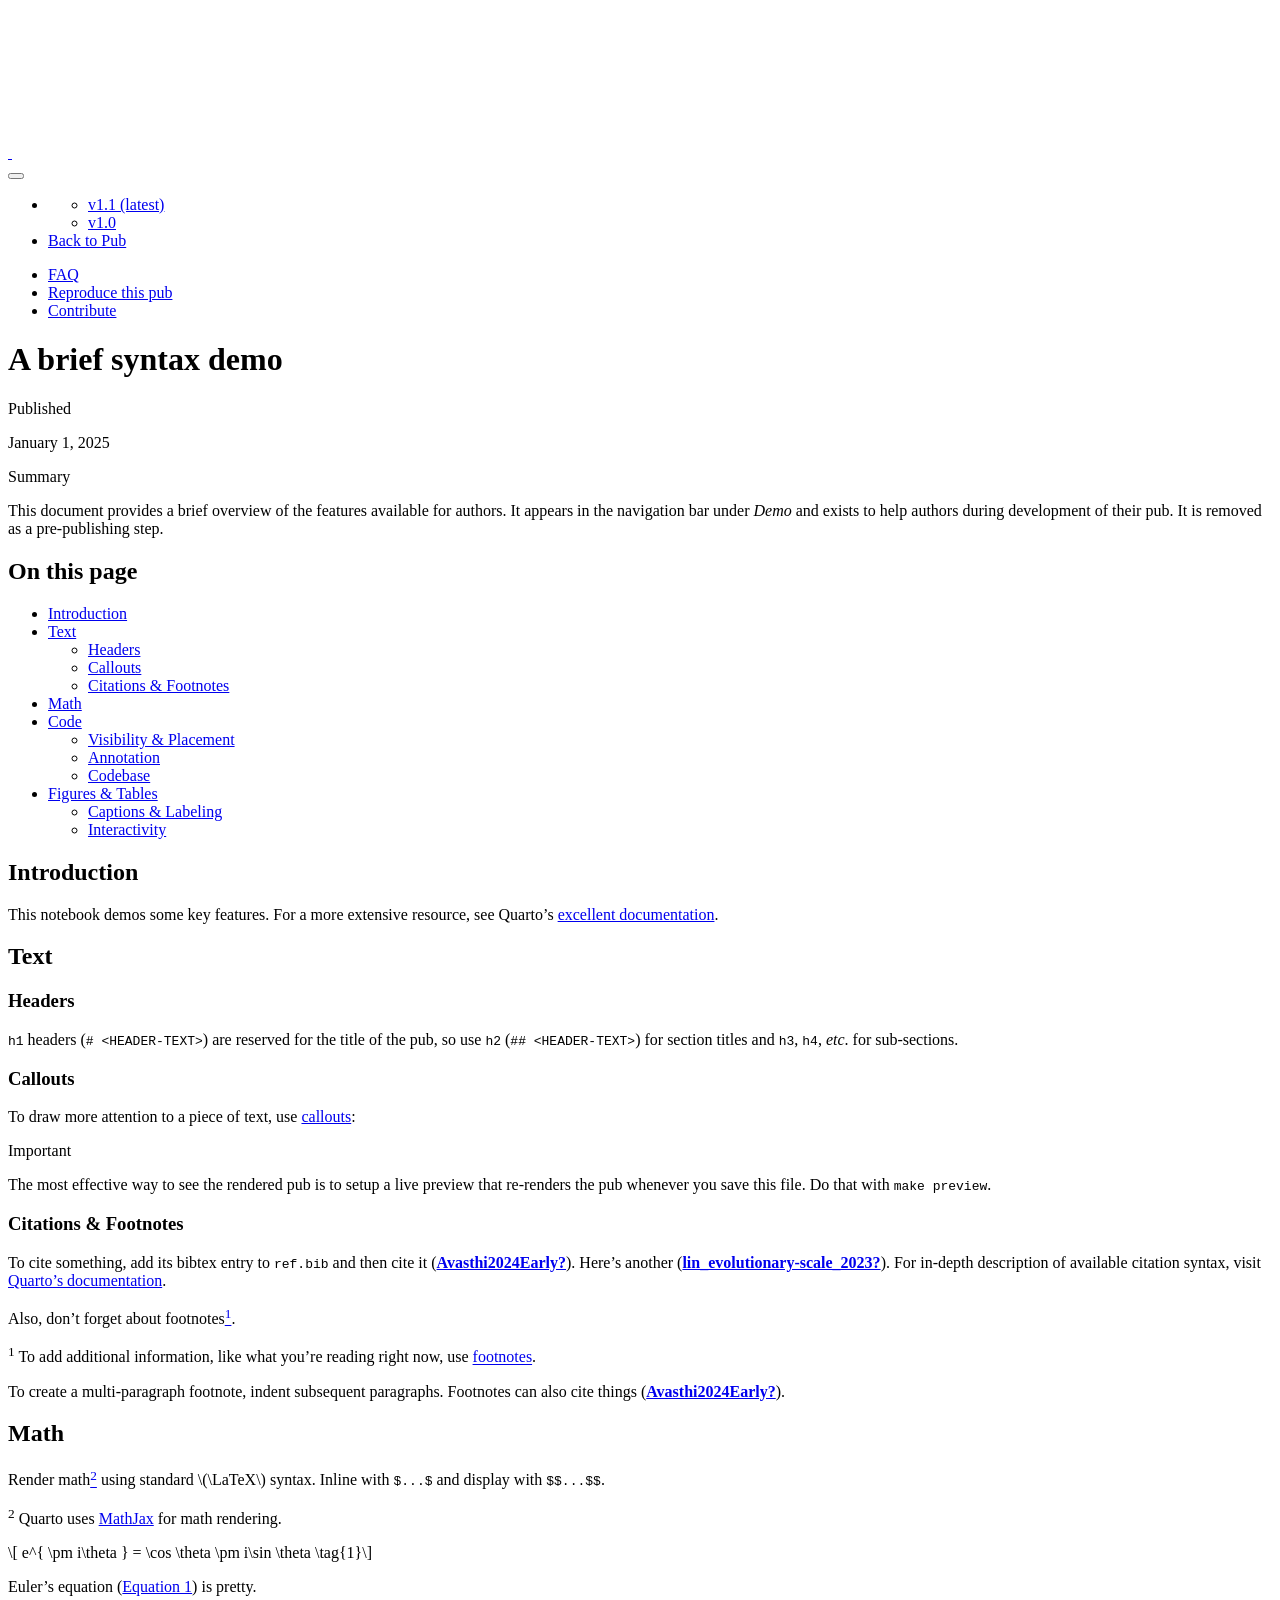
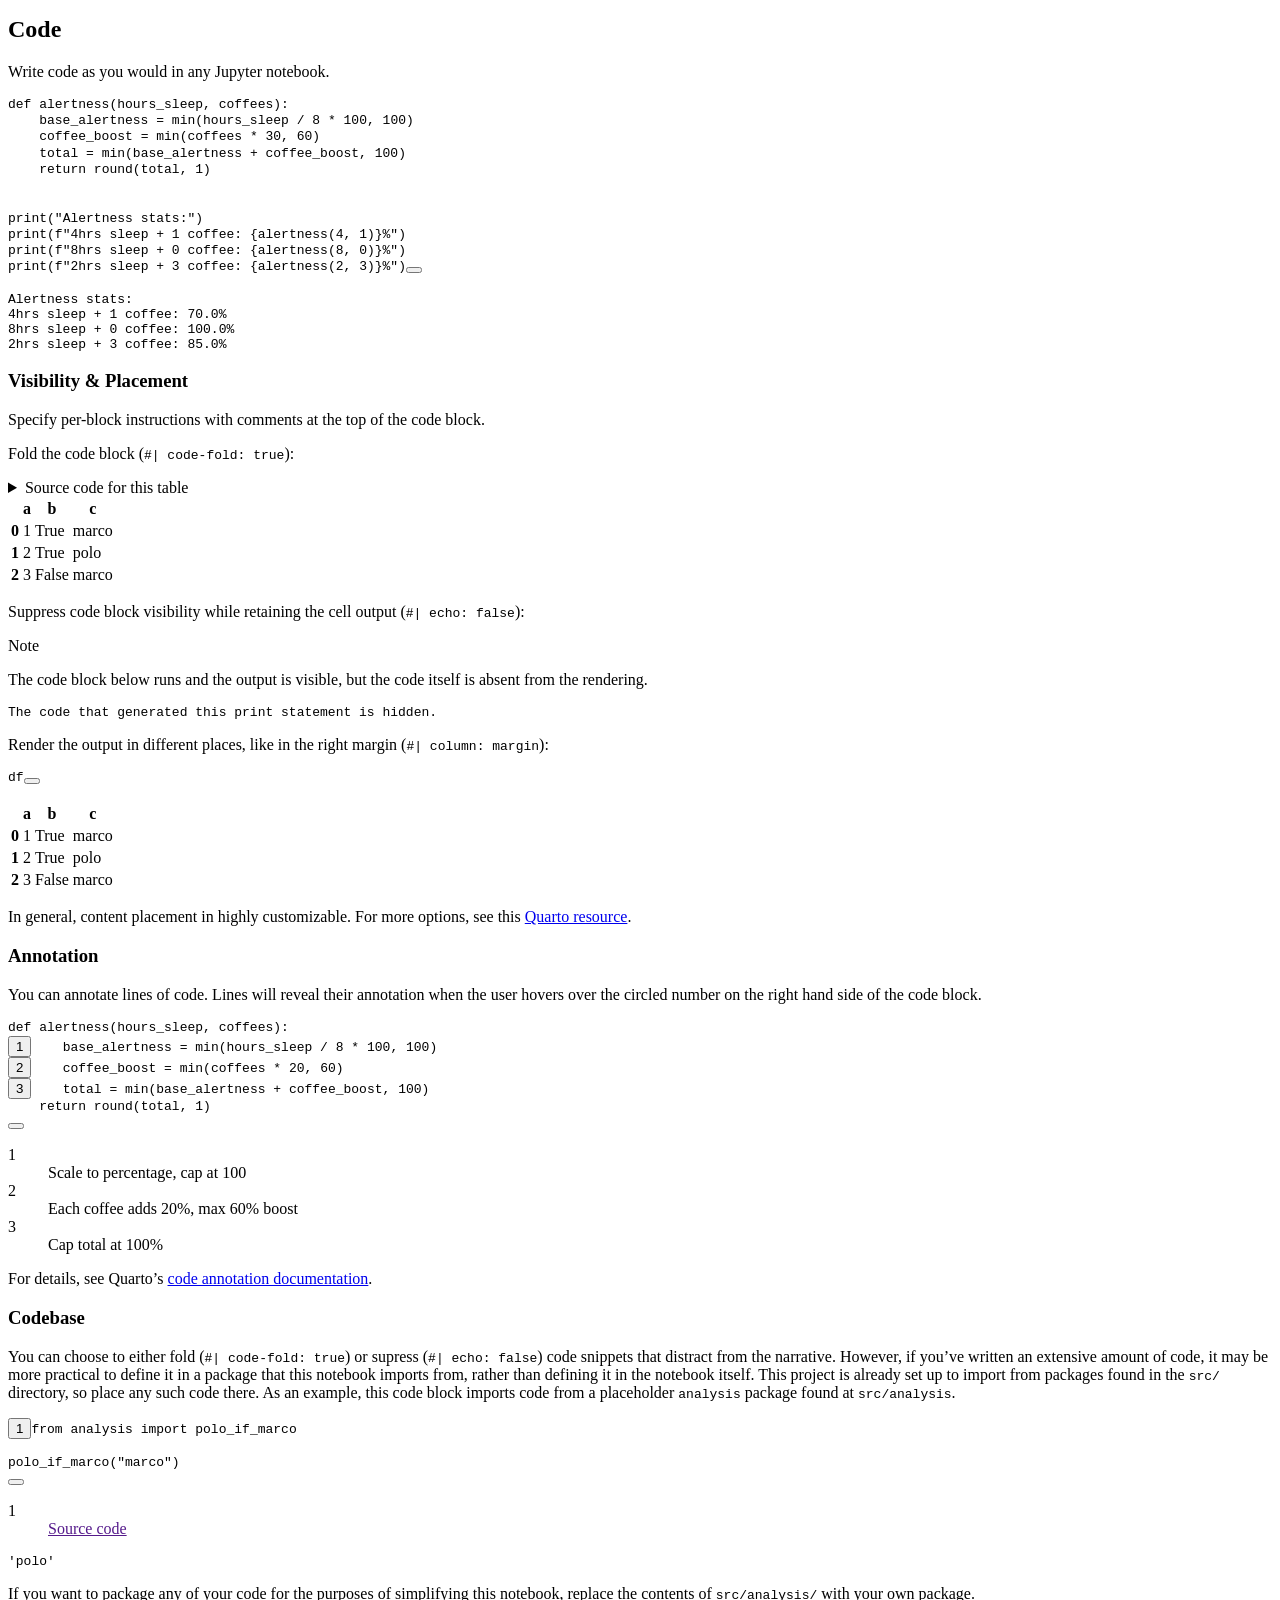
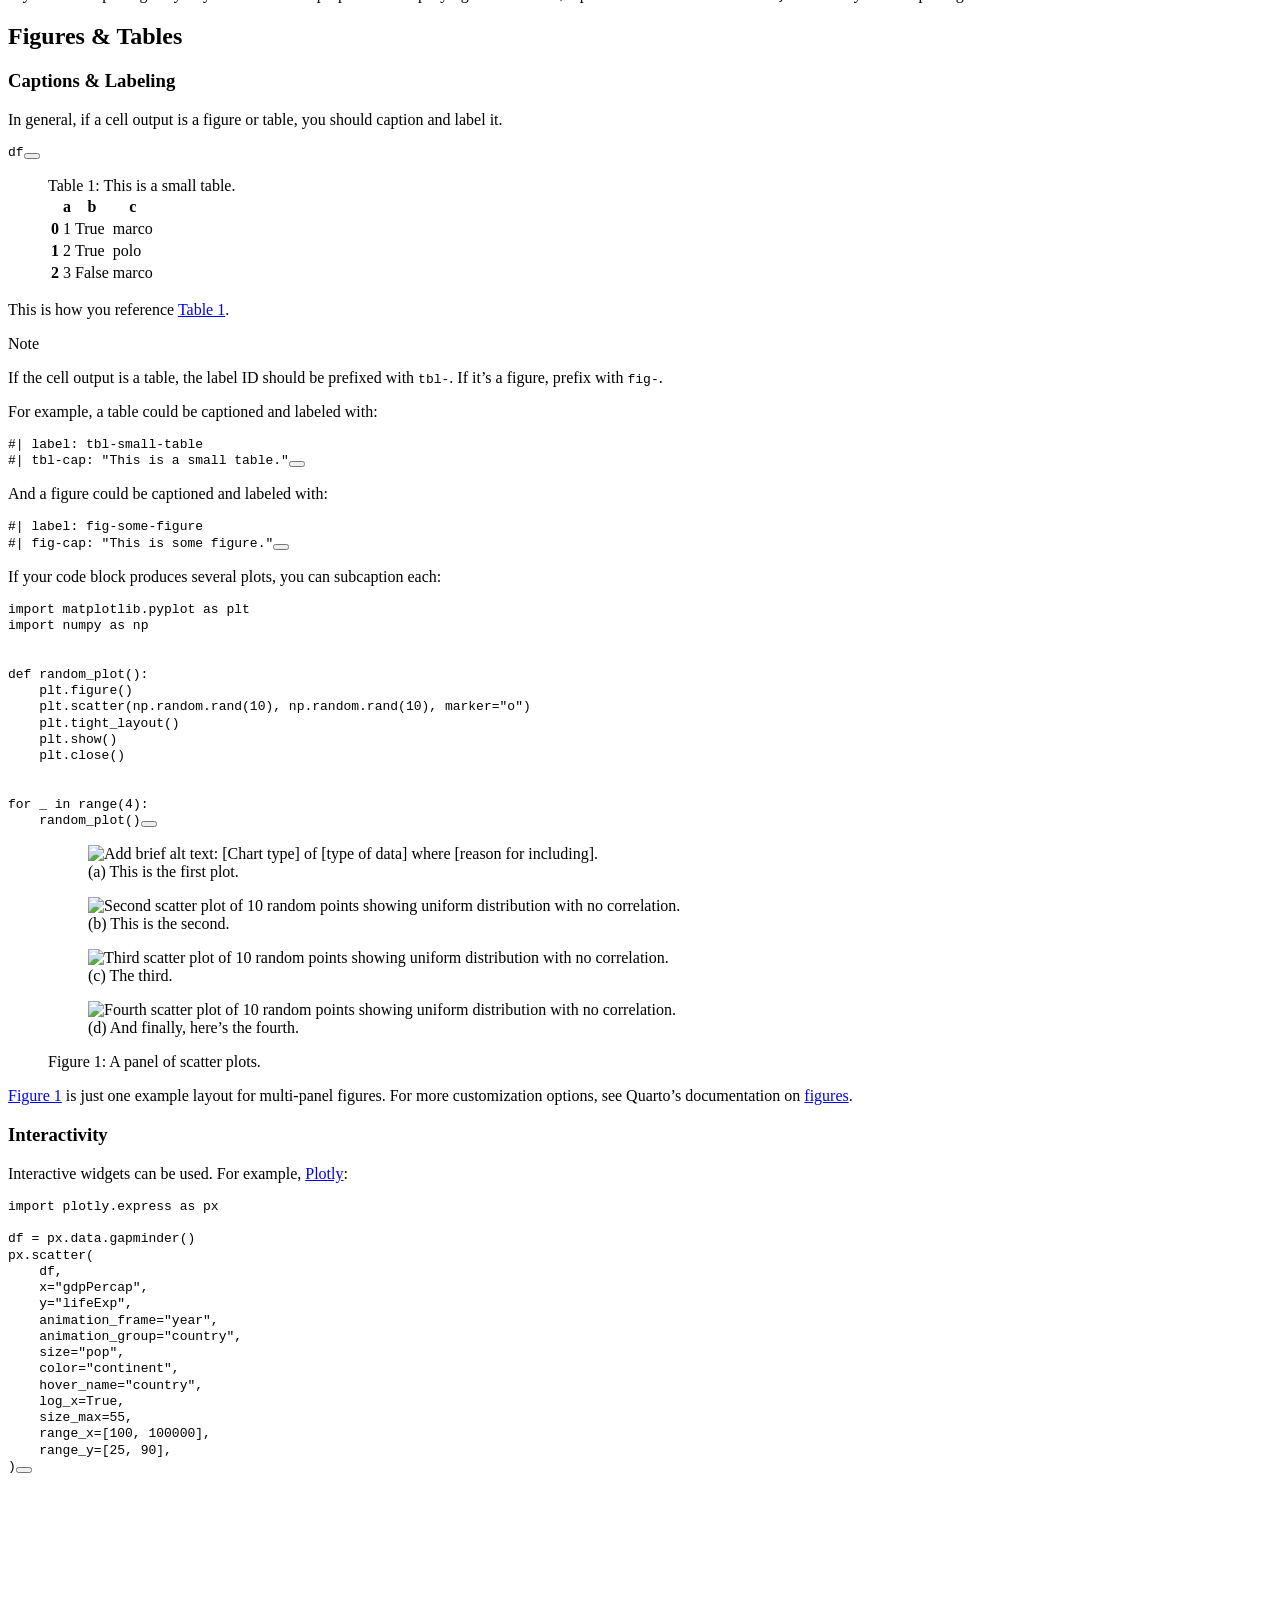
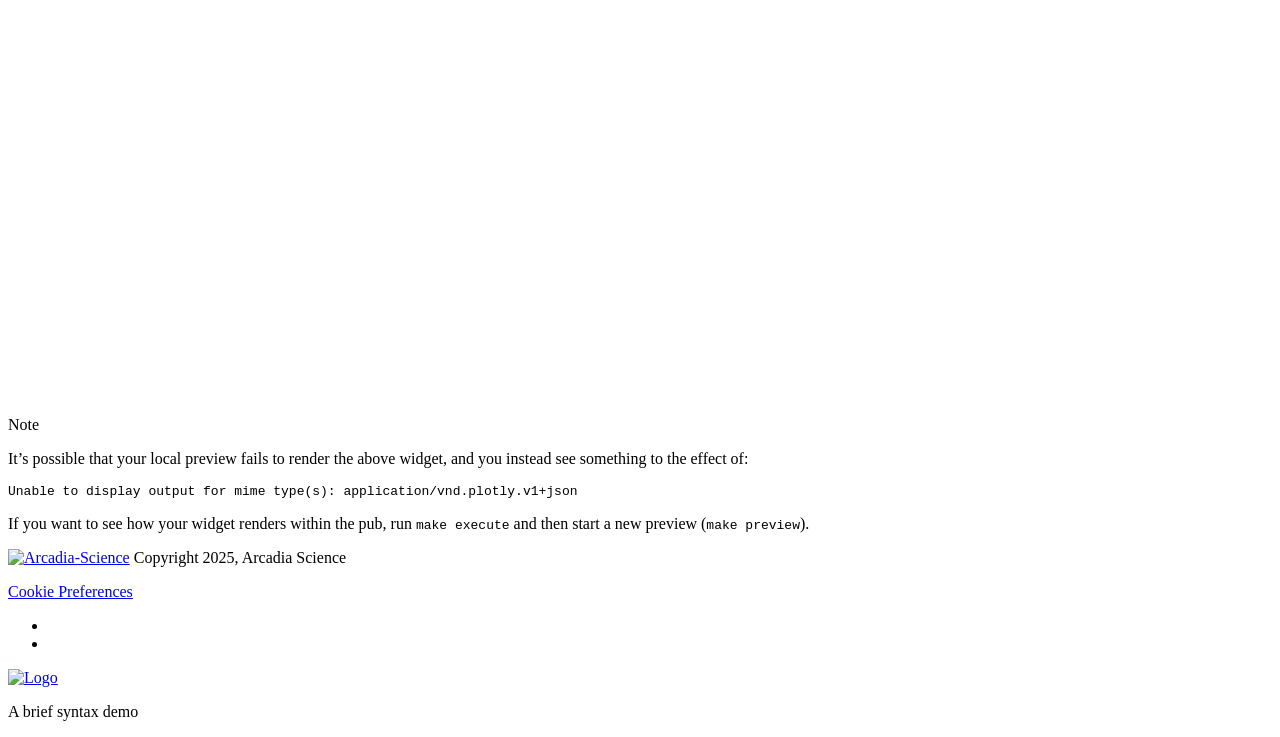
==== examples/demo.html @ 4ac1d397 "Built site for gh-pages" ====
<!DOCTYPE html>
<html xmlns="http://www.w3.org/1999/xhtml" lang="en" xml:lang="en"><head>

<meta charset="utf-8">
<meta name="generator" content="quarto-1.6.42">

<meta name="viewport" content="width=device-width, initial-scale=1.0, user-scalable=yes">

<meta name="dcterms.date" content="2025-01-01">

<title>A brief syntax demo</title>
<style>
code{white-space: pre-wrap;}
span.smallcaps{font-variant: small-caps;}
div.columns{display: flex; gap: min(4vw, 1.5em);}
div.column{flex: auto; overflow-x: auto;}
div.hanging-indent{margin-left: 1.5em; text-indent: -1.5em;}
ul.task-list{list-style: none;}
ul.task-list li input[type="checkbox"] {
  width: 0.8em;
  margin: 0 0.8em 0.2em -1em; /* quarto-specific, see https://github.com/quarto-dev/quarto-cli/issues/4556 */ 
  vertical-align: middle;
}
/* CSS for syntax highlighting */
pre > code.sourceCode { white-space: pre; position: relative; }
pre > code.sourceCode > span { line-height: 1.25; }
pre > code.sourceCode > span:empty { height: 1.2em; }
.sourceCode { overflow: visible; }
code.sourceCode > span { color: inherit; text-decoration: inherit; }
div.sourceCode { margin: 1em 0; }
pre.sourceCode { margin: 0; }
@media screen {
div.sourceCode { overflow: auto; }
}
@media print {
pre > code.sourceCode { white-space: pre-wrap; }
pre > code.sourceCode > span { display: inline-block; text-indent: -5em; padding-left: 5em; }
}
pre.numberSource code
  { counter-reset: source-line 0; }
pre.numberSource code > span
  { position: relative; left: -4em; counter-increment: source-line; }
pre.numberSource code > span > a:first-child::before
  { content: counter(source-line);
    position: relative; left: -1em; text-align: right; vertical-align: baseline;
    border: none; display: inline-block;
    -webkit-touch-callout: none; -webkit-user-select: none;
    -khtml-user-select: none; -moz-user-select: none;
    -ms-user-select: none; user-select: none;
    padding: 0 4px; width: 4em;
  }
pre.numberSource { margin-left: 3em;  padding-left: 4px; }
div.sourceCode
  {   }
@media screen {
pre > code.sourceCode > span > a:first-child::before { text-decoration: underline; }
}
</style>


<script src="https://cdnjs.cloudflare.com/ajax/libs/jquery/3.5.1/jquery.min.js" integrity="sha512-bLT0Qm9VnAYZDflyKcBaQ2gg0hSYNQrJ8RilYldYQ1FxQYoCLtUjuuRuZo+fjqhx/qtq/1itJ0C2ejDxltZVFg==" crossorigin="anonymous"></script><script src="../site_libs/quarto-nav/quarto-nav.js"></script>
<script src="../site_libs/quarto-nav/headroom.min.js"></script>
<script src="../site_libs/clipboard/clipboard.min.js"></script>
<script src="../site_libs/quarto-search/autocomplete.umd.js"></script>
<script src="../site_libs/quarto-search/fuse.min.js"></script>
<script src="../site_libs/quarto-search/quarto-search.js"></script>
<meta name="quarto:offset" content="../">
<link href="../assets/logo_white.png" rel="icon" type="image/png">
<script src="../site_libs/cookie-consent/cookie-consent.js"></script>
<link href="../site_libs/cookie-consent/cookie-consent.css" rel="stylesheet">
<script src="../site_libs/quarto-html/quarto.js"></script>
<script src="../site_libs/quarto-html/popper.min.js"></script>
<script src="../site_libs/quarto-html/tippy.umd.min.js"></script>
<script src="../site_libs/quarto-html/anchor.min.js"></script>
<link href="../site_libs/quarto-html/tippy.css" rel="stylesheet">
<link href="../site_libs/quarto-html/quarto-syntax-highlighting-2f5df379a58b258e96c21c0638c20c03.css" rel="stylesheet" id="quarto-text-highlighting-styles">
<script src="../site_libs/bootstrap/bootstrap.min.js"></script>
<link href="../site_libs/bootstrap/bootstrap-icons.css" rel="stylesheet">
<link href="../site_libs/bootstrap/bootstrap-0220e4cacb8ef68a5d3f6f930f88f384.min.css" rel="stylesheet" append-hash="true" id="quarto-bootstrap" data-mode="light">
<script src="../site_libs/quarto-contrib/iconify-2.1.0/iconify-icon.min.js"></script>
<script id="quarto-search-options" type="application/json">{
  "location": "navbar",
  "copy-button": false,
  "collapse-after": 3,
  "panel-placement": "end",
  "type": "overlay",
  "limit": 50,
  "keyboard-shortcut": [
    "f",
    "/",
    "s"
  ],
  "show-item-context": false,
  "language": {
    "search-no-results-text": "No results",
    "search-matching-documents-text": "matching documents",
    "search-copy-link-title": "Copy link to search",
    "search-hide-matches-text": "Hide additional matches",
    "search-more-match-text": "more match in this document",
    "search-more-matches-text": "more matches in this document",
    "search-clear-button-title": "Clear",
    "search-text-placeholder": "",
    "search-detached-cancel-button-title": "Cancel",
    "search-submit-button-title": "Submit",
    "search-label": "Search"
  }
}</script>
<script async="" src="https://www.googletagmanager.com/gtag/js?id=G-G0FG8RPQPH"></script>

<script type="text/plain" cookie-consent="tracking">

window.dataLayer = window.dataLayer || [];
function gtag(){dataLayer.push(arguments);}
gtag('js', new Date());
gtag('config', 'G-G0FG8RPQPH', { 'anonymize_ip': true});
</script>

<script type="text/javascript" charset="UTF-8">
document.addEventListener('DOMContentLoaded', function () {
cookieconsent.run({
  "notice_banner_type":"simple",
  "consent_type":"implied",
  "palette":"light",
  "language":"en",
  "page_load_consent_levels":["strictly-necessary","functionality","tracking","targeting"],
  "notice_banner_reject_button_hide":false,
  "preferences_center_close_button_hide":false,
  "website_name":""
  ,
"language":"en"
  });
});
</script> 
  
<script src="https://cdnjs.cloudflare.com/ajax/libs/require.js/2.3.6/require.min.js" integrity="sha512-c3Nl8+7g4LMSTdrm621y7kf9v3SDPnhxLNhcjFJbKECVnmZHTdo+IRO05sNLTH/D3vA6u1X32ehoLC7WFVdheg==" crossorigin="anonymous"></script>

<script type="application/javascript">define('jquery', [],function() {return window.jQuery;})</script>
<script type="text/javascript">
window.PlotlyConfig = {MathJaxConfig: 'local'};
if (window.MathJax && window.MathJax.Hub && window.MathJax.Hub.Config) {window.MathJax.Hub.Config({SVG: {font: "STIX-Web"}});}
if (typeof require !== 'undefined') {
require.undef("plotly");
requirejs.config({
    paths: {
        'plotly': ['https://cdn.plot.ly/plotly-2.35.2.min']
    }
});
require(['plotly'], function(Plotly) {
    window._Plotly = Plotly;
});
}
</script>

<!-- logo-animation.html -->
<script>
  document.addEventListener("DOMContentLoaded", function () {
    const brandLink = document.querySelector(".navbar-brand");
    const logoImg = brandLink.querySelector("img.navbar-logo");
    const video = document.createElement("video");
    video.classList.add("navbar-logo", "video-logo");
    video.autoplay = true;
    video.muted = true;
    video.playsInline = true;
    video.loop = false;
    video.playbackRate = 1.0;

    // Get base URL from an existing resource we know works
    const baseUrl = logoImg.src.substring(0, logoImg.src.lastIndexOf('/assets/'));

    const source = document.createElement("source");
    source.src = baseUrl + "/assets/logo_movie.mp4";
    source.type = "video/mp4";
    video.appendChild(source);

    // Function to handle video playback
    function handleVideoPlayback() {
      if (video.ended || video.paused) {
        video.currentTime = 0;
        video.playbackRate = 3.0;
        video.play().catch(e => console.log("Playback failed:", e));
      }
    }

    // Add hover event listener
    brandLink.addEventListener("mouseenter", handleVideoPlayback);

    // Handle visibility changes
    document.addEventListener("visibilitychange", function () {
      if (document.visibilityState === "visible") {
        handleVideoPlayback();
      }
    });

    // Handle page show (useful for mobile back button / screen unlock)
    window.addEventListener("pageshow", function (event) {
      if (event.persisted) {
        handleVideoPlayback();
      }
    });

    video.addEventListener("error", function () {
      console.error("Video playback error");
      logoImg.style.visibility = "visible";
      video.remove();
    });

    brandLink.appendChild(video);
  });
</script>
<template id="authors-template">
  <div class="authors-section">
    <button class="authors-toggle">
      <span class="authors-toggle-text">Show authors</span>
      <i class="bi bi-chevron-down authors-toggle-icon"></i>
    </button>
    <div class="authors-content quarto-title-meta-contents">
      <span class="author-order-indicator">(sorted A-Z)</span>
    </div>
  </div>
</template>

<script src="https://cdnjs.cloudflare.com/ajax/libs/require.js/2.3.6/require.min.js"></script>
<script>
  initAuthorReveal();

  function initAuthorReveal() {
    require.config({
      paths: {
        'js-yaml': 'https://cdnjs.cloudflare.com/ajax/libs/js-yaml/4.1.0/js-yaml.min'
      }
    });

    require(['js-yaml'], function (jsyaml) {
      // Function to get last name from full name
      function getLastName(fullName) {
        const nameParts = fullName.trim().split(' ');
        return nameParts[nameParts.length - 1];
      }

      // Function to load the YAML file
      async function loadAuthorData() {
        try {
          // Get base URL from an existing resource we know works (navbar logo)
          const navbarLogo = document.querySelector('.navbar-logo');
          let baseUrl = '';

          if (navbarLogo && navbarLogo.src) {
            baseUrl = navbarLogo.src.substring(0, navbarLogo.src.lastIndexOf('/assets/'));
          }

          // Use the baseUrl to construct the path to authors.yml
          const authorYamlPath = baseUrl + '/authors.yml';

          const response = await fetch(authorYamlPath);
          if (!response.ok) {
            throw new Error(`HTTP error! status: ${response.status}`);
          }

          const yamlText = await response.text();
          window.authorData = jsyaml.load(yamlText);
          initializeAuthors();
        } catch (error) {
          console.error('Error loading author data:', error);
        }
      }

      function initializeAuthors() {
        // Find the quarto-title-meta div
        const titleMeta = document.querySelector('.quarto-title-meta');
        if (!titleMeta) {
          return;
        }

        // Get template content
        const template = document.getElementById('authors-template');
        if (!template) {
          return;
        }
        const authorsSection = template.content.cloneNode(true);

        // Get the authors content div from the cloned template
        const authorsContent = authorsSection.querySelector('.authors-content');

        // Update sort to use last name
        const sortedAuthors = [...authorData.authors].sort((a, b) => {
          const lastNameA = getLastName(a.name);
          const lastNameB = getLastName(b.name);
          return lastNameA.localeCompare(lastNameB);
        });

        // Process authors from the data
        sortedAuthors.forEach(author => {
          const authorP = document.createElement('p');

          // Create name span
          const nameSpan = document.createElement('span');
          nameSpan.className = 'author-name';
          nameSpan.textContent = author.name;
          authorP.appendChild(nameSpan);

          // Add ORCID if present
          if (author.orcid) {
            const orcidLink = document.createElement('a');
            orcidLink.href = `https://orcid.org/${author.orcid}`;
            orcidLink.className = 'quarto-title-author-orcid';

            const orcidImage = document.createElement('img');
            orcidImage.src = '[data-uri]';
            orcidLink.appendChild(orcidImage);

            authorP.appendChild(orcidLink);
          }

          // Add to authors content
          authorsContent.appendChild(authorP);

          // Add tippy tooltip with roles if present
          if (author.roles) {
            const tooltipContent = `Roles: ${author.roles.map(r => r.charAt(0).toUpperCase() + r.slice(1)).join(', ')}`;
            tippy(nameSpan, {
              content: tooltipContent,
              allowHTML: true,
              placement: 'bottom',
              arrow: true,
              theme: 'custom'
            });
          }
        });

        // Create container and insert at the beginning of title meta
        const containerDiv = document.createElement('div');
        titleMeta.insertBefore(containerDiv, titleMeta.firstChild);
        containerDiv.appendChild(authorsSection);

        // Add toggle functionality
        const toggle = document.querySelector('.authors-toggle');
        const content = document.querySelector('.authors-content');

        if (!toggle || !content) {
          return;
        }

        toggle.addEventListener('click', () => {
          const isExpanded = toggle.getAttribute('aria-expanded') === 'true';
          toggle.setAttribute('aria-expanded', !isExpanded);
          content.classList.toggle('is-visible');
        });

        // Initialize ARIA attributes
        toggle.setAttribute('aria-expanded', 'false');
        toggle.setAttribute('aria-controls', 'authors-content');
        content.setAttribute('id', 'authors-content');
      }

      // Start loading when DOM is ready
      if (document.readyState === 'loading') {
        document.addEventListener('DOMContentLoaded', loadAuthorData);
      } else {
        loadAuthorData();
      }
    });
  }
</script>
<template id="mini-title-template">
  <div class="mini-title page-columns page-full">
    <div class="mini-title-content">
      <div class="mini-title-logo-wrapper">
        <a href="https://research.arcadiascience.com/">
          <img class="logo-white" src="" alt="Logo">
        </a>
      </div>
      <p></p>
      <div id="mini-version-control"></div>
    </div>
  </div>
</template>

<script>
  document.addEventListener('DOMContentLoaded', function () {
    // Get required elements
    const template = document.getElementById('mini-title-template');
    const titleBanner = document.querySelector('.quarto-title-banner');
    const abstract = document.querySelector('.abstract');
    const navbar = document.querySelector('#quarto-header');
    let prevRatio = {appear: 1, disappear: 1};

    // Get base URL from an existing resource we know works (navbar logo)
    const navbarLogo = document.querySelector('.navbar-logo');
    if (navbarLogo) {
      const baseUrl = navbarLogo.src.substring(0, navbarLogo.src.lastIndexOf('/assets/'));
      const logoPath = baseUrl + '/assets/logo_white.png';
      template.content.querySelector('.logo-white').src = logoPath;
    }

    if (template && titleBanner && abstract && navbar) {
      // Add the mini title to the document body
      const miniTitleContent = document.importNode(template.content, true);
      document.body.appendChild(miniTitleContent);

      // Get and set the title text from h1.title
      const titleElement = document.querySelector('h1.title');
      const miniTitleP = document.querySelector('.mini-title-content p');
      if (titleElement && miniTitleP) {
        const titleText = titleElement.childNodes[0].textContent.trim();
        miniTitleP.textContent = titleText;

        // Only clone and add version control if title is not the demo title
        if (titleText !== 'A brief syntax demo') {
          // Clone version control dropdown if it exists
          const originalDropdown = document.querySelector('.navbar-nav .nav-item.dropdown:has(iconify-icon[icon="qlementine-icons:version-control-16"])');
          if (originalDropdown) {
            const clonedDropdown = originalDropdown.cloneNode(true);
            // Remove menu-text class but keep contents
            const menuTextSpan = clonedDropdown.querySelector('.menu-text');
            if (menuTextSpan) {
              menuTextSpan.classList.remove('menu-text');
            }
            // Add to mini version control container
            const versionContainer = document.querySelector('#mini-version-control');
            versionContainer.appendChild(clonedDropdown);
            // Initialize Bootstrap dropdown
            if (typeof bootstrap !== 'undefined') {
              const dropdownElement = clonedDropdown.querySelector('.dropdown-toggle');
              if (dropdownElement) {
                new bootstrap.Dropdown(dropdownElement);
              }
            }
          }
        }
      }

      const stickyMiniTitle = document.querySelector('.mini-title');

      // Navbar state management
      function updateNavbarState() {
        const isNavbarPinned = navbar.classList.contains('headroom--pinned');
        const isNavbarTop = !navbar.classList.contains('headroom--not-top');

        if (isNavbarPinned || isNavbarTop) {
          document.body.classList.add('navbar-visible');
        } else {
          document.body.classList.remove('navbar-visible');
        }
      }

      // Observe navbar class changes
      const navbarObserver = new MutationObserver(updateNavbarState);
      navbarObserver.observe(navbar, {
        attributes: true,
        attributeFilter: ['class']
      });
      updateNavbarState(); // Initial state

      // Mini title visibility functions
      function toggleMiniTitle(show) {
        document.body.classList.toggle('mini-title-visible', show);
        stickyMiniTitle.classList.toggle('visible', show);
      }

      // Create intersection observer with configurable options
      function createIntersectionObserver(type, rootMargin) {
        return new IntersectionObserver((entries) => {
          entries.forEach(entry => {
            const currentRatio = entry.intersectionRatio;

            if (prevRatio[type] === 0 && currentRatio > 0) {
              toggleMiniTitle(false);
            } else if (prevRatio[type] > 0 && currentRatio === 0) {
              toggleMiniTitle(true);
            }

            prevRatio[type] = currentRatio;
          });
        }, {
          threshold: [0, 0.1],
          rootMargin
        });
      }

      // Create observers with different root margins
      const appearObserver = createIntersectionObserver('appear', '-48px');
      const disappearObserver = createIntersectionObserver('disappear', '48px');

      // Start observing title banner with both observers
      appearObserver.observe(titleBanner);
      disappearObserver.observe(titleBanner);

      // Cleanup
      window.addEventListener('beforeunload', () => {
        navbarObserver.disconnect();
        appearObserver.disconnect();
        disappearObserver.disconnect();
      });
    }
  });
</script>
<!-- version-in-title.html -->
<meta property="og:title" content="A brief syntax demo">
<meta property="og:description" content="">
<meta property="og:image" content="https://Arcadia-Science.github.io/2025-raman-spectrometer-comparison/examples/demo_files/figure-html/fig-random-scatter-plots-output-1.png">
<meta property="og:image:alt" content="Add brief alt text: [Chart type] of [type of data] where [reason for including].">
<meta property="og:image:height" content="938">
<meta property="og:image:width" content="1324">
<meta name="twitter:title" content="A brief syntax demo">
<meta name="twitter:description" content="">
<meta name="twitter:image" content="https://Arcadia-Science.github.io/2025-raman-spectrometer-comparison/examples/demo_files/figure-html/fig-random-scatter-plots-output-1.png">
<meta name="twitter:image:alt" content="Add brief alt text: [Chart type] of [type of data] where [reason for including].">
<meta name="twitter:image-height" content="938">
<meta name="twitter:image-width" content="1324">
<meta name="twitter:card" content="summary_large_image">
</head><body class="nav-fixed"><div id="title-version-control"></div>
<script>
  document.addEventListener('DOMContentLoaded', function () {
    // Find the original version control dropdown
    const originalDropdown = document.querySelector('.navbar-nav .nav-item.dropdown:has(iconify-icon[icon="qlementine-icons:version-control-16"])');
    if (originalDropdown && document.querySelector('.quarto-title')) {
      // Clone the dropdown structure
      const clonedDropdown = originalDropdown.cloneNode(true);
      // Update classes
      clonedDropdown.className = 'title-version-menu dropdown';
      // Remove the menu-text class but keep the span and its contents
      const menuTextSpan = clonedDropdown.querySelector('.menu-text');
      if (menuTextSpan) {
        menuTextSpan.classList.remove('menu-text');
      }
      // Find the title element
      const titleElement = document.querySelector('.quarto-title .title');
      if (titleElement) {
        // Add the version control to the container
        const versionContainer = document.getElementById('title-version-control');
        versionContainer.appendChild(clonedDropdown);
        titleElement.appendChild(versionContainer);

        // Check if this is the author guide and hide if it is
        if (titleElement.childNodes[0].textContent.trim() === 'A brief syntax demo') {
          versionContainer.style.display = 'none';
          versionContainer.style.visibility = 'hidden';
          versionContainer.style.pointerEvents = 'none';
        }

        // Ensure Bootstrap dropdown functionality works on the clone
        if (typeof bootstrap !== 'undefined') {
          const dropdownElement = clonedDropdown.querySelector('.dropdown-toggle');
          if (dropdownElement) {
            new bootstrap.Dropdown(dropdownElement);
          }
        }
      }
    }
  });
</script>

  <script src="https://cdnjs.cloudflare.com/polyfill/v3/polyfill.min.js?features=es6"></script>
  <script src="https://cdn.jsdelivr.net/npm/mathjax@3/es5/tex-chtml-full.js" type="text/javascript"></script>

<script type="text/javascript">
const typesetMath = (el) => {
  if (window.MathJax) {
    // MathJax Typeset
    window.MathJax.typeset([el]);
  } else if (window.katex) {
    // KaTeX Render
    var mathElements = el.getElementsByClassName("math");
    var macros = [];
    for (var i = 0; i < mathElements.length; i++) {
      var texText = mathElements[i].firstChild;
      if (mathElements[i].tagName == "SPAN") {
        window.katex.render(texText.data, mathElements[i], {
          displayMode: mathElements[i].classList.contains('display'),
          throwOnError: false,
          macros: macros,
          fleqn: false
        });
      }
    }
  }
}
window.Quarto = {
  typesetMath
};
</script>

<link rel="stylesheet" href="../assets/css/main.css">




<div id="quarto-search-results"></div>
  <header id="quarto-header" class="headroom fixed-top quarto-banner">
    <nav class="navbar navbar-expand-xl " data-bs-theme="dark">
      <div class="navbar-container container-fluid">
      <div class="navbar-brand-container mx-auto">
    <a href="https://research.arcadiascience.com/" class="navbar-brand navbar-brand-logo">
    <img src="../assets/logo_text.png" alt="" class="navbar-logo">
    </a>
  </div>
            <div id="quarto-search" class="" title="Search"></div>
          <button class="navbar-toggler" type="button" data-bs-toggle="collapse" data-bs-target="#navbarCollapse" aria-controls="navbarCollapse" role="menu" aria-expanded="false" aria-label="Toggle navigation" onclick="if (window.quartoToggleHeadroom) { window.quartoToggleHeadroom(); }">
  <span class="navbar-toggler-icon"></span>
</button>
          <div class="collapse navbar-collapse" id="navbarCollapse">
            <ul class="navbar-nav navbar-nav-scroll me-auto">
  <li class="nav-item dropdown ">
    <a class="nav-link dropdown-toggle" href="#" id="nav-menu-iconify-qlementine-iconsversion-control-16-" role="link" data-bs-toggle="dropdown" aria-expanded="false">
 <span class="menu-text"><iconify-icon role="img" inline="" icon="qlementine-icons:version-control-16" aria-label="Icon version-control-16 from qlementine-icons Iconify.design set." title="Icon version-control-16 from qlementine-icons Iconify.design set."></iconify-icon></span>
    </a>
    <ul class="dropdown-menu" aria-labelledby="nav-menu-iconify-qlementine-iconsversion-control-16-">    
        <li>
    <a class="dropdown-item" href="../index.html">
 <span class="dropdown-text">v1.1 (latest)</span></a>
  </li>  
        <li>
    <a class="dropdown-item" href="../index_v1.0.html">
 <span class="dropdown-text">v1.0</span></a>
  </li>  
    </ul>
  </li>
  <li class="nav-item">
    <a class="nav-link" href="../index.html"> 
<span class="menu-text"><iconify-icon role="img" inline="" icon="nrk:back" aria-label="Icon back from nrk Iconify.design set." title="Icon back from nrk Iconify.design set."></iconify-icon> Back to Pub</span></a>
  </li>  
</ul>
            <ul class="navbar-nav navbar-nav-scroll ms-auto">
  <li class="nav-item">
    <a class="nav-link" href="../pages/FAQ.html"> 
<span class="menu-text">FAQ</span></a>
  </li>  
  <li class="nav-item">
    <a class="nav-link" href="../pages/SETUP.html"> 
<span class="menu-text">Reproduce this pub</span></a>
  </li>  
  <li class="nav-item">
    <a class="nav-link" href="../pages/CONTRIBUTING.html"> 
<span class="menu-text">Contribute</span></a>
  </li>  
</ul>
          </div> <!-- /navcollapse -->
            <div class="quarto-navbar-tools">
    <a href="https://twitter.com/arcadiascience" title="" class="quarto-navigation-tool px-1" aria-label=""><i class="bi bi-twitter-x"></i></a>
    <a href="https://github.com/Arcadia-Science/2025-raman-spectrometer-comparison" title="" class="quarto-navigation-tool px-1" aria-label=""><i class="bi bi-github"></i></a>
</div>
      </div> <!-- /container-fluid -->
    </nav>
</header>
<!-- content -->
<header id="title-block-header" class="quarto-title-block default page-columns page-full">
  <div class="quarto-title-banner page-columns page-full">
    <div class="quarto-title column-body">
      <h1 class="title">A brief syntax demo</h1>
                      </div>
  </div>
    
  
  <div class="quarto-title-meta">

      
      <div>
      <div class="quarto-title-meta-heading">Published</div>
      <div class="quarto-title-meta-contents">
        <p class="date">January 1, 2025</p>
      </div>
    </div>
    
      
    </div>
    
  <div>
    <div class="abstract">
      <div class="block-title">Summary</div>
      <p>This document provides a brief overview of the features available for authors. It appears in the navigation bar under <em>Demo</em> and exists to help authors during development of their pub. It is removed as a pre-publishing step.</p>
    </div>
  </div>
  
  </header><div id="quarto-content" class="quarto-container page-columns page-rows-contents page-layout-article page-navbar">
<!-- sidebar -->
<!-- margin-sidebar -->
    <div id="quarto-margin-sidebar" class="sidebar margin-sidebar">
        <nav id="TOC" role="doc-toc" class="toc-active" data-toc-expanded="2">
    <h2 id="toc-title">On this page</h2>
   
  <ul>
  <li><a href="#introduction" id="toc-introduction" class="nav-link active" data-scroll-target="#introduction">Introduction</a></li>
  <li><a href="#text" id="toc-text" class="nav-link" data-scroll-target="#text">Text</a>
  <ul class="collapse">
  <li><a href="#headers" id="toc-headers" class="nav-link" data-scroll-target="#headers">Headers</a></li>
  <li><a href="#callouts" id="toc-callouts" class="nav-link" data-scroll-target="#callouts">Callouts</a></li>
  <li><a href="#citations-footnotes" id="toc-citations-footnotes" class="nav-link" data-scroll-target="#citations-footnotes">Citations &amp; Footnotes</a></li>
  </ul></li>
  <li><a href="#math" id="toc-math" class="nav-link" data-scroll-target="#math">Math</a></li>
  <li><a href="#code" id="toc-code" class="nav-link" data-scroll-target="#code">Code</a>
  <ul class="collapse">
  <li><a href="#visibility-placement" id="toc-visibility-placement" class="nav-link" data-scroll-target="#visibility-placement">Visibility &amp; Placement</a></li>
  <li><a href="#annotation" id="toc-annotation" class="nav-link" data-scroll-target="#annotation">Annotation</a></li>
  <li><a href="#codebase" id="toc-codebase" class="nav-link" data-scroll-target="#codebase">Codebase</a></li>
  </ul></li>
  <li><a href="#figures-tables" id="toc-figures-tables" class="nav-link" data-scroll-target="#figures-tables">Figures &amp; Tables</a>
  <ul class="collapse">
  <li><a href="#captions-labeling" id="toc-captions-labeling" class="nav-link" data-scroll-target="#captions-labeling">Captions &amp; Labeling</a></li>
  <li><a href="#interactivity" id="toc-interactivity" class="nav-link" data-scroll-target="#interactivity">Interactivity</a></li>
  </ul></li>
  </ul>
</nav>
    </div>
<!-- main -->
<main class="content quarto-banner-title-block page-columns page-full" id="quarto-document-content">





<section id="introduction" class="level2">
<h2 class="anchored" data-anchor-id="introduction">Introduction</h2>
<p>This notebook demos some key features. For a more extensive resource, see Quarto’s <a href="https://quarto.org/docs/guide/">excellent documentation</a>.</p>
</section>
<section id="text" class="level2 page-columns page-full">
<h2 class="anchored" data-anchor-id="text">Text</h2>
<section id="headers" class="level3">
<h3 class="anchored" data-anchor-id="headers">Headers</h3>
<p><code>h1</code> headers (<code># &lt;HEADER-TEXT&gt;</code>) are reserved for the title of the pub, so use <code>h2</code> (<code>## &lt;HEADER-TEXT&gt;</code>) for section titles and <code>h3</code>, <code>h4</code>, <em>etc</em>. for sub-sections.</p>
</section>
<section id="callouts" class="level3">
<h3 class="anchored" data-anchor-id="callouts">Callouts</h3>
<p>To draw more attention to a piece of text, use <a href="https://quarto.org/docs/authoring/callouts.html">callouts</a>:</p>
<div class="callout callout-style-default callout-important callout-titled">
<div class="callout-header d-flex align-content-center">
<div class="callout-icon-container">
<i class="callout-icon"></i>
</div>
<div class="callout-title-container flex-fill">
Important
</div>
</div>
<div class="callout-body-container callout-body">
<p>The most effective way to see the rendered pub is to setup a live preview that re-renders the pub whenever you save this file. Do that with <code>make preview</code>.</p>
</div>
</div>
</section>
<section id="citations-footnotes" class="level3 page-columns page-full">
<h3 class="anchored" data-anchor-id="citations-footnotes">Citations &amp; Footnotes</h3>
<p>To cite something, add its bibtex entry to <code>ref.bib</code> and then cite it <span class="citation" data-cites="Avasthi2024Early">(<a href="#ref-Avasthi2024Early" role="doc-biblioref"><strong>Avasthi2024Early?</strong></a>)</span>. Here’s another <span class="citation" data-cites="lin_evolutionary-scale_2023">(<a href="#ref-lin_evolutionary-scale_2023" role="doc-biblioref"><strong>lin_evolutionary-scale_2023?</strong></a>)</span>. For in-depth description of available citation syntax, visit <a href="https://quarto.org/docs/authoring/citations.html#sec-citations">Quarto’s documentation</a>.</p>
<p>Also, don’t forget about footnotes<a href="#fn1" class="footnote-ref" id="fnref1" role="doc-noteref"><sup>1</sup></a>.</p>
<div class="no-row-height column-margin column-container"><div id="fn1"><p><sup>1</sup>&nbsp;To add additional information, like what you’re reading right now, use <a href="https://quarto.org/docs/authoring/markdown-basics.html#footnotes">footnotes</a>.</p>
<p>To create a multi-paragraph footnote, indent subsequent paragraphs. Footnotes can also cite things <span class="citation" data-cites="Avasthi2024Early">(<a href="#ref-Avasthi2024Early" role="doc-biblioref"><strong>Avasthi2024Early?</strong></a>)</span>.</p></div></div></section>
</section>
<section id="math" class="level2 page-columns page-full">
<h2 class="anchored" data-anchor-id="math">Math</h2>
<p>Render math<a href="#fn2" class="footnote-ref" id="fnref2" role="doc-noteref"><sup>2</sup></a> using standard <span class="math inline">\(\LaTeX\)</span> syntax. Inline with <code>$...$</code> and display with <code>$$...$$</code>.</p>
<div class="no-row-height column-margin column-container"><div id="fn2"><p><sup>2</sup>&nbsp;Quarto uses <a href="https://www.mathjax.org/">MathJax</a> for math rendering.</p></div></div><p><span id="eq-euler"><span class="math display">\[
e^{ \pm i\theta } = \cos \theta \pm i\sin \theta
\tag{1}\]</span></span></p>
<p>Euler’s equation (<a href="#eq-euler" class="quarto-xref">Equation&nbsp;1</a>) is pretty.</p>
</section>
<section id="code" class="level2 page-columns page-full">
<h2 class="anchored" data-anchor-id="code">Code</h2>
<p>Write code as you would in any Jupyter notebook.</p>
<div id="f8f5414f" class="cell" data-execution_count="1">
<div class="sourceCode cell-code" id="cb1"><pre class="sourceCode python code-with-copy"><code class="sourceCode python"><span id="cb1-1"><a href="#cb1-1" aria-hidden="true" tabindex="-1"></a><span class="kw">def</span> alertness(hours_sleep, coffees):</span>
<span id="cb1-2"><a href="#cb1-2" aria-hidden="true" tabindex="-1"></a>    base_alertness <span class="op">=</span> <span class="bu">min</span>(hours_sleep <span class="op">/</span> <span class="dv">8</span> <span class="op">*</span> <span class="dv">100</span>, <span class="dv">100</span>)</span>
<span id="cb1-3"><a href="#cb1-3" aria-hidden="true" tabindex="-1"></a>    coffee_boost <span class="op">=</span> <span class="bu">min</span>(coffees <span class="op">*</span> <span class="dv">30</span>, <span class="dv">60</span>)</span>
<span id="cb1-4"><a href="#cb1-4" aria-hidden="true" tabindex="-1"></a>    total <span class="op">=</span> <span class="bu">min</span>(base_alertness <span class="op">+</span> coffee_boost, <span class="dv">100</span>)</span>
<span id="cb1-5"><a href="#cb1-5" aria-hidden="true" tabindex="-1"></a>    <span class="cf">return</span> <span class="bu">round</span>(total, <span class="dv">1</span>)</span>
<span id="cb1-6"><a href="#cb1-6" aria-hidden="true" tabindex="-1"></a></span>
<span id="cb1-7"><a href="#cb1-7" aria-hidden="true" tabindex="-1"></a></span>
<span id="cb1-8"><a href="#cb1-8" aria-hidden="true" tabindex="-1"></a><span class="bu">print</span>(<span class="st">"Alertness stats:"</span>)</span>
<span id="cb1-9"><a href="#cb1-9" aria-hidden="true" tabindex="-1"></a><span class="bu">print</span>(<span class="ss">f"4hrs sleep + 1 coffee: </span><span class="sc">{</span>alertness(<span class="dv">4</span>, <span class="dv">1</span>)<span class="sc">}</span><span class="ss">%"</span>)</span>
<span id="cb1-10"><a href="#cb1-10" aria-hidden="true" tabindex="-1"></a><span class="bu">print</span>(<span class="ss">f"8hrs sleep + 0 coffee: </span><span class="sc">{</span>alertness(<span class="dv">8</span>, <span class="dv">0</span>)<span class="sc">}</span><span class="ss">%"</span>)</span>
<span id="cb1-11"><a href="#cb1-11" aria-hidden="true" tabindex="-1"></a><span class="bu">print</span>(<span class="ss">f"2hrs sleep + 3 coffee: </span><span class="sc">{</span>alertness(<span class="dv">2</span>, <span class="dv">3</span>)<span class="sc">}</span><span class="ss">%"</span>)</span></code><button title="Copy to Clipboard" class="code-copy-button"><i class="bi"></i></button></pre></div>
<div class="cell-output cell-output-stdout">
<pre><code>Alertness stats:
4hrs sleep + 1 coffee: 70.0%
8hrs sleep + 0 coffee: 100.0%
2hrs sleep + 3 coffee: 85.0%</code></pre>
</div>
</div>
<section id="visibility-placement" class="level3 page-columns page-full">
<h3 class="anchored" data-anchor-id="visibility-placement">Visibility &amp; Placement</h3>
<p>Specify per-block instructions with comments at the top of the code block.</p>
<p>Fold the code block (<code>#| code-fold: true</code>):</p>
<div id="41e8964b" class="cell" data-execution_count="2">
<details class="code-fold">
<summary>Source code for this table</summary>
<div class="sourceCode cell-code" id="cb3"><pre class="sourceCode python code-with-copy"><code class="sourceCode python"><span id="cb3-1"><a href="#cb3-1" aria-hidden="true" tabindex="-1"></a><span class="im">import</span> pandas <span class="im">as</span> pd</span>
<span id="cb3-2"><a href="#cb3-2" aria-hidden="true" tabindex="-1"></a></span>
<span id="cb3-3"><a href="#cb3-3" aria-hidden="true" tabindex="-1"></a>df <span class="op">=</span> pd.DataFrame({<span class="st">"a"</span>: [<span class="dv">1</span>, <span class="dv">2</span>, <span class="dv">3</span>], <span class="st">"b"</span>: [<span class="va">True</span>, <span class="va">True</span>, <span class="va">False</span>], <span class="st">"c"</span>: [<span class="st">"marco"</span>, <span class="st">"polo"</span>, <span class="st">"marco"</span>]})</span>
<span id="cb3-4"><a href="#cb3-4" aria-hidden="true" tabindex="-1"></a>df</span></code><button title="Copy to Clipboard" class="code-copy-button"><i class="bi"></i></button></pre></div>
</details>
<div class="cell-output cell-output-display" data-execution_count="2">
<div>

<table class="dataframe table table-sm table-striped small">
  <thead>
    <tr>
      <th></th>
      <th>a</th>
      <th>b</th>
      <th>c</th>
    </tr>
  </thead>
  <tbody>
    <tr>
      <th>0</th>
      <td>1</td>
      <td>True</td>
      <td>marco</td>
    </tr>
    <tr>
      <th>1</th>
      <td>2</td>
      <td>True</td>
      <td>polo</td>
    </tr>
    <tr>
      <th>2</th>
      <td>3</td>
      <td>False</td>
      <td>marco</td>
    </tr>
  </tbody>
</table>
</div>
</div>
</div>
<p>Suppress code block visibility while retaining the cell output (<code>#| echo: false</code>):</p>
<div class="callout callout-style-default callout-note callout-titled">
<div class="callout-header d-flex align-content-center">
<div class="callout-icon-container">
<i class="callout-icon"></i>
</div>
<div class="callout-title-container flex-fill">
Note
</div>
</div>
<div class="callout-body-container callout-body">
<p>The code block below runs and the output is visible, but the code itself is absent from the rendering.</p>
</div>
</div>
<div id="782704e7" class="cell" data-execution_count="3">
<div class="cell-output cell-output-stdout">
<pre><code>The code that generated this print statement is hidden.</code></pre>
</div>
</div>
<p>Render the output in different places, like in the right margin (<code>#| column: margin</code>):</p>
<div id="1741b288" class="cell page-columns page-full" data-execution_count="4">
<div class="sourceCode cell-code" id="cb5"><pre class="sourceCode python code-with-copy"><code class="sourceCode python"><span id="cb5-1"><a href="#cb5-1" aria-hidden="true" tabindex="-1"></a>df</span></code><button title="Copy to Clipboard" class="code-copy-button"><i class="bi"></i></button></pre></div>

<div class="no-row-height column-margin column-container"><div class="cell-output cell-output-display" data-execution_count="4">
<div>

<table class="dataframe table table-sm table-striped small">
  <thead>
    <tr>
      <th></th>
      <th>a</th>
      <th>b</th>
      <th>c</th>
    </tr>
  </thead>
  <tbody>
    <tr>
      <th>0</th>
      <td>1</td>
      <td>True</td>
      <td>marco</td>
    </tr>
    <tr>
      <th>1</th>
      <td>2</td>
      <td>True</td>
      <td>polo</td>
    </tr>
    <tr>
      <th>2</th>
      <td>3</td>
      <td>False</td>
      <td>marco</td>
    </tr>
  </tbody>
</table>
</div>
</div></div></div>
<p>In general, content placement in highly customizable. For more options, see this <a href="https://quarto.org/docs/authoring/article-layout.html">Quarto resource</a>.</p>
</section>
<section id="annotation" class="level3">
<h3 class="anchored" data-anchor-id="annotation">Annotation</h3>
<p>You can annotate lines of code. Lines will reveal their annotation when the user hovers over the circled number on the right hand side of the code block.</p>
<div id="a494e11e" class="cell" data-execution_count="5">
<div class="sourceCode cell-code" id="annotated-cell-4"><pre class="sourceCode python code-annotation-code code-with-copy code-annotated"><code class="sourceCode python"><span id="annotated-cell-4-1"><a href="#annotated-cell-4-1" aria-hidden="true" tabindex="-1"></a><span class="kw">def</span> alertness(hours_sleep, coffees):</span>
<button class="code-annotation-anchor" data-target-cell="annotated-cell-4" data-target-annotation="1">1</button><span id="annotated-cell-4-2" class="code-annotation-target"><a href="#annotated-cell-4-2" aria-hidden="true" tabindex="-1"></a>    base_alertness <span class="op">=</span> <span class="bu">min</span>(hours_sleep <span class="op">/</span> <span class="dv">8</span> <span class="op">*</span> <span class="dv">100</span>, <span class="dv">100</span>)</span>
<button class="code-annotation-anchor" data-target-cell="annotated-cell-4" data-target-annotation="2">2</button><span id="annotated-cell-4-3" class="code-annotation-target"><a href="#annotated-cell-4-3" aria-hidden="true" tabindex="-1"></a>    coffee_boost <span class="op">=</span> <span class="bu">min</span>(coffees <span class="op">*</span> <span class="dv">20</span>, <span class="dv">60</span>)</span>
<button class="code-annotation-anchor" data-target-cell="annotated-cell-4" data-target-annotation="3">3</button><span id="annotated-cell-4-4" class="code-annotation-target"><a href="#annotated-cell-4-4" aria-hidden="true" tabindex="-1"></a>    total <span class="op">=</span> <span class="bu">min</span>(base_alertness <span class="op">+</span> coffee_boost, <span class="dv">100</span>)</span>
<span id="annotated-cell-4-5"><a href="#annotated-cell-4-5" aria-hidden="true" tabindex="-1"></a>    <span class="cf">return</span> <span class="bu">round</span>(total, <span class="dv">1</span>)</span><div class="code-annotation-gutter-bg"></div><div class="code-annotation-gutter"></div></code><button title="Copy to Clipboard" class="code-copy-button"><i class="bi"></i></button></pre></div>
<div class="cell-annotation">
<dl class="code-annotation-container-hidden code-annotation-container-grid">
<dt data-target-cell="annotated-cell-4" data-target-annotation="1">1</dt>
<dd>
<span data-code-cell="annotated-cell-4" data-code-lines="2" data-code-annotation="1">Scale to percentage, cap at 100</span>
</dd>
<dt data-target-cell="annotated-cell-4" data-target-annotation="2">2</dt>
<dd>
<span data-code-cell="annotated-cell-4" data-code-lines="3" data-code-annotation="2">Each coffee adds 20%, max 60% boost</span>
</dd>
<dt data-target-cell="annotated-cell-4" data-target-annotation="3">3</dt>
<dd>
<span data-code-cell="annotated-cell-4" data-code-lines="4" data-code-annotation="3">Cap total at 100%</span>
</dd>
</dl>
</div>
</div>
<p>For details, see Quarto’s <a href="https://quarto.org/docs/authoring/code-annotation.html">code annotation documentation</a>.</p>
</section>
<section id="codebase" class="level3">
<h3 class="anchored" data-anchor-id="codebase">Codebase</h3>
<p>You can choose to either fold (<code>#| code-fold: true</code>) or supress (<code>#| echo: false</code>) code snippets that distract from the narrative. However, if you’ve written an extensive amount of code, it may be more practical to define it in a package that this notebook imports from, rather than defining it in the notebook itself. This project is already set up to import from packages found in the <code>src/</code> directory, so place any such code there. As an example, this code block imports code from a placeholder <code>analysis</code> package found at <code>src/analysis</code>.</p>
<div id="6d4ad3d7" class="cell" data-execution_count="6">
<div class="sourceCode cell-code" id="annotated-cell-5"><pre class="sourceCode python code-annotation-code code-with-copy code-annotated"><code class="sourceCode python"><button class="code-annotation-anchor" data-target-cell="annotated-cell-5" data-target-annotation="1">1</button><span id="annotated-cell-5-1" class="code-annotation-target"><a href="#annotated-cell-5-1" aria-hidden="true" tabindex="-1"></a><span class="im">from</span> analysis <span class="im">import</span> polo_if_marco</span>
<span id="annotated-cell-5-2"><a href="#annotated-cell-5-2" aria-hidden="true" tabindex="-1"></a></span>
<span id="annotated-cell-5-3"><a href="#annotated-cell-5-3" aria-hidden="true" tabindex="-1"></a>polo_if_marco(<span class="st">"marco"</span>)</span><div class="code-annotation-gutter-bg"></div><div class="code-annotation-gutter"></div></code><button title="Copy to Clipboard" class="code-copy-button"><i class="bi"></i></button></pre></div>
<div class="cell-annotation">
<dl class="code-annotation-container-hidden code-annotation-container-grid">
<dt data-target-cell="annotated-cell-5" data-target-annotation="1">1</dt>
<dd>
<span data-code-cell="annotated-cell-5" data-code-lines="1" data-code-annotation="1"><a href="">Source code</a></span>
</dd>
</dl>
</div>
<div class="cell-output cell-output-display" data-execution_count="6">
<pre><code>'polo'</code></pre>
</div>
</div>
<p>If you want to package any of your code for the purposes of simplifying this notebook, replace the contents of <code>src/analysis/</code> with your own package.</p>
</section>
</section>
<section id="figures-tables" class="level2">
<h2 class="anchored" data-anchor-id="figures-tables">Figures &amp; Tables</h2>
<section id="captions-labeling" class="level3">
<h3 class="anchored" data-anchor-id="captions-labeling">Captions &amp; Labeling</h3>
<p>In general, if a cell output is a figure or table, you should caption and label it.</p>
<div class="cell" data-execution_count="7">
<div class="sourceCode cell-code" id="cb7"><pre class="sourceCode python code-with-copy"><code class="sourceCode python"><span id="cb7-1"><a href="#cb7-1" aria-hidden="true" tabindex="-1"></a>df</span></code><button title="Copy to Clipboard" class="code-copy-button"><i class="bi"></i></button></pre></div>
<div id="tbl-small-table" class="cell quarto-float quarto-figure quarto-figure-center anchored" data-execution_count="7">
<figure class="quarto-float quarto-float-tbl figure">
<figcaption class="quarto-float-caption-top quarto-float-caption quarto-float-tbl" id="tbl-small-table-caption-0ceaefa1-69ba-4598-a22c-09a6ac19f8ca">
Table&nbsp;1: This is a small table.
</figcaption>
<div aria-describedby="tbl-small-table-caption-0ceaefa1-69ba-4598-a22c-09a6ac19f8ca">
<div class="cell-output cell-output-display" data-execution_count="7">
<div>

<table class="dataframe table table-sm table-striped small">
  <thead>
    <tr>
      <th></th>
      <th>a</th>
      <th>b</th>
      <th>c</th>
    </tr>
  </thead>
  <tbody>
    <tr>
      <th>0</th>
      <td>1</td>
      <td>True</td>
      <td>marco</td>
    </tr>
    <tr>
      <th>1</th>
      <td>2</td>
      <td>True</td>
      <td>polo</td>
    </tr>
    <tr>
      <th>2</th>
      <td>3</td>
      <td>False</td>
      <td>marco</td>
    </tr>
  </tbody>
</table>
</div>
</div>
</div>
</figure>
</div>
</div>
<p>This is how you reference <a href="#tbl-small-table" class="quarto-xref">Table&nbsp;1</a>.</p>
<div class="callout callout-style-default callout-note callout-titled">
<div class="callout-header d-flex align-content-center">
<div class="callout-icon-container">
<i class="callout-icon"></i>
</div>
<div class="callout-title-container flex-fill">
Note
</div>
</div>
<div class="callout-body-container callout-body">
<p>If the cell output is a table, the label ID should be prefixed with <code>tbl-</code>. If it’s a figure, prefix with <code>fig-</code>.</p>
<p>For example, a table could be captioned and labeled with:</p>
<div class="sourceCode" id="cb8"><pre class="sourceCode python code-with-copy"><code class="sourceCode python"><span id="cb8-1"><a href="#cb8-1" aria-hidden="true" tabindex="-1"></a><span class="co">#| label: tbl-small-table</span></span>
<span id="cb8-2"><a href="#cb8-2" aria-hidden="true" tabindex="-1"></a><span class="co">#| tbl-cap: "This is a small table."</span></span></code><button title="Copy to Clipboard" class="code-copy-button"><i class="bi"></i></button></pre></div>
<p>And a figure could be captioned and labeled with:</p>
<div class="sourceCode" id="cb9"><pre class="sourceCode python code-with-copy"><code class="sourceCode python"><span id="cb9-1"><a href="#cb9-1" aria-hidden="true" tabindex="-1"></a><span class="co">#| label: fig-some-figure</span></span>
<span id="cb9-2"><a href="#cb9-2" aria-hidden="true" tabindex="-1"></a><span class="co">#| fig-cap: "This is some figure."</span></span></code><button title="Copy to Clipboard" class="code-copy-button"><i class="bi"></i></button></pre></div>
</div>
</div>
<p>If your code block produces several plots, you can subcaption each:</p>
<div class="sourceCode cell-code" id="cb10"><pre class="sourceCode python code-with-copy"><code class="sourceCode python"><span id="cb10-1"><a href="#cb10-1" aria-hidden="true" tabindex="-1"></a><span class="im">import</span> matplotlib.pyplot <span class="im">as</span> plt</span>
<span id="cb10-2"><a href="#cb10-2" aria-hidden="true" tabindex="-1"></a><span class="im">import</span> numpy <span class="im">as</span> np</span>
<span id="cb10-3"><a href="#cb10-3" aria-hidden="true" tabindex="-1"></a></span>
<span id="cb10-4"><a href="#cb10-4" aria-hidden="true" tabindex="-1"></a></span>
<span id="cb10-5"><a href="#cb10-5" aria-hidden="true" tabindex="-1"></a><span class="kw">def</span> random_plot():</span>
<span id="cb10-6"><a href="#cb10-6" aria-hidden="true" tabindex="-1"></a>    plt.figure()</span>
<span id="cb10-7"><a href="#cb10-7" aria-hidden="true" tabindex="-1"></a>    plt.scatter(np.random.rand(<span class="dv">10</span>), np.random.rand(<span class="dv">10</span>), marker<span class="op">=</span><span class="st">"o"</span>)</span>
<span id="cb10-8"><a href="#cb10-8" aria-hidden="true" tabindex="-1"></a>    plt.tight_layout()</span>
<span id="cb10-9"><a href="#cb10-9" aria-hidden="true" tabindex="-1"></a>    plt.show()</span>
<span id="cb10-10"><a href="#cb10-10" aria-hidden="true" tabindex="-1"></a>    plt.close()</span>
<span id="cb10-11"><a href="#cb10-11" aria-hidden="true" tabindex="-1"></a></span>
<span id="cb10-12"><a href="#cb10-12" aria-hidden="true" tabindex="-1"></a></span>
<span id="cb10-13"><a href="#cb10-13" aria-hidden="true" tabindex="-1"></a><span class="cf">for</span> _ <span class="kw">in</span> <span class="bu">range</span>(<span class="dv">4</span>):</span>
<span id="cb10-14"><a href="#cb10-14" aria-hidden="true" tabindex="-1"></a>    random_plot()</span></code><button title="Copy to Clipboard" class="code-copy-button"><i class="bi"></i></button></pre></div>
<div id="fig-random-scatter-plots" class="quarto-layout-panel">
<figure class="quarto-float quarto-float-fig figure">
<div aria-describedby="fig-random-scatter-plots-caption-0ceaefa1-69ba-4598-a22c-09a6ac19f8ca">
<div class="quarto-layout-row">
<div class="cell-output cell-output-display quarto-layout-cell-subref quarto-layout-cell" data-ref-parent="fig-random-scatter-plots" style="flex-basis: 50.0%;justify-content: flex-start;">
<div id="fig-random-scatter-plots-1" class="quarto-float quarto-figure quarto-figure-center anchored" alt="Add brief alt text: [Chart type] of [type of data] where [reason for including].">
<figure class="quarto-float quarto-subfloat-fig figure">
<div aria-describedby="fig-random-scatter-plots-1-caption-0ceaefa1-69ba-4598-a22c-09a6ac19f8ca">
<img src="demo_files/figure-html/fig-random-scatter-plots-output-1.png" data-ref-parent="fig-random-scatter-plots" alt="Add brief alt text: [Chart type] of [type of data] where [reason for including]." width="662" height="469" class="figure-img">
</div>
<figcaption class="quarto-float-caption-bottom quarto-subfloat-caption quarto-subfloat-fig" id="fig-random-scatter-plots-1-caption-0ceaefa1-69ba-4598-a22c-09a6ac19f8ca">
(a) This is the first plot.
</figcaption>
</figure>
</div>
</div>
<div class="cell-output cell-output-display quarto-layout-cell-subref quarto-layout-cell" data-ref-parent="fig-random-scatter-plots" style="flex-basis: 50.0%;justify-content: flex-start;">
<div id="fig-random-scatter-plots-2" class="quarto-float quarto-figure quarto-figure-center anchored" alt="Second scatter plot of 10 random points showing uniform distribution with no correlation.">
<figure class="quarto-float quarto-subfloat-fig figure">
<div aria-describedby="fig-random-scatter-plots-2-caption-0ceaefa1-69ba-4598-a22c-09a6ac19f8ca">
<img src="demo_files/figure-html/fig-random-scatter-plots-output-2.png" data-ref-parent="fig-random-scatter-plots" alt="Second scatter plot of 10 random points showing uniform distribution with no correlation." width="662" height="469" class="figure-img">
</div>
<figcaption class="quarto-float-caption-bottom quarto-subfloat-caption quarto-subfloat-fig" id="fig-random-scatter-plots-2-caption-0ceaefa1-69ba-4598-a22c-09a6ac19f8ca">
(b) This is the second.
</figcaption>
</figure>
</div>
</div>
</div>
<div class="quarto-layout-row">
<div class="cell-output cell-output-display quarto-layout-cell-subref quarto-layout-cell" data-ref-parent="fig-random-scatter-plots" style="flex-basis: 50.0%;justify-content: flex-start;">
<div id="fig-random-scatter-plots-3" class="quarto-float quarto-figure quarto-figure-center anchored" alt="Third scatter plot of 10 random points showing uniform distribution with no correlation.">
<figure class="quarto-float quarto-subfloat-fig figure">
<div aria-describedby="fig-random-scatter-plots-3-caption-0ceaefa1-69ba-4598-a22c-09a6ac19f8ca">
<img src="demo_files/figure-html/fig-random-scatter-plots-output-3.png" data-ref-parent="fig-random-scatter-plots" alt="Third scatter plot of 10 random points showing uniform distribution with no correlation." width="661" height="469" class="figure-img">
</div>
<figcaption class="quarto-float-caption-bottom quarto-subfloat-caption quarto-subfloat-fig" id="fig-random-scatter-plots-3-caption-0ceaefa1-69ba-4598-a22c-09a6ac19f8ca">
(c) The third.
</figcaption>
</figure>
</div>
</div>
<div class="cell-output cell-output-display quarto-layout-cell-subref quarto-layout-cell" data-ref-parent="fig-random-scatter-plots" style="flex-basis: 50.0%;justify-content: flex-start;">
<div id="fig-random-scatter-plots-4" class="quarto-float quarto-figure quarto-figure-center anchored" alt="Fourth scatter plot of 10 random points showing uniform distribution with no correlation.">
<figure class="quarto-float quarto-subfloat-fig figure">
<div aria-describedby="fig-random-scatter-plots-4-caption-0ceaefa1-69ba-4598-a22c-09a6ac19f8ca">
<img src="demo_files/figure-html/fig-random-scatter-plots-output-4.png" data-ref-parent="fig-random-scatter-plots" alt="Fourth scatter plot of 10 random points showing uniform distribution with no correlation." width="662" height="469" class="figure-img">
</div>
<figcaption class="quarto-float-caption-bottom quarto-subfloat-caption quarto-subfloat-fig" id="fig-random-scatter-plots-4-caption-0ceaefa1-69ba-4598-a22c-09a6ac19f8ca">
(d) And finally, here’s the fourth.
</figcaption>
</figure>
</div>
</div>
</div>
</div>
<figcaption class="quarto-float-caption-bottom quarto-float-caption quarto-float-fig" id="fig-random-scatter-plots-caption-0ceaefa1-69ba-4598-a22c-09a6ac19f8ca">
Figure&nbsp;1: A panel of scatter plots.
</figcaption>
</figure>
</div>
<p><a href="#fig-random-scatter-plots" class="quarto-xref">Figure&nbsp;1</a> is just one example layout for multi-panel figures. For more customization options, see Quarto’s documentation on <a href="https://quarto.org/docs/authoring/figures.html">figures</a>.</p>
</section>
<section id="interactivity" class="level3">
<h3 class="anchored" data-anchor-id="interactivity">Interactivity</h3>
<p>Interactive widgets can be used. For example, <a href="https://plotly.com/python/">Plotly</a>:</p>
<div id="78a08fe8" class="cell" data-execution_count="9">
<div class="sourceCode cell-code" id="cb11"><pre class="sourceCode python code-with-copy"><code class="sourceCode python"><span id="cb11-1"><a href="#cb11-1" aria-hidden="true" tabindex="-1"></a><span class="im">import</span> plotly.express <span class="im">as</span> px</span>
<span id="cb11-2"><a href="#cb11-2" aria-hidden="true" tabindex="-1"></a></span>
<span id="cb11-3"><a href="#cb11-3" aria-hidden="true" tabindex="-1"></a>df <span class="op">=</span> px.data.gapminder()</span>
<span id="cb11-4"><a href="#cb11-4" aria-hidden="true" tabindex="-1"></a>px.scatter(</span>
<span id="cb11-5"><a href="#cb11-5" aria-hidden="true" tabindex="-1"></a>    df,</span>
<span id="cb11-6"><a href="#cb11-6" aria-hidden="true" tabindex="-1"></a>    x<span class="op">=</span><span class="st">"gdpPercap"</span>,</span>
<span id="cb11-7"><a href="#cb11-7" aria-hidden="true" tabindex="-1"></a>    y<span class="op">=</span><span class="st">"lifeExp"</span>,</span>
<span id="cb11-8"><a href="#cb11-8" aria-hidden="true" tabindex="-1"></a>    animation_frame<span class="op">=</span><span class="st">"year"</span>,</span>
<span id="cb11-9"><a href="#cb11-9" aria-hidden="true" tabindex="-1"></a>    animation_group<span class="op">=</span><span class="st">"country"</span>,</span>
<span id="cb11-10"><a href="#cb11-10" aria-hidden="true" tabindex="-1"></a>    size<span class="op">=</span><span class="st">"pop"</span>,</span>
<span id="cb11-11"><a href="#cb11-11" aria-hidden="true" tabindex="-1"></a>    color<span class="op">=</span><span class="st">"continent"</span>,</span>
<span id="cb11-12"><a href="#cb11-12" aria-hidden="true" tabindex="-1"></a>    hover_name<span class="op">=</span><span class="st">"country"</span>,</span>
<span id="cb11-13"><a href="#cb11-13" aria-hidden="true" tabindex="-1"></a>    log_x<span class="op">=</span><span class="va">True</span>,</span>
<span id="cb11-14"><a href="#cb11-14" aria-hidden="true" tabindex="-1"></a>    size_max<span class="op">=</span><span class="dv">55</span>,</span>
<span id="cb11-15"><a href="#cb11-15" aria-hidden="true" tabindex="-1"></a>    range_x<span class="op">=</span>[<span class="dv">100</span>, <span class="dv">100000</span>],</span>
<span id="cb11-16"><a href="#cb11-16" aria-hidden="true" tabindex="-1"></a>    range_y<span class="op">=</span>[<span class="dv">25</span>, <span class="dv">90</span>],</span>
<span id="cb11-17"><a href="#cb11-17" aria-hidden="true" tabindex="-1"></a>)</span></code><button title="Copy to Clipboard" class="code-copy-button"><i class="bi"></i></button></pre></div>
<div class="cell-output cell-output-display">
<div>                            <div id="d8152000-5bea-4b3e-b649-31cf6a824556" class="plotly-graph-div" style="height:525px; width:100%;"></div>            <script type="text/javascript">                require(["plotly"], function(Plotly) {                    window.PLOTLYENV=window.PLOTLYENV || {};                                    if (document.getElementById("d8152000-5bea-4b3e-b649-31cf6a824556")) {                    Plotly.newPlot(                        "d8152000-5bea-4b3e-b649-31cf6a824556",                        [{"hovertemplate":"\u003cb\u003e%{hovertext}\u003c\u002fb\u003e\u003cbr\u003e\u003cbr\u003econtinent=Asia\u003cbr\u003eyear=1952\u003cbr\u003egdpPercap=%{x}\u003cbr\u003elifeExp=%{y}\u003cbr\u003epop=%{marker.size}\u003cextra\u003e\u003c\u002fextra\u003e","hovertext":["Afghanistan","Bahrain","Bangladesh","Cambodia","China","Hong Kong, China","India","Indonesia","Iran","Iraq","Israel","Japan","Jordan","Korea, Dem. Rep.","Korea, Rep.","Kuwait","Lebanon","Malaysia","Mongolia","Myanmar","Nepal","Oman","Pakistan","Philippines","Saudi Arabia","Singapore","Sri Lanka","Syria","Taiwan","Thailand","Vietnam","West Bank and Gaza","Yemen, Rep."],"ids":["Afghanistan","Bahrain","Bangladesh","Cambodia","China","Hong Kong, China","India","Indonesia","Iran","Iraq","Israel","Japan","Jordan","Korea, Dem. Rep.","Korea, Rep.","Kuwait","Lebanon","Malaysia","Mongolia","Myanmar","Nepal","Oman","Pakistan","Philippines","Saudi Arabia","Singapore","Sri Lanka","Syria","Taiwan","Thailand","Vietnam","West Bank and Gaza","Yemen, Rep."],"legendgroup":"Asia","marker":{"color":"#636efa","size":[8425333,120447,46886859,4693836,556263527,2125900,372000000,82052000,17272000,5441766,1620914,86459025,607914,8865488,20947571,160000,1439529,6748378,800663,20092996,9182536,507833,41346560,22438691,4005677,1127000,7982342,3661549,8550362,21289402,26246839,1030585,4963829],"sizemode":"area","sizeref":435928.2961983471,"symbol":"circle"},"mode":"markers","name":"Asia","orientation":"v","showlegend":true,"x":[779.4453145,9867.084765,684.2441716,368.4692856,400.448611,3054.421209,546.5657493,749.6816546,3035.326002,4129.766056,4086.522128,3216.956347,1546.907807,1088.277758,1030.592226,108382.3529,4834.804067,1831.132894,786.5668575,331.0,545.8657228999998,1828.230307,684.5971437999998,1272.880995,6459.554823,2315.138227,1083.53203,1643.485354,1206.947913,757.7974177,605.0664917,1515.5923289999996,781.7175761],"xaxis":"x","y":[28.801,50.93899999999999,37.484,39.417,44.0,60.96,37.37300000000001,37.468,44.869,45.32,65.39,63.03,43.158,50.056,47.453,55.565,55.928,48.463,42.244,36.319,36.157,37.578,43.43600000000001,47.752,39.875,60.396,57.593,45.883,58.5,50.848,40.412,43.16,32.548],"yaxis":"y","type":"scatter"},{"hovertemplate":"\u003cb\u003e%{hovertext}\u003c\u002fb\u003e\u003cbr\u003e\u003cbr\u003econtinent=Europe\u003cbr\u003eyear=1952\u003cbr\u003egdpPercap=%{x}\u003cbr\u003elifeExp=%{y}\u003cbr\u003epop=%{marker.size}\u003cextra\u003e\u003c\u002fextra\u003e","hovertext":["Albania","Austria","Belgium","Bosnia and Herzegovina","Bulgaria","Croatia","Czech Republic","Denmark","Finland","France","Germany","Greece","Hungary","Iceland","Ireland","Italy","Montenegro","Netherlands","Norway","Poland","Portugal","Romania","Serbia","Slovak Republic","Slovenia","Spain","Sweden","Switzerland","Turkey","United Kingdom"],"ids":["Albania","Austria","Belgium","Bosnia and Herzegovina","Bulgaria","Croatia","Czech Republic","Denmark","Finland","France","Germany","Greece","Hungary","Iceland","Ireland","Italy","Montenegro","Netherlands","Norway","Poland","Portugal","Romania","Serbia","Slovak Republic","Slovenia","Spain","Sweden","Switzerland","Turkey","United Kingdom"],"legendgroup":"Europe","marker":{"color":"#EF553B","size":[1282697,6927772,8730405,2791000,7274900,3882229,9125183,4334000,4090500,42459667,69145952,7733250,9504000,147962,2952156,47666000,413834,10381988,3327728,25730551,8526050,16630000,6860147,3558137,1489518,28549870,7124673,4815000,22235677,50430000],"sizemode":"area","sizeref":435928.2961983471,"symbol":"circle"},"mode":"markers","name":"Europe","orientation":"v","showlegend":true,"x":[1601.056136,6137.076492,8343.105126999999,973.5331948,2444.286648,3119.23652,6876.14025,9692.385245,6424.519071,7029.809327,7144.114393000002,3530.690067,5263.673816,7267.688428,5210.280328,4931.404154999998,2647.585601,8941.571858,10095.42172,4029.329699,3068.319867,3144.613186,3581.459448,5074.659104,4215.041741,3834.034742,8527.844662000001,14734.23275,1969.10098,9979.508487],"xaxis":"x","y":[55.23,66.8,68.0,53.82,59.6,61.21,66.87,70.78,66.55,67.41,67.5,65.86,64.03,72.49,66.91,65.94,59.164,72.13,72.67,61.31,59.82,61.05,57.996,64.36,65.57,64.94,71.86,69.62,43.585,69.18],"yaxis":"y","type":"scatter"},{"hovertemplate":"\u003cb\u003e%{hovertext}\u003c\u002fb\u003e\u003cbr\u003e\u003cbr\u003econtinent=Africa\u003cbr\u003eyear=1952\u003cbr\u003egdpPercap=%{x}\u003cbr\u003elifeExp=%{y}\u003cbr\u003epop=%{marker.size}\u003cextra\u003e\u003c\u002fextra\u003e","hovertext":["Algeria","Angola","Benin","Botswana","Burkina Faso","Burundi","Cameroon","Central African Republic","Chad","Comoros","Congo, Dem. Rep.","Congo, Rep.","Cote d'Ivoire","Djibouti","Egypt","Equatorial Guinea","Eritrea","Ethiopia","Gabon","Gambia","Ghana","Guinea","Guinea-Bissau","Kenya","Lesotho","Liberia","Libya","Madagascar","Malawi","Mali","Mauritania","Mauritius","Morocco","Mozambique","Namibia","Niger","Nigeria","Reunion","Rwanda","Sao Tome and Principe","Senegal","Sierra Leone","Somalia","South Africa","Sudan","Swaziland","Tanzania","Togo","Tunisia","Uganda","Zambia","Zimbabwe"],"ids":["Algeria","Angola","Benin","Botswana","Burkina Faso","Burundi","Cameroon","Central African Republic","Chad","Comoros","Congo, Dem. Rep.","Congo, Rep.","Cote d'Ivoire","Djibouti","Egypt","Equatorial Guinea","Eritrea","Ethiopia","Gabon","Gambia","Ghana","Guinea","Guinea-Bissau","Kenya","Lesotho","Liberia","Libya","Madagascar","Malawi","Mali","Mauritania","Mauritius","Morocco","Mozambique","Namibia","Niger","Nigeria","Reunion","Rwanda","Sao Tome and Principe","Senegal","Sierra Leone","Somalia","South Africa","Sudan","Swaziland","Tanzania","Togo","Tunisia","Uganda","Zambia","Zimbabwe"],"legendgroup":"Africa","marker":{"color":"#00cc96","size":[9279525,4232095,1738315,442308,4469979,2445618,5009067,1291695,2682462,153936,14100005,854885,2977019,63149,22223309,216964,1438760,20860941,420702,284320,5581001,2664249,580653,6464046,748747,863308,1019729,4762912,2917802,3838168,1022556,516556,9939217,6446316,485831,3379468,33119096,257700,2534927,60011,2755589,2143249,2526994,14264935,8504667,290243,8322925,1219113,3647735,5824797,2672000,3080907],"sizemode":"area","sizeref":435928.2961983471,"symbol":"circle"},"mode":"markers","name":"Africa","orientation":"v","showlegend":true,"x":[2449.008185,3520.610273,1062.7522,851.2411407,543.2552413,339.2964587,1172.667655,1071.310713,1178.665927,1102.990936,780.5423257,2125.621418,1388.594732,2669.529475,1418.822445,375.6431231,328.9405571000001,362.1462796,4293.476475,485.2306591,911.2989371,510.1964923000001,299.850319,853.5409189999998,298.8462121,575.5729961000002,2387.54806,1443.011715,369.1650802,452.3369807,743.1159097,1967.955707,1688.20357,468.5260381,2423.780443,761.879376,1077.281856,2718.885295,493.3238752,879.5835855,1450.356983,879.7877358,1135.749842,4725.295531000002,1615.991129,1148.376626,716.6500721,859.8086567,1468.475631,734.753484,1147.388831,406.8841148],"xaxis":"x","y":[43.077,30.015,38.223,47.622,31.975,39.031,38.523,35.463,38.092,40.715,39.143,42.111,40.477,34.812,41.893,34.482,35.92800000000001,34.078,37.003,30.0,43.149,33.609,32.5,42.27,42.13800000000001,38.48,42.723,36.681,36.256,33.685,40.543,50.986,42.87300000000001,31.286,41.725,37.444,36.324,52.724,40.0,46.471,37.278,30.331,32.978,45.00899999999999,38.635,41.407,41.215,38.596,44.6,39.978,42.038,48.451],"yaxis":"y","type":"scatter"},{"hovertemplate":"\u003cb\u003e%{hovertext}\u003c\u002fb\u003e\u003cbr\u003e\u003cbr\u003econtinent=Americas\u003cbr\u003eyear=1952\u003cbr\u003egdpPercap=%{x}\u003cbr\u003elifeExp=%{y}\u003cbr\u003epop=%{marker.size}\u003cextra\u003e\u003c\u002fextra\u003e","hovertext":["Argentina","Bolivia","Brazil","Canada","Chile","Colombia","Costa Rica","Cuba","Dominican Republic","Ecuador","El Salvador","Guatemala","Haiti","Honduras","Jamaica","Mexico","Nicaragua","Panama","Paraguay","Peru","Puerto Rico","Trinidad and Tobago","United States","Uruguay","Venezuela"],"ids":["Argentina","Bolivia","Brazil","Canada","Chile","Colombia","Costa Rica","Cuba","Dominican Republic","Ecuador","El Salvador","Guatemala","Haiti","Honduras","Jamaica","Mexico","Nicaragua","Panama","Paraguay","Peru","Puerto Rico","Trinidad and Tobago","United States","Uruguay","Venezuela"],"legendgroup":"Americas","marker":{"color":"#ab63fa","size":[17876956,2883315,56602560,14785584,6377619,12350771,926317,6007797,2491346,3548753,2042865,3146381,3201488,1517453,1426095,30144317,1165790,940080,1555876,8025700,2227000,662850,157553000,2252965,5439568],"sizemode":"area","sizeref":435928.2961983471,"symbol":"circle"},"mode":"markers","name":"Americas","orientation":"v","showlegend":true,"x":[5911.315053,2677.326347,2108.944355,11367.16112,3939.978789,2144.115096,2627.0094710000008,5586.53878,1397.717137,3522.110717,3048.3029,2428.2377690000008,1840.366939,2194.926204,2898.530881,3478.125529,3112.363948,2480.380334,1952.308701,3758.523437,3081.959785,3023.271928,13990.482080000002,5716.766744,7689.799761],"xaxis":"x","y":[62.485,40.414,50.917,68.75,54.745,50.643,57.206,59.42100000000001,45.928,48.357,45.262,42.023,37.579,41.912,58.53,50.789,42.31399999999999,55.191,62.649,43.902,64.28,59.1,68.44,66.071,55.088],"yaxis":"y","type":"scatter"},{"hovertemplate":"\u003cb\u003e%{hovertext}\u003c\u002fb\u003e\u003cbr\u003e\u003cbr\u003econtinent=Oceania\u003cbr\u003eyear=1952\u003cbr\u003egdpPercap=%{x}\u003cbr\u003elifeExp=%{y}\u003cbr\u003epop=%{marker.size}\u003cextra\u003e\u003c\u002fextra\u003e","hovertext":["Australia","New Zealand"],"ids":["Australia","New Zealand"],"legendgroup":"Oceania","marker":{"color":"#FFA15A","size":[8691212,1994794],"sizemode":"area","sizeref":435928.2961983471,"symbol":"circle"},"mode":"markers","name":"Oceania","orientation":"v","showlegend":true,"x":[10039.59564,10556.57566],"xaxis":"x","y":[69.12,69.39],"yaxis":"y","type":"scatter"}],                        {"template":{"data":{"histogram2dcontour":[{"type":"histogram2dcontour","colorbar":{"outlinewidth":0,"ticks":""},"colorscale":[[0.0,"#0d0887"],[0.1111111111111111,"#46039f"],[0.2222222222222222,"#7201a8"],[0.3333333333333333,"#9c179e"],[0.4444444444444444,"#bd3786"],[0.5555555555555556,"#d8576b"],[0.6666666666666666,"#ed7953"],[0.7777777777777778,"#fb9f3a"],[0.8888888888888888,"#fdca26"],[1.0,"#f0f921"]]}],"choropleth":[{"type":"choropleth","colorbar":{"outlinewidth":0,"ticks":""}}],"histogram2d":[{"type":"histogram2d","colorbar":{"outlinewidth":0,"ticks":""},"colorscale":[[0.0,"#0d0887"],[0.1111111111111111,"#46039f"],[0.2222222222222222,"#7201a8"],[0.3333333333333333,"#9c179e"],[0.4444444444444444,"#bd3786"],[0.5555555555555556,"#d8576b"],[0.6666666666666666,"#ed7953"],[0.7777777777777778,"#fb9f3a"],[0.8888888888888888,"#fdca26"],[1.0,"#f0f921"]]}],"heatmap":[{"type":"heatmap","colorbar":{"outlinewidth":0,"ticks":""},"colorscale":[[0.0,"#0d0887"],[0.1111111111111111,"#46039f"],[0.2222222222222222,"#7201a8"],[0.3333333333333333,"#9c179e"],[0.4444444444444444,"#bd3786"],[0.5555555555555556,"#d8576b"],[0.6666666666666666,"#ed7953"],[0.7777777777777778,"#fb9f3a"],[0.8888888888888888,"#fdca26"],[1.0,"#f0f921"]]}],"heatmapgl":[{"type":"heatmapgl","colorbar":{"outlinewidth":0,"ticks":""},"colorscale":[[0.0,"#0d0887"],[0.1111111111111111,"#46039f"],[0.2222222222222222,"#7201a8"],[0.3333333333333333,"#9c179e"],[0.4444444444444444,"#bd3786"],[0.5555555555555556,"#d8576b"],[0.6666666666666666,"#ed7953"],[0.7777777777777778,"#fb9f3a"],[0.8888888888888888,"#fdca26"],[1.0,"#f0f921"]]}],"contourcarpet":[{"type":"contourcarpet","colorbar":{"outlinewidth":0,"ticks":""}}],"contour":[{"type":"contour","colorbar":{"outlinewidth":0,"ticks":""},"colorscale":[[0.0,"#0d0887"],[0.1111111111111111,"#46039f"],[0.2222222222222222,"#7201a8"],[0.3333333333333333,"#9c179e"],[0.4444444444444444,"#bd3786"],[0.5555555555555556,"#d8576b"],[0.6666666666666666,"#ed7953"],[0.7777777777777778,"#fb9f3a"],[0.8888888888888888,"#fdca26"],[1.0,"#f0f921"]]}],"surface":[{"type":"surface","colorbar":{"outlinewidth":0,"ticks":""},"colorscale":[[0.0,"#0d0887"],[0.1111111111111111,"#46039f"],[0.2222222222222222,"#7201a8"],[0.3333333333333333,"#9c179e"],[0.4444444444444444,"#bd3786"],[0.5555555555555556,"#d8576b"],[0.6666666666666666,"#ed7953"],[0.7777777777777778,"#fb9f3a"],[0.8888888888888888,"#fdca26"],[1.0,"#f0f921"]]}],"mesh3d":[{"type":"mesh3d","colorbar":{"outlinewidth":0,"ticks":""}}],"scatter":[{"fillpattern":{"fillmode":"overlay","size":10,"solidity":0.2},"type":"scatter"}],"parcoords":[{"type":"parcoords","line":{"colorbar":{"outlinewidth":0,"ticks":""}}}],"scatterpolargl":[{"type":"scatterpolargl","marker":{"colorbar":{"outlinewidth":0,"ticks":""}}}],"bar":[{"error_x":{"color":"#2a3f5f"},"error_y":{"color":"#2a3f5f"},"marker":{"line":{"color":"#E5ECF6","width":0.5},"pattern":{"fillmode":"overlay","size":10,"solidity":0.2}},"type":"bar"}],"scattergeo":[{"type":"scattergeo","marker":{"colorbar":{"outlinewidth":0,"ticks":""}}}],"scatterpolar":[{"type":"scatterpolar","marker":{"colorbar":{"outlinewidth":0,"ticks":""}}}],"histogram":[{"marker":{"pattern":{"fillmode":"overlay","size":10,"solidity":0.2}},"type":"histogram"}],"scattergl":[{"type":"scattergl","marker":{"colorbar":{"outlinewidth":0,"ticks":""}}}],"scatter3d":[{"type":"scatter3d","line":{"colorbar":{"outlinewidth":0,"ticks":""}},"marker":{"colorbar":{"outlinewidth":0,"ticks":""}}}],"scattermapbox":[{"type":"scattermapbox","marker":{"colorbar":{"outlinewidth":0,"ticks":""}}}],"scatterternary":[{"type":"scatterternary","marker":{"colorbar":{"outlinewidth":0,"ticks":""}}}],"scattercarpet":[{"type":"scattercarpet","marker":{"colorbar":{"outlinewidth":0,"ticks":""}}}],"carpet":[{"aaxis":{"endlinecolor":"#2a3f5f","gridcolor":"white","linecolor":"white","minorgridcolor":"white","startlinecolor":"#2a3f5f"},"baxis":{"endlinecolor":"#2a3f5f","gridcolor":"white","linecolor":"white","minorgridcolor":"white","startlinecolor":"#2a3f5f"},"type":"carpet"}],"table":[{"cells":{"fill":{"color":"#EBF0F8"},"line":{"color":"white"}},"header":{"fill":{"color":"#C8D4E3"},"line":{"color":"white"}},"type":"table"}],"barpolar":[{"marker":{"line":{"color":"#E5ECF6","width":0.5},"pattern":{"fillmode":"overlay","size":10,"solidity":0.2}},"type":"barpolar"}],"pie":[{"automargin":true,"type":"pie"}]},"layout":{"autotypenumbers":"strict","colorway":["#636efa","#EF553B","#00cc96","#ab63fa","#FFA15A","#19d3f3","#FF6692","#B6E880","#FF97FF","#FECB52"],"font":{"color":"#2a3f5f"},"hovermode":"closest","hoverlabel":{"align":"left"},"paper_bgcolor":"white","plot_bgcolor":"#E5ECF6","polar":{"bgcolor":"#E5ECF6","angularaxis":{"gridcolor":"white","linecolor":"white","ticks":""},"radialaxis":{"gridcolor":"white","linecolor":"white","ticks":""}},"ternary":{"bgcolor":"#E5ECF6","aaxis":{"gridcolor":"white","linecolor":"white","ticks":""},"baxis":{"gridcolor":"white","linecolor":"white","ticks":""},"caxis":{"gridcolor":"white","linecolor":"white","ticks":""}},"coloraxis":{"colorbar":{"outlinewidth":0,"ticks":""}},"colorscale":{"sequential":[[0.0,"#0d0887"],[0.1111111111111111,"#46039f"],[0.2222222222222222,"#7201a8"],[0.3333333333333333,"#9c179e"],[0.4444444444444444,"#bd3786"],[0.5555555555555556,"#d8576b"],[0.6666666666666666,"#ed7953"],[0.7777777777777778,"#fb9f3a"],[0.8888888888888888,"#fdca26"],[1.0,"#f0f921"]],"sequentialminus":[[0.0,"#0d0887"],[0.1111111111111111,"#46039f"],[0.2222222222222222,"#7201a8"],[0.3333333333333333,"#9c179e"],[0.4444444444444444,"#bd3786"],[0.5555555555555556,"#d8576b"],[0.6666666666666666,"#ed7953"],[0.7777777777777778,"#fb9f3a"],[0.8888888888888888,"#fdca26"],[1.0,"#f0f921"]],"diverging":[[0,"#8e0152"],[0.1,"#c51b7d"],[0.2,"#de77ae"],[0.3,"#f1b6da"],[0.4,"#fde0ef"],[0.5,"#f7f7f7"],[0.6,"#e6f5d0"],[0.7,"#b8e186"],[0.8,"#7fbc41"],[0.9,"#4d9221"],[1,"#276419"]]},"xaxis":{"gridcolor":"white","linecolor":"white","ticks":"","title":{"standoff":15},"zerolinecolor":"white","automargin":true,"zerolinewidth":2},"yaxis":{"gridcolor":"white","linecolor":"white","ticks":"","title":{"standoff":15},"zerolinecolor":"white","automargin":true,"zerolinewidth":2},"scene":{"xaxis":{"backgroundcolor":"#E5ECF6","gridcolor":"white","linecolor":"white","showbackground":true,"ticks":"","zerolinecolor":"white","gridwidth":2},"yaxis":{"backgroundcolor":"#E5ECF6","gridcolor":"white","linecolor":"white","showbackground":true,"ticks":"","zerolinecolor":"white","gridwidth":2},"zaxis":{"backgroundcolor":"#E5ECF6","gridcolor":"white","linecolor":"white","showbackground":true,"ticks":"","zerolinecolor":"white","gridwidth":2}},"shapedefaults":{"line":{"color":"#2a3f5f"}},"annotationdefaults":{"arrowcolor":"#2a3f5f","arrowhead":0,"arrowwidth":1},"geo":{"bgcolor":"white","landcolor":"#E5ECF6","subunitcolor":"white","showland":true,"showlakes":true,"lakecolor":"white"},"title":{"x":0.05},"mapbox":{"style":"light"},"margin":{"b":0,"l":0,"r":0,"t":30}}},"xaxis":{"anchor":"y","domain":[0.0,1.0],"title":{"text":"gdpPercap"},"type":"log","range":[2.0,5.0]},"yaxis":{"anchor":"x","domain":[0.0,1.0],"title":{"text":"lifeExp"},"range":[25,90]},"legend":{"title":{"text":"continent"},"tracegroupgap":0,"itemsizing":"constant"},"updatemenus":[{"buttons":[{"args":[null,{"frame":{"duration":500,"redraw":false},"mode":"immediate","fromcurrent":true,"transition":{"duration":500,"easing":"linear"}}],"label":"&#9654;","method":"animate"},{"args":[[null],{"frame":{"duration":0,"redraw":false},"mode":"immediate","fromcurrent":true,"transition":{"duration":0,"easing":"linear"}}],"label":"&#9724;","method":"animate"}],"direction":"left","pad":{"r":10,"t":70},"showactive":false,"type":"buttons","x":0.1,"xanchor":"right","y":0,"yanchor":"top"}],"sliders":[{"active":0,"currentvalue":{"prefix":"year="},"len":0.9,"pad":{"b":10,"t":60},"steps":[{"args":[["1952"],{"frame":{"duration":0,"redraw":false},"mode":"immediate","fromcurrent":true,"transition":{"duration":0,"easing":"linear"}}],"label":"1952","method":"animate"},{"args":[["1957"],{"frame":{"duration":0,"redraw":false},"mode":"immediate","fromcurrent":true,"transition":{"duration":0,"easing":"linear"}}],"label":"1957","method":"animate"},{"args":[["1962"],{"frame":{"duration":0,"redraw":false},"mode":"immediate","fromcurrent":true,"transition":{"duration":0,"easing":"linear"}}],"label":"1962","method":"animate"},{"args":[["1967"],{"frame":{"duration":0,"redraw":false},"mode":"immediate","fromcurrent":true,"transition":{"duration":0,"easing":"linear"}}],"label":"1967","method":"animate"},{"args":[["1972"],{"frame":{"duration":0,"redraw":false},"mode":"immediate","fromcurrent":true,"transition":{"duration":0,"easing":"linear"}}],"label":"1972","method":"animate"},{"args":[["1977"],{"frame":{"duration":0,"redraw":false},"mode":"immediate","fromcurrent":true,"transition":{"duration":0,"easing":"linear"}}],"label":"1977","method":"animate"},{"args":[["1982"],{"frame":{"duration":0,"redraw":false},"mode":"immediate","fromcurrent":true,"transition":{"duration":0,"easing":"linear"}}],"label":"1982","method":"animate"},{"args":[["1987"],{"frame":{"duration":0,"redraw":false},"mode":"immediate","fromcurrent":true,"transition":{"duration":0,"easing":"linear"}}],"label":"1987","method":"animate"},{"args":[["1992"],{"frame":{"duration":0,"redraw":false},"mode":"immediate","fromcurrent":true,"transition":{"duration":0,"easing":"linear"}}],"label":"1992","method":"animate"},{"args":[["1997"],{"frame":{"duration":0,"redraw":false},"mode":"immediate","fromcurrent":true,"transition":{"duration":0,"easing":"linear"}}],"label":"1997","method":"animate"},{"args":[["2002"],{"frame":{"duration":0,"redraw":false},"mode":"immediate","fromcurrent":true,"transition":{"duration":0,"easing":"linear"}}],"label":"2002","method":"animate"},{"args":[["2007"],{"frame":{"duration":0,"redraw":false},"mode":"immediate","fromcurrent":true,"transition":{"duration":0,"easing":"linear"}}],"label":"2007","method":"animate"}],"x":0.1,"xanchor":"left","y":0,"yanchor":"top"}]},                        {"responsive": true}                    ).then(function(){
                            Plotly.addFrames('d8152000-5bea-4b3e-b649-31cf6a824556', [{"data":[{"hovertemplate":"\u003cb\u003e%{hovertext}\u003c\u002fb\u003e\u003cbr\u003e\u003cbr\u003econtinent=Asia\u003cbr\u003eyear=1952\u003cbr\u003egdpPercap=%{x}\u003cbr\u003elifeExp=%{y}\u003cbr\u003epop=%{marker.size}\u003cextra\u003e\u003c\u002fextra\u003e","hovertext":["Afghanistan","Bahrain","Bangladesh","Cambodia","China","Hong Kong, China","India","Indonesia","Iran","Iraq","Israel","Japan","Jordan","Korea, Dem. Rep.","Korea, Rep.","Kuwait","Lebanon","Malaysia","Mongolia","Myanmar","Nepal","Oman","Pakistan","Philippines","Saudi Arabia","Singapore","Sri Lanka","Syria","Taiwan","Thailand","Vietnam","West Bank and Gaza","Yemen, Rep."],"ids":["Afghanistan","Bahrain","Bangladesh","Cambodia","China","Hong Kong, China","India","Indonesia","Iran","Iraq","Israel","Japan","Jordan","Korea, Dem. Rep.","Korea, Rep.","Kuwait","Lebanon","Malaysia","Mongolia","Myanmar","Nepal","Oman","Pakistan","Philippines","Saudi Arabia","Singapore","Sri Lanka","Syria","Taiwan","Thailand","Vietnam","West Bank and Gaza","Yemen, Rep."],"legendgroup":"Asia","marker":{"color":"#636efa","size":[8425333,120447,46886859,4693836,556263527,2125900,372000000,82052000,17272000,5441766,1620914,86459025,607914,8865488,20947571,160000,1439529,6748378,800663,20092996,9182536,507833,41346560,22438691,4005677,1127000,7982342,3661549,8550362,21289402,26246839,1030585,4963829],"sizemode":"area","sizeref":435928.2961983471,"symbol":"circle"},"mode":"markers","name":"Asia","orientation":"v","showlegend":true,"x":[779.4453145,9867.084765,684.2441716,368.4692856,400.448611,3054.421209,546.5657493,749.6816546,3035.326002,4129.766056,4086.522128,3216.956347,1546.907807,1088.277758,1030.592226,108382.3529,4834.804067,1831.132894,786.5668575,331.0,545.8657228999998,1828.230307,684.5971437999998,1272.880995,6459.554823,2315.138227,1083.53203,1643.485354,1206.947913,757.7974177,605.0664917,1515.5923289999996,781.7175761],"xaxis":"x","y":[28.801,50.93899999999999,37.484,39.417,44.0,60.96,37.37300000000001,37.468,44.869,45.32,65.39,63.03,43.158,50.056,47.453,55.565,55.928,48.463,42.244,36.319,36.157,37.578,43.43600000000001,47.752,39.875,60.396,57.593,45.883,58.5,50.848,40.412,43.16,32.548],"yaxis":"y","type":"scatter"},{"hovertemplate":"\u003cb\u003e%{hovertext}\u003c\u002fb\u003e\u003cbr\u003e\u003cbr\u003econtinent=Europe\u003cbr\u003eyear=1952\u003cbr\u003egdpPercap=%{x}\u003cbr\u003elifeExp=%{y}\u003cbr\u003epop=%{marker.size}\u003cextra\u003e\u003c\u002fextra\u003e","hovertext":["Albania","Austria","Belgium","Bosnia and Herzegovina","Bulgaria","Croatia","Czech Republic","Denmark","Finland","France","Germany","Greece","Hungary","Iceland","Ireland","Italy","Montenegro","Netherlands","Norway","Poland","Portugal","Romania","Serbia","Slovak Republic","Slovenia","Spain","Sweden","Switzerland","Turkey","United Kingdom"],"ids":["Albania","Austria","Belgium","Bosnia and Herzegovina","Bulgaria","Croatia","Czech Republic","Denmark","Finland","France","Germany","Greece","Hungary","Iceland","Ireland","Italy","Montenegro","Netherlands","Norway","Poland","Portugal","Romania","Serbia","Slovak Republic","Slovenia","Spain","Sweden","Switzerland","Turkey","United Kingdom"],"legendgroup":"Europe","marker":{"color":"#EF553B","size":[1282697,6927772,8730405,2791000,7274900,3882229,9125183,4334000,4090500,42459667,69145952,7733250,9504000,147962,2952156,47666000,413834,10381988,3327728,25730551,8526050,16630000,6860147,3558137,1489518,28549870,7124673,4815000,22235677,50430000],"sizemode":"area","sizeref":435928.2961983471,"symbol":"circle"},"mode":"markers","name":"Europe","orientation":"v","showlegend":true,"x":[1601.056136,6137.076492,8343.105126999999,973.5331948,2444.286648,3119.23652,6876.14025,9692.385245,6424.519071,7029.809327,7144.114393000002,3530.690067,5263.673816,7267.688428,5210.280328,4931.404154999998,2647.585601,8941.571858,10095.42172,4029.329699,3068.319867,3144.613186,3581.459448,5074.659104,4215.041741,3834.034742,8527.844662000001,14734.23275,1969.10098,9979.508487],"xaxis":"x","y":[55.23,66.8,68.0,53.82,59.6,61.21,66.87,70.78,66.55,67.41,67.5,65.86,64.03,72.49,66.91,65.94,59.164,72.13,72.67,61.31,59.82,61.05,57.996,64.36,65.57,64.94,71.86,69.62,43.585,69.18],"yaxis":"y","type":"scatter"},{"hovertemplate":"\u003cb\u003e%{hovertext}\u003c\u002fb\u003e\u003cbr\u003e\u003cbr\u003econtinent=Africa\u003cbr\u003eyear=1952\u003cbr\u003egdpPercap=%{x}\u003cbr\u003elifeExp=%{y}\u003cbr\u003epop=%{marker.size}\u003cextra\u003e\u003c\u002fextra\u003e","hovertext":["Algeria","Angola","Benin","Botswana","Burkina Faso","Burundi","Cameroon","Central African Republic","Chad","Comoros","Congo, Dem. Rep.","Congo, Rep.","Cote d'Ivoire","Djibouti","Egypt","Equatorial Guinea","Eritrea","Ethiopia","Gabon","Gambia","Ghana","Guinea","Guinea-Bissau","Kenya","Lesotho","Liberia","Libya","Madagascar","Malawi","Mali","Mauritania","Mauritius","Morocco","Mozambique","Namibia","Niger","Nigeria","Reunion","Rwanda","Sao Tome and Principe","Senegal","Sierra Leone","Somalia","South Africa","Sudan","Swaziland","Tanzania","Togo","Tunisia","Uganda","Zambia","Zimbabwe"],"ids":["Algeria","Angola","Benin","Botswana","Burkina Faso","Burundi","Cameroon","Central African Republic","Chad","Comoros","Congo, Dem. Rep.","Congo, Rep.","Cote d'Ivoire","Djibouti","Egypt","Equatorial Guinea","Eritrea","Ethiopia","Gabon","Gambia","Ghana","Guinea","Guinea-Bissau","Kenya","Lesotho","Liberia","Libya","Madagascar","Malawi","Mali","Mauritania","Mauritius","Morocco","Mozambique","Namibia","Niger","Nigeria","Reunion","Rwanda","Sao Tome and Principe","Senegal","Sierra Leone","Somalia","South Africa","Sudan","Swaziland","Tanzania","Togo","Tunisia","Uganda","Zambia","Zimbabwe"],"legendgroup":"Africa","marker":{"color":"#00cc96","size":[9279525,4232095,1738315,442308,4469979,2445618,5009067,1291695,2682462,153936,14100005,854885,2977019,63149,22223309,216964,1438760,20860941,420702,284320,5581001,2664249,580653,6464046,748747,863308,1019729,4762912,2917802,3838168,1022556,516556,9939217,6446316,485831,3379468,33119096,257700,2534927,60011,2755589,2143249,2526994,14264935,8504667,290243,8322925,1219113,3647735,5824797,2672000,3080907],"sizemode":"area","sizeref":435928.2961983471,"symbol":"circle"},"mode":"markers","name":"Africa","orientation":"v","showlegend":true,"x":[2449.008185,3520.610273,1062.7522,851.2411407,543.2552413,339.2964587,1172.667655,1071.310713,1178.665927,1102.990936,780.5423257,2125.621418,1388.594732,2669.529475,1418.822445,375.6431231,328.9405571000001,362.1462796,4293.476475,485.2306591,911.2989371,510.1964923000001,299.850319,853.5409189999998,298.8462121,575.5729961000002,2387.54806,1443.011715,369.1650802,452.3369807,743.1159097,1967.955707,1688.20357,468.5260381,2423.780443,761.879376,1077.281856,2718.885295,493.3238752,879.5835855,1450.356983,879.7877358,1135.749842,4725.295531000002,1615.991129,1148.376626,716.6500721,859.8086567,1468.475631,734.753484,1147.388831,406.8841148],"xaxis":"x","y":[43.077,30.015,38.223,47.622,31.975,39.031,38.523,35.463,38.092,40.715,39.143,42.111,40.477,34.812,41.893,34.482,35.92800000000001,34.078,37.003,30.0,43.149,33.609,32.5,42.27,42.13800000000001,38.48,42.723,36.681,36.256,33.685,40.543,50.986,42.87300000000001,31.286,41.725,37.444,36.324,52.724,40.0,46.471,37.278,30.331,32.978,45.00899999999999,38.635,41.407,41.215,38.596,44.6,39.978,42.038,48.451],"yaxis":"y","type":"scatter"},{"hovertemplate":"\u003cb\u003e%{hovertext}\u003c\u002fb\u003e\u003cbr\u003e\u003cbr\u003econtinent=Americas\u003cbr\u003eyear=1952\u003cbr\u003egdpPercap=%{x}\u003cbr\u003elifeExp=%{y}\u003cbr\u003epop=%{marker.size}\u003cextra\u003e\u003c\u002fextra\u003e","hovertext":["Argentina","Bolivia","Brazil","Canada","Chile","Colombia","Costa Rica","Cuba","Dominican Republic","Ecuador","El Salvador","Guatemala","Haiti","Honduras","Jamaica","Mexico","Nicaragua","Panama","Paraguay","Peru","Puerto Rico","Trinidad and Tobago","United States","Uruguay","Venezuela"],"ids":["Argentina","Bolivia","Brazil","Canada","Chile","Colombia","Costa Rica","Cuba","Dominican Republic","Ecuador","El Salvador","Guatemala","Haiti","Honduras","Jamaica","Mexico","Nicaragua","Panama","Paraguay","Peru","Puerto Rico","Trinidad and Tobago","United States","Uruguay","Venezuela"],"legendgroup":"Americas","marker":{"color":"#ab63fa","size":[17876956,2883315,56602560,14785584,6377619,12350771,926317,6007797,2491346,3548753,2042865,3146381,3201488,1517453,1426095,30144317,1165790,940080,1555876,8025700,2227000,662850,157553000,2252965,5439568],"sizemode":"area","sizeref":435928.2961983471,"symbol":"circle"},"mode":"markers","name":"Americas","orientation":"v","showlegend":true,"x":[5911.315053,2677.326347,2108.944355,11367.16112,3939.978789,2144.115096,2627.0094710000008,5586.53878,1397.717137,3522.110717,3048.3029,2428.2377690000008,1840.366939,2194.926204,2898.530881,3478.125529,3112.363948,2480.380334,1952.308701,3758.523437,3081.959785,3023.271928,13990.482080000002,5716.766744,7689.799761],"xaxis":"x","y":[62.485,40.414,50.917,68.75,54.745,50.643,57.206,59.42100000000001,45.928,48.357,45.262,42.023,37.579,41.912,58.53,50.789,42.31399999999999,55.191,62.649,43.902,64.28,59.1,68.44,66.071,55.088],"yaxis":"y","type":"scatter"},{"hovertemplate":"\u003cb\u003e%{hovertext}\u003c\u002fb\u003e\u003cbr\u003e\u003cbr\u003econtinent=Oceania\u003cbr\u003eyear=1952\u003cbr\u003egdpPercap=%{x}\u003cbr\u003elifeExp=%{y}\u003cbr\u003epop=%{marker.size}\u003cextra\u003e\u003c\u002fextra\u003e","hovertext":["Australia","New Zealand"],"ids":["Australia","New Zealand"],"legendgroup":"Oceania","marker":{"color":"#FFA15A","size":[8691212,1994794],"sizemode":"area","sizeref":435928.2961983471,"symbol":"circle"},"mode":"markers","name":"Oceania","orientation":"v","showlegend":true,"x":[10039.59564,10556.57566],"xaxis":"x","y":[69.12,69.39],"yaxis":"y","type":"scatter"}],"name":"1952"},{"data":[{"hovertemplate":"\u003cb\u003e%{hovertext}\u003c\u002fb\u003e\u003cbr\u003e\u003cbr\u003econtinent=Asia\u003cbr\u003eyear=1957\u003cbr\u003egdpPercap=%{x}\u003cbr\u003elifeExp=%{y}\u003cbr\u003epop=%{marker.size}\u003cextra\u003e\u003c\u002fextra\u003e","hovertext":["Afghanistan","Bahrain","Bangladesh","Cambodia","China","Hong Kong, China","India","Indonesia","Iran","Iraq","Israel","Japan","Jordan","Korea, Dem. Rep.","Korea, Rep.","Kuwait","Lebanon","Malaysia","Mongolia","Myanmar","Nepal","Oman","Pakistan","Philippines","Saudi Arabia","Singapore","Sri Lanka","Syria","Taiwan","Thailand","Vietnam","West Bank and Gaza","Yemen, Rep."],"ids":["Afghanistan","Bahrain","Bangladesh","Cambodia","China","Hong Kong, China","India","Indonesia","Iran","Iraq","Israel","Japan","Jordan","Korea, Dem. Rep.","Korea, Rep.","Kuwait","Lebanon","Malaysia","Mongolia","Myanmar","Nepal","Oman","Pakistan","Philippines","Saudi Arabia","Singapore","Sri Lanka","Syria","Taiwan","Thailand","Vietnam","West Bank and Gaza","Yemen, Rep."],"legendgroup":"Asia","marker":{"color":"#636efa","size":[9240934,138655,51365468,5322536,637408000,2736300,409000000,90124000,19792000,6248643,1944401,91563009,746559,9411381,22611552,212846,1647412,7739235,882134,21731844,9682338,561977,46679944,26072194,4419650,1445929,9128546,4149908,10164215,25041917,28998543,1070439,5498090],"sizemode":"area","sizeref":435928.2961983471,"symbol":"circle"},"mode":"markers","name":"Asia","orientation":"v","showlegend":true,"x":[820.8530296,11635.79945,661.6374577,434.0383364,575.9870009,3629.076457,590.061996,858.9002707000002,3290.257643,6229.333562,5385.278451,4317.694365,1886.080591,1571.134655,1487.593537,113523.1329,6089.786934000002,1810.0669920000007,912.6626085,350.0,597.9363557999999,2242.746551,747.0835292,1547.944844,8157.5912480000015,2843.104409,1072.546602,2117.234893,1507.86129,793.5774147999998,676.2854477999998,1827.067742,804.8304547],"xaxis":"x","y":[30.332,53.832,39.348,41.36600000000001,50.54896,64.75,40.249,39.918,47.181,48.437,67.84,65.5,45.669,54.081,52.681,58.033,59.489,52.102,45.24800000000001,41.905,37.686,40.08,45.557,51.334,42.868,63.179,61.456,48.284,62.4,53.63,42.887,45.67100000000001,33.97],"yaxis":"y","type":"scatter"},{"hovertemplate":"\u003cb\u003e%{hovertext}\u003c\u002fb\u003e\u003cbr\u003e\u003cbr\u003econtinent=Europe\u003cbr\u003eyear=1957\u003cbr\u003egdpPercap=%{x}\u003cbr\u003elifeExp=%{y}\u003cbr\u003epop=%{marker.size}\u003cextra\u003e\u003c\u002fextra\u003e","hovertext":["Albania","Austria","Belgium","Bosnia and Herzegovina","Bulgaria","Croatia","Czech Republic","Denmark","Finland","France","Germany","Greece","Hungary","Iceland","Ireland","Italy","Montenegro","Netherlands","Norway","Poland","Portugal","Romania","Serbia","Slovak Republic","Slovenia","Spain","Sweden","Switzerland","Turkey","United Kingdom"],"ids":["Albania","Austria","Belgium","Bosnia and Herzegovina","Bulgaria","Croatia","Czech Republic","Denmark","Finland","France","Germany","Greece","Hungary","Iceland","Ireland","Italy","Montenegro","Netherlands","Norway","Poland","Portugal","Romania","Serbia","Slovak Republic","Slovenia","Spain","Sweden","Switzerland","Turkey","United Kingdom"],"legendgroup":"Europe","marker":{"color":"#EF553B","size":[1476505,6965860,8989111,3076000,7651254,3991242,9513758,4487831,4324000,44310863,71019069,8096218,9839000,165110,2878220,49182000,442829,11026383,3491938,28235346,8817650,17829327,7271135,3844277,1533070,29841614,7363802,5126000,25670939,51430000],"sizemode":"area","sizeref":435928.2961983471,"symbol":"circle"},"mode":"markers","name":"Europe","orientation":"v","showlegend":true,"x":[1942.284244,8842.59803,9714.960623,1353.989176,3008.670727,4338.231617,8256.343918,11099.65935,7545.415386,8662.834898000001,10187.82665,4916.299889,6040.180011,9244.001412,5599.077872,6248.656232,3682.259903,11276.19344,11653.97304,4734.253019,3774.571743,3943.370225,4981.090891,6093.26298,5862.276629,4564.80241,9911.878226,17909.48973,2218.754257,11283.17795],"xaxis":"x","y":[59.28,67.48,69.24,58.45,66.61,64.77,69.03,71.81,67.49,68.93,69.1,67.86,66.41,73.47,68.9,67.81,61.448,72.99,73.44,65.77,61.51,64.1,61.685,67.45,67.85,66.66,72.49,70.56,48.07899999999999,70.42],"yaxis":"y","type":"scatter"},{"hovertemplate":"\u003cb\u003e%{hovertext}\u003c\u002fb\u003e\u003cbr\u003e\u003cbr\u003econtinent=Africa\u003cbr\u003eyear=1957\u003cbr\u003egdpPercap=%{x}\u003cbr\u003elifeExp=%{y}\u003cbr\u003epop=%{marker.size}\u003cextra\u003e\u003c\u002fextra\u003e","hovertext":["Algeria","Angola","Benin","Botswana","Burkina Faso","Burundi","Cameroon","Central African Republic","Chad","Comoros","Congo, Dem. Rep.","Congo, Rep.","Cote d'Ivoire","Djibouti","Egypt","Equatorial Guinea","Eritrea","Ethiopia","Gabon","Gambia","Ghana","Guinea","Guinea-Bissau","Kenya","Lesotho","Liberia","Libya","Madagascar","Malawi","Mali","Mauritania","Mauritius","Morocco","Mozambique","Namibia","Niger","Nigeria","Reunion","Rwanda","Sao Tome and Principe","Senegal","Sierra Leone","Somalia","South Africa","Sudan","Swaziland","Tanzania","Togo","Tunisia","Uganda","Zambia","Zimbabwe"],"ids":["Algeria","Angola","Benin","Botswana","Burkina Faso","Burundi","Cameroon","Central African Republic","Chad","Comoros","Congo, Dem. Rep.","Congo, Rep.","Cote d'Ivoire","Djibouti","Egypt","Equatorial Guinea","Eritrea","Ethiopia","Gabon","Gambia","Ghana","Guinea","Guinea-Bissau","Kenya","Lesotho","Liberia","Libya","Madagascar","Malawi","Mali","Mauritania","Mauritius","Morocco","Mozambique","Namibia","Niger","Nigeria","Reunion","Rwanda","Sao Tome and Principe","Senegal","Sierra Leone","Somalia","South Africa","Sudan","Swaziland","Tanzania","Togo","Tunisia","Uganda","Zambia","Zimbabwe"],"legendgroup":"Africa","marker":{"color":"#00cc96","size":[10270856,4561361,1925173,474639,4713416,2667518,5359923,1392284,2894855,170928,15577932,940458,3300000,71851,25009741,232922,1542611,22815614,434904,323150,6391288,2876726,601095,7454779,813338,975950,1201578,5181679,3221238,4241884,1076852,609816,11406350,7038035,548080,3692184,37173340,308700,2822082,61325,3054547,2295678,2780415,16151549,9753392,326741,9452826,1357445,3950849,6675501,3016000,3646340],"sizemode":"area","sizeref":435928.2961983471,"symbol":"circle"},"mode":"markers","name":"Africa","orientation":"v","showlegend":true,"x":[3013.976023,3827.940465,959.6010805,918.2325349,617.1834647999998,379.5646281000001,1313.048099,1190.844328,1308.495577,1211.148548,905.8602303,2315.056572,1500.895925,2864.9690760000008,1458.915272,426.0964081,344.1618859,378.9041632,4976.198099,520.9267111,1043.5615369999996,576.2670245,431.79045660000014,944.4383152,335.9971151000001,620.9699901,3448.284395,1589.20275,416.3698064,490.3821867,846.1202613,2034.037981,1642.002314,495.58683330000014,2621.448058,835.5234025000002,1100.5925630000004,2769.451844,540.2893982999999,860.7369026,1567.653006,1004.484437,1258.147413,5487.104219,1770.3370739999998,1244.708364,698.5356073,925.9083202,1395.232468,774.3710692000002,1311.956766,518.7642681],"xaxis":"x","y":[45.685,31.999,40.358,49.618,34.906,40.533,40.428,37.464,39.881,42.46,40.652,45.053,42.469,37.328,44.444,35.98300000000001,38.047,36.667,38.999,32.065,44.779,34.558,33.489000000000004,44.68600000000001,45.047,39.486,45.289,38.865,37.207,35.30699999999999,42.338,58.089,45.423,33.779,45.226000000000006,38.598,37.802,55.09,41.5,48.945,39.329,31.57,34.977,47.985,39.624,43.424,42.974,41.208,47.1,42.57100000000001,44.077,50.469],"yaxis":"y","type":"scatter"},{"hovertemplate":"\u003cb\u003e%{hovertext}\u003c\u002fb\u003e\u003cbr\u003e\u003cbr\u003econtinent=Americas\u003cbr\u003eyear=1957\u003cbr\u003egdpPercap=%{x}\u003cbr\u003elifeExp=%{y}\u003cbr\u003epop=%{marker.size}\u003cextra\u003e\u003c\u002fextra\u003e","hovertext":["Argentina","Bolivia","Brazil","Canada","Chile","Colombia","Costa Rica","Cuba","Dominican Republic","Ecuador","El Salvador","Guatemala","Haiti","Honduras","Jamaica","Mexico","Nicaragua","Panama","Paraguay","Peru","Puerto Rico","Trinidad and Tobago","United States","Uruguay","Venezuela"],"ids":["Argentina","Bolivia","Brazil","Canada","Chile","Colombia","Costa Rica","Cuba","Dominican Republic","Ecuador","El Salvador","Guatemala","Haiti","Honduras","Jamaica","Mexico","Nicaragua","Panama","Paraguay","Peru","Puerto Rico","Trinidad and Tobago","United States","Uruguay","Venezuela"],"legendgroup":"Americas","marker":{"color":"#ab63fa","size":[19610538,3211738,65551171,17010154,7048426,14485993,1112300,6640752,2923186,4058385,2355805,3640876,3507701,1770390,1535090,35015548,1358828,1063506,1770902,9146100,2260000,764900,171984000,2424959,6702668],"sizemode":"area","sizeref":435928.2961983471,"symbol":"circle"},"mode":"markers","name":"Americas","orientation":"v","showlegend":true,"x":[6856.8562120000015,2127.686326,2487.365989,12489.95006,4315.622723,2323.805581,2990.010802,6092.1743590000015,1544.402995,3780.546651,3421.523218,2617.155967,1726.887882,2220.487682,4756.525781,4131.546641,3457.415947,2961.800905,2046.154706,4245.256697999999,3907.156189,4100.3934,14847.12712,6150.772969,9802.466526],"xaxis":"x","y":[64.399,41.89,53.285,69.96,56.074,55.118,60.026,62.325,49.828,51.356,48.57,44.142,40.696,44.665,62.61,55.19,45.432,59.201,63.19600000000001,46.26300000000001,68.54,61.8,69.49,67.044,57.907],"yaxis":"y","type":"scatter"},{"hovertemplate":"\u003cb\u003e%{hovertext}\u003c\u002fb\u003e\u003cbr\u003e\u003cbr\u003econtinent=Oceania\u003cbr\u003eyear=1957\u003cbr\u003egdpPercap=%{x}\u003cbr\u003elifeExp=%{y}\u003cbr\u003epop=%{marker.size}\u003cextra\u003e\u003c\u002fextra\u003e","hovertext":["Australia","New Zealand"],"ids":["Australia","New Zealand"],"legendgroup":"Oceania","marker":{"color":"#FFA15A","size":[9712569,2229407],"sizemode":"area","sizeref":435928.2961983471,"symbol":"circle"},"mode":"markers","name":"Oceania","orientation":"v","showlegend":true,"x":[10949.64959,12247.39532],"xaxis":"x","y":[70.33,70.26],"yaxis":"y","type":"scatter"}],"name":"1957"},{"data":[{"hovertemplate":"\u003cb\u003e%{hovertext}\u003c\u002fb\u003e\u003cbr\u003e\u003cbr\u003econtinent=Asia\u003cbr\u003eyear=1962\u003cbr\u003egdpPercap=%{x}\u003cbr\u003elifeExp=%{y}\u003cbr\u003epop=%{marker.size}\u003cextra\u003e\u003c\u002fextra\u003e","hovertext":["Afghanistan","Bahrain","Bangladesh","Cambodia","China","Hong Kong, China","India","Indonesia","Iran","Iraq","Israel","Japan","Jordan","Korea, Dem. Rep.","Korea, Rep.","Kuwait","Lebanon","Malaysia","Mongolia","Myanmar","Nepal","Oman","Pakistan","Philippines","Saudi Arabia","Singapore","Sri Lanka","Syria","Taiwan","Thailand","Vietnam","West Bank and Gaza","Yemen, Rep."],"ids":["Afghanistan","Bahrain","Bangladesh","Cambodia","China","Hong Kong, China","India","Indonesia","Iran","Iraq","Israel","Japan","Jordan","Korea, Dem. Rep.","Korea, Rep.","Kuwait","Lebanon","Malaysia","Mongolia","Myanmar","Nepal","Oman","Pakistan","Philippines","Saudi Arabia","Singapore","Sri Lanka","Syria","Taiwan","Thailand","Vietnam","West Bank and Gaza","Yemen, Rep."],"legendgroup":"Asia","marker":{"color":"#636efa","size":[10267083,171863,56839289,6083619,665770000,3305200,454000000,99028000,22874000,7240260,2310904,95831757,933559,10917494,26420307,358266,1886848,8906385,1010280,23634436,10332057,628164,53100671,30325264,4943029,1750200,10421936,4834621,11918938,29263397,33796140,1133134,6120081],"sizemode":"area","sizeref":435928.2961983471,"symbol":"circle"},"mode":"markers","name":"Asia","orientation":"v","showlegend":true,"x":[853.1007099999998,12753.27514,686.3415537999998,496.9136476,487.6740183,4692.6482719999985,658.3471509,849.2897700999998,4187.329802,8341.737815,7105.630706,6576.649461,2348.009158,1621.693598,1536.344387,95458.11176,5714.560611,2036.884944,1056.353958,388.0,652.3968593,2924.638113,803.3427418,1649.552153,11626.41975,3674.735572,1074.47196,2193.037133,1822.879028,1002.199172,772.0491602000002,2198.9563120000007,825.6232006],"xaxis":"x","y":[31.997,56.923,41.216,43.415,44.50136,67.65,43.605,42.518,49.325,51.457,69.39,68.73,48.12600000000001,56.65600000000001,55.292,60.47,62.094,55.737,48.25100000000001,45.108,39.393,43.165,47.67,54.757,45.914,65.798,62.192,50.305,65.2,56.06100000000001,45.363,48.127,35.18],"yaxis":"y","type":"scatter"},{"hovertemplate":"\u003cb\u003e%{hovertext}\u003c\u002fb\u003e\u003cbr\u003e\u003cbr\u003econtinent=Europe\u003cbr\u003eyear=1962\u003cbr\u003egdpPercap=%{x}\u003cbr\u003elifeExp=%{y}\u003cbr\u003epop=%{marker.size}\u003cextra\u003e\u003c\u002fextra\u003e","hovertext":["Albania","Austria","Belgium","Bosnia and Herzegovina","Bulgaria","Croatia","Czech Republic","Denmark","Finland","France","Germany","Greece","Hungary","Iceland","Ireland","Italy","Montenegro","Netherlands","Norway","Poland","Portugal","Romania","Serbia","Slovak Republic","Slovenia","Spain","Sweden","Switzerland","Turkey","United Kingdom"],"ids":["Albania","Austria","Belgium","Bosnia and Herzegovina","Bulgaria","Croatia","Czech Republic","Denmark","Finland","France","Germany","Greece","Hungary","Iceland","Ireland","Italy","Montenegro","Netherlands","Norway","Poland","Portugal","Romania","Serbia","Slovak Republic","Slovenia","Spain","Sweden","Switzerland","Turkey","United Kingdom"],"legendgroup":"Europe","marker":{"color":"#EF553B","size":[1728137,7129864,9218400,3349000,8012946,4076557,9620282,4646899,4491443,47124000,73739117,8448233,10063000,182053,2830000,50843200,474528,11805689,3638919,30329617,9019800,18680721,7616060,4237384,1582962,31158061,7561588,5666000,29788695,53292000],"sizemode":"area","sizeref":435928.2961983471,"symbol":"circle"},"mode":"markers","name":"Europe","orientation":"v","showlegend":true,"x":[2312.888958,10750.72111,10991.20676,1709.683679,4254.337839,5477.890018,10136.86713,13583.31351,9371.842561,10560.48553,12902.46291,6017.1907329999985,7550.359877,10350.15906,6631.597314,8243.58234,4649.593785,12790.84956,13450.40151,5338.752143,4727.954889,4734.997586,6289.629157,7481.107598,7402.303395,5693.843879,12329.44192,20431.0927,2322.869908,12477.17707],"xaxis":"x","y":[64.82,69.54,70.25,61.93,69.51,67.13,69.9,72.35,68.75,70.51,70.3,69.51,67.96,73.68,70.29,69.24,63.728,73.23,73.47,67.64,64.39,66.8,64.531,70.33,69.15,69.69,73.37,71.32,52.098,70.76],"yaxis":"y","type":"scatter"},{"hovertemplate":"\u003cb\u003e%{hovertext}\u003c\u002fb\u003e\u003cbr\u003e\u003cbr\u003econtinent=Africa\u003cbr\u003eyear=1962\u003cbr\u003egdpPercap=%{x}\u003cbr\u003elifeExp=%{y}\u003cbr\u003epop=%{marker.size}\u003cextra\u003e\u003c\u002fextra\u003e","hovertext":["Algeria","Angola","Benin","Botswana","Burkina Faso","Burundi","Cameroon","Central African Republic","Chad","Comoros","Congo, Dem. Rep.","Congo, Rep.","Cote d'Ivoire","Djibouti","Egypt","Equatorial Guinea","Eritrea","Ethiopia","Gabon","Gambia","Ghana","Guinea","Guinea-Bissau","Kenya","Lesotho","Liberia","Libya","Madagascar","Malawi","Mali","Mauritania","Mauritius","Morocco","Mozambique","Namibia","Niger","Nigeria","Reunion","Rwanda","Sao Tome and Principe","Senegal","Sierra Leone","Somalia","South Africa","Sudan","Swaziland","Tanzania","Togo","Tunisia","Uganda","Zambia","Zimbabwe"],"ids":["Algeria","Angola","Benin","Botswana","Burkina Faso","Burundi","Cameroon","Central African Republic","Chad","Comoros","Congo, Dem. Rep.","Congo, Rep.","Cote d'Ivoire","Djibouti","Egypt","Equatorial Guinea","Eritrea","Ethiopia","Gabon","Gambia","Ghana","Guinea","Guinea-Bissau","Kenya","Lesotho","Liberia","Libya","Madagascar","Malawi","Mali","Mauritania","Mauritius","Morocco","Mozambique","Namibia","Niger","Nigeria","Reunion","Rwanda","Sao Tome and Principe","Senegal","Sierra Leone","Somalia","South Africa","Sudan","Swaziland","Tanzania","Togo","Tunisia","Uganda","Zambia","Zimbabwe"],"legendgroup":"Africa","marker":{"color":"#00cc96","size":[11000948,4826015,2151895,512764,4919632,2961915,5793633,1523478,3150417,191689,17486434,1047924,3832408,89898,28173309,249220,1666618,25145372,455661,374020,7355248,3140003,627820,8678557,893143,1112796,1441863,5703324,3628608,4690372,1146757,701016,13056604,7788944,621392,4076008,41871351,358900,3051242,65345,3430243,2467895,3080153,18356657,11183227,370006,10863958,1528098,4286552,7688797,3421000,4277736],"sizemode":"area","sizeref":435928.2961983471,"symbol":"circle"},"mode":"markers","name":"Africa","orientation":"v","showlegend":true,"x":[2550.81688,4269.276742,949.4990641,983.6539764,722.5120206,355.2032273,1399.607441,1193.068753,1389.817618,1406.648278,896.3146335000001,2464.783157,1728.8694280000002,3020.989263,1693.335853,582.8419713999998,380.9958433000001,419.4564161,6631.459222,599.650276,1190.041118,686.3736739,522.0343725,896.9663732,411.8006266,634.1951625,6757.030816,1643.38711,427.9010856,496.1743428,1055.896036,2529.0674870000007,1566.353493,556.6863539,3173.215595,997.7661127,1150.9274779999996,3173.72334,597.4730727000001,1071.551119,1654.988723,1116.6398769999996,1369.488336,5768.729717,1959.593767,1856.182125,722.0038073,1067.53481,1660.30321,767.2717397999999,1452.725766,527.2721818],"xaxis":"x","y":[48.303,34.0,42.618,51.52,37.814,42.045,42.643,39.475,41.716,44.467,42.122,48.435,44.93,39.69300000000001,46.992,37.485,40.158,40.059,40.489,33.896,46.452,35.753,34.488,47.949,47.747,40.502,47.808,40.848,38.41,36.936,44.24800000000001,60.246,47.924,36.161,48.386,39.487,39.36,57.666,43.0,51.893,41.45399999999999,32.767,36.981,49.951,40.87,44.992,44.246,43.922,49.57899999999999,45.344,46.023,52.358],"yaxis":"y","type":"scatter"},{"hovertemplate":"\u003cb\u003e%{hovertext}\u003c\u002fb\u003e\u003cbr\u003e\u003cbr\u003econtinent=Americas\u003cbr\u003eyear=1962\u003cbr\u003egdpPercap=%{x}\u003cbr\u003elifeExp=%{y}\u003cbr\u003epop=%{marker.size}\u003cextra\u003e\u003c\u002fextra\u003e","hovertext":["Argentina","Bolivia","Brazil","Canada","Chile","Colombia","Costa Rica","Cuba","Dominican Republic","Ecuador","El Salvador","Guatemala","Haiti","Honduras","Jamaica","Mexico","Nicaragua","Panama","Paraguay","Peru","Puerto Rico","Trinidad and Tobago","United States","Uruguay","Venezuela"],"ids":["Argentina","Bolivia","Brazil","Canada","Chile","Colombia","Costa Rica","Cuba","Dominican Republic","Ecuador","El Salvador","Guatemala","Haiti","Honduras","Jamaica","Mexico","Nicaragua","Panama","Paraguay","Peru","Puerto Rico","Trinidad and Tobago","United States","Uruguay","Venezuela"],"legendgroup":"Americas","marker":{"color":"#ab63fa","size":[21283783,3593918,76039390,18985849,7961258,17009885,1345187,7254373,3453434,4681707,2747687,4208858,3880130,2090162,1665128,41121485,1590597,1215725,2009813,10516500,2448046,887498,186538000,2598466,8143375],"sizemode":"area","sizeref":435928.2961983471,"symbol":"circle"},"mode":"markers","name":"Americas","orientation":"v","showlegend":true,"x":[7133.166023000002,2180.972546,3336.585802,13462.48555,4519.094331,2492.351109,3460.937025,5180.75591,1662.137359,4086.114078,3776.803627,2750.364446,1796.589032,2291.156835,5246.107524,4581.609385,3634.364406,3536.540301,2148.027146,4957.037982,5108.34463,4997.523971000001,16173.14586,5603.357717,8422.974165000001],"xaxis":"x","y":[65.142,43.428,55.665,71.3,57.924,57.863,62.842,65.24600000000001,53.459,54.64,52.307,46.95399999999999,43.59,48.041,65.61,58.299,48.632,61.817,64.361,49.096,69.62,64.9,70.21,68.253,60.77],"yaxis":"y","type":"scatter"},{"hovertemplate":"\u003cb\u003e%{hovertext}\u003c\u002fb\u003e\u003cbr\u003e\u003cbr\u003econtinent=Oceania\u003cbr\u003eyear=1962\u003cbr\u003egdpPercap=%{x}\u003cbr\u003elifeExp=%{y}\u003cbr\u003epop=%{marker.size}\u003cextra\u003e\u003c\u002fextra\u003e","hovertext":["Australia","New Zealand"],"ids":["Australia","New Zealand"],"legendgroup":"Oceania","marker":{"color":"#FFA15A","size":[10794968,2488550],"sizemode":"area","sizeref":435928.2961983471,"symbol":"circle"},"mode":"markers","name":"Oceania","orientation":"v","showlegend":true,"x":[12217.22686,13175.678],"xaxis":"x","y":[70.93,71.24],"yaxis":"y","type":"scatter"}],"name":"1962"},{"data":[{"hovertemplate":"\u003cb\u003e%{hovertext}\u003c\u002fb\u003e\u003cbr\u003e\u003cbr\u003econtinent=Asia\u003cbr\u003eyear=1967\u003cbr\u003egdpPercap=%{x}\u003cbr\u003elifeExp=%{y}\u003cbr\u003epop=%{marker.size}\u003cextra\u003e\u003c\u002fextra\u003e","hovertext":["Afghanistan","Bahrain","Bangladesh","Cambodia","China","Hong Kong, China","India","Indonesia","Iran","Iraq","Israel","Japan","Jordan","Korea, Dem. Rep.","Korea, Rep.","Kuwait","Lebanon","Malaysia","Mongolia","Myanmar","Nepal","Oman","Pakistan","Philippines","Saudi Arabia","Singapore","Sri Lanka","Syria","Taiwan","Thailand","Vietnam","West Bank and Gaza","Yemen, Rep."],"ids":["Afghanistan","Bahrain","Bangladesh","Cambodia","China","Hong Kong, China","India","Indonesia","Iran","Iraq","Israel","Japan","Jordan","Korea, Dem. Rep.","Korea, Rep.","Kuwait","Lebanon","Malaysia","Mongolia","Myanmar","Nepal","Oman","Pakistan","Philippines","Saudi Arabia","Singapore","Sri Lanka","Syria","Taiwan","Thailand","Vietnam","West Bank and Gaza","Yemen, Rep."],"legendgroup":"Asia","marker":{"color":"#636efa","size":[11537966,202182,62821884,6960067,754550000,3722800,506000000,109343000,26538000,8519282,2693585,100825279,1255058,12617009,30131000,575003,2186894,10154878,1149500,25870271,11261690,714775,60641899,35356600,5618198,1977600,11737396,5680812,13648692,34024249,39463910,1142636,6740785],"sizemode":"area","sizeref":435928.2961983471,"symbol":"circle"},"mode":"markers","name":"Asia","orientation":"v","showlegend":true,"x":[836.1971382,14804.6727,721.1860862000002,523.4323142,612.7056934,6197.962814,700.7706107000001,762.4317721,5906.7318049999985,8931.459811,8393.741404,9847.788607,2741.796252,2143.540609,2029.228142,80894.88326,6006.983042,2277.742396,1226.04113,349.0,676.4422254,4720.942687,942.4082588,1814.12743,16903.04886,4977.41854,1135.514326,1881.923632,2643.858681,1295.46066,637.1232887,2649.715007,862.4421463],"xaxis":"x","y":[34.02,59.923,43.453,45.415,58.38112,70.0,47.19300000000001,45.964,52.469,54.459,70.75,71.43,51.629,59.942,57.716,64.624,63.87,59.371,51.253,49.379,41.472,46.988,49.8,56.393,49.901,67.946,64.266,53.655,67.5,58.285,47.838,51.631,36.984],"yaxis":"y","type":"scatter"},{"hovertemplate":"\u003cb\u003e%{hovertext}\u003c\u002fb\u003e\u003cbr\u003e\u003cbr\u003econtinent=Europe\u003cbr\u003eyear=1967\u003cbr\u003egdpPercap=%{x}\u003cbr\u003elifeExp=%{y}\u003cbr\u003epop=%{marker.size}\u003cextra\u003e\u003c\u002fextra\u003e","hovertext":["Albania","Austria","Belgium","Bosnia and Herzegovina","Bulgaria","Croatia","Czech Republic","Denmark","Finland","France","Germany","Greece","Hungary","Iceland","Ireland","Italy","Montenegro","Netherlands","Norway","Poland","Portugal","Romania","Serbia","Slovak Republic","Slovenia","Spain","Sweden","Switzerland","Turkey","United Kingdom"],"ids":["Albania","Austria","Belgium","Bosnia and Herzegovina","Bulgaria","Croatia","Czech Republic","Denmark","Finland","France","Germany","Greece","Hungary","Iceland","Ireland","Italy","Montenegro","Netherlands","Norway","Poland","Portugal","Romania","Serbia","Slovak Republic","Slovenia","Spain","Sweden","Switzerland","Turkey","United Kingdom"],"legendgroup":"Europe","marker":{"color":"#EF553B","size":[1984060,7376998,9556500,3585000,8310226,4174366,9835109,4838800,4605744,49569000,76368453,8716441,10223422,198676,2900100,52667100,501035,12596822,3786019,31785378,9103000,19284814,7971222,4442238,1646912,32850275,7867931,6063000,33411317,54959000],"sizemode":"area","sizeref":435928.2961983471,"symbol":"circle"},"mode":"markers","name":"Europe","orientation":"v","showlegend":true,"x":[2760.196931,12834.6024,13149.04119,2172.3524230000007,5577.0028,6960.297861,11399.44489,15937.21123,10921.63626,12999.91766,14745.62561,8513.097016,9326.64467,13319.89568,7655.568963,10022.40131,5907.850937,15363.25136,16361.87647,6557.152776,6361.517993,6470.866545,7991.707066,8412.902397,9405.489397,7993.512294,15258.29697,22966.14432,2826.3563870000007,14142.85089],"xaxis":"x","y":[66.22,70.14,70.94,64.79,70.42,68.5,70.38,72.96,69.83,71.55,70.8,71.0,69.5,73.73,71.08,71.06,67.178,73.82,74.08,69.61,66.6,66.8,66.914,70.98,69.18,71.44,74.16,72.77,54.33600000000001,71.36],"yaxis":"y","type":"scatter"},{"hovertemplate":"\u003cb\u003e%{hovertext}\u003c\u002fb\u003e\u003cbr\u003e\u003cbr\u003econtinent=Africa\u003cbr\u003eyear=1967\u003cbr\u003egdpPercap=%{x}\u003cbr\u003elifeExp=%{y}\u003cbr\u003epop=%{marker.size}\u003cextra\u003e\u003c\u002fextra\u003e","hovertext":["Algeria","Angola","Benin","Botswana","Burkina Faso","Burundi","Cameroon","Central African Republic","Chad","Comoros","Congo, Dem. Rep.","Congo, Rep.","Cote d'Ivoire","Djibouti","Egypt","Equatorial Guinea","Eritrea","Ethiopia","Gabon","Gambia","Ghana","Guinea","Guinea-Bissau","Kenya","Lesotho","Liberia","Libya","Madagascar","Malawi","Mali","Mauritania","Mauritius","Morocco","Mozambique","Namibia","Niger","Nigeria","Reunion","Rwanda","Sao Tome and Principe","Senegal","Sierra Leone","Somalia","South Africa","Sudan","Swaziland","Tanzania","Togo","Tunisia","Uganda","Zambia","Zimbabwe"],"ids":["Algeria","Angola","Benin","Botswana","Burkina Faso","Burundi","Cameroon","Central African Republic","Chad","Comoros","Congo, Dem. Rep.","Congo, Rep.","Cote d'Ivoire","Djibouti","Egypt","Equatorial Guinea","Eritrea","Ethiopia","Gabon","Gambia","Ghana","Guinea","Guinea-Bissau","Kenya","Lesotho","Liberia","Libya","Madagascar","Malawi","Mali","Mauritania","Mauritius","Morocco","Mozambique","Namibia","Niger","Nigeria","Reunion","Rwanda","Sao Tome and Principe","Senegal","Sierra Leone","Somalia","South Africa","Sudan","Swaziland","Tanzania","Togo","Tunisia","Uganda","Zambia","Zimbabwe"],"legendgroup":"Africa","marker":{"color":"#00cc96","size":[12760499,5247469,2427334,553541,5127935,3330989,6335506,1733638,3495967,217378,19941073,1179760,4744870,127617,31681188,259864,1820319,27860297,489004,439593,8490213,3451418,601287,10191512,996380,1279406,1759224,6334556,4147252,5212416,1230542,789309,14770296,8680909,706640,4534062,47287752,414024,3451079,70787,3965841,2662190,3428839,20997321,12716129,420690,12607312,1735550,4786986,8900294,3900000,4995432],"sizemode":"area","sizeref":435928.2961983471,"symbol":"circle"},"mode":"markers","name":"Africa","orientation":"v","showlegend":true,"x":[3246.991771,5522.776375,1035.831411,1214.709294,794.8265597,412.97751360000007,1508.453148,1136.056615,1196.810565,1876.029643,861.5932424,2677.9396420000007,2052.050473,3020.050513,1814.880728,915.5960025,468.7949699,516.1186438,8358.761987,734.7829124,1125.69716,708.7595409,715.5806402000002,1056.736457,498.6390265,713.6036482999998,18772.75169,1634.047282,495.5147806,545.0098873,1421.145193,2475.387562,1711.04477,566.6691539,3793.694753,1054.384891,1014.514104,4021.175739,510.9637142,1384.840593,1612.404632,1206.043465,1284.7331800000004,7114.477970999998,1687.997641,2613.101665,848.2186575,1477.59676,1932.3601670000005,908.9185217,1777.077318,569.7950712],"xaxis":"x","y":[51.407,35.985,44.885,53.298,40.697,43.548,44.799,41.478,43.601000000000006,46.472,44.056,52.04,47.35,42.074,49.293,38.987,42.18899999999999,42.115,44.598,35.857,48.072,37.197,35.492,50.654,48.492,41.536,50.227,42.881,39.487,38.487,46.289,61.557,50.335,38.113,51.159,40.118,41.04,60.542,44.1,54.425,43.563,34.113,38.977,51.927,42.858,46.633,45.757,46.769,52.053,48.051,47.768,53.995],"yaxis":"y","type":"scatter"},{"hovertemplate":"\u003cb\u003e%{hovertext}\u003c\u002fb\u003e\u003cbr\u003e\u003cbr\u003econtinent=Americas\u003cbr\u003eyear=1967\u003cbr\u003egdpPercap=%{x}\u003cbr\u003elifeExp=%{y}\u003cbr\u003epop=%{marker.size}\u003cextra\u003e\u003c\u002fextra\u003e","hovertext":["Argentina","Bolivia","Brazil","Canada","Chile","Colombia","Costa Rica","Cuba","Dominican Republic","Ecuador","El Salvador","Guatemala","Haiti","Honduras","Jamaica","Mexico","Nicaragua","Panama","Paraguay","Peru","Puerto Rico","Trinidad and Tobago","United States","Uruguay","Venezuela"],"ids":["Argentina","Bolivia","Brazil","Canada","Chile","Colombia","Costa Rica","Cuba","Dominican Republic","Ecuador","El Salvador","Guatemala","Haiti","Honduras","Jamaica","Mexico","Nicaragua","Panama","Paraguay","Peru","Puerto Rico","Trinidad and Tobago","United States","Uruguay","Venezuela"],"legendgroup":"Americas","marker":{"color":"#ab63fa","size":[22934225,4040665,88049823,20819767,8858908,19764027,1588717,8139332,4049146,5432424,3232927,4690773,4318137,2500689,1861096,47995559,1865490,1405486,2287985,12132200,2648961,960155,198712000,2748579,9709552],"sizemode":"area","sizeref":435928.2961983471,"symbol":"circle"},"mode":"markers","name":"Americas","orientation":"v","showlegend":true,"x":[8052.953020999998,2586.886053,3429.864357,16076.58803,5106.654313,2678.729839,4161.727834,5690.268015,1653.7230029999996,4579.074215,4358.595393,3242.531147,1452.057666,2538.269358,6124.7034509999985,5754.733883,4643.393534000002,4421.009084,2299.376311,5788.09333,6929.277714,5621.368472,19530.36557,5444.61962,9541.474188],"xaxis":"x","y":[65.634,45.032,57.632,72.13,60.523,59.963,65.42399999999999,68.29,56.75100000000001,56.678,55.855,50.01600000000001,46.243,50.924,67.51,60.11,51.88399999999999,64.071,64.95100000000001,51.445,71.1,65.4,70.76,68.468,63.479],"yaxis":"y","type":"scatter"},{"hovertemplate":"\u003cb\u003e%{hovertext}\u003c\u002fb\u003e\u003cbr\u003e\u003cbr\u003econtinent=Oceania\u003cbr\u003eyear=1967\u003cbr\u003egdpPercap=%{x}\u003cbr\u003elifeExp=%{y}\u003cbr\u003epop=%{marker.size}\u003cextra\u003e\u003c\u002fextra\u003e","hovertext":["Australia","New Zealand"],"ids":["Australia","New Zealand"],"legendgroup":"Oceania","marker":{"color":"#FFA15A","size":[11872264,2728150],"sizemode":"area","sizeref":435928.2961983471,"symbol":"circle"},"mode":"markers","name":"Oceania","orientation":"v","showlegend":true,"x":[14526.12465,14463.918930000002],"xaxis":"x","y":[71.1,71.52],"yaxis":"y","type":"scatter"}],"name":"1967"},{"data":[{"hovertemplate":"\u003cb\u003e%{hovertext}\u003c\u002fb\u003e\u003cbr\u003e\u003cbr\u003econtinent=Asia\u003cbr\u003eyear=1972\u003cbr\u003egdpPercap=%{x}\u003cbr\u003elifeExp=%{y}\u003cbr\u003epop=%{marker.size}\u003cextra\u003e\u003c\u002fextra\u003e","hovertext":["Afghanistan","Bahrain","Bangladesh","Cambodia","China","Hong Kong, China","India","Indonesia","Iran","Iraq","Israel","Japan","Jordan","Korea, Dem. Rep.","Korea, Rep.","Kuwait","Lebanon","Malaysia","Mongolia","Myanmar","Nepal","Oman","Pakistan","Philippines","Saudi Arabia","Singapore","Sri Lanka","Syria","Taiwan","Thailand","Vietnam","West Bank and Gaza","Yemen, Rep."],"ids":["Afghanistan","Bahrain","Bangladesh","Cambodia","China","Hong Kong, China","India","Indonesia","Iran","Iraq","Israel","Japan","Jordan","Korea, Dem. Rep.","Korea, Rep.","Kuwait","Lebanon","Malaysia","Mongolia","Myanmar","Nepal","Oman","Pakistan","Philippines","Saudi Arabia","Singapore","Sri Lanka","Syria","Taiwan","Thailand","Vietnam","West Bank and Gaza","Yemen, Rep."],"legendgroup":"Asia","marker":{"color":"#636efa","size":[13079460,230800,70759295,7450606,862030000,4115700,567000000,121282000,30614000,10061506,3095893,107188273,1613551,14781241,33505000,841934,2680018,11441462,1320500,28466390,12412593,829050,69325921,40850141,6472756,2152400,13016733,6701172,15226039,39276153,44655014,1089572,7407075],"sizemode":"area","sizeref":435928.2961983471,"symbol":"circle"},"mode":"markers","name":"Asia","orientation":"v","showlegend":true,"x":[739.9811057999998,18268.65839,630.2336265,421.6240257,676.9000921,8315.928145,724.032527,1111.107907,9613.818607,9576.037596,12786.93223,14778.78636,2110.856309,3701.621503,3030.87665,109347.867,7486.384341,2849.09478,1421.741975,357.0,674.7881296,10618.03855,1049.938981,1989.37407,24837.42865,8597.756202,1213.39553,2571.423014,4062.523897,1524.358936,699.5016441,3133.409277,1265.047031],"xaxis":"x","y":[36.088,63.3,45.252,40.317,63.11888,72.0,50.651,49.203,55.234,56.95,71.63,73.42,56.528,63.983,62.612,67.712,65.421,63.01,53.754,53.07,43.971,52.143,51.929,58.065,53.886,69.521,65.042,57.29600000000001,69.39,60.405,50.254,56.532,39.848],"yaxis":"y","type":"scatter"},{"hovertemplate":"\u003cb\u003e%{hovertext}\u003c\u002fb\u003e\u003cbr\u003e\u003cbr\u003econtinent=Europe\u003cbr\u003eyear=1972\u003cbr\u003egdpPercap=%{x}\u003cbr\u003elifeExp=%{y}\u003cbr\u003epop=%{marker.size}\u003cextra\u003e\u003c\u002fextra\u003e","hovertext":["Albania","Austria","Belgium","Bosnia and Herzegovina","Bulgaria","Croatia","Czech Republic","Denmark","Finland","France","Germany","Greece","Hungary","Iceland","Ireland","Italy","Montenegro","Netherlands","Norway","Poland","Portugal","Romania","Serbia","Slovak Republic","Slovenia","Spain","Sweden","Switzerland","Turkey","United Kingdom"],"ids":["Albania","Austria","Belgium","Bosnia and Herzegovina","Bulgaria","Croatia","Czech Republic","Denmark","Finland","France","Germany","Greece","Hungary","Iceland","Ireland","Italy","Montenegro","Netherlands","Norway","Poland","Portugal","Romania","Serbia","Slovak Republic","Slovenia","Spain","Sweden","Switzerland","Turkey","United Kingdom"],"legendgroup":"Europe","marker":{"color":"#EF553B","size":[2263554,7544201,9709100,3819000,8576200,4225310,9862158,4991596,4639657,51732000,78717088,8888628,10394091,209275,3024400,54365564,527678,13329874,3933004,33039545,8970450,20662648,8313288,4593433,1694510,34513161,8122293,6401400,37492953,56079000],"sizemode":"area","sizeref":435928.2961983471,"symbol":"circle"},"mode":"markers","name":"Europe","orientation":"v","showlegend":true,"x":[3313.422188,16661.6256,16672.14356,2860.16975,6597.494398,9164.090127,13108.4536,18866.20721,14358.8759,16107.19171,18016.18027,12724.82957,10168.65611,15798.06362,9530.772896,12269.27378,7778.414017,18794.74567,18965.05551,8006.506993000001,9022.247417,8011.4144019999985,10522.06749,9674.167626,12383.4862,10638.75131,17832.02464,27195.11304,3450.69638,15895.11641],"xaxis":"x","y":[67.69,70.63,71.44,67.45,70.9,69.61,70.29,73.47,70.87,72.38,71.0,72.34,69.76,74.46,71.28,72.19,70.63600000000002,73.75,74.34,70.85,69.26,69.21,68.7,70.35,69.82,73.06,74.72,73.78,57.005,72.01],"yaxis":"y","type":"scatter"},{"hovertemplate":"\u003cb\u003e%{hovertext}\u003c\u002fb\u003e\u003cbr\u003e\u003cbr\u003econtinent=Africa\u003cbr\u003eyear=1972\u003cbr\u003egdpPercap=%{x}\u003cbr\u003elifeExp=%{y}\u003cbr\u003epop=%{marker.size}\u003cextra\u003e\u003c\u002fextra\u003e","hovertext":["Algeria","Angola","Benin","Botswana","Burkina Faso","Burundi","Cameroon","Central African Republic","Chad","Comoros","Congo, Dem. Rep.","Congo, Rep.","Cote d'Ivoire","Djibouti","Egypt","Equatorial Guinea","Eritrea","Ethiopia","Gabon","Gambia","Ghana","Guinea","Guinea-Bissau","Kenya","Lesotho","Liberia","Libya","Madagascar","Malawi","Mali","Mauritania","Mauritius","Morocco","Mozambique","Namibia","Niger","Nigeria","Reunion","Rwanda","Sao Tome and Principe","Senegal","Sierra Leone","Somalia","South Africa","Sudan","Swaziland","Tanzania","Togo","Tunisia","Uganda","Zambia","Zimbabwe"],"ids":["Algeria","Angola","Benin","Botswana","Burkina Faso","Burundi","Cameroon","Central African Republic","Chad","Comoros","Congo, Dem. Rep.","Congo, Rep.","Cote d'Ivoire","Djibouti","Egypt","Equatorial Guinea","Eritrea","Ethiopia","Gabon","Gambia","Ghana","Guinea","Guinea-Bissau","Kenya","Lesotho","Liberia","Libya","Madagascar","Malawi","Mali","Mauritania","Mauritius","Morocco","Mozambique","Namibia","Niger","Nigeria","Reunion","Rwanda","Sao Tome and Principe","Senegal","Sierra Leone","Somalia","South Africa","Sudan","Swaziland","Tanzania","Togo","Tunisia","Uganda","Zambia","Zimbabwe"],"legendgroup":"Africa","marker":{"color":"#00cc96","size":[14760787,5894858,2761407,619351,5433886,3529983,7021028,1927260,3899068,250027,23007669,1340458,6071696,178848,34807417,277603,2260187,30770372,537977,517101,9354120,3811387,625361,12044785,1116779,1482628,2183877,7082430,4730997,5828158,1332786,851334,16660670,9809596,821782,5060262,53740085,461633,3992121,76595,4588696,2879013,3840161,23935810,14597019,480105,14706593,2056351,5303507,10190285,4506497,5861135],"sizemode":"area","sizeref":435928.2961983471,"symbol":"circle"},"mode":"markers","name":"Africa","orientation":"v","showlegend":true,"x":[4182.663766,5473.2880049999985,1085.796879,2263.6111140000007,854.7359763000002,464.0995039,1684.1465280000002,1070.013275,1104.103987,1937.577675,904.8960685,3213.152683,2378.201111,3694.2123520000014,2024.008147,672.4122571,514.3242081999998,566.2439442000001,11401.94841,756.0868363,1178.223708,741.6662307,820.2245876000002,1222.359968,496.5815922000001,803.0054535,21011.49721,1748.562982,584.6219709,581.3688761,1586.851781,2575.484158,1930.194975,724.9178037,3746.080948,954.2092363,1698.388838,5047.658563,590.5806637999998,1532.985254,1597.712056,1353.759762,1254.576127,7765.962636,1659.652775,3364.836625,915.9850592,1649.660188,2753.2859940000008,950.735869,1773.498265,799.3621757999998],"xaxis":"x","y":[54.518,37.928,47.014,56.024,43.591,44.057,47.049,43.457,45.569,48.944,45.989,54.907,49.801,44.36600000000001,51.137,40.516,44.142,43.515,48.69,38.308,49.875,38.842,36.486,53.559,49.767,42.614,52.773,44.851000000000006,41.76600000000001,39.977,48.437,62.944,52.862,40.328,53.867,40.546,42.82100000000001,64.274,44.6,56.48,45.815,35.4,40.973,53.69600000000001,45.083,49.552,47.62,49.75899999999999,55.602,51.01600000000001,50.107,55.635],"yaxis":"y","type":"scatter"},{"hovertemplate":"\u003cb\u003e%{hovertext}\u003c\u002fb\u003e\u003cbr\u003e\u003cbr\u003econtinent=Americas\u003cbr\u003eyear=1972\u003cbr\u003egdpPercap=%{x}\u003cbr\u003elifeExp=%{y}\u003cbr\u003epop=%{marker.size}\u003cextra\u003e\u003c\u002fextra\u003e","hovertext":["Argentina","Bolivia","Brazil","Canada","Chile","Colombia","Costa Rica","Cuba","Dominican Republic","Ecuador","El Salvador","Guatemala","Haiti","Honduras","Jamaica","Mexico","Nicaragua","Panama","Paraguay","Peru","Puerto Rico","Trinidad and Tobago","United States","Uruguay","Venezuela"],"ids":["Argentina","Bolivia","Brazil","Canada","Chile","Colombia","Costa Rica","Cuba","Dominican Republic","Ecuador","El Salvador","Guatemala","Haiti","Honduras","Jamaica","Mexico","Nicaragua","Panama","Paraguay","Peru","Puerto Rico","Trinidad and Tobago","United States","Uruguay","Venezuela"],"legendgroup":"Americas","marker":{"color":"#ab63fa","size":[24779799,4565872,100840058,22284500,9717524,22542890,1834796,8831348,4671329,6298651,3790903,5149581,4698301,2965146,1997616,55984294,2182908,1616384,2614104,13954700,2847132,975199,209896000,2829526,11515649],"sizemode":"area","sizeref":435928.2961983471,"symbol":"circle"},"mode":"markers","name":"Americas","orientation":"v","showlegend":true,"x":[9443.038526,2980.331339,4985.711467,18970.57086,5494.024437,3264.660041,5118.146939,5305.445256,2189.874499,5280.99471,4520.246008,4031.408271,1654.456946,2529.842345,7433.889293000001,6809.406690000002,4688.593267,5364.249663000001,2523.337977,5937.827283,9123.041742,6619.5514189999985,21806.03594,5703.408898,10505.25966],"xaxis":"x","y":[67.065,46.714,59.504,72.88,63.441,61.62300000000001,67.84899999999999,70.723,59.631,58.79600000000001,58.207,53.738,48.042,53.88399999999999,69.0,62.361,55.151,66.21600000000001,65.815,55.448,72.16,65.9,71.34,68.673,65.712],"yaxis":"y","type":"scatter"},{"hovertemplate":"\u003cb\u003e%{hovertext}\u003c\u002fb\u003e\u003cbr\u003e\u003cbr\u003econtinent=Oceania\u003cbr\u003eyear=1972\u003cbr\u003egdpPercap=%{x}\u003cbr\u003elifeExp=%{y}\u003cbr\u003epop=%{marker.size}\u003cextra\u003e\u003c\u002fextra\u003e","hovertext":["Australia","New Zealand"],"ids":["Australia","New Zealand"],"legendgroup":"Oceania","marker":{"color":"#FFA15A","size":[13177000,2929100],"sizemode":"area","sizeref":435928.2961983471,"symbol":"circle"},"mode":"markers","name":"Oceania","orientation":"v","showlegend":true,"x":[16788.62948,16046.03728],"xaxis":"x","y":[71.93,71.89],"yaxis":"y","type":"scatter"}],"name":"1972"},{"data":[{"hovertemplate":"\u003cb\u003e%{hovertext}\u003c\u002fb\u003e\u003cbr\u003e\u003cbr\u003econtinent=Asia\u003cbr\u003eyear=1977\u003cbr\u003egdpPercap=%{x}\u003cbr\u003elifeExp=%{y}\u003cbr\u003epop=%{marker.size}\u003cextra\u003e\u003c\u002fextra\u003e","hovertext":["Afghanistan","Bahrain","Bangladesh","Cambodia","China","Hong Kong, China","India","Indonesia","Iran","Iraq","Israel","Japan","Jordan","Korea, Dem. Rep.","Korea, Rep.","Kuwait","Lebanon","Malaysia","Mongolia","Myanmar","Nepal","Oman","Pakistan","Philippines","Saudi Arabia","Singapore","Sri Lanka","Syria","Taiwan","Thailand","Vietnam","West Bank and Gaza","Yemen, Rep."],"ids":["Afghanistan","Bahrain","Bangladesh","Cambodia","China","Hong Kong, China","India","Indonesia","Iran","Iraq","Israel","Japan","Jordan","Korea, Dem. Rep.","Korea, Rep.","Kuwait","Lebanon","Malaysia","Mongolia","Myanmar","Nepal","Oman","Pakistan","Philippines","Saudi Arabia","Singapore","Sri Lanka","Syria","Taiwan","Thailand","Vietnam","West Bank and Gaza","Yemen, Rep."],"legendgroup":"Asia","marker":{"color":"#636efa","size":[14880372,297410,80428306,6978607,943455000,4583700,634000000,136725000,35480679,11882916,3495918,113872473,1937652,16325320,36436000,1140357,3115787,12845381,1528000,31528087,13933198,1004533,78152686,46850962,8128505,2325300,14116836,7932503,16785196,44148285,50533506,1261091,8403990],"sizemode":"area","sizeref":435928.2961983471,"symbol":"circle"},"mode":"markers","name":"Asia","orientation":"v","showlegend":true,"x":[786.11336,19340.10196,659.8772322000002,524.9721831999999,741.2374699,11186.14125,813.3373230000002,1382.702056,11888.59508,14688.23507,13306.61921,16610.37701,2852.351568,4106.301249,4657.22102,59265.47714,8659.696836,3827.921571,1647.511665,371.0,694.1124398,11848.34392,1175.921193,2373.204287,34167.7626,11210.08948,1348.775651,3195.484582,5596.519826,1961.2246350000007,713.5371196000001,3682.831494,1829.765177],"xaxis":"x","y":[38.438,65.593,46.923,31.22,63.96736,73.6,54.208,52.702,57.702,60.413,73.06,75.38,61.13399999999999,67.15899999999999,64.766,69.343,66.09899999999999,65.256,55.49100000000001,56.059,46.74800000000001,57.367,54.043,60.06,58.69,70.795,65.949,61.195,70.59,62.494,55.764,60.765,44.175],"yaxis":"y","type":"scatter"},{"hovertemplate":"\u003cb\u003e%{hovertext}\u003c\u002fb\u003e\u003cbr\u003e\u003cbr\u003econtinent=Europe\u003cbr\u003eyear=1977\u003cbr\u003egdpPercap=%{x}\u003cbr\u003elifeExp=%{y}\u003cbr\u003epop=%{marker.size}\u003cextra\u003e\u003c\u002fextra\u003e","hovertext":["Albania","Austria","Belgium","Bosnia and Herzegovina","Bulgaria","Croatia","Czech Republic","Denmark","Finland","France","Germany","Greece","Hungary","Iceland","Ireland","Italy","Montenegro","Netherlands","Norway","Poland","Portugal","Romania","Serbia","Slovak Republic","Slovenia","Spain","Sweden","Switzerland","Turkey","United Kingdom"],"ids":["Albania","Austria","Belgium","Bosnia and Herzegovina","Bulgaria","Croatia","Czech Republic","Denmark","Finland","France","Germany","Greece","Hungary","Iceland","Ireland","Italy","Montenegro","Netherlands","Norway","Poland","Portugal","Romania","Serbia","Slovak Republic","Slovenia","Spain","Sweden","Switzerland","Turkey","United Kingdom"],"legendgroup":"Europe","marker":{"color":"#EF553B","size":[2509048,7568430,9821800,4086000,8797022,4318673,10161915,5088419,4738902,53165019,78160773,9308479,10637171,221823,3271900,56059245,560073,13852989,4043205,34621254,9662600,21658597,8686367,4827803,1746919,36439000,8251648,6316424,42404033,56179000],"sizemode":"area","sizeref":435928.2961983471,"symbol":"circle"},"mode":"markers","name":"Europe","orientation":"v","showlegend":true,"x":[3533.003910000001,19749.4223,19117.97448,3528.481305,7612.240438,11305.38517,14800.16062,20422.9015,15605.42283,18292.63514,20512.92123,14195.52428,11674.83737,19654.96247,11150.98113,14255.98475,9595.929905,21209.0592,23311.34939,9508.141454,10172.48572,9356.39724,12980.66956,10922.66404,15277.030169999998,13236.92117,18855.72521,26982.29052,4269.122326,17428.74846],"xaxis":"x","y":[68.93,72.17,72.8,69.86,70.81,70.64,70.71,74.69,72.52,73.83,72.5,73.68,69.95,76.11,72.03,73.48,73.066,75.24,75.37,70.67,70.41,69.46,70.3,70.45,70.97,74.39,75.44,75.39,59.507,72.76],"yaxis":"y","type":"scatter"},{"hovertemplate":"\u003cb\u003e%{hovertext}\u003c\u002fb\u003e\u003cbr\u003e\u003cbr\u003econtinent=Africa\u003cbr\u003eyear=1977\u003cbr\u003egdpPercap=%{x}\u003cbr\u003elifeExp=%{y}\u003cbr\u003epop=%{marker.size}\u003cextra\u003e\u003c\u002fextra\u003e","hovertext":["Algeria","Angola","Benin","Botswana","Burkina Faso","Burundi","Cameroon","Central African Republic","Chad","Comoros","Congo, Dem. Rep.","Congo, Rep.","Cote d'Ivoire","Djibouti","Egypt","Equatorial Guinea","Eritrea","Ethiopia","Gabon","Gambia","Ghana","Guinea","Guinea-Bissau","Kenya","Lesotho","Liberia","Libya","Madagascar","Malawi","Mali","Mauritania","Mauritius","Morocco","Mozambique","Namibia","Niger","Nigeria","Reunion","Rwanda","Sao Tome and Principe","Senegal","Sierra Leone","Somalia","South Africa","Sudan","Swaziland","Tanzania","Togo","Tunisia","Uganda","Zambia","Zimbabwe"],"ids":["Algeria","Angola","Benin","Botswana","Burkina Faso","Burundi","Cameroon","Central African Republic","Chad","Comoros","Congo, Dem. Rep.","Congo, Rep.","Cote d'Ivoire","Djibouti","Egypt","Equatorial Guinea","Eritrea","Ethiopia","Gabon","Gambia","Ghana","Guinea","Guinea-Bissau","Kenya","Lesotho","Liberia","Libya","Madagascar","Malawi","Mali","Mauritania","Mauritius","Morocco","Mozambique","Namibia","Niger","Nigeria","Reunion","Rwanda","Sao Tome and Principe","Senegal","Sierra Leone","Somalia","South Africa","Sudan","Swaziland","Tanzania","Togo","Tunisia","Uganda","Zambia","Zimbabwe"],"legendgroup":"Africa","marker":{"color":"#00cc96","size":[17152804,6162675,3168267,781472,5889574,3834415,7959865,2167533,4388260,304739,26480870,1536769,7459574,228694,38783863,192675,2512642,34617799,706367,608274,10538093,4227026,745228,14500404,1251524,1703617,2721783,8007166,5637246,6491649,1456688,913025,18396941,11127868,977026,5682086,62209173,492095,4657072,86796,5260855,3140897,4353666,27129932,17104986,551425,17129565,2308582,6005061,11457758,5216550,6642107],"sizemode":"area","sizeref":435928.2961983471,"symbol":"circle"},"mode":"markers","name":"Africa","orientation":"v","showlegend":true,"x":[4910.416756000001,3008.647355,1029.161251,3214.857818,743.3870368,556.1032651,1783.432873,1109.374338,1133.98495,1172.603047,795.757282,3259.178978,2517.736547,3081.761022,2785.493582,958.5668124,505.7538077,556.8083834,21745.57328,884.7552507000001,993.2239571,874.6858642999998,764.7259627999998,1267.613204,745.3695408,640.3224382999998,21951.21176,1544.228586,663.2236766,686.3952693,1497.492223,3710.982963,2370.619976,502.3197334,3876.485958,808.8970727999998,1981.951806,4319.804067,670.0806011,1737.561657,1561.769116,1348.285159,1450.992513,8028.651439,2202.988423,3781.410618,962.4922932,1532.776998,3120.876811,843.7331372000001,1588.688299,685.5876821],"xaxis":"x","y":[58.014,39.483,49.19,59.319,46.137,45.91,49.355,46.775,47.383,50.93899999999999,47.804,55.625,52.374,46.519,53.319,42.024,44.535,44.51,52.79,41.842,51.756,40.762,37.465,56.155,52.208,43.764,57.442,46.881,43.767,41.714,50.852,64.93,55.73,42.495,56.437,41.291,44.514,67.064,45.0,58.55,48.879,36.788,41.974,55.527,47.8,52.537,49.919,52.887,59.837,50.35,51.386,57.674],"yaxis":"y","type":"scatter"},{"hovertemplate":"\u003cb\u003e%{hovertext}\u003c\u002fb\u003e\u003cbr\u003e\u003cbr\u003econtinent=Americas\u003cbr\u003eyear=1977\u003cbr\u003egdpPercap=%{x}\u003cbr\u003elifeExp=%{y}\u003cbr\u003epop=%{marker.size}\u003cextra\u003e\u003c\u002fextra\u003e","hovertext":["Argentina","Bolivia","Brazil","Canada","Chile","Colombia","Costa Rica","Cuba","Dominican Republic","Ecuador","El Salvador","Guatemala","Haiti","Honduras","Jamaica","Mexico","Nicaragua","Panama","Paraguay","Peru","Puerto Rico","Trinidad and Tobago","United States","Uruguay","Venezuela"],"ids":["Argentina","Bolivia","Brazil","Canada","Chile","Colombia","Costa Rica","Cuba","Dominican Republic","Ecuador","El Salvador","Guatemala","Haiti","Honduras","Jamaica","Mexico","Nicaragua","Panama","Paraguay","Peru","Puerto Rico","Trinidad and Tobago","United States","Uruguay","Venezuela"],"legendgroup":"Americas","marker":{"color":"#ab63fa","size":[26983828,5079716,114313951,23796400,10599793,25094412,2108457,9537988,5302800,7278866,4282586,5703430,4908554,3055235,2156814,63759976,2554598,1839782,2984494,15990099,3080828,1039009,220239000,2873520,13503563],"sizemode":"area","sizeref":435928.2961983471,"symbol":"circle"},"mode":"markers","name":"Americas","orientation":"v","showlegend":true,"x":[10079.02674,3548.097832,6660.118654,22090.88306,4756.763836,3815.80787,5926.876967,6380.494965999998,2681.9889,6679.62326,5138.922374,4879.992748,1874.298931,3203.208066,6650.195573,7674.929108,5486.371089,5351.912144,3248.373311,6281.290854999998,9770.524921,7899.554209000001,24072.63213,6504.339663000002,13143.95095],"xaxis":"x","y":[68.48100000000001,50.023,61.489,74.21,67.05199999999999,63.837,70.75,72.649,61.788,61.31,56.69600000000001,56.029,49.923,57.402,70.11,65.032,57.47,68.681,66.35300000000001,58.447,73.44,68.3,73.38,69.48100000000001,67.456],"yaxis":"y","type":"scatter"},{"hovertemplate":"\u003cb\u003e%{hovertext}\u003c\u002fb\u003e\u003cbr\u003e\u003cbr\u003econtinent=Oceania\u003cbr\u003eyear=1977\u003cbr\u003egdpPercap=%{x}\u003cbr\u003elifeExp=%{y}\u003cbr\u003epop=%{marker.size}\u003cextra\u003e\u003c\u002fextra\u003e","hovertext":["Australia","New Zealand"],"ids":["Australia","New Zealand"],"legendgroup":"Oceania","marker":{"color":"#FFA15A","size":[14074100,3164900],"sizemode":"area","sizeref":435928.2961983471,"symbol":"circle"},"mode":"markers","name":"Oceania","orientation":"v","showlegend":true,"x":[18334.19751,16233.7177],"xaxis":"x","y":[73.49,72.22],"yaxis":"y","type":"scatter"}],"name":"1977"},{"data":[{"hovertemplate":"\u003cb\u003e%{hovertext}\u003c\u002fb\u003e\u003cbr\u003e\u003cbr\u003econtinent=Asia\u003cbr\u003eyear=1982\u003cbr\u003egdpPercap=%{x}\u003cbr\u003elifeExp=%{y}\u003cbr\u003epop=%{marker.size}\u003cextra\u003e\u003c\u002fextra\u003e","hovertext":["Afghanistan","Bahrain","Bangladesh","Cambodia","China","Hong Kong, China","India","Indonesia","Iran","Iraq","Israel","Japan","Jordan","Korea, Dem. Rep.","Korea, Rep.","Kuwait","Lebanon","Malaysia","Mongolia","Myanmar","Nepal","Oman","Pakistan","Philippines","Saudi Arabia","Singapore","Sri Lanka","Syria","Taiwan","Thailand","Vietnam","West Bank and Gaza","Yemen, Rep."],"ids":["Afghanistan","Bahrain","Bangladesh","Cambodia","China","Hong Kong, China","India","Indonesia","Iran","Iraq","Israel","Japan","Jordan","Korea, Dem. Rep.","Korea, Rep.","Kuwait","Lebanon","Malaysia","Mongolia","Myanmar","Nepal","Oman","Pakistan","Philippines","Saudi Arabia","Singapore","Sri Lanka","Syria","Taiwan","Thailand","Vietnam","West Bank and Gaza","Yemen, Rep."],"legendgroup":"Asia","marker":{"color":"#636efa","size":[12881816,377967,93074406,7272485,1000281000,5264500,708000000,153343000,43072751,14173318,3858421,118454974,2347031,17647518,39326000,1497494,3086876,14441916,1756032,34680442,15796314,1301048,91462088,53456774,11254672,2651869,15410151,9410494,18501390,48827160,56142181,1425876,9657618],"sizemode":"area","sizeref":435928.2961983471,"symbol":"circle"},"mode":"markers","name":"Asia","orientation":"v","showlegend":true,"x":[978.0114388,19211.14731,676.9818656,624.4754784,962.4213805,14560.53051,855.7235377000002,1516.872988,7608.334602,14517.90711,15367.0292,19384.10571,4161.415959,4106.525293,5622.942464,31354.03573,7640.519520999998,4920.355951,2000.603139,424.0,718.3730947,12954.79101,1443.429832,2603.273765,33693.17525,15169.16112,1648.079789,3761.837715,7426.3547739999985,2393.219781,707.2357863,4336.032082,1977.55701],"xaxis":"x","y":[39.854,69.05199999999999,50.00899999999999,50.957,65.525,75.45,56.596,56.159,59.62,62.038,74.45,77.11,63.739,69.1,67.123,71.309,66.983,68.0,57.489,58.056,49.594,62.728,56.158,62.082,63.012,71.76,68.757,64.59,72.16,64.597,58.816,64.406,49.113],"yaxis":"y","type":"scatter"},{"hovertemplate":"\u003cb\u003e%{hovertext}\u003c\u002fb\u003e\u003cbr\u003e\u003cbr\u003econtinent=Europe\u003cbr\u003eyear=1982\u003cbr\u003egdpPercap=%{x}\u003cbr\u003elifeExp=%{y}\u003cbr\u003epop=%{marker.size}\u003cextra\u003e\u003c\u002fextra\u003e","hovertext":["Albania","Austria","Belgium","Bosnia and Herzegovina","Bulgaria","Croatia","Czech Republic","Denmark","Finland","France","Germany","Greece","Hungary","Iceland","Ireland","Italy","Montenegro","Netherlands","Norway","Poland","Portugal","Romania","Serbia","Slovak Republic","Slovenia","Spain","Sweden","Switzerland","Turkey","United Kingdom"],"ids":["Albania","Austria","Belgium","Bosnia and Herzegovina","Bulgaria","Croatia","Czech Republic","Denmark","Finland","France","Germany","Greece","Hungary","Iceland","Ireland","Italy","Montenegro","Netherlands","Norway","Poland","Portugal","Romania","Serbia","Slovak Republic","Slovenia","Spain","Sweden","Switzerland","Turkey","United Kingdom"],"legendgroup":"Europe","marker":{"color":"#EF553B","size":[2780097,7574613,9856303,4172693,8892098,4413368,10303704,5117810,4826933,54433565,78335266,9786480,10705535,233997,3480000,56535636,562548,14310401,4114787,36227381,9859650,22356726,9032824,5048043,1861252,37983310,8325260,6468126,47328791,56339704],"sizemode":"area","sizeref":435928.2961983471,"symbol":"circle"},"mode":"markers","name":"Europe","orientation":"v","showlegend":true,"x":[3630.880722,21597.08362,20979.84589,4126.613157,8224.191647,13221.82184,15377.22855,21688.04048,18533.15761,20293.89746,22031.53274,15268.42089,12545.99066,23269.6075,12618.32141,16537.4835,11222.58762,21399.46046,26298.63531,8451.531004,11753.84291,9605.314053,15181.0927,11348.54585,17866.72175,13926.16997,20667.38125,28397.71512,4241.356344,18232.42452],"xaxis":"x","y":[70.42,73.18,73.93,70.69,71.08,70.46,70.96,74.63,74.55,74.89,73.8,75.24,69.39,76.99,73.1,74.98,74.101,76.05,75.97,71.32,72.77,69.66,70.16199999999999,70.8,71.063,76.3,76.42,76.21,61.036,74.04],"yaxis":"y","type":"scatter"},{"hovertemplate":"\u003cb\u003e%{hovertext}\u003c\u002fb\u003e\u003cbr\u003e\u003cbr\u003econtinent=Africa\u003cbr\u003eyear=1982\u003cbr\u003egdpPercap=%{x}\u003cbr\u003elifeExp=%{y}\u003cbr\u003epop=%{marker.size}\u003cextra\u003e\u003c\u002fextra\u003e","hovertext":["Algeria","Angola","Benin","Botswana","Burkina Faso","Burundi","Cameroon","Central African Republic","Chad","Comoros","Congo, Dem. Rep.","Congo, Rep.","Cote d'Ivoire","Djibouti","Egypt","Equatorial Guinea","Eritrea","Ethiopia","Gabon","Gambia","Ghana","Guinea","Guinea-Bissau","Kenya","Lesotho","Liberia","Libya","Madagascar","Malawi","Mali","Mauritania","Mauritius","Morocco","Mozambique","Namibia","Niger","Nigeria","Reunion","Rwanda","Sao Tome and Principe","Senegal","Sierra Leone","Somalia","South Africa","Sudan","Swaziland","Tanzania","Togo","Tunisia","Uganda","Zambia","Zimbabwe"],"ids":["Algeria","Angola","Benin","Botswana","Burkina Faso","Burundi","Cameroon","Central African Republic","Chad","Comoros","Congo, Dem. Rep.","Congo, Rep.","Cote d'Ivoire","Djibouti","Egypt","Equatorial Guinea","Eritrea","Ethiopia","Gabon","Gambia","Ghana","Guinea","Guinea-Bissau","Kenya","Lesotho","Liberia","Libya","Madagascar","Malawi","Mali","Mauritania","Mauritius","Morocco","Mozambique","Namibia","Niger","Nigeria","Reunion","Rwanda","Sao Tome and Principe","Senegal","Sierra Leone","Somalia","South Africa","Sudan","Swaziland","Tanzania","Togo","Tunisia","Uganda","Zambia","Zimbabwe"],"legendgroup":"Africa","marker":{"color":"#00cc96","size":[20033753,7016384,3641603,970347,6634596,4580410,9250831,2476971,4875118,348643,30646495,1774735,9025951,305991,45681811,285483,2637297,38111756,753874,715523,11400338,4710497,825987,17661452,1411807,1956875,3344074,9171477,6502825,6998256,1622136,992040,20198730,12587223,1099010,6437188,73039376,517810,5507565,98593,6147783,3464522,5828892,31140029,20367053,649901,19844382,2644765,6734098,12939400,6100407,7636524],"sizemode":"area","sizeref":435928.2961983471,"symbol":"circle"},"mode":"markers","name":"Africa","orientation":"v","showlegend":true,"x":[5745.160213,2756.953672,1277.897616,4551.14215,807.1985855,559.6032309999998,2367.983282,956.7529907,797.9081006,1267.100083,673.7478181,4879.507522,2602.710169,2879.468067,3503.729636,927.8253427,524.8758493,577.8607471,15113.36194,835.8096107999999,876.032569,857.2503577,838.1239671,1348.225791,797.2631074,572.1995694,17364.275380000006,1302.878658,632.8039209,618.0140640999998,1481.150189,3688.037739,2702.620356,462.2114149,4191.100511,909.7221354,1576.97375,5267.219353,881.5706467,1890.218117,1518.479984,1465.010784,1176.807031,8568.266228,1895.544073,3895.384018,874.2426069,1344.577953,3560.2331740000004,682.2662267999998,1408.678565,788.8550411],"xaxis":"x","y":[61.368,39.942,50.904,61.484,48.122,47.471,52.96100000000001,48.295,49.517,52.933,47.784,56.695,53.983,48.812,56.006,43.662,43.89,44.916,56.56399999999999,45.58,53.744,42.89100000000001,39.327,58.76600000000001,55.078,44.852,62.155,48.969,45.642,43.916,53.599,66.711,59.65,42.795,58.968,42.598,45.826,69.885,46.218,60.351000000000006,52.379,38.445,42.955,58.161,50.338,55.56100000000001,50.608,55.471,64.048,49.849,51.82100000000001,60.363],"yaxis":"y","type":"scatter"},{"hovertemplate":"\u003cb\u003e%{hovertext}\u003c\u002fb\u003e\u003cbr\u003e\u003cbr\u003econtinent=Americas\u003cbr\u003eyear=1982\u003cbr\u003egdpPercap=%{x}\u003cbr\u003elifeExp=%{y}\u003cbr\u003epop=%{marker.size}\u003cextra\u003e\u003c\u002fextra\u003e","hovertext":["Argentina","Bolivia","Brazil","Canada","Chile","Colombia","Costa Rica","Cuba","Dominican Republic","Ecuador","El Salvador","Guatemala","Haiti","Honduras","Jamaica","Mexico","Nicaragua","Panama","Paraguay","Peru","Puerto Rico","Trinidad and Tobago","United States","Uruguay","Venezuela"],"ids":["Argentina","Bolivia","Brazil","Canada","Chile","Colombia","Costa Rica","Cuba","Dominican Republic","Ecuador","El Salvador","Guatemala","Haiti","Honduras","Jamaica","Mexico","Nicaragua","Panama","Paraguay","Peru","Puerto Rico","Trinidad and Tobago","United States","Uruguay","Venezuela"],"legendgroup":"Americas","marker":{"color":"#ab63fa","size":[29341374,5642224,128962939,25201900,11487112,27764644,2424367,9789224,5968349,8365850,4474873,6395630,5198399,3669448,2298309,71640904,2979423,2036305,3366439,18125129,3279001,1116479,232187835,2953997,15620766],"sizemode":"area","sizeref":435928.2961983471,"symbol":"circle"},"mode":"markers","name":"Americas","orientation":"v","showlegend":true,"x":[8997.897412,3156.510452,7030.835878,22898.79214,5095.6657380000015,4397.575659,5262.734751,7316.918106999998,2861.092386,7213.791267,4098.344175,4820.49479,2011.159549,3121.7607940000007,6068.05135,9611.147541,3470.3381560000007,7009.601598,4258.503604,6434.501797,10330.98915,9119.528607,25009.55914,6920.223051000001,11152.41011],"xaxis":"x","y":[69.942,53.859,63.33600000000001,75.76,70.565,66.653,73.45,73.717,63.727,64.342,56.604,58.137,51.46100000000001,60.909,71.21,67.405,59.298,70.472,66.874,61.40600000000001,73.75,68.832,74.65,70.805,68.557],"yaxis":"y","type":"scatter"},{"hovertemplate":"\u003cb\u003e%{hovertext}\u003c\u002fb\u003e\u003cbr\u003e\u003cbr\u003econtinent=Oceania\u003cbr\u003eyear=1982\u003cbr\u003egdpPercap=%{x}\u003cbr\u003elifeExp=%{y}\u003cbr\u003epop=%{marker.size}\u003cextra\u003e\u003c\u002fextra\u003e","hovertext":["Australia","New Zealand"],"ids":["Australia","New Zealand"],"legendgroup":"Oceania","marker":{"color":"#FFA15A","size":[15184200,3210650],"sizemode":"area","sizeref":435928.2961983471,"symbol":"circle"},"mode":"markers","name":"Oceania","orientation":"v","showlegend":true,"x":[19477.00928,17632.4104],"xaxis":"x","y":[74.74,73.84],"yaxis":"y","type":"scatter"}],"name":"1982"},{"data":[{"hovertemplate":"\u003cb\u003e%{hovertext}\u003c\u002fb\u003e\u003cbr\u003e\u003cbr\u003econtinent=Asia\u003cbr\u003eyear=1987\u003cbr\u003egdpPercap=%{x}\u003cbr\u003elifeExp=%{y}\u003cbr\u003epop=%{marker.size}\u003cextra\u003e\u003c\u002fextra\u003e","hovertext":["Afghanistan","Bahrain","Bangladesh","Cambodia","China","Hong Kong, China","India","Indonesia","Iran","Iraq","Israel","Japan","Jordan","Korea, Dem. Rep.","Korea, Rep.","Kuwait","Lebanon","Malaysia","Mongolia","Myanmar","Nepal","Oman","Pakistan","Philippines","Saudi Arabia","Singapore","Sri Lanka","Syria","Taiwan","Thailand","Vietnam","West Bank and Gaza","Yemen, Rep."],"ids":["Afghanistan","Bahrain","Bangladesh","Cambodia","China","Hong Kong, China","India","Indonesia","Iran","Iraq","Israel","Japan","Jordan","Korea, Dem. Rep.","Korea, Rep.","Kuwait","Lebanon","Malaysia","Mongolia","Myanmar","Nepal","Oman","Pakistan","Philippines","Saudi Arabia","Singapore","Sri Lanka","Syria","Taiwan","Thailand","Vietnam","West Bank and Gaza","Yemen, Rep."],"legendgroup":"Asia","marker":{"color":"#636efa","size":[13867957,454612,103764241,8371791,1084035000,5584510,788000000,169276000,51889696,16543189,4203148,122091325,2820042,19067554,41622000,1891487,3089353,16331785,2015133,38028578,17917180,1593882,105186881,60017788,14619745,2794552,16495304,11242847,19757799,52910342,62826491,1691210,11219340],"sizemode":"area","sizeref":435928.2961983471,"symbol":"circle"},"mode":"markers","name":"Asia","orientation":"v","showlegend":true,"x":[852.3959447999998,18524.02406,751.9794035,683.8955732000002,1378.904018,20038.47269,976.5126756,1748.356961,6642.881371,11643.57268,17122.47986,22375.94189,4448.679912,4106.492315,8533.088805,28118.42998,5377.091329,5249.802653,2338.008304,385.0,775.6324501,18115.22313,1704.686583,2189.634995,21198.26136,18861.53081,1876.766827,3116.774285,11054.56175,2982.653773,820.7994449,5107.197384,1971.741538],"xaxis":"x","y":[40.822,70.75,52.819,53.914,67.274,76.2,58.553,60.137,63.04,65.044,75.6,78.67,65.869,70.64699999999998,69.81,74.17399999999998,67.926,69.5,60.222,58.339,52.537,67.734,58.245,64.15100000000001,66.295,73.56,69.01100000000001,66.97399999999999,73.4,66.084,62.82,67.046,52.922],"yaxis":"y","type":"scatter"},{"hovertemplate":"\u003cb\u003e%{hovertext}\u003c\u002fb\u003e\u003cbr\u003e\u003cbr\u003econtinent=Europe\u003cbr\u003eyear=1987\u003cbr\u003egdpPercap=%{x}\u003cbr\u003elifeExp=%{y}\u003cbr\u003epop=%{marker.size}\u003cextra\u003e\u003c\u002fextra\u003e","hovertext":["Albania","Austria","Belgium","Bosnia and Herzegovina","Bulgaria","Croatia","Czech Republic","Denmark","Finland","France","Germany","Greece","Hungary","Iceland","Ireland","Italy","Montenegro","Netherlands","Norway","Poland","Portugal","Romania","Serbia","Slovak Republic","Slovenia","Spain","Sweden","Switzerland","Turkey","United Kingdom"],"ids":["Albania","Austria","Belgium","Bosnia and Herzegovina","Bulgaria","Croatia","Czech Republic","Denmark","Finland","France","Germany","Greece","Hungary","Iceland","Ireland","Italy","Montenegro","Netherlands","Norway","Poland","Portugal","Romania","Serbia","Slovak Republic","Slovenia","Spain","Sweden","Switzerland","Turkey","United Kingdom"],"legendgroup":"Europe","marker":{"color":"#EF553B","size":[3075321,7578903,9870200,4338977,8971958,4484310,10311597,5127024,4931729,55630100,77718298,9974490,10612740,244676,3539900,56729703,569473,14665278,4186147,37740710,9915289,22686371,9230783,5199318,1945870,38880702,8421403,6649942,52881328,56981620],"sizemode":"area","sizeref":435928.2961983471,"symbol":"circle"},"mode":"markers","name":"Europe","orientation":"v","showlegend":true,"x":[3738.932735,23687.82607,22525.56308,4314.114757,8239.854824,13822.58394,16310.4434,25116.17581,21141.01223,22066.44214,24639.18566,16120.52839,12986.47998,26923.20628,13872.86652,19207.23482,11732.51017,23651.32361,31540.9748,9082.351172,13039.30876,9696.273295,15870.87851,12037.26758,18678.53492,15764.98313,23586.92927,30281.70459,5089.043686,21664.78767],"xaxis":"x","y":[72.0,74.94,75.35,71.14,71.34,71.52,71.58,74.8,74.83,76.34,74.847,76.67,69.58,77.23,74.36,76.42,74.865,76.83,75.89,70.98,74.06,69.53,71.218,71.08,72.25,76.9,77.19,77.41,63.108,75.007],"yaxis":"y","type":"scatter"},{"hovertemplate":"\u003cb\u003e%{hovertext}\u003c\u002fb\u003e\u003cbr\u003e\u003cbr\u003econtinent=Africa\u003cbr\u003eyear=1987\u003cbr\u003egdpPercap=%{x}\u003cbr\u003elifeExp=%{y}\u003cbr\u003epop=%{marker.size}\u003cextra\u003e\u003c\u002fextra\u003e","hovertext":["Algeria","Angola","Benin","Botswana","Burkina Faso","Burundi","Cameroon","Central African Republic","Chad","Comoros","Congo, Dem. Rep.","Congo, Rep.","Cote d'Ivoire","Djibouti","Egypt","Equatorial Guinea","Eritrea","Ethiopia","Gabon","Gambia","Ghana","Guinea","Guinea-Bissau","Kenya","Lesotho","Liberia","Libya","Madagascar","Malawi","Mali","Mauritania","Mauritius","Morocco","Mozambique","Namibia","Niger","Nigeria","Reunion","Rwanda","Sao Tome and Principe","Senegal","Sierra Leone","Somalia","South Africa","Sudan","Swaziland","Tanzania","Togo","Tunisia","Uganda","Zambia","Zimbabwe"],"ids":["Algeria","Angola","Benin","Botswana","Burkina Faso","Burundi","Cameroon","Central African Republic","Chad","Comoros","Congo, Dem. Rep.","Congo, Rep.","Cote d'Ivoire","Djibouti","Egypt","Equatorial Guinea","Eritrea","Ethiopia","Gabon","Gambia","Ghana","Guinea","Guinea-Bissau","Kenya","Lesotho","Liberia","Libya","Madagascar","Malawi","Mali","Mauritania","Mauritius","Morocco","Mozambique","Namibia","Niger","Nigeria","Reunion","Rwanda","Sao Tome and Principe","Senegal","Sierra Leone","Somalia","South Africa","Sudan","Swaziland","Tanzania","Togo","Tunisia","Uganda","Zambia","Zimbabwe"],"legendgroup":"Africa","marker":{"color":"#00cc96","size":[23254956,7874230,4243788,1151184,7586551,5126023,10780667,2840009,5498955,395114,35481645,2064095,10761098,311025,52799062,341244,2915959,42999530,880397,848406,14168101,5650262,927524,21198082,1599200,2269414,3799845,10568642,7824747,7634008,1841240,1042663,22987397,12891952,1278184,7332638,81551520,562035,6349365,110812,7171347,3868905,6921858,35933379,24725960,779348,23040630,3154264,7724976,15283050,7272406,9216418],"sizemode":"area","sizeref":435928.2961983471,"symbol":"circle"},"mode":"markers","name":"Africa","orientation":"v","showlegend":true,"x":[5681.358539,2430.208311,1225.85601,6205.88385,912.0631417,621.8188188999999,2602.664206,844.8763504000002,952.386129,1315.980812,672.774812,4201.194936999998,2156.9560690000008,2880.102568,3885.46071,966.8968149,521.1341333,573.7413142000001,11864.40844,611.6588611000002,847.0061135,805.5724717999999,736.4153921,1361.936856,773.9932140999998,506.1138573,11770.5898,1155.441948,635.5173633999998,684.1715576,1421.603576,4783.586903,2755.046991,389.8761846,3693.731337,668.3000228,1385.029563,5303.377488,847.991217,1516.525457,1441.72072,1294.4477880000004,1093.244963,7825.823398,1507.819159,3984.839812,831.8220794,1202.201361,3810.419296,617.7244065,1213.315116,706.1573059],"xaxis":"x","y":[65.79899999999999,39.906,52.337,63.622,49.557,48.21100000000001,54.985,50.485,51.051,54.926,47.412,57.47,54.655,50.04,59.797,45.664,46.453,46.684,60.19,49.265,55.729,45.552,41.245,59.339,57.18,46.027,66.234,49.35,47.457,46.364,56.145,68.74,62.677,42.861,60.835,44.555,46.886,71.913,44.02,61.728,55.769,40.006,44.50100000000001,60.834,51.744,57.678,51.535,56.941,66.89399999999999,51.50899999999999,50.82100000000001,62.351000000000006],"yaxis":"y","type":"scatter"},{"hovertemplate":"\u003cb\u003e%{hovertext}\u003c\u002fb\u003e\u003cbr\u003e\u003cbr\u003econtinent=Americas\u003cbr\u003eyear=1987\u003cbr\u003egdpPercap=%{x}\u003cbr\u003elifeExp=%{y}\u003cbr\u003epop=%{marker.size}\u003cextra\u003e\u003c\u002fextra\u003e","hovertext":["Argentina","Bolivia","Brazil","Canada","Chile","Colombia","Costa Rica","Cuba","Dominican Republic","Ecuador","El Salvador","Guatemala","Haiti","Honduras","Jamaica","Mexico","Nicaragua","Panama","Paraguay","Peru","Puerto Rico","Trinidad and Tobago","United States","Uruguay","Venezuela"],"ids":["Argentina","Bolivia","Brazil","Canada","Chile","Colombia","Costa Rica","Cuba","Dominican Republic","Ecuador","El Salvador","Guatemala","Haiti","Honduras","Jamaica","Mexico","Nicaragua","Panama","Paraguay","Peru","Puerto Rico","Trinidad and Tobago","United States","Uruguay","Venezuela"],"legendgroup":"Americas","marker":{"color":"#ab63fa","size":[31620918,6156369,142938076,26549700,12463354,30964245,2799811,10239839,6655297,9545158,4842194,7326406,5756203,4372203,2326606,80122492,3344353,2253639,3886512,20195924,3444468,1191336,242803533,3045153,17910182],"sizemode":"area","sizeref":435928.2961983471,"symbol":"circle"},"mode":"markers","name":"Americas","orientation":"v","showlegend":true,"x":[9139.671389,2753.69149,7807.095818000002,26626.51503,5547.063754,4903.2191,5629.915318,7532.924762999999,2899.842175,6481.776993,4140.442097,4246.485974,1823.015995,3023.096699,6351.237495,8688.156003,2955.984375,7034.779161,3998.875695,6360.943444,12281.34191,7388.597823,29884.350410000006,7452.398969,9883.584648],"xaxis":"x","y":[70.774,57.25100000000001,65.205,76.86,72.492,67.768,74.752,74.17399999999998,66.046,67.23100000000001,63.154,60.782,53.636,64.492,71.77,69.498,62.008,71.523,67.378,64.134,74.63,69.582,75.02,71.918,70.19],"yaxis":"y","type":"scatter"},{"hovertemplate":"\u003cb\u003e%{hovertext}\u003c\u002fb\u003e\u003cbr\u003e\u003cbr\u003econtinent=Oceania\u003cbr\u003eyear=1987\u003cbr\u003egdpPercap=%{x}\u003cbr\u003elifeExp=%{y}\u003cbr\u003epop=%{marker.size}\u003cextra\u003e\u003c\u002fextra\u003e","hovertext":["Australia","New Zealand"],"ids":["Australia","New Zealand"],"legendgroup":"Oceania","marker":{"color":"#FFA15A","size":[16257249,3317166],"sizemode":"area","sizeref":435928.2961983471,"symbol":"circle"},"mode":"markers","name":"Oceania","orientation":"v","showlegend":true,"x":[21888.88903,19007.19129],"xaxis":"x","y":[76.32,74.32],"yaxis":"y","type":"scatter"}],"name":"1987"},{"data":[{"hovertemplate":"\u003cb\u003e%{hovertext}\u003c\u002fb\u003e\u003cbr\u003e\u003cbr\u003econtinent=Asia\u003cbr\u003eyear=1992\u003cbr\u003egdpPercap=%{x}\u003cbr\u003elifeExp=%{y}\u003cbr\u003epop=%{marker.size}\u003cextra\u003e\u003c\u002fextra\u003e","hovertext":["Afghanistan","Bahrain","Bangladesh","Cambodia","China","Hong Kong, China","India","Indonesia","Iran","Iraq","Israel","Japan","Jordan","Korea, Dem. Rep.","Korea, Rep.","Kuwait","Lebanon","Malaysia","Mongolia","Myanmar","Nepal","Oman","Pakistan","Philippines","Saudi Arabia","Singapore","Sri Lanka","Syria","Taiwan","Thailand","Vietnam","West Bank and Gaza","Yemen, Rep."],"ids":["Afghanistan","Bahrain","Bangladesh","Cambodia","China","Hong Kong, China","India","Indonesia","Iran","Iraq","Israel","Japan","Jordan","Korea, Dem. Rep.","Korea, Rep.","Kuwait","Lebanon","Malaysia","Mongolia","Myanmar","Nepal","Oman","Pakistan","Philippines","Saudi Arabia","Singapore","Sri Lanka","Syria","Taiwan","Thailand","Vietnam","West Bank and Gaza","Yemen, Rep."],"legendgroup":"Asia","marker":{"color":"#636efa","size":[16317921,529491,113704579,10150094,1164970000,5829696,872000000,184816000,60397973,17861905,4936550,124329269,3867409,20711375,43805450,1418095,3219994,18319502,2312802,40546538,20326209,1915208,120065004,67185766,16945857,3235865,17587060,13219062,20686918,56667095,69940728,2104779,13367997],"sizemode":"area","sizeref":435928.2961983471,"symbol":"circle"},"mode":"markers","name":"Asia","orientation":"v","showlegend":true,"x":[649.3413952000002,19035.57917,837.8101642999999,682.3031755,1655.784158,24757.60301,1164.406809,2383.140898,7235.653187999998,3745.640687,18051.52254,26824.89511,3431.593647,3726.063507,12104.27872,34932.91959,6890.806854,7277.912802,1785.402016,347.0,897.7403604,18616.70691,1971.829464,2279.324017000001,24841.61777,24769.8912,2153.739222,3340.542768,15215.6579,4616.896545000001,989.0231487,6017.654756,1879.496673],"xaxis":"x","y":[41.674,72.601,56.018,55.803,68.69,77.601,60.223,62.681,65.742,59.46100000000001,76.93,79.36,68.015,69.97800000000001,72.244,75.19,69.292,70.693,61.271,59.32,55.727,71.197,60.838,66.458,68.768,75.788,70.37899999999998,69.249,74.26,67.298,67.66199999999999,69.718,55.599],"yaxis":"y","type":"scatter"},{"hovertemplate":"\u003cb\u003e%{hovertext}\u003c\u002fb\u003e\u003cbr\u003e\u003cbr\u003econtinent=Europe\u003cbr\u003eyear=1992\u003cbr\u003egdpPercap=%{x}\u003cbr\u003elifeExp=%{y}\u003cbr\u003epop=%{marker.size}\u003cextra\u003e\u003c\u002fextra\u003e","hovertext":["Albania","Austria","Belgium","Bosnia and Herzegovina","Bulgaria","Croatia","Czech Republic","Denmark","Finland","France","Germany","Greece","Hungary","Iceland","Ireland","Italy","Montenegro","Netherlands","Norway","Poland","Portugal","Romania","Serbia","Slovak Republic","Slovenia","Spain","Sweden","Switzerland","Turkey","United Kingdom"],"ids":["Albania","Austria","Belgium","Bosnia and Herzegovina","Bulgaria","Croatia","Czech Republic","Denmark","Finland","France","Germany","Greece","Hungary","Iceland","Ireland","Italy","Montenegro","Netherlands","Norway","Poland","Portugal","Romania","Serbia","Slovak Republic","Slovenia","Spain","Sweden","Switzerland","Turkey","United Kingdom"],"legendgroup":"Europe","marker":{"color":"#EF553B","size":[3326498,7914969,10045622,4256013,8658506,4494013,10315702,5171393,5041039,57374179,80597764,10325429,10348684,259012,3557761,56840847,621621,15174244,4286357,38370697,9927680,22797027,9826397,5302888,1999210,39549438,8718867,6995447,58179144,57866349],"sizemode":"area","sizeref":435928.2961983471,"symbol":"circle"},"mode":"markers","name":"Europe","orientation":"v","showlegend":true,"x":[2497.437901,27042.01868,25575.57069,2546.781445,6302.623438000001,8447.794873,14297.02122,26406.73985,20647.16499,24703.79615,26505.30317,17541.49634,10535.62855,25144.39201,17558.81555,22013.64486,7003.339037000002,26790.94961,33965.66115,7738.881247,16207.266630000002,6598.409903,9325.068238,9498.467723,14214.71681,18603.06452,23880.01683,31871.5303,5678.348271,22705.09254],"xaxis":"x","y":[71.581,76.04,76.46,72.178,71.19,72.527,72.4,75.33,75.7,77.46,76.07,77.03,69.17,78.77,75.467,77.44,75.435,77.42,77.32,70.99,74.86,69.36,71.65899999999998,71.38,73.64,77.57,78.16,78.03,66.146,76.42],"yaxis":"y","type":"scatter"},{"hovertemplate":"\u003cb\u003e%{hovertext}\u003c\u002fb\u003e\u003cbr\u003e\u003cbr\u003econtinent=Africa\u003cbr\u003eyear=1992\u003cbr\u003egdpPercap=%{x}\u003cbr\u003elifeExp=%{y}\u003cbr\u003epop=%{marker.size}\u003cextra\u003e\u003c\u002fextra\u003e","hovertext":["Algeria","Angola","Benin","Botswana","Burkina Faso","Burundi","Cameroon","Central African Republic","Chad","Comoros","Congo, Dem. Rep.","Congo, Rep.","Cote d'Ivoire","Djibouti","Egypt","Equatorial Guinea","Eritrea","Ethiopia","Gabon","Gambia","Ghana","Guinea","Guinea-Bissau","Kenya","Lesotho","Liberia","Libya","Madagascar","Malawi","Mali","Mauritania","Mauritius","Morocco","Mozambique","Namibia","Niger","Nigeria","Reunion","Rwanda","Sao Tome and Principe","Senegal","Sierra Leone","Somalia","South Africa","Sudan","Swaziland","Tanzania","Togo","Tunisia","Uganda","Zambia","Zimbabwe"],"ids":["Algeria","Angola","Benin","Botswana","Burkina Faso","Burundi","Cameroon","Central African Republic","Chad","Comoros","Congo, Dem. Rep.","Congo, Rep.","Cote d'Ivoire","Djibouti","Egypt","Equatorial Guinea","Eritrea","Ethiopia","Gabon","Gambia","Ghana","Guinea","Guinea-Bissau","Kenya","Lesotho","Liberia","Libya","Madagascar","Malawi","Mali","Mauritania","Mauritius","Morocco","Mozambique","Namibia","Niger","Nigeria","Reunion","Rwanda","Sao Tome and Principe","Senegal","Sierra Leone","Somalia","South Africa","Sudan","Swaziland","Tanzania","Togo","Tunisia","Uganda","Zambia","Zimbabwe"],"legendgroup":"Africa","marker":{"color":"#00cc96","size":[26298373,8735988,4981671,1342614,8878303,5809236,12467171,3265124,6429417,454429,41672143,2409073,12772596,384156,59402198,387838,3668440,52088559,985739,1025384,16278738,6990574,1050938,25020539,1803195,1912974,4364501,12210395,10014249,8416215,2119465,1096202,25798239,13160731,1554253,8392818,93364244,622191,7290203,125911,8307920,4260884,6099799,39964159,28227588,962344,26605473,3747553,8523077,18252190,8381163,10704340],"sizemode":"area","sizeref":435928.2961983471,"symbol":"circle"},"mode":"markers","name":"Africa","orientation":"v","showlegend":true,"x":[5023.216647,2627.845685,1191.207681,7954.111645,931.7527731,631.6998778,1793.1632780000002,747.9055252,1058.0643,1246.90737,457.7191807,4016.239529,1648.073791,2377.156192000001,3794.755195,1132.055034,582.8585102000002,421.3534653,13522.15752,665.6244126,925.060154,794.3484384,745.5398706,1341.9217210000004,977.4862725,636.6229191000001,9640.138501,1040.67619,563.2000145,739.014375,1361.369784,6058.253846000001,2948.047252,410.8968239,3804.537999,581.182725,1619.848217,6101.255823,737.0685949,1428.777814,1367.899369,1068.696278,926.9602964,7225.069257999998,1492.197043,3553.0224,825.682454,1034.298904,4332.720164,644.1707968999998,1210.884633,693.4207856],"xaxis":"x","y":[67.744,40.647,53.919,62.745,50.26,44.736,54.31399999999999,49.396,51.724,57.93899999999999,45.548,56.433,52.044,51.604,63.674,47.545,49.99100000000001,48.091,61.36600000000001,52.644,57.50100000000001,48.576,43.26600000000001,59.285,59.685,40.802,68.755,52.214,49.42,48.38800000000001,58.333,69.745,65.393,44.284,61.999,47.39100000000001,47.472,73.615,23.599,62.742,58.19600000000001,38.333,39.658,61.88800000000001,53.556,58.474,50.44,58.06100000000001,70.001,48.825,46.1,60.377],"yaxis":"y","type":"scatter"},{"hovertemplate":"\u003cb\u003e%{hovertext}\u003c\u002fb\u003e\u003cbr\u003e\u003cbr\u003econtinent=Americas\u003cbr\u003eyear=1992\u003cbr\u003egdpPercap=%{x}\u003cbr\u003elifeExp=%{y}\u003cbr\u003epop=%{marker.size}\u003cextra\u003e\u003c\u002fextra\u003e","hovertext":["Argentina","Bolivia","Brazil","Canada","Chile","Colombia","Costa Rica","Cuba","Dominican Republic","Ecuador","El Salvador","Guatemala","Haiti","Honduras","Jamaica","Mexico","Nicaragua","Panama","Paraguay","Peru","Puerto Rico","Trinidad and Tobago","United States","Uruguay","Venezuela"],"ids":["Argentina","Bolivia","Brazil","Canada","Chile","Colombia","Costa Rica","Cuba","Dominican Republic","Ecuador","El Salvador","Guatemala","Haiti","Honduras","Jamaica","Mexico","Nicaragua","Panama","Paraguay","Peru","Puerto Rico","Trinidad and Tobago","United States","Uruguay","Venezuela"],"legendgroup":"Americas","marker":{"color":"#ab63fa","size":[33958947,6893451,155975974,28523502,13572994,34202721,3173216,10723260,7351181,10748394,5274649,8486949,6326682,5077347,2378618,88111030,4017939,2484997,4483945,22430449,3585176,1183669,256894189,3149262,20265563],"sizemode":"area","sizeref":435928.2961983471,"symbol":"circle"},"mode":"markers","name":"Americas","orientation":"v","showlegend":true,"x":[9308.41871,2961.699694,6950.283020999998,26342.88426,7596.125964,5444.648617,6160.416317,5592.843963,3044.214214,7103.702595000002,4444.2317,4439.45084,1456.309517,3081.694603,7404.923685,9472.384295,2170.151724,6618.74305,4196.411078,4446.380924,14641.58711,7370.990932,32003.93224,8137.004775,10733.92631],"xaxis":"x","y":[71.868,59.957,67.057,77.95,74.126,68.421,75.71300000000002,74.414,68.457,69.613,66.798,63.37300000000001,55.089,66.399,71.766,71.455,65.843,72.462,68.225,66.458,73.911,69.862,76.09,72.752,71.15],"yaxis":"y","type":"scatter"},{"hovertemplate":"\u003cb\u003e%{hovertext}\u003c\u002fb\u003e\u003cbr\u003e\u003cbr\u003econtinent=Oceania\u003cbr\u003eyear=1992\u003cbr\u003egdpPercap=%{x}\u003cbr\u003elifeExp=%{y}\u003cbr\u003epop=%{marker.size}\u003cextra\u003e\u003c\u002fextra\u003e","hovertext":["Australia","New Zealand"],"ids":["Australia","New Zealand"],"legendgroup":"Oceania","marker":{"color":"#FFA15A","size":[17481977,3437674],"sizemode":"area","sizeref":435928.2961983471,"symbol":"circle"},"mode":"markers","name":"Oceania","orientation":"v","showlegend":true,"x":[23424.76683,18363.32494],"xaxis":"x","y":[77.56,76.33],"yaxis":"y","type":"scatter"}],"name":"1992"},{"data":[{"hovertemplate":"\u003cb\u003e%{hovertext}\u003c\u002fb\u003e\u003cbr\u003e\u003cbr\u003econtinent=Asia\u003cbr\u003eyear=1997\u003cbr\u003egdpPercap=%{x}\u003cbr\u003elifeExp=%{y}\u003cbr\u003epop=%{marker.size}\u003cextra\u003e\u003c\u002fextra\u003e","hovertext":["Afghanistan","Bahrain","Bangladesh","Cambodia","China","Hong Kong, China","India","Indonesia","Iran","Iraq","Israel","Japan","Jordan","Korea, Dem. Rep.","Korea, Rep.","Kuwait","Lebanon","Malaysia","Mongolia","Myanmar","Nepal","Oman","Pakistan","Philippines","Saudi Arabia","Singapore","Sri Lanka","Syria","Taiwan","Thailand","Vietnam","West Bank and Gaza","Yemen, Rep."],"ids":["Afghanistan","Bahrain","Bangladesh","Cambodia","China","Hong Kong, China","India","Indonesia","Iran","Iraq","Israel","Japan","Jordan","Korea, Dem. Rep.","Korea, Rep.","Kuwait","Lebanon","Malaysia","Mongolia","Myanmar","Nepal","Oman","Pakistan","Philippines","Saudi Arabia","Singapore","Sri Lanka","Syria","Taiwan","Thailand","Vietnam","West Bank and Gaza","Yemen, Rep."],"legendgroup":"Asia","marker":{"color":"#636efa","size":[22227415,598561,123315288,11782962,1230075000,6495918,959000000,199278000,63327987,20775703,5531387,125956499,4526235,21585105,46173816,1765345,3430388,20476091,2494803,43247867,23001113,2283635,135564834,75012988,21229759,3802309,18698655,15081016,21628605,60216677,76048996,2826046,15826497],"sizemode":"area","sizeref":435928.2961983471,"symbol":"circle"},"mode":"markers","name":"Asia","orientation":"v","showlegend":true,"x":[635.341351,20292.01679,972.7700352,734.28517,2289.234136,28377.63219,1458.817442,3119.335603,8263.590301,3076.239795,20896.60924,28816.58499,3645.379572,1690.756814,15993.52796,40300.61996,8754.96385,10132.90964,1902.2521,415.0,1010.892138,19702.05581,2049.3505210000008,2536.534925,20586.69019,33519.4766,2664.477257,4014.238972,20206.82098,5852.625497,1385.896769,7110.667619,2117.484526],"xaxis":"x","y":[41.76300000000001,73.925,59.412,56.534,70.426,80.0,61.765,66.041,68.042,58.81100000000001,78.26899999999998,80.69,69.77199999999999,67.727,74.64699999999998,76.156,70.265,71.938,63.625,60.328,59.426,72.499,61.81800000000001,68.564,70.533,77.158,70.457,71.527,75.25,67.521,70.672,71.096,58.02],"yaxis":"y","type":"scatter"},{"hovertemplate":"\u003cb\u003e%{hovertext}\u003c\u002fb\u003e\u003cbr\u003e\u003cbr\u003econtinent=Europe\u003cbr\u003eyear=1997\u003cbr\u003egdpPercap=%{x}\u003cbr\u003elifeExp=%{y}\u003cbr\u003epop=%{marker.size}\u003cextra\u003e\u003c\u002fextra\u003e","hovertext":["Albania","Austria","Belgium","Bosnia and Herzegovina","Bulgaria","Croatia","Czech Republic","Denmark","Finland","France","Germany","Greece","Hungary","Iceland","Ireland","Italy","Montenegro","Netherlands","Norway","Poland","Portugal","Romania","Serbia","Slovak Republic","Slovenia","Spain","Sweden","Switzerland","Turkey","United Kingdom"],"ids":["Albania","Austria","Belgium","Bosnia and Herzegovina","Bulgaria","Croatia","Czech Republic","Denmark","Finland","France","Germany","Greece","Hungary","Iceland","Ireland","Italy","Montenegro","Netherlands","Norway","Poland","Portugal","Romania","Serbia","Slovak Republic","Slovenia","Spain","Sweden","Switzerland","Turkey","United Kingdom"],"legendgroup":"Europe","marker":{"color":"#EF553B","size":[3428038,8069876,10199787,3607000,8066057,4444595,10300707,5283663,5134406,58623428,82011073,10502372,10244684,271192,3667233,57479469,692651,15604464,4405672,38654957,10156415,22562458,10336594,5383010,2011612,39855442,8897619,7193761,63047647,58808266],"sizemode":"area","sizeref":435928.2961983471,"symbol":"circle"},"mode":"markers","name":"Europe","orientation":"v","showlegend":true,"x":[3193.054604,29095.920660000003,27561.19663,4766.355904,5970.38876,9875.604515,16048.51424,29804.34567,23723.9502,25889.78487,27788.88416,18747.69814,11712.7768,28061.099660000003,24521.94713,24675.02446,6465.613349,30246.13063,41283.16433,10159.58368,17641.03156,7346.547556999999,7914.320304000002,12126.23065,17161.10735,20445.29896,25266.59499,32135.323010000004,6601.429915,26074.53136],"xaxis":"x","y":[72.95,77.51,77.53,73.244,70.32,73.68,74.01,76.11,77.13,78.64,77.34,77.869,71.04,78.95,76.122,78.82,75.445,78.03,78.32,72.75,75.97,69.72,72.232,72.71,75.13,78.77,79.39,79.37,68.835,77.218],"yaxis":"y","type":"scatter"},{"hovertemplate":"\u003cb\u003e%{hovertext}\u003c\u002fb\u003e\u003cbr\u003e\u003cbr\u003econtinent=Africa\u003cbr\u003eyear=1997\u003cbr\u003egdpPercap=%{x}\u003cbr\u003elifeExp=%{y}\u003cbr\u003epop=%{marker.size}\u003cextra\u003e\u003c\u002fextra\u003e","hovertext":["Algeria","Angola","Benin","Botswana","Burkina Faso","Burundi","Cameroon","Central African Republic","Chad","Comoros","Congo, Dem. Rep.","Congo, Rep.","Cote d'Ivoire","Djibouti","Egypt","Equatorial Guinea","Eritrea","Ethiopia","Gabon","Gambia","Ghana","Guinea","Guinea-Bissau","Kenya","Lesotho","Liberia","Libya","Madagascar","Malawi","Mali","Mauritania","Mauritius","Morocco","Mozambique","Namibia","Niger","Nigeria","Reunion","Rwanda","Sao Tome and Principe","Senegal","Sierra Leone","Somalia","South Africa","Sudan","Swaziland","Tanzania","Togo","Tunisia","Uganda","Zambia","Zimbabwe"],"ids":["Algeria","Angola","Benin","Botswana","Burkina Faso","Burundi","Cameroon","Central African Republic","Chad","Comoros","Congo, Dem. Rep.","Congo, Rep.","Cote d'Ivoire","Djibouti","Egypt","Equatorial Guinea","Eritrea","Ethiopia","Gabon","Gambia","Ghana","Guinea","Guinea-Bissau","Kenya","Lesotho","Liberia","Libya","Madagascar","Malawi","Mali","Mauritania","Mauritius","Morocco","Mozambique","Namibia","Niger","Nigeria","Reunion","Rwanda","Sao Tome and Principe","Senegal","Sierra Leone","Somalia","South Africa","Sudan","Swaziland","Tanzania","Togo","Tunisia","Uganda","Zambia","Zimbabwe"],"legendgroup":"Africa","marker":{"color":"#00cc96","size":[29072015,9875024,6066080,1536536,10352843,6121610,14195809,3696513,7562011,527982,47798986,2800947,14625967,417908,66134291,439971,4058319,59861301,1126189,1235767,18418288,8048834,1193708,28263827,1982823,2200725,4759670,14165114,10419991,9384984,2444741,1149818,28529501,16603334,1774766,9666252,106207839,684810,7212583,145608,9535314,4578212,6633514,42835005,32160729,1054486,30686889,4320890,9231669,21210254,9417789,11404948],"sizemode":"area","sizeref":435928.2961983471,"symbol":"circle"},"mode":"markers","name":"Africa","orientation":"v","showlegend":true,"x":[4797.295051,2277.140884,1232.975292,8647.142313,946.2949618,463.1151478,1694.337469,740.5063317,1004.961353,1173.618235,312.188423,3484.164376,1786.265407,1895.016984,4173.181797,2814.480755,913.47079,515.8894013,14722.841880000002,653.7301704,1005.245812,869.4497667999998,796.6644681,1360.4850210000004,1186.147994,609.1739508,9467.446056,986.2958956,692.2758102999999,790.2579846,1483.136136,7425.705295000002,2982.101858,472.34607710000006,3899.52426,580.3052092,1624.941275,6071.941411,589.9445051,1339.076036,1392.368347,574.6481576,930.5964284,7479.188244,1632.2107640000004,3876.76846,789.1862231,982.2869243,4876.798614,816.559081,1071.353818,792.4499602999998],"xaxis":"x","y":[69.152,40.963,54.777,52.556,50.324,45.326,52.199,46.066,51.573,60.66,42.587,52.962,47.99100000000001,53.157,67.217,48.245,53.378,49.402,60.46100000000001,55.861,58.556,51.455,44.87300000000001,54.407,55.558,42.221,71.555,54.978,47.495,49.903,60.43,70.736,67.66,46.344,58.909,51.313,47.464,74.77199999999998,36.087,63.306,60.187,39.897,43.795,60.236,55.37300000000001,54.289,48.466,58.39,71.973,44.578,40.238,46.809],"yaxis":"y","type":"scatter"},{"hovertemplate":"\u003cb\u003e%{hovertext}\u003c\u002fb\u003e\u003cbr\u003e\u003cbr\u003econtinent=Americas\u003cbr\u003eyear=1997\u003cbr\u003egdpPercap=%{x}\u003cbr\u003elifeExp=%{y}\u003cbr\u003epop=%{marker.size}\u003cextra\u003e\u003c\u002fextra\u003e","hovertext":["Argentina","Bolivia","Brazil","Canada","Chile","Colombia","Costa Rica","Cuba","Dominican Republic","Ecuador","El Salvador","Guatemala","Haiti","Honduras","Jamaica","Mexico","Nicaragua","Panama","Paraguay","Peru","Puerto Rico","Trinidad and Tobago","United States","Uruguay","Venezuela"],"ids":["Argentina","Bolivia","Brazil","Canada","Chile","Colombia","Costa Rica","Cuba","Dominican Republic","Ecuador","El Salvador","Guatemala","Haiti","Honduras","Jamaica","Mexico","Nicaragua","Panama","Paraguay","Peru","Puerto Rico","Trinidad and Tobago","United States","Uruguay","Venezuela"],"legendgroup":"Americas","marker":{"color":"#ab63fa","size":[36203463,7693188,168546719,30305843,14599929,37657830,3518107,10983007,7992357,11911819,5783439,9803875,6913545,5867957,2531311,95895146,4609572,2734531,5154123,24748122,3759430,1138101,272911760,3262838,22374398],"sizemode":"area","sizeref":435928.2961983471,"symbol":"circle"},"mode":"markers","name":"Americas","orientation":"v","showlegend":true,"x":[10967.28195,3326.143191,7957.980823999998,28954.92589,10118.05318,6117.361746000001,6677.045314,5431.990415,3614.101285,7429.4558769999985,5154.825496,4684.313807,1341.726931,3160.454906,7121.924704000001,9767.29753,2253.023004,7113.692252,4247.400261,5838.347657,16999.4333,8792.573126000001,35767.43303,9230.240708,10165.49518],"xaxis":"x","y":[73.275,62.05,69.388,78.61,75.816,70.313,77.26,76.15100000000002,69.957,72.312,69.535,66.322,56.67100000000001,67.65899999999999,72.262,73.67,68.426,73.738,69.4,68.38600000000001,74.917,69.465,76.81,74.223,72.146],"yaxis":"y","type":"scatter"},{"hovertemplate":"\u003cb\u003e%{hovertext}\u003c\u002fb\u003e\u003cbr\u003e\u003cbr\u003econtinent=Oceania\u003cbr\u003eyear=1997\u003cbr\u003egdpPercap=%{x}\u003cbr\u003elifeExp=%{y}\u003cbr\u003epop=%{marker.size}\u003cextra\u003e\u003c\u002fextra\u003e","hovertext":["Australia","New Zealand"],"ids":["Australia","New Zealand"],"legendgroup":"Oceania","marker":{"color":"#FFA15A","size":[18565243,3676187],"sizemode":"area","sizeref":435928.2961983471,"symbol":"circle"},"mode":"markers","name":"Oceania","orientation":"v","showlegend":true,"x":[26997.93657,21050.41377],"xaxis":"x","y":[78.83,77.55],"yaxis":"y","type":"scatter"}],"name":"1997"},{"data":[{"hovertemplate":"\u003cb\u003e%{hovertext}\u003c\u002fb\u003e\u003cbr\u003e\u003cbr\u003econtinent=Asia\u003cbr\u003eyear=2002\u003cbr\u003egdpPercap=%{x}\u003cbr\u003elifeExp=%{y}\u003cbr\u003epop=%{marker.size}\u003cextra\u003e\u003c\u002fextra\u003e","hovertext":["Afghanistan","Bahrain","Bangladesh","Cambodia","China","Hong Kong, China","India","Indonesia","Iran","Iraq","Israel","Japan","Jordan","Korea, Dem. Rep.","Korea, Rep.","Kuwait","Lebanon","Malaysia","Mongolia","Myanmar","Nepal","Oman","Pakistan","Philippines","Saudi Arabia","Singapore","Sri Lanka","Syria","Taiwan","Thailand","Vietnam","West Bank and Gaza","Yemen, Rep."],"ids":["Afghanistan","Bahrain","Bangladesh","Cambodia","China","Hong Kong, China","India","Indonesia","Iran","Iraq","Israel","Japan","Jordan","Korea, Dem. Rep.","Korea, Rep.","Kuwait","Lebanon","Malaysia","Mongolia","Myanmar","Nepal","Oman","Pakistan","Philippines","Saudi Arabia","Singapore","Sri Lanka","Syria","Taiwan","Thailand","Vietnam","West Bank and Gaza","Yemen, Rep."],"legendgroup":"Asia","marker":{"color":"#636efa","size":[25268405,656397,135656790,12926707,1280400000,6762476,1034172547,211060000,66907826,24001816,6029529,127065841,5307470,22215365,47969150,2111561,3677780,22662365,2674234,45598081,25873917,2713462,153403524,82995088,24501530,4197776,19576783,17155814,22454239,62806748,80908147,3389578,18701257],"sizemode":"area","sizeref":435928.2961983471,"symbol":"circle"},"mode":"markers","name":"Asia","orientation":"v","showlegend":true,"x":[726.7340548,23403.55927,1136.3904300000004,896.2260152999999,3119.280896,30209.015160000006,1746.769454,2873.91287,9240.761975,4390.717312,21905.59514,28604.5919,3844.917194,1646.758151,19233.98818,35110.10566,9313.93883,10206.97794,2140.739323,611.0,1057.206311,19774.83687,2092.712441,2650.921068,19014.54118,36023.1054,3015.378833,4090.925331,23235.42329,5913.187529,1764.456677,4515.487575,2234.820827],"xaxis":"x","y":[42.129,74.795,62.01300000000001,56.752,72.028,81.495,62.879,68.58800000000001,69.45100000000001,57.04600000000001,79.696,82.0,71.263,66.66199999999999,77.045,76.904,71.028,73.044,65.033,59.908,61.34,74.193,63.61,70.303,71.626,78.77,70.815,73.053,76.99,68.564,73.017,72.37,60.308],"yaxis":"y","type":"scatter"},{"hovertemplate":"\u003cb\u003e%{hovertext}\u003c\u002fb\u003e\u003cbr\u003e\u003cbr\u003econtinent=Europe\u003cbr\u003eyear=2002\u003cbr\u003egdpPercap=%{x}\u003cbr\u003elifeExp=%{y}\u003cbr\u003epop=%{marker.size}\u003cextra\u003e\u003c\u002fextra\u003e","hovertext":["Albania","Austria","Belgium","Bosnia and Herzegovina","Bulgaria","Croatia","Czech Republic","Denmark","Finland","France","Germany","Greece","Hungary","Iceland","Ireland","Italy","Montenegro","Netherlands","Norway","Poland","Portugal","Romania","Serbia","Slovak Republic","Slovenia","Spain","Sweden","Switzerland","Turkey","United Kingdom"],"ids":["Albania","Austria","Belgium","Bosnia and Herzegovina","Bulgaria","Croatia","Czech Republic","Denmark","Finland","France","Germany","Greece","Hungary","Iceland","Ireland","Italy","Montenegro","Netherlands","Norway","Poland","Portugal","Romania","Serbia","Slovak Republic","Slovenia","Spain","Sweden","Switzerland","Turkey","United Kingdom"],"legendgroup":"Europe","marker":{"color":"#EF553B","size":[3508512,8148312,10311970,4165416,7661799,4481020,10256295,5374693,5193039,59925035,82350671,10603863,10083313,288030,3879155,57926999,720230,16122830,4535591,38625976,10433867,22404337,10111559,5410052,2011497,40152517,8954175,7361757,67308928,59912431],"sizemode":"area","sizeref":435928.2961983471,"symbol":"circle"},"mode":"markers","name":"Europe","orientation":"v","showlegend":true,"x":[4604.211737,32417.60769,30485.88375,6018.975239,7696.777725,11628.38895,17596.210219999994,32166.50006,28204.59057,28926.03234,30035.80198,22514.2548,14843.93556,31163.20196,34077.04939,27968.09817,6557.194282,33724.75778,44683.97525,12002.23908,19970.90787,7885.360081,7236.075251,13638.778369999998,20660.01936,24835.47166,29341.630930000007,34480.95771,6508.085718,29478.99919],"xaxis":"x","y":[75.65100000000002,78.98,78.32,74.09,72.14,74.876,75.51,77.18,78.37,79.59,78.67,78.256,72.59,80.5,77.783,80.24,73.98100000000002,78.53,79.05,74.67,77.29,71.322,73.21300000000002,73.8,76.66,79.78,80.04,80.62,70.845,78.471],"yaxis":"y","type":"scatter"},{"hovertemplate":"\u003cb\u003e%{hovertext}\u003c\u002fb\u003e\u003cbr\u003e\u003cbr\u003econtinent=Africa\u003cbr\u003eyear=2002\u003cbr\u003egdpPercap=%{x}\u003cbr\u003elifeExp=%{y}\u003cbr\u003epop=%{marker.size}\u003cextra\u003e\u003c\u002fextra\u003e","hovertext":["Algeria","Angola","Benin","Botswana","Burkina Faso","Burundi","Cameroon","Central African Republic","Chad","Comoros","Congo, Dem. Rep.","Congo, Rep.","Cote d'Ivoire","Djibouti","Egypt","Equatorial Guinea","Eritrea","Ethiopia","Gabon","Gambia","Ghana","Guinea","Guinea-Bissau","Kenya","Lesotho","Liberia","Libya","Madagascar","Malawi","Mali","Mauritania","Mauritius","Morocco","Mozambique","Namibia","Niger","Nigeria","Reunion","Rwanda","Sao Tome and Principe","Senegal","Sierra Leone","Somalia","South Africa","Sudan","Swaziland","Tanzania","Togo","Tunisia","Uganda","Zambia","Zimbabwe"],"ids":["Algeria","Angola","Benin","Botswana","Burkina Faso","Burundi","Cameroon","Central African Republic","Chad","Comoros","Congo, Dem. Rep.","Congo, Rep.","Cote d'Ivoire","Djibouti","Egypt","Equatorial Guinea","Eritrea","Ethiopia","Gabon","Gambia","Ghana","Guinea","Guinea-Bissau","Kenya","Lesotho","Liberia","Libya","Madagascar","Malawi","Mali","Mauritania","Mauritius","Morocco","Mozambique","Namibia","Niger","Nigeria","Reunion","Rwanda","Sao Tome and Principe","Senegal","Sierra Leone","Somalia","South Africa","Sudan","Swaziland","Tanzania","Togo","Tunisia","Uganda","Zambia","Zimbabwe"],"legendgroup":"Africa","marker":{"color":"#00cc96","size":[31287142,10866106,7026113,1630347,12251209,7021078,15929988,4048013,8835739,614382,55379852,3328795,16252726,447416,73312559,495627,4414865,67946797,1299304,1457766,20550751,8807818,1332459,31386842,2046772,2814651,5368585,16473477,11824495,10580176,2828858,1200206,31167783,18473780,1972153,11140655,119901274,743981,7852401,170372,10870037,5359092,7753310,44433622,37090298,1130269,34593779,4977378,9770575,24739869,10595811,11926563],"sizemode":"area","sizeref":435928.2961983471,"symbol":"circle"},"mode":"markers","name":"Africa","orientation":"v","showlegend":true,"x":[5288.040382,2773.287312,1372.877931,11003.60508,1037.645221,446.4035126,1934.011449,738.6906068,1156.18186,1075.811558,241.1658765,3484.06197,1648.800823,1908.260867,4754.604414,7703.4959,765.3500015,530.0535319,12521.71392,660.5855997,1111.9845779999996,945.5835837,575.7047176,1287.514732,1275.184575,531.4823679,9534.677467,894.6370822,665.4231186000002,951.4097518,1579.019543,9021.815894,3258.495584,633.6179466,4072.324751,601.0745012,1615.286395,6316.1652,785.6537647999999,1353.09239,1519.635262,699.4897129999998,882.0818218000002,7710.946444,1993.398314,4128.116943,899.0742111,886.2205765000001,5722.895654999998,927.7210018,1071.6139380000004,672.0386227000001],"xaxis":"x","y":[70.994,41.003,54.40600000000001,46.63399999999999,50.65,47.36,49.856,43.308,50.525,62.974,44.966,52.97,46.832,53.37300000000001,69.806,49.348,55.24,50.725,56.761,58.041,58.453,53.676,45.504,50.992,44.593,43.753,72.737,57.286,45.00899999999999,51.81800000000001,62.247,71.954,69.615,44.026,51.479,54.496,46.608,75.744,43.413,64.337,61.6,41.012,45.93600000000001,53.365,56.369,43.869,49.651,57.56100000000001,73.042,47.813,39.19300000000001,39.989],"yaxis":"y","type":"scatter"},{"hovertemplate":"\u003cb\u003e%{hovertext}\u003c\u002fb\u003e\u003cbr\u003e\u003cbr\u003econtinent=Americas\u003cbr\u003eyear=2002\u003cbr\u003egdpPercap=%{x}\u003cbr\u003elifeExp=%{y}\u003cbr\u003epop=%{marker.size}\u003cextra\u003e\u003c\u002fextra\u003e","hovertext":["Argentina","Bolivia","Brazil","Canada","Chile","Colombia","Costa Rica","Cuba","Dominican Republic","Ecuador","El Salvador","Guatemala","Haiti","Honduras","Jamaica","Mexico","Nicaragua","Panama","Paraguay","Peru","Puerto Rico","Trinidad and Tobago","United States","Uruguay","Venezuela"],"ids":["Argentina","Bolivia","Brazil","Canada","Chile","Colombia","Costa Rica","Cuba","Dominican Republic","Ecuador","El Salvador","Guatemala","Haiti","Honduras","Jamaica","Mexico","Nicaragua","Panama","Paraguay","Peru","Puerto Rico","Trinidad and Tobago","United States","Uruguay","Venezuela"],"legendgroup":"Americas","marker":{"color":"#ab63fa","size":[38331121,8445134,179914212,31902268,15497046,41008227,3834934,11226999,8650322,12921234,6353681,11178650,7607651,6677328,2664659,102479927,5146848,2990875,5884491,26769436,3859606,1101832,287675526,3363085,24287670],"sizemode":"area","sizeref":435928.2961983471,"symbol":"circle"},"mode":"markers","name":"Americas","orientation":"v","showlegend":true,"x":[8797.640716,3413.26269,8131.212843000001,33328.96507,10778.78385,5755.259962,7723.447195000002,6340.646683,4563.808154,5773.044512,5351.568665999999,4858.347495,1270.364932,3099.72866,6994.774861,10742.44053,2474.548819,7356.0319340000015,3783.674243,5909.020073,18855.60618,11460.60023,39097.09955,7727.002004000001,8605.047831],"xaxis":"x","y":[74.34,63.883,71.006,79.77,77.86,71.682,78.123,77.158,70.847,74.173,70.734,68.97800000000001,58.137,68.565,72.047,74.902,70.836,74.712,70.755,69.906,77.778,68.976,77.31,75.307,72.766],"yaxis":"y","type":"scatter"},{"hovertemplate":"\u003cb\u003e%{hovertext}\u003c\u002fb\u003e\u003cbr\u003e\u003cbr\u003econtinent=Oceania\u003cbr\u003eyear=2002\u003cbr\u003egdpPercap=%{x}\u003cbr\u003elifeExp=%{y}\u003cbr\u003epop=%{marker.size}\u003cextra\u003e\u003c\u002fextra\u003e","hovertext":["Australia","New Zealand"],"ids":["Australia","New Zealand"],"legendgroup":"Oceania","marker":{"color":"#FFA15A","size":[19546792,3908037],"sizemode":"area","sizeref":435928.2961983471,"symbol":"circle"},"mode":"markers","name":"Oceania","orientation":"v","showlegend":true,"x":[30687.75473,23189.80135],"xaxis":"x","y":[80.37,79.11],"yaxis":"y","type":"scatter"}],"name":"2002"},{"data":[{"hovertemplate":"\u003cb\u003e%{hovertext}\u003c\u002fb\u003e\u003cbr\u003e\u003cbr\u003econtinent=Asia\u003cbr\u003eyear=2007\u003cbr\u003egdpPercap=%{x}\u003cbr\u003elifeExp=%{y}\u003cbr\u003epop=%{marker.size}\u003cextra\u003e\u003c\u002fextra\u003e","hovertext":["Afghanistan","Bahrain","Bangladesh","Cambodia","China","Hong Kong, China","India","Indonesia","Iran","Iraq","Israel","Japan","Jordan","Korea, Dem. Rep.","Korea, Rep.","Kuwait","Lebanon","Malaysia","Mongolia","Myanmar","Nepal","Oman","Pakistan","Philippines","Saudi Arabia","Singapore","Sri Lanka","Syria","Taiwan","Thailand","Vietnam","West Bank and Gaza","Yemen, Rep."],"ids":["Afghanistan","Bahrain","Bangladesh","Cambodia","China","Hong Kong, China","India","Indonesia","Iran","Iraq","Israel","Japan","Jordan","Korea, Dem. Rep.","Korea, Rep.","Kuwait","Lebanon","Malaysia","Mongolia","Myanmar","Nepal","Oman","Pakistan","Philippines","Saudi Arabia","Singapore","Sri Lanka","Syria","Taiwan","Thailand","Vietnam","West Bank and Gaza","Yemen, Rep."],"legendgroup":"Asia","marker":{"color":"#636efa","size":[31889923,708573,150448339,14131858,1318683096,6980412,1110396331,223547000,69453570,27499638,6426679,127467972,6053193,23301725,49044790,2505559,3921278,24821286,2874127,47761980,28901790,3204897,169270617,91077287,27601038,4553009,20378239,19314747,23174294,65068149,85262356,4018332,22211743],"sizemode":"area","sizeref":435928.2961983471,"symbol":"circle"},"mode":"markers","name":"Asia","orientation":"v","showlegend":true,"x":[974.5803384,29796.04834,1391.253792,1713.778686,4959.114854,39724.97867,2452.210407,3540.651564,11605.71449,4471.061906,25523.2771,31656.06806,4519.461171,1593.06548,23348.139730000006,47306.98978,10461.05868,12451.6558,3095.7722710000007,944.0,1091.359778,22316.19287,2605.94758,3190.481016,21654.83194,47143.17964,3970.095407,4184.548089,28718.27684,7458.396326999998,2441.576404,3025.349798,2280.769906],"xaxis":"x","y":[43.828,75.635,64.062,59.723,72.961,82.208,64.69800000000001,70.65,70.964,59.545,80.745,82.603,72.535,67.297,78.623,77.58800000000002,71.993,74.241,66.803,62.069,63.785,75.64,65.483,71.688,72.777,79.972,72.396,74.143,78.4,70.616,74.249,73.422,62.698],"yaxis":"y","type":"scatter"},{"hovertemplate":"\u003cb\u003e%{hovertext}\u003c\u002fb\u003e\u003cbr\u003e\u003cbr\u003econtinent=Europe\u003cbr\u003eyear=2007\u003cbr\u003egdpPercap=%{x}\u003cbr\u003elifeExp=%{y}\u003cbr\u003epop=%{marker.size}\u003cextra\u003e\u003c\u002fextra\u003e","hovertext":["Albania","Austria","Belgium","Bosnia and Herzegovina","Bulgaria","Croatia","Czech Republic","Denmark","Finland","France","Germany","Greece","Hungary","Iceland","Ireland","Italy","Montenegro","Netherlands","Norway","Poland","Portugal","Romania","Serbia","Slovak Republic","Slovenia","Spain","Sweden","Switzerland","Turkey","United Kingdom"],"ids":["Albania","Austria","Belgium","Bosnia and Herzegovina","Bulgaria","Croatia","Czech Republic","Denmark","Finland","France","Germany","Greece","Hungary","Iceland","Ireland","Italy","Montenegro","Netherlands","Norway","Poland","Portugal","Romania","Serbia","Slovak Republic","Slovenia","Spain","Sweden","Switzerland","Turkey","United Kingdom"],"legendgroup":"Europe","marker":{"color":"#EF553B","size":[3600523,8199783,10392226,4552198,7322858,4493312,10228744,5468120,5238460,61083916,82400996,10706290,9956108,301931,4109086,58147733,684736,16570613,4627926,38518241,10642836,22276056,10150265,5447502,2009245,40448191,9031088,7554661,71158647,60776238],"sizemode":"area","sizeref":435928.2961983471,"symbol":"circle"},"mode":"markers","name":"Europe","orientation":"v","showlegend":true,"x":[5937.029525999998,36126.4927,33692.60508,7446.298803,10680.79282,14619.222719999998,22833.30851,35278.41874,33207.0844,30470.0167,32170.37442,27538.41188,18008.94444,36180.78919,40675.99635,28569.7197,9253.896111,36797.93332,49357.19017,15389.924680000002,20509.64777,10808.47561,9786.534714,18678.31435,25768.25759,28821.0637,33859.74835,37506.41907,8458.276384,33203.26128],"xaxis":"x","y":[76.423,79.829,79.441,74.852,73.005,75.748,76.486,78.332,79.313,80.657,79.406,79.483,73.33800000000002,81.757,78.885,80.546,74.543,79.762,80.196,75.563,78.098,72.476,74.002,74.663,77.926,80.941,80.884,81.70100000000002,71.777,79.425],"yaxis":"y","type":"scatter"},{"hovertemplate":"\u003cb\u003e%{hovertext}\u003c\u002fb\u003e\u003cbr\u003e\u003cbr\u003econtinent=Africa\u003cbr\u003eyear=2007\u003cbr\u003egdpPercap=%{x}\u003cbr\u003elifeExp=%{y}\u003cbr\u003epop=%{marker.size}\u003cextra\u003e\u003c\u002fextra\u003e","hovertext":["Algeria","Angola","Benin","Botswana","Burkina Faso","Burundi","Cameroon","Central African Republic","Chad","Comoros","Congo, Dem. Rep.","Congo, Rep.","Cote d'Ivoire","Djibouti","Egypt","Equatorial Guinea","Eritrea","Ethiopia","Gabon","Gambia","Ghana","Guinea","Guinea-Bissau","Kenya","Lesotho","Liberia","Libya","Madagascar","Malawi","Mali","Mauritania","Mauritius","Morocco","Mozambique","Namibia","Niger","Nigeria","Reunion","Rwanda","Sao Tome and Principe","Senegal","Sierra Leone","Somalia","South Africa","Sudan","Swaziland","Tanzania","Togo","Tunisia","Uganda","Zambia","Zimbabwe"],"ids":["Algeria","Angola","Benin","Botswana","Burkina Faso","Burundi","Cameroon","Central African Republic","Chad","Comoros","Congo, Dem. Rep.","Congo, Rep.","Cote d'Ivoire","Djibouti","Egypt","Equatorial Guinea","Eritrea","Ethiopia","Gabon","Gambia","Ghana","Guinea","Guinea-Bissau","Kenya","Lesotho","Liberia","Libya","Madagascar","Malawi","Mali","Mauritania","Mauritius","Morocco","Mozambique","Namibia","Niger","Nigeria","Reunion","Rwanda","Sao Tome and Principe","Senegal","Sierra Leone","Somalia","South Africa","Sudan","Swaziland","Tanzania","Togo","Tunisia","Uganda","Zambia","Zimbabwe"],"legendgroup":"Africa","marker":{"color":"#00cc96","size":[33333216,12420476,8078314,1639131,14326203,8390505,17696293,4369038,10238807,710960,64606759,3800610,18013409,496374,80264543,551201,4906585,76511887,1454867,1688359,22873338,9947814,1472041,35610177,2012649,3193942,6036914,19167654,13327079,12031795,3270065,1250882,33757175,19951656,2055080,12894865,135031164,798094,8860588,199579,12267493,6144562,9118773,43997828,42292929,1133066,38139640,5701579,10276158,29170398,11746035,12311143],"sizemode":"area","sizeref":435928.2961983471,"symbol":"circle"},"mode":"markers","name":"Africa","orientation":"v","showlegend":true,"x":[6223.367465,4797.231267,1441.284873,12569.85177,1217.032994,430.0706916,2042.09524,706.016537,1704.063724,986.1478792,277.5518587,3632.557798,1544.750112,2082.4815670000007,5581.180998,12154.08975,641.3695236000002,690.8055759,13206.48452,752.7497265,1327.60891,942.6542111,579.2317429999998,1463.249282,1569.331442,414.5073415,12057.49928,1044.770126,759.3499101,1042.581557,1803.151496,10956.99112,3820.17523,823.6856205,4811.060429,619.6768923999998,2013.977305,7670.122558,863.0884639000002,1598.435089,1712.472136,862.5407561000002,926.1410683,9269.657808,2602.394995,4513.480643,1107.482182,882.9699437999999,7092.923025,1056.380121,1271.211593,469.70929810000007],"xaxis":"x","y":[72.301,42.731,56.728,50.728,52.295,49.58,50.43,44.74100000000001,50.651,65.152,46.462,55.322,48.328,54.791,71.33800000000002,51.57899999999999,58.04,52.947,56.735,59.448,60.022,56.007,46.38800000000001,54.11,42.592,45.678,73.952,59.44300000000001,48.303,54.467,64.164,72.801,71.164,42.082,52.90600000000001,56.867,46.859,76.442,46.242,65.528,63.062,42.56800000000001,48.159,49.339,58.556,39.613,52.517,58.42,73.923,51.542,42.38399999999999,43.487],"yaxis":"y","type":"scatter"},{"hovertemplate":"\u003cb\u003e%{hovertext}\u003c\u002fb\u003e\u003cbr\u003e\u003cbr\u003econtinent=Americas\u003cbr\u003eyear=2007\u003cbr\u003egdpPercap=%{x}\u003cbr\u003elifeExp=%{y}\u003cbr\u003epop=%{marker.size}\u003cextra\u003e\u003c\u002fextra\u003e","hovertext":["Argentina","Bolivia","Brazil","Canada","Chile","Colombia","Costa Rica","Cuba","Dominican Republic","Ecuador","El Salvador","Guatemala","Haiti","Honduras","Jamaica","Mexico","Nicaragua","Panama","Paraguay","Peru","Puerto Rico","Trinidad and Tobago","United States","Uruguay","Venezuela"],"ids":["Argentina","Bolivia","Brazil","Canada","Chile","Colombia","Costa Rica","Cuba","Dominican Republic","Ecuador","El Salvador","Guatemala","Haiti","Honduras","Jamaica","Mexico","Nicaragua","Panama","Paraguay","Peru","Puerto Rico","Trinidad and Tobago","United States","Uruguay","Venezuela"],"legendgroup":"Americas","marker":{"color":"#ab63fa","size":[40301927,9119152,190010647,33390141,16284741,44227550,4133884,11416987,9319622,13755680,6939688,12572928,8502814,7483763,2780132,108700891,5675356,3242173,6667147,28674757,3942491,1056608,301139947,3447496,26084662],"sizemode":"area","sizeref":435928.2961983471,"symbol":"circle"},"mode":"markers","name":"Americas","orientation":"v","showlegend":true,"x":[12779.37964,3822.137084,9065.800825,36319.23501,13171.63885,7006.580419,9645.06142,8948.102923,6025.3747520000015,6873.262326000001,5728.353514,5186.050003,1201.637154,3548.3308460000007,7320.8802620000015,11977.57496,2749.320965,9809.185636,4172.838464,7408.905561,19328.70901,18008.50924,42951.65309,10611.46299,11415.80569],"xaxis":"x","y":[75.32,65.554,72.39,80.653,78.553,72.889,78.782,78.273,72.235,74.994,71.878,70.259,60.916,70.19800000000001,72.567,76.195,72.899,75.53699999999998,71.752,71.421,78.74600000000002,69.819,78.242,76.384,73.747],"yaxis":"y","type":"scatter"},{"hovertemplate":"\u003cb\u003e%{hovertext}\u003c\u002fb\u003e\u003cbr\u003e\u003cbr\u003econtinent=Oceania\u003cbr\u003eyear=2007\u003cbr\u003egdpPercap=%{x}\u003cbr\u003elifeExp=%{y}\u003cbr\u003epop=%{marker.size}\u003cextra\u003e\u003c\u002fextra\u003e","hovertext":["Australia","New Zealand"],"ids":["Australia","New Zealand"],"legendgroup":"Oceania","marker":{"color":"#FFA15A","size":[20434176,4115771],"sizemode":"area","sizeref":435928.2961983471,"symbol":"circle"},"mode":"markers","name":"Oceania","orientation":"v","showlegend":true,"x":[34435.367439999995,25185.00911],"xaxis":"x","y":[81.235,80.204],"yaxis":"y","type":"scatter"}],"name":"2007"}]);
                        }).then(function(){
                            
var gd = document.getElementById('d8152000-5bea-4b3e-b649-31cf6a824556');
var x = new MutationObserver(function (mutations, observer) {{
        var display = window.getComputedStyle(gd).display;
        if (!display || display === 'none') {{
            console.log([gd, 'removed!']);
            Plotly.purge(gd);
            observer.disconnect();
        }}
}});

// Listen for the removal of the full notebook cells
var notebookContainer = gd.closest('#notebook-container');
if (notebookContainer) {{
    x.observe(notebookContainer, {childList: true});
}}

// Listen for the clearing of the current output cell
var outputEl = gd.closest('.output');
if (outputEl) {{
    x.observe(outputEl, {childList: true});
}}

                        })                };                });            </script>        </div>
</div>
</div>
<div class="callout callout-style-default callout-note callout-titled">
<div class="callout-header d-flex align-content-center">
<div class="callout-icon-container">
<i class="callout-icon"></i>
</div>
<div class="callout-title-container flex-fill">
Note
</div>
</div>
<div class="callout-body-container callout-body">
<p>It’s possible that your local preview fails to render the above widget, and you instead see something to the effect of:</p>
<pre><code>Unable to display output for mime type(s): application/vnd.plotly.v1+json</code></pre>
<p>If you want to see how your widget renders within the pub, run <code>make execute</code> and then start a new preview (<code>make preview</code>).</p>
</div>
</div>


</section>
</section>


</main> <!-- /main -->
<script id="quarto-html-after-body" type="application/javascript">
window.document.addEventListener("DOMContentLoaded", function (event) {
  const toggleBodyColorMode = (bsSheetEl) => {
    const mode = bsSheetEl.getAttribute("data-mode");
    const bodyEl = window.document.querySelector("body");
    if (mode === "dark") {
      bodyEl.classList.add("quarto-dark");
      bodyEl.classList.remove("quarto-light");
    } else {
      bodyEl.classList.add("quarto-light");
      bodyEl.classList.remove("quarto-dark");
    }
  }
  const toggleBodyColorPrimary = () => {
    const bsSheetEl = window.document.querySelector("link#quarto-bootstrap");
    if (bsSheetEl) {
      toggleBodyColorMode(bsSheetEl);
    }
  }
  toggleBodyColorPrimary();  
  const icon = "";
  const anchorJS = new window.AnchorJS();
  anchorJS.options = {
    placement: 'right',
    icon: icon
  };
  anchorJS.add('.anchored');
  const isCodeAnnotation = (el) => {
    for (const clz of el.classList) {
      if (clz.startsWith('code-annotation-')) {                     
        return true;
      }
    }
    return false;
  }
  const onCopySuccess = function(e) {
    // button target
    const button = e.trigger;
    // don't keep focus
    button.blur();
    // flash "checked"
    button.classList.add('code-copy-button-checked');
    var currentTitle = button.getAttribute("title");
    button.setAttribute("title", "Copied!");
    let tooltip;
    if (window.bootstrap) {
      button.setAttribute("data-bs-toggle", "tooltip");
      button.setAttribute("data-bs-placement", "left");
      button.setAttribute("data-bs-title", "Copied!");
      tooltip = new bootstrap.Tooltip(button, 
        { trigger: "manual", 
          customClass: "code-copy-button-tooltip",
          offset: [0, -8]});
      tooltip.show();    
    }
    setTimeout(function() {
      if (tooltip) {
        tooltip.hide();
        button.removeAttribute("data-bs-title");
        button.removeAttribute("data-bs-toggle");
        button.removeAttribute("data-bs-placement");
      }
      button.setAttribute("title", currentTitle);
      button.classList.remove('code-copy-button-checked');
    }, 1000);
    // clear code selection
    e.clearSelection();
  }
  const getTextToCopy = function(trigger) {
      const codeEl = trigger.previousElementSibling.cloneNode(true);
      for (const childEl of codeEl.children) {
        if (isCodeAnnotation(childEl)) {
          childEl.remove();
        }
      }
      return codeEl.innerText;
  }
  const clipboard = new window.ClipboardJS('.code-copy-button:not([data-in-quarto-modal])', {
    text: getTextToCopy
  });
  clipboard.on('success', onCopySuccess);
  if (window.document.getElementById('quarto-embedded-source-code-modal')) {
    const clipboardModal = new window.ClipboardJS('.code-copy-button[data-in-quarto-modal]', {
      text: getTextToCopy,
      container: window.document.getElementById('quarto-embedded-source-code-modal')
    });
    clipboardModal.on('success', onCopySuccess);
  }
    var localhostRegex = new RegExp(/^(?:http|https):\/\/localhost\:?[0-9]*\//);
    var mailtoRegex = new RegExp(/^mailto:/);
      var filterRegex = new RegExp("https:\/\/Arcadia-Science\.github\.io\/2025-raman-spectrometer-comparison\/");
    var isInternal = (href) => {
        return filterRegex.test(href) || localhostRegex.test(href) || mailtoRegex.test(href);
    }
    // Inspect non-navigation links and adorn them if external
 	var links = window.document.querySelectorAll('a[href]:not(.nav-link):not(.navbar-brand):not(.toc-action):not(.sidebar-link):not(.sidebar-item-toggle):not(.pagination-link):not(.no-external):not([aria-hidden]):not(.dropdown-item):not(.quarto-navigation-tool):not(.about-link)');
    for (var i=0; i<links.length; i++) {
      const link = links[i];
      if (!isInternal(link.href)) {
        // undo the damage that might have been done by quarto-nav.js in the case of
        // links that we want to consider external
        if (link.dataset.originalHref !== undefined) {
          link.href = link.dataset.originalHref;
        }
      }
    }
  function tippyHover(el, contentFn, onTriggerFn, onUntriggerFn) {
    const config = {
      allowHTML: true,
      maxWidth: 500,
      delay: 100,
      arrow: false,
      appendTo: function(el) {
          return el.parentElement;
      },
      interactive: true,
      interactiveBorder: 10,
      theme: 'quarto',
      placement: 'bottom-start',
    };
    if (contentFn) {
      config.content = contentFn;
    }
    if (onTriggerFn) {
      config.onTrigger = onTriggerFn;
    }
    if (onUntriggerFn) {
      config.onUntrigger = onUntriggerFn;
    }
    window.tippy(el, config); 
  }
  const noterefs = window.document.querySelectorAll('a[role="doc-noteref"]');
  for (var i=0; i<noterefs.length; i++) {
    const ref = noterefs[i];
    tippyHover(ref, function() {
      // use id or data attribute instead here
      let href = ref.getAttribute('data-footnote-href') || ref.getAttribute('href');
      try { href = new URL(href).hash; } catch {}
      const id = href.replace(/^#\/?/, "");
      const note = window.document.getElementById(id);
      if (note) {
        return note.innerHTML;
      } else {
        return "";
      }
    });
  }
  const xrefs = window.document.querySelectorAll('a.quarto-xref');
  const processXRef = (id, note) => {
    // Strip column container classes
    const stripColumnClz = (el) => {
      el.classList.remove("page-full", "page-columns");
      if (el.children) {
        for (const child of el.children) {
          stripColumnClz(child);
        }
      }
    }
    stripColumnClz(note)
    if (id === null || id.startsWith('sec-')) {
      // Special case sections, only their first couple elements
      const container = document.createElement("div");
      if (note.children && note.children.length > 2) {
        container.appendChild(note.children[0].cloneNode(true));
        for (let i = 1; i < note.children.length; i++) {
          const child = note.children[i];
          if (child.tagName === "P" && child.innerText === "") {
            continue;
          } else {
            container.appendChild(child.cloneNode(true));
            break;
          }
        }
        if (window.Quarto?.typesetMath) {
          window.Quarto.typesetMath(container);
        }
        return container.innerHTML
      } else {
        if (window.Quarto?.typesetMath) {
          window.Quarto.typesetMath(note);
        }
        return note.innerHTML;
      }
    } else {
      // Remove any anchor links if they are present
      const anchorLink = note.querySelector('a.anchorjs-link');
      if (anchorLink) {
        anchorLink.remove();
      }
      if (window.Quarto?.typesetMath) {
        window.Quarto.typesetMath(note);
      }
      if (note.classList.contains("callout")) {
        return note.outerHTML;
      } else {
        return note.innerHTML;
      }
    }
  }
  for (var i=0; i<xrefs.length; i++) {
    const xref = xrefs[i];
    tippyHover(xref, undefined, function(instance) {
      instance.disable();
      let url = xref.getAttribute('href');
      let hash = undefined; 
      if (url.startsWith('#')) {
        hash = url;
      } else {
        try { hash = new URL(url).hash; } catch {}
      }
      if (hash) {
        const id = hash.replace(/^#\/?/, "");
        const note = window.document.getElementById(id);
        if (note !== null) {
          try {
            const html = processXRef(id, note.cloneNode(true));
            instance.setContent(html);
          } finally {
            instance.enable();
            instance.show();
          }
        } else {
          // See if we can fetch this
          fetch(url.split('#')[0])
          .then(res => res.text())
          .then(html => {
            const parser = new DOMParser();
            const htmlDoc = parser.parseFromString(html, "text/html");
            const note = htmlDoc.getElementById(id);
            if (note !== null) {
              const html = processXRef(id, note);
              instance.setContent(html);
            } 
          }).finally(() => {
            instance.enable();
            instance.show();
          });
        }
      } else {
        // See if we can fetch a full url (with no hash to target)
        // This is a special case and we should probably do some content thinning / targeting
        fetch(url)
        .then(res => res.text())
        .then(html => {
          const parser = new DOMParser();
          const htmlDoc = parser.parseFromString(html, "text/html");
          const note = htmlDoc.querySelector('main.content');
          if (note !== null) {
            // This should only happen for chapter cross references
            // (since there is no id in the URL)
            // remove the first header
            if (note.children.length > 0 && note.children[0].tagName === "HEADER") {
              note.children[0].remove();
            }
            const html = processXRef(null, note);
            instance.setContent(html);
          } 
        }).finally(() => {
          instance.enable();
          instance.show();
        });
      }
    }, function(instance) {
    });
  }
      let selectedAnnoteEl;
      const selectorForAnnotation = ( cell, annotation) => {
        let cellAttr = 'data-code-cell="' + cell + '"';
        let lineAttr = 'data-code-annotation="' +  annotation + '"';
        const selector = 'span[' + cellAttr + '][' + lineAttr + ']';
        return selector;
      }
      const selectCodeLines = (annoteEl) => {
        const doc = window.document;
        const targetCell = annoteEl.getAttribute("data-target-cell");
        const targetAnnotation = annoteEl.getAttribute("data-target-annotation");
        const annoteSpan = window.document.querySelector(selectorForAnnotation(targetCell, targetAnnotation));
        const lines = annoteSpan.getAttribute("data-code-lines").split(",");
        const lineIds = lines.map((line) => {
          return targetCell + "-" + line;
        })
        let top = null;
        let height = null;
        let parent = null;
        if (lineIds.length > 0) {
            //compute the position of the single el (top and bottom and make a div)
            const el = window.document.getElementById(lineIds[0]);
            top = el.offsetTop;
            height = el.offsetHeight;
            parent = el.parentElement.parentElement;
          if (lineIds.length > 1) {
            const lastEl = window.document.getElementById(lineIds[lineIds.length - 1]);
            const bottom = lastEl.offsetTop + lastEl.offsetHeight;
            height = bottom - top;
          }
          if (top !== null && height !== null && parent !== null) {
            // cook up a div (if necessary) and position it 
            let div = window.document.getElementById("code-annotation-line-highlight");
            if (div === null) {
              div = window.document.createElement("div");
              div.setAttribute("id", "code-annotation-line-highlight");
              div.style.position = 'absolute';
              parent.appendChild(div);
            }
            div.style.top = top - 2 + "px";
            div.style.height = height + 4 + "px";
            div.style.left = 0;
            let gutterDiv = window.document.getElementById("code-annotation-line-highlight-gutter");
            if (gutterDiv === null) {
              gutterDiv = window.document.createElement("div");
              gutterDiv.setAttribute("id", "code-annotation-line-highlight-gutter");
              gutterDiv.style.position = 'absolute';
              const codeCell = window.document.getElementById(targetCell);
              const gutter = codeCell.querySelector('.code-annotation-gutter');
              gutter.appendChild(gutterDiv);
            }
            gutterDiv.style.top = top - 2 + "px";
            gutterDiv.style.height = height + 4 + "px";
          }
          selectedAnnoteEl = annoteEl;
        }
      };
      const unselectCodeLines = () => {
        const elementsIds = ["code-annotation-line-highlight", "code-annotation-line-highlight-gutter"];
        elementsIds.forEach((elId) => {
          const div = window.document.getElementById(elId);
          if (div) {
            div.remove();
          }
        });
        selectedAnnoteEl = undefined;
      };
        // Handle positioning of the toggle
    window.addEventListener(
      "resize",
      throttle(() => {
        elRect = undefined;
        if (selectedAnnoteEl) {
          selectCodeLines(selectedAnnoteEl);
        }
      }, 10)
    );
    function throttle(fn, ms) {
    let throttle = false;
    let timer;
      return (...args) => {
        if(!throttle) { // first call gets through
            fn.apply(this, args);
            throttle = true;
        } else { // all the others get throttled
            if(timer) clearTimeout(timer); // cancel #2
            timer = setTimeout(() => {
              fn.apply(this, args);
              timer = throttle = false;
            }, ms);
        }
      };
    }
      const annoteTargets = window.document.querySelectorAll('.code-annotation-anchor');
      for (let i=0; i<annoteTargets.length; i++) {
        const annoteTarget = annoteTargets[i];
        const targetCell = annoteTarget.getAttribute("data-target-cell");
        const targetAnnotation = annoteTarget.getAttribute("data-target-annotation");
        const contentFn = () => {
          const content = window.document.querySelector(selectorForAnnotation(targetCell, targetAnnotation));
          if (content) {
            const tipContent = content.cloneNode(true);
            tipContent.classList.add("code-annotation-tip-content");
            return tipContent.outerHTML;
          }
        }
        const config = {
          allowHTML: true,
          content: contentFn,
          onShow: (instance) => {
            selectCodeLines(instance.reference);
            instance.reference.classList.add('code-annotation-active');
            window.tippy.hideAll();
          },
          onHide: (instance) => {
            unselectCodeLines();
            instance.reference.classList.remove('code-annotation-active');
          },
          maxWidth: 300,
          delay: [50, 0],
          duration: [200, 0],
          offset: [5, 10],
          arrow: true,
          appendTo: function(el) {
            return el.parentElement.parentElement.parentElement;
          },
          interactive: true,
          interactiveBorder: 10,
          theme: 'quarto',
          placement: 'right',
          popperOptions: {
            modifiers: [
            {
              name: 'flip',
              options: {
                flipVariations: false, // true by default
                allowedAutoPlacements: ['right'],
                fallbackPlacements: ['right', 'top', 'top-start', 'top-end', 'bottom', 'bottom-start', 'bottom-end', 'left'],
              },
            },
            {
              name: 'preventOverflow',
              options: {
                mainAxis: false,
                altAxis: false
              }
            }
            ]        
          }      
        };
        window.tippy(annoteTarget, config); 
      }
  const findCites = (el) => {
    const parentEl = el.parentElement;
    if (parentEl) {
      const cites = parentEl.dataset.cites;
      if (cites) {
        return {
          el,
          cites: cites.split(' ')
        };
      } else {
        return findCites(el.parentElement)
      }
    } else {
      return undefined;
    }
  };
  var bibliorefs = window.document.querySelectorAll('a[role="doc-biblioref"]');
  for (var i=0; i<bibliorefs.length; i++) {
    const ref = bibliorefs[i];
    const citeInfo = findCites(ref);
    if (citeInfo) {
      tippyHover(citeInfo.el, function() {
        var popup = window.document.createElement('div');
        citeInfo.cites.forEach(function(cite) {
          var citeDiv = window.document.createElement('div');
          citeDiv.classList.add('hanging-indent');
          citeDiv.classList.add('csl-entry');
          var biblioDiv = window.document.getElementById('ref-' + cite);
          if (biblioDiv) {
            citeDiv.innerHTML = biblioDiv.innerHTML;
          }
          popup.appendChild(citeDiv);
        });
        return popup.innerHTML;
      });
    }
  }
});
</script>
</div> <!-- /content -->
<footer class="footer">
  <div class="nav-footer">
    <div class="nav-footer-left">
<p><a href="https://www.arcadiascience.com/"><img src="../assets/logo_white.png" class="img-fluid" alt="Arcadia-Science" width="65"></a> Copyright 2025, Arcadia Science</p>
</div>   
    <div class="nav-footer-center">

<div class="cookie-consent-footer"><a href="#" id="open_preferences_center">Cookie Preferences</a></div></div>
    <div class="nav-footer-right">
      <ul class="footer-items list-unstyled">
    <li class="nav-item compact">
    <a class="nav-link" href="https://twitter.com/arcadiascience">
      <i class="bi bi-twitter-x" role="img">
</i> 
    </a>
  </li>  
    <li class="nav-item compact">
    <a class="nav-link" href="https://github.com/Arcadia-Science">
      <i class="bi bi-github" role="img">
</i> 
    </a>
  </li>  
</ul>
    </div>
  </div>
</footer>




</body></html>
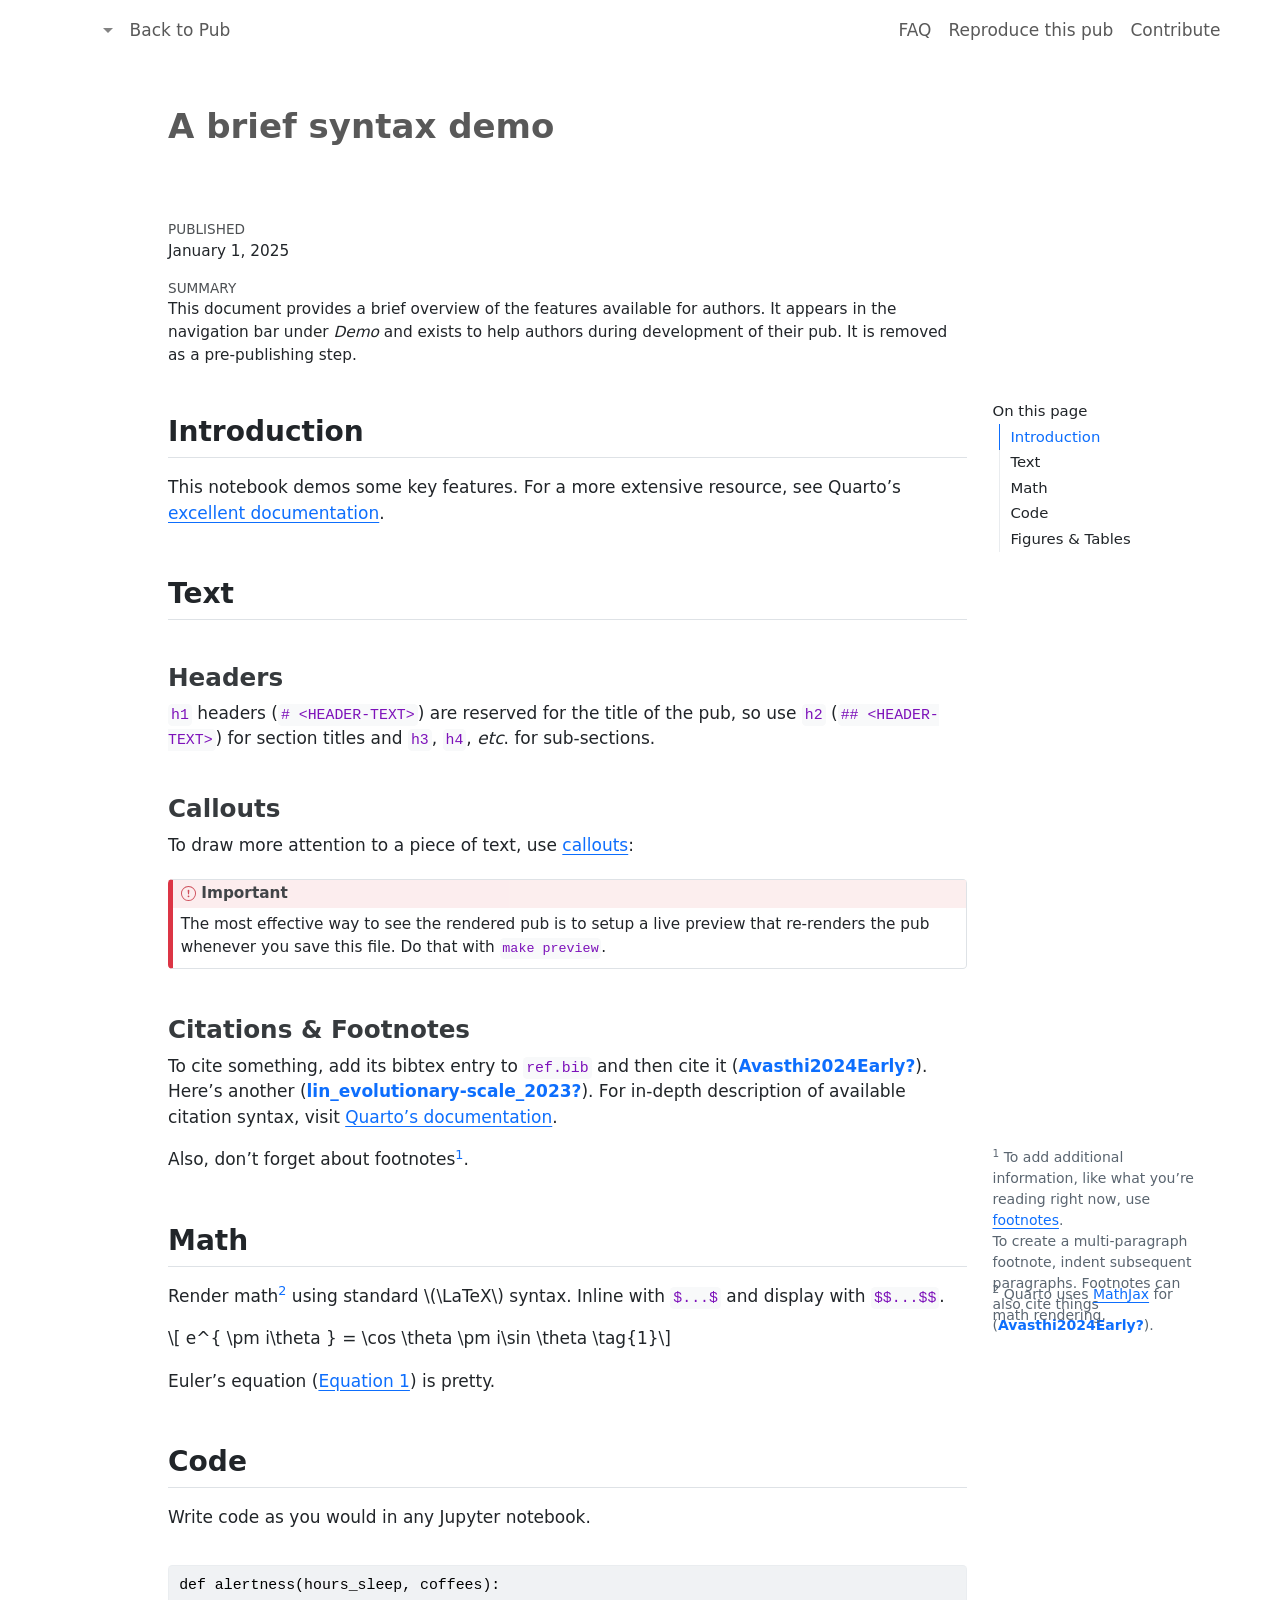
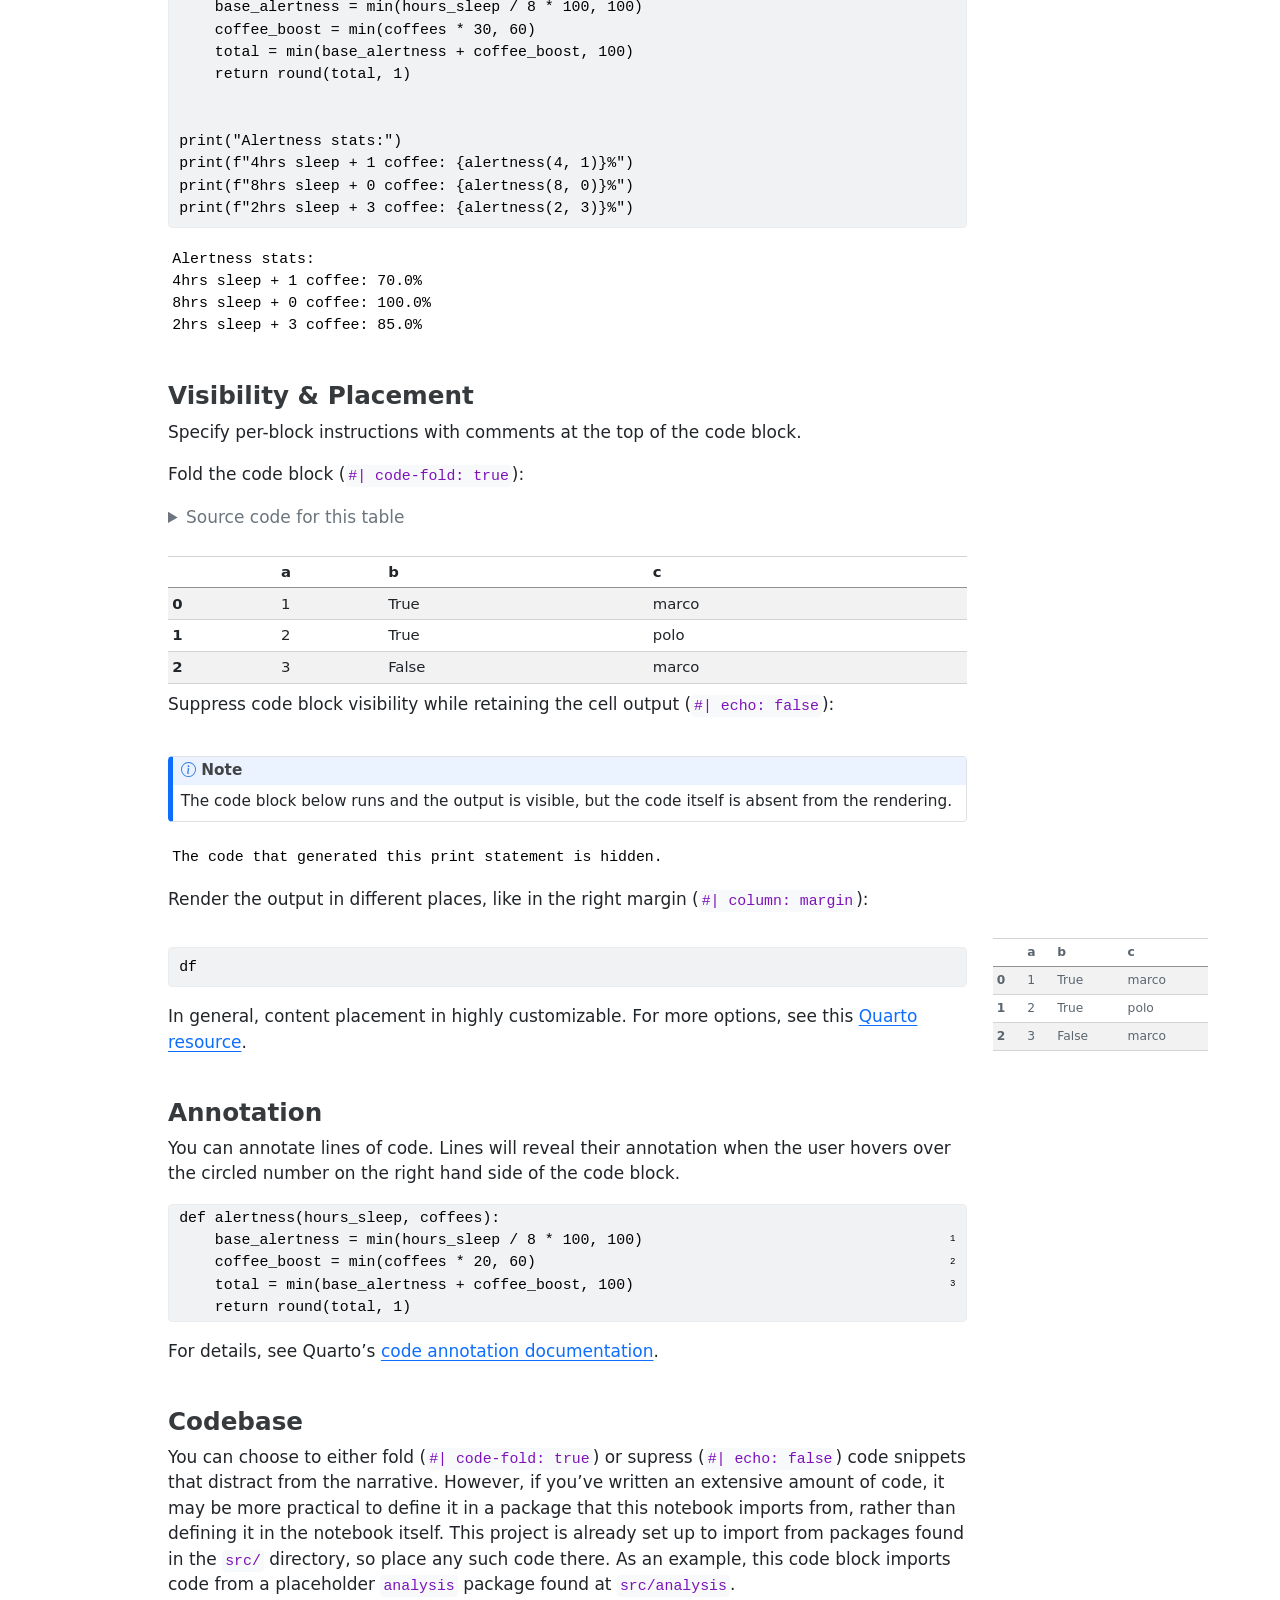
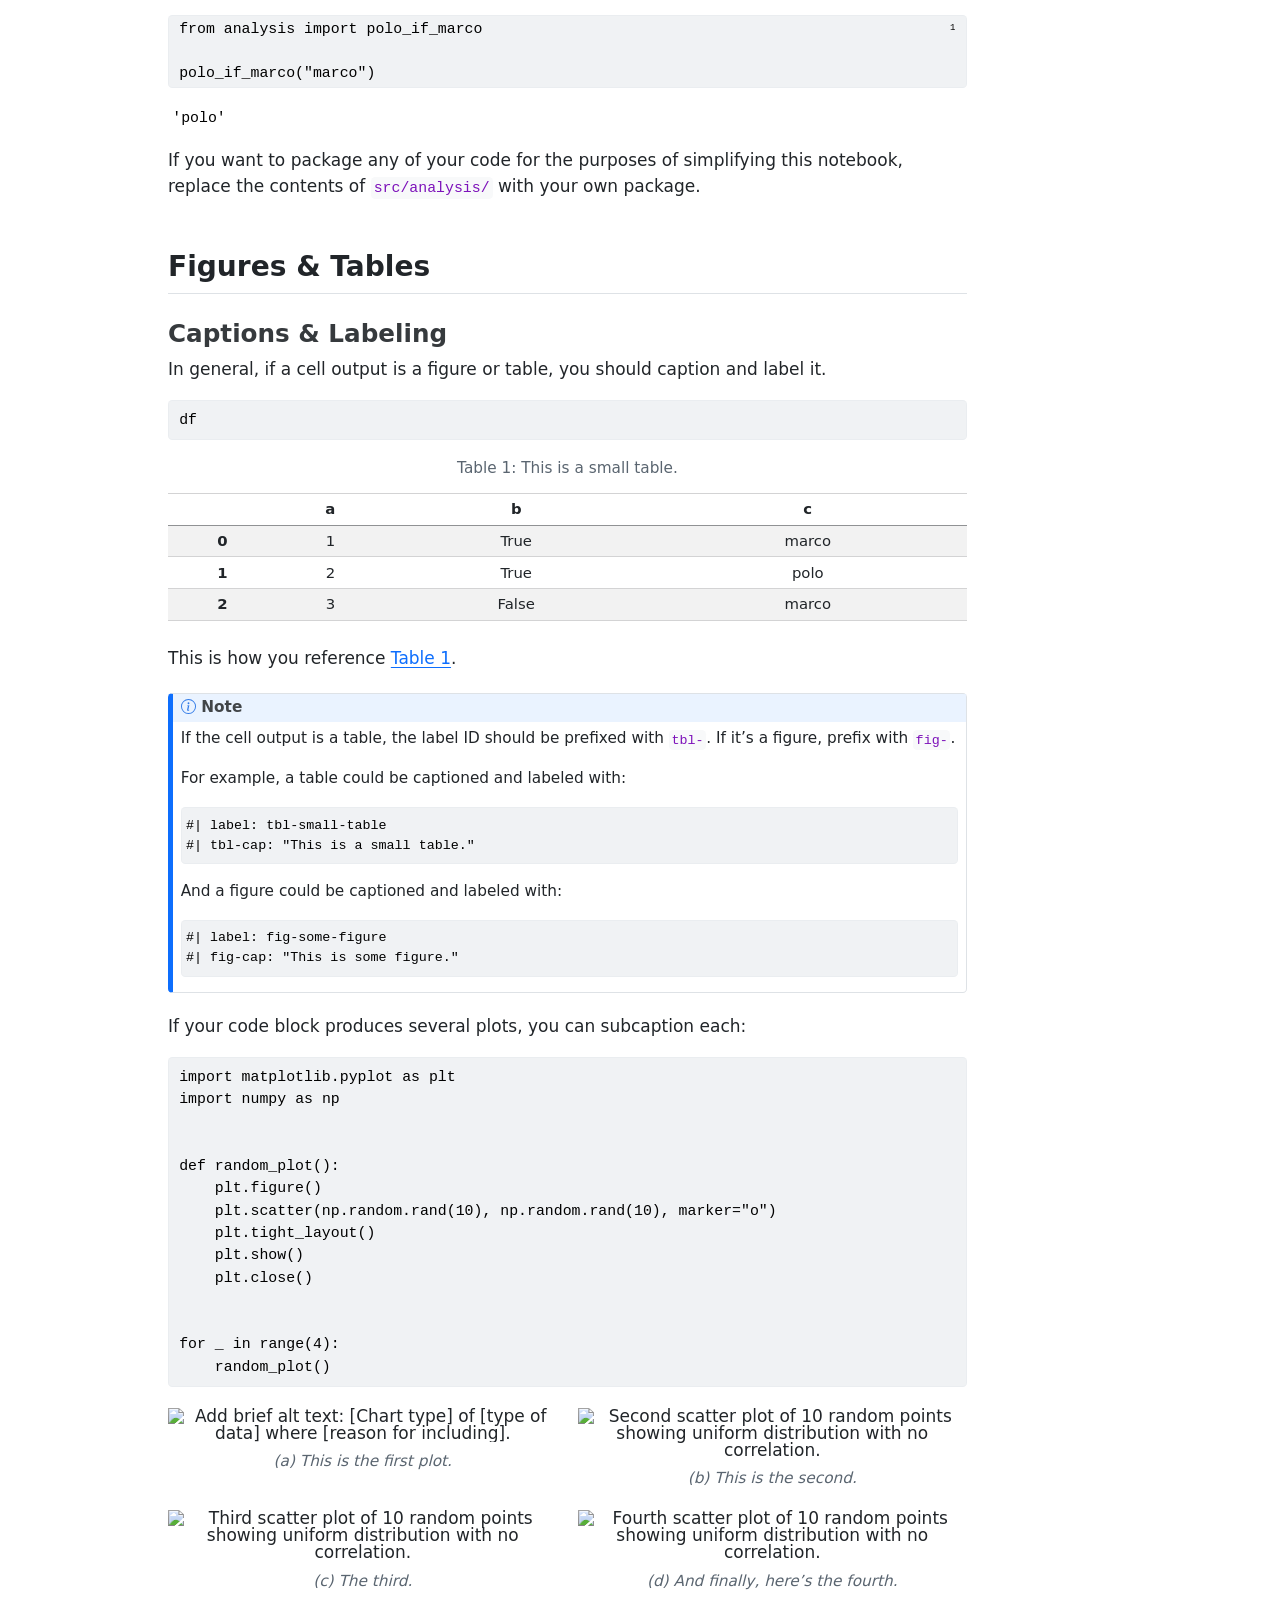
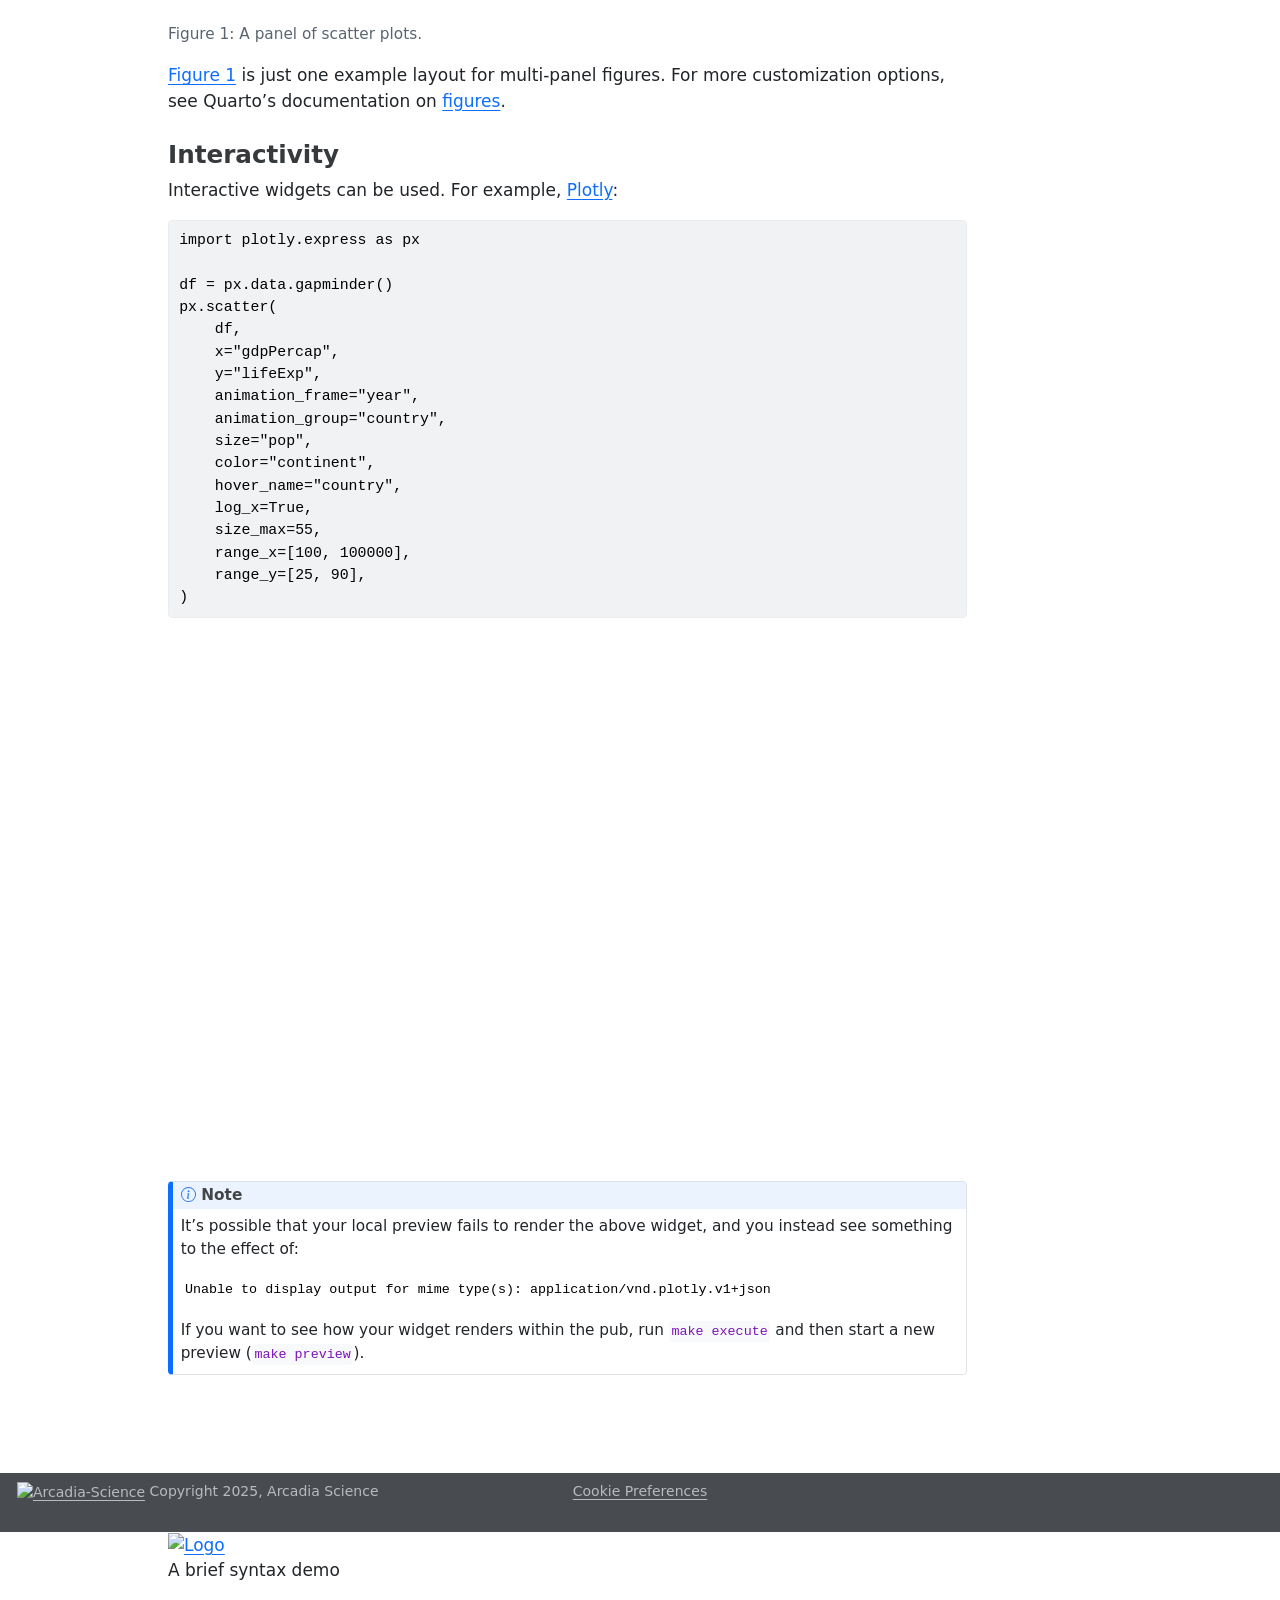
==== commit 4c5f98aa: "Built site for gh-pages" ====
--- a/examples/demo.html
+++ b/examples/demo.html
@@ -2,7 +2,7 @@
 <html xmlns="http://www.w3.org/1999/xhtml" lang="en" xml:lang="en"><head>
 
 <meta charset="utf-8">
-<meta name="generator" content="quarto-1.6.42">
+<meta name="generator" content="quarto-1.7.31">
 
 <meta name="viewport" content="width=device-width, initial-scale=1.0, user-scalable=yes">
 
@@ -22,8 +22,9 @@
   vertical-align: middle;
 }
 /* CSS for syntax highlighting */
+html { -webkit-text-size-adjust: 100%; }
 pre > code.sourceCode { white-space: pre; position: relative; }
-pre > code.sourceCode > span { line-height: 1.25; }
+pre > code.sourceCode > span { display: inline-block; line-height: 1.25; }
 pre > code.sourceCode > span:empty { height: 1.2em; }
 .sourceCode { overflow: visible; }
 code.sourceCode > span { color: inherit; text-decoration: inherit; }
@@ -34,7 +35,7 @@
 }
 @media print {
 pre > code.sourceCode { white-space: pre-wrap; }
-pre > code.sourceCode > span { display: inline-block; text-indent: -5em; padding-left: 5em; }
+pre > code.sourceCode > span { text-indent: -5em; padding-left: 5em; }
 }
 pre.numberSource code
   { counter-reset: source-line 0; }
@@ -68,15 +69,16 @@
 <link href="../assets/logo_white.png" rel="icon" type="image/png">
 <script src="../site_libs/cookie-consent/cookie-consent.js"></script>
 <link href="../site_libs/cookie-consent/cookie-consent.css" rel="stylesheet">
-<script src="../site_libs/quarto-html/quarto.js"></script>
+<script src="../site_libs/quarto-html/quarto.js" type="module"></script>
+<script src="../site_libs/quarto-html/tabsets/tabsets.js" type="module"></script>
 <script src="../site_libs/quarto-html/popper.min.js"></script>
 <script src="../site_libs/quarto-html/tippy.umd.min.js"></script>
 <script src="../site_libs/quarto-html/anchor.min.js"></script>
 <link href="../site_libs/quarto-html/tippy.css" rel="stylesheet">
-<link href="../site_libs/quarto-html/quarto-syntax-highlighting-2f5df379a58b258e96c21c0638c20c03.css" rel="stylesheet" id="quarto-text-highlighting-styles">
+<link href="../site_libs/quarto-html/quarto-syntax-highlighting-e1a5c8363afafaef2c763b6775fbf3ca.css" rel="stylesheet" id="quarto-text-highlighting-styles">
 <script src="../site_libs/bootstrap/bootstrap.min.js"></script>
 <link href="../site_libs/bootstrap/bootstrap-icons.css" rel="stylesheet">
-<link href="../site_libs/bootstrap/bootstrap-0220e4cacb8ef68a5d3f6f930f88f384.min.css" rel="stylesheet" append-hash="true" id="quarto-bootstrap" data-mode="light">
+<link href="../site_libs/bootstrap/bootstrap-6398a52119e632be5115e66ed2363dd4.min.css" rel="stylesheet" append-hash="true" id="quarto-bootstrap" data-mode="light">
 <script src="../site_libs/quarto-contrib/iconify-2.1.0/iconify-icon.min.js"></script>
 <script id="quarto-search-options" type="application/json">{
   "location": "navbar",
@@ -508,7 +510,7 @@
 <meta name="twitter:image-height" content="938">
 <meta name="twitter:image-width" content="1324">
 <meta name="twitter:card" content="summary_large_image">
-</head><body class="nav-fixed"><div id="title-version-control"></div>
+</head><body class="nav-fixed quarto-light"><div id="title-version-control"></div>
 <script>
   document.addEventListener('DOMContentLoaded', function () {
     // Find the original version control dropdown
@@ -1154,236 +1156,242 @@
 
 </main> <!-- /main -->
 <script id="quarto-html-after-body" type="application/javascript">
-window.document.addEventListener("DOMContentLoaded", function (event) {
-  const toggleBodyColorMode = (bsSheetEl) => {
-    const mode = bsSheetEl.getAttribute("data-mode");
-    const bodyEl = window.document.querySelector("body");
-    if (mode === "dark") {
-      bodyEl.classList.add("quarto-dark");
-      bodyEl.classList.remove("quarto-light");
-    } else {
-      bodyEl.classList.add("quarto-light");
-      bodyEl.classList.remove("quarto-dark");
+  window.document.addEventListener("DOMContentLoaded", function (event) {
+    const icon = "";
+    const anchorJS = new window.AnchorJS();
+    anchorJS.options = {
+      placement: 'right',
+      icon: icon
+    };
+    anchorJS.add('.anchored');
+    const isCodeAnnotation = (el) => {
+      for (const clz of el.classList) {
+        if (clz.startsWith('code-annotation-')) {                     
+          return true;
+        }
+      }
+      return false;
     }
-  }
-  const toggleBodyColorPrimary = () => {
-    const bsSheetEl = window.document.querySelector("link#quarto-bootstrap");
-    if (bsSheetEl) {
-      toggleBodyColorMode(bsSheetEl);
+    const onCopySuccess = function(e) {
+      // button target
+      const button = e.trigger;
+      // don't keep focus
+      button.blur();
+      // flash "checked"
+      button.classList.add('code-copy-button-checked');
+      var currentTitle = button.getAttribute("title");
+      button.setAttribute("title", "Copied!");
+      let tooltip;
+      if (window.bootstrap) {
+        button.setAttribute("data-bs-toggle", "tooltip");
+        button.setAttribute("data-bs-placement", "left");
+        button.setAttribute("data-bs-title", "Copied!");
+        tooltip = new bootstrap.Tooltip(button, 
+          { trigger: "manual", 
+            customClass: "code-copy-button-tooltip",
+            offset: [0, -8]});
+        tooltip.show();    
+      }
+      setTimeout(function() {
+        if (tooltip) {
+          tooltip.hide();
+          button.removeAttribute("data-bs-title");
+          button.removeAttribute("data-bs-toggle");
+          button.removeAttribute("data-bs-placement");
+        }
+        button.setAttribute("title", currentTitle);
+        button.classList.remove('code-copy-button-checked');
+      }, 1000);
+      // clear code selection
+      e.clearSelection();
     }
-  }
-  toggleBodyColorPrimary();  
-  const icon = "";
-  const anchorJS = new window.AnchorJS();
-  anchorJS.options = {
-    placement: 'right',
-    icon: icon
-  };
-  anchorJS.add('.anchored');
-  const isCodeAnnotation = (el) => {
-    for (const clz of el.classList) {
-      if (clz.startsWith('code-annotation-')) {                     
-        return true;
-      }
+    const getTextToCopy = function(trigger) {
+        const codeEl = trigger.previousElementSibling.cloneNode(true);
+        for (const childEl of codeEl.children) {
+          if (isCodeAnnotation(childEl)) {
+            childEl.remove();
+          }
+        }
+        return codeEl.innerText;
     }
-    return false;
-  }
-  const onCopySuccess = function(e) {
-    // button target
-    const button = e.trigger;
-    // don't keep focus
-    button.blur();
-    // flash "checked"
-    button.classList.add('code-copy-button-checked');
-    var currentTitle = button.getAttribute("title");
-    button.setAttribute("title", "Copied!");
-    let tooltip;
-    if (window.bootstrap) {
-      button.setAttribute("data-bs-toggle", "tooltip");
-      button.setAttribute("data-bs-placement", "left");
-      button.setAttribute("data-bs-title", "Copied!");
-      tooltip = new bootstrap.Tooltip(button, 
-        { trigger: "manual", 
-          customClass: "code-copy-button-tooltip",
-          offset: [0, -8]});
-      tooltip.show();    
+    const clipboard = new window.ClipboardJS('.code-copy-button:not([data-in-quarto-modal])', {
+      text: getTextToCopy
+    });
+    clipboard.on('success', onCopySuccess);
+    if (window.document.getElementById('quarto-embedded-source-code-modal')) {
+      const clipboardModal = new window.ClipboardJS('.code-copy-button[data-in-quarto-modal]', {
+        text: getTextToCopy,
+        container: window.document.getElementById('quarto-embedded-source-code-modal')
+      });
+      clipboardModal.on('success', onCopySuccess);
     }
-    setTimeout(function() {
-      if (tooltip) {
-        tooltip.hide();
-        button.removeAttribute("data-bs-title");
-        button.removeAttribute("data-bs-toggle");
-        button.removeAttribute("data-bs-placement");
-      }
-      button.setAttribute("title", currentTitle);
-      button.classList.remove('code-copy-button-checked');
-    }, 1000);
-    // clear code selection
-    e.clearSelection();
-  }
-  const getTextToCopy = function(trigger) {
-      const codeEl = trigger.previousElementSibling.cloneNode(true);
-      for (const childEl of codeEl.children) {
-        if (isCodeAnnotation(childEl)) {
-          childEl.remove();
-        }
-      }
-      return codeEl.innerText;
-  }
-  const clipboard = new window.ClipboardJS('.code-copy-button:not([data-in-quarto-modal])', {
-    text: getTextToCopy
-  });
-  clipboard.on('success', onCopySuccess);
-  if (window.document.getElementById('quarto-embedded-source-code-modal')) {
-    const clipboardModal = new window.ClipboardJS('.code-copy-button[data-in-quarto-modal]', {
-      text: getTextToCopy,
-      container: window.document.getElementById('quarto-embedded-source-code-modal')
-    });
-    clipboardModal.on('success', onCopySuccess);
-  }
-    var localhostRegex = new RegExp(/^(?:http|https):\/\/localhost\:?[0-9]*\//);
-    var mailtoRegex = new RegExp(/^mailto:/);
-      var filterRegex = new RegExp("https:\/\/Arcadia-Science\.github\.io\/2025-raman-spectrometer-comparison\/");
-    var isInternal = (href) => {
-        return filterRegex.test(href) || localhostRegex.test(href) || mailtoRegex.test(href);
+      var localhostRegex = new RegExp(/^(?:http|https):\/\/localhost\:?[0-9]*\//);
+      var mailtoRegex = new RegExp(/^mailto:/);
+        var filterRegex = new RegExp("https:\/\/Arcadia-Science\.github\.io\/2025-raman-spectrometer-comparison\/");
+      var isInternal = (href) => {
+          return filterRegex.test(href) || localhostRegex.test(href) || mailtoRegex.test(href);
+      }
+      // Inspect non-navigation links and adorn them if external
+     var links = window.document.querySelectorAll('a[href]:not(.nav-link):not(.navbar-brand):not(.toc-action):not(.sidebar-link):not(.sidebar-item-toggle):not(.pagination-link):not(.no-external):not([aria-hidden]):not(.dropdown-item):not(.quarto-navigation-tool):not(.about-link)');
+      for (var i=0; i<links.length; i++) {
+        const link = links[i];
+        if (!isInternal(link.href)) {
+          // undo the damage that might have been done by quarto-nav.js in the case of
+          // links that we want to consider external
+          if (link.dataset.originalHref !== undefined) {
+            link.href = link.dataset.originalHref;
+          }
+        }
+      }
+    function tippyHover(el, contentFn, onTriggerFn, onUntriggerFn) {
+      const config = {
+        allowHTML: true,
+        maxWidth: 500,
+        delay: 100,
+        arrow: false,
+        appendTo: function(el) {
+            return el.parentElement;
+        },
+        interactive: true,
+        interactiveBorder: 10,
+        theme: 'quarto',
+        placement: 'bottom-start',
+      };
+      if (contentFn) {
+        config.content = contentFn;
+      }
+      if (onTriggerFn) {
+        config.onTrigger = onTriggerFn;
+      }
+      if (onUntriggerFn) {
+        config.onUntrigger = onUntriggerFn;
+      }
+      window.tippy(el, config); 
     }
-    // Inspect non-navigation links and adorn them if external
- 	var links = window.document.querySelectorAll('a[href]:not(.nav-link):not(.navbar-brand):not(.toc-action):not(.sidebar-link):not(.sidebar-item-toggle):not(.pagination-link):not(.no-external):not([aria-hidden]):not(.dropdown-item):not(.quarto-navigation-tool):not(.about-link)');
-    for (var i=0; i<links.length; i++) {
-      const link = links[i];
-      if (!isInternal(link.href)) {
-        // undo the damage that might have been done by quarto-nav.js in the case of
-        // links that we want to consider external
-        if (link.dataset.originalHref !== undefined) {
-          link.href = link.dataset.originalHref;
-        }
-      }
+    const noterefs = window.document.querySelectorAll('a[role="doc-noteref"]');
+    for (var i=0; i<noterefs.length; i++) {
+      const ref = noterefs[i];
+      tippyHover(ref, function() {
+        // use id or data attribute instead here
+        let href = ref.getAttribute('data-footnote-href') || ref.getAttribute('href');
+        try { href = new URL(href).hash; } catch {}
+        const id = href.replace(/^#\/?/, "");
+        const note = window.document.getElementById(id);
+        if (note) {
+          return note.innerHTML;
+        } else {
+          return "";
+        }
+      });
     }
-  function tippyHover(el, contentFn, onTriggerFn, onUntriggerFn) {
-    const config = {
-      allowHTML: true,
-      maxWidth: 500,
-      delay: 100,
-      arrow: false,
-      appendTo: function(el) {
-          return el.parentElement;
-      },
-      interactive: true,
-      interactiveBorder: 10,
-      theme: 'quarto',
-      placement: 'bottom-start',
-    };
-    if (contentFn) {
-      config.content = contentFn;
-    }
-    if (onTriggerFn) {
-      config.onTrigger = onTriggerFn;
-    }
-    if (onUntriggerFn) {
-      config.onUntrigger = onUntriggerFn;
-    }
-    window.tippy(el, config); 
-  }
-  const noterefs = window.document.querySelectorAll('a[role="doc-noteref"]');
-  for (var i=0; i<noterefs.length; i++) {
-    const ref = noterefs[i];
-    tippyHover(ref, function() {
-      // use id or data attribute instead here
-      let href = ref.getAttribute('data-footnote-href') || ref.getAttribute('href');
-      try { href = new URL(href).hash; } catch {}
-      const id = href.replace(/^#\/?/, "");
-      const note = window.document.getElementById(id);
-      if (note) {
-        return note.innerHTML;
+    const xrefs = window.document.querySelectorAll('a.quarto-xref');
+    const processXRef = (id, note) => {
+      // Strip column container classes
+      const stripColumnClz = (el) => {
+        el.classList.remove("page-full", "page-columns");
+        if (el.children) {
+          for (const child of el.children) {
+            stripColumnClz(child);
+          }
+        }
+      }
+      stripColumnClz(note)
+      if (id === null || id.startsWith('sec-')) {
+        // Special case sections, only their first couple elements
+        const container = document.createElement("div");
+        if (note.children && note.children.length > 2) {
+          container.appendChild(note.children[0].cloneNode(true));
+          for (let i = 1; i < note.children.length; i++) {
+            const child = note.children[i];
+            if (child.tagName === "P" && child.innerText === "") {
+              continue;
+            } else {
+              container.appendChild(child.cloneNode(true));
+              break;
+            }
+          }
+          if (window.Quarto?.typesetMath) {
+            window.Quarto.typesetMath(container);
+          }
+          return container.innerHTML
+        } else {
+          if (window.Quarto?.typesetMath) {
+            window.Quarto.typesetMath(note);
+          }
+          return note.innerHTML;
+        }
       } else {
-        return "";
-      }
-    });
-  }
-  const xrefs = window.document.querySelectorAll('a.quarto-xref');
-  const processXRef = (id, note) => {
-    // Strip column container classes
-    const stripColumnClz = (el) => {
-      el.classList.remove("page-full", "page-columns");
-      if (el.children) {
-        for (const child of el.children) {
-          stripColumnClz(child);
-        }
-      }
-    }
-    stripColumnClz(note)
-    if (id === null || id.startsWith('sec-')) {
-      // Special case sections, only their first couple elements
-      const container = document.createElement("div");
-      if (note.children && note.children.length > 2) {
-        container.appendChild(note.children[0].cloneNode(true));
-        for (let i = 1; i < note.children.length; i++) {
-          const child = note.children[i];
-          if (child.tagName === "P" && child.innerText === "") {
-            continue;
-          } else {
-            container.appendChild(child.cloneNode(true));
-            break;
-          }
-        }
-        if (window.Quarto?.typesetMath) {
-          window.Quarto.typesetMath(container);
-        }
-        return container.innerHTML
-      } else {
+        // Remove any anchor links if they are present
+        const anchorLink = note.querySelector('a.anchorjs-link');
+        if (anchorLink) {
+          anchorLink.remove();
+        }
         if (window.Quarto?.typesetMath) {
           window.Quarto.typesetMath(note);
         }
-        return note.innerHTML;
-      }
-    } else {
-      // Remove any anchor links if they are present
-      const anchorLink = note.querySelector('a.anchorjs-link');
-      if (anchorLink) {
-        anchorLink.remove();
-      }
-      if (window.Quarto?.typesetMath) {
-        window.Quarto.typesetMath(note);
-      }
-      if (note.classList.contains("callout")) {
-        return note.outerHTML;
-      } else {
-        return note.innerHTML;
+        if (note.classList.contains("callout")) {
+          return note.outerHTML;
+        } else {
+          return note.innerHTML;
+        }
       }
     }
-  }
-  for (var i=0; i<xrefs.length; i++) {
-    const xref = xrefs[i];
-    tippyHover(xref, undefined, function(instance) {
-      instance.disable();
-      let url = xref.getAttribute('href');
-      let hash = undefined; 
-      if (url.startsWith('#')) {
-        hash = url;
-      } else {
-        try { hash = new URL(url).hash; } catch {}
-      }
-      if (hash) {
-        const id = hash.replace(/^#\/?/, "");
-        const note = window.document.getElementById(id);
-        if (note !== null) {
-          try {
-            const html = processXRef(id, note.cloneNode(true));
-            instance.setContent(html);
-          } finally {
-            instance.enable();
-            instance.show();
+    for (var i=0; i<xrefs.length; i++) {
+      const xref = xrefs[i];
+      tippyHover(xref, undefined, function(instance) {
+        instance.disable();
+        let url = xref.getAttribute('href');
+        let hash = undefined; 
+        if (url.startsWith('#')) {
+          hash = url;
+        } else {
+          try { hash = new URL(url).hash; } catch {}
+        }
+        if (hash) {
+          const id = hash.replace(/^#\/?/, "");
+          const note = window.document.getElementById(id);
+          if (note !== null) {
+            try {
+              const html = processXRef(id, note.cloneNode(true));
+              instance.setContent(html);
+            } finally {
+              instance.enable();
+              instance.show();
+            }
+          } else {
+            // See if we can fetch this
+            fetch(url.split('#')[0])
+            .then(res => res.text())
+            .then(html => {
+              const parser = new DOMParser();
+              const htmlDoc = parser.parseFromString(html, "text/html");
+              const note = htmlDoc.getElementById(id);
+              if (note !== null) {
+                const html = processXRef(id, note);
+                instance.setContent(html);
+              } 
+            }).finally(() => {
+              instance.enable();
+              instance.show();
+            });
           }
         } else {
-          // See if we can fetch this
-          fetch(url.split('#')[0])
+          // See if we can fetch a full url (with no hash to target)
+          // This is a special case and we should probably do some content thinning / targeting
+          fetch(url)
           .then(res => res.text())
           .then(html => {
             const parser = new DOMParser();
             const htmlDoc = parser.parseFromString(html, "text/html");
-            const note = htmlDoc.getElementById(id);
+            const note = htmlDoc.querySelector('main.content');
             if (note !== null) {
-              const html = processXRef(id, note);
+              // This should only happen for chapter cross references
+              // (since there is no id in the URL)
+              // remove the first header
+              if (note.children.length > 0 && note.children[0].tagName === "HEADER") {
+                note.children[0].remove();
+              }
+              const html = processXRef(null, note);
               instance.setContent(html);
             } 
           }).finally(() => {
@@ -1391,224 +1399,200 @@
             instance.show();
           });
         }
-      } else {
-        // See if we can fetch a full url (with no hash to target)
-        // This is a special case and we should probably do some content thinning / targeting
-        fetch(url)
-        .then(res => res.text())
-        .then(html => {
-          const parser = new DOMParser();
-          const htmlDoc = parser.parseFromString(html, "text/html");
-          const note = htmlDoc.querySelector('main.content');
-          if (note !== null) {
-            // This should only happen for chapter cross references
-            // (since there is no id in the URL)
-            // remove the first header
-            if (note.children.length > 0 && note.children[0].tagName === "HEADER") {
-              note.children[0].remove();
-            }
-            const html = processXRef(null, note);
-            instance.setContent(html);
-          } 
-        }).finally(() => {
-          instance.enable();
-          instance.show();
-        });
-      }
-    }, function(instance) {
-    });
-  }
-      let selectedAnnoteEl;
-      const selectorForAnnotation = ( cell, annotation) => {
-        let cellAttr = 'data-code-cell="' + cell + '"';
-        let lineAttr = 'data-code-annotation="' +  annotation + '"';
-        const selector = 'span[' + cellAttr + '][' + lineAttr + ']';
-        return selector;
-      }
-      const selectCodeLines = (annoteEl) => {
-        const doc = window.document;
-        const targetCell = annoteEl.getAttribute("data-target-cell");
-        const targetAnnotation = annoteEl.getAttribute("data-target-annotation");
-        const annoteSpan = window.document.querySelector(selectorForAnnotation(targetCell, targetAnnotation));
-        const lines = annoteSpan.getAttribute("data-code-lines").split(",");
-        const lineIds = lines.map((line) => {
-          return targetCell + "-" + line;
-        })
-        let top = null;
-        let height = null;
-        let parent = null;
-        if (lineIds.length > 0) {
-            //compute the position of the single el (top and bottom and make a div)
-            const el = window.document.getElementById(lineIds[0]);
-            top = el.offsetTop;
-            height = el.offsetHeight;
-            parent = el.parentElement.parentElement;
-          if (lineIds.length > 1) {
-            const lastEl = window.document.getElementById(lineIds[lineIds.length - 1]);
-            const bottom = lastEl.offsetTop + lastEl.offsetHeight;
-            height = bottom - top;
-          }
-          if (top !== null && height !== null && parent !== null) {
-            // cook up a div (if necessary) and position it 
-            let div = window.document.getElementById("code-annotation-line-highlight");
-            if (div === null) {
-              div = window.document.createElement("div");
-              div.setAttribute("id", "code-annotation-line-highlight");
-              div.style.position = 'absolute';
-              parent.appendChild(div);
-            }
-            div.style.top = top - 2 + "px";
-            div.style.height = height + 4 + "px";
-            div.style.left = 0;
-            let gutterDiv = window.document.getElementById("code-annotation-line-highlight-gutter");
-            if (gutterDiv === null) {
-              gutterDiv = window.document.createElement("div");
-              gutterDiv.setAttribute("id", "code-annotation-line-highlight-gutter");
-              gutterDiv.style.position = 'absolute';
-              const codeCell = window.document.getElementById(targetCell);
-              const gutter = codeCell.querySelector('.code-annotation-gutter');
-              gutter.appendChild(gutterDiv);
-            }
-            gutterDiv.style.top = top - 2 + "px";
-            gutterDiv.style.height = height + 4 + "px";
-          }
-          selectedAnnoteEl = annoteEl;
-        }
-      };
-      const unselectCodeLines = () => {
-        const elementsIds = ["code-annotation-line-highlight", "code-annotation-line-highlight-gutter"];
-        elementsIds.forEach((elId) => {
-          const div = window.document.getElementById(elId);
-          if (div) {
-            div.remove();
-          }
-        });
-        selectedAnnoteEl = undefined;
-      };
-        // Handle positioning of the toggle
-    window.addEventListener(
-      "resize",
-      throttle(() => {
-        elRect = undefined;
-        if (selectedAnnoteEl) {
-          selectCodeLines(selectedAnnoteEl);
-        }
-      }, 10)
-    );
-    function throttle(fn, ms) {
-    let throttle = false;
-    let timer;
-      return (...args) => {
-        if(!throttle) { // first call gets through
-            fn.apply(this, args);
-            throttle = true;
-        } else { // all the others get throttled
-            if(timer) clearTimeout(timer); // cancel #2
-            timer = setTimeout(() => {
-              fn.apply(this, args);
-              timer = throttle = false;
-            }, ms);
-        }
-      };
-    }
-      const annoteTargets = window.document.querySelectorAll('.code-annotation-anchor');
-      for (let i=0; i<annoteTargets.length; i++) {
-        const annoteTarget = annoteTargets[i];
-        const targetCell = annoteTarget.getAttribute("data-target-cell");
-        const targetAnnotation = annoteTarget.getAttribute("data-target-annotation");
-        const contentFn = () => {
-          const content = window.document.querySelector(selectorForAnnotation(targetCell, targetAnnotation));
-          if (content) {
-            const tipContent = content.cloneNode(true);
-            tipContent.classList.add("code-annotation-tip-content");
-            return tipContent.outerHTML;
-          }
-        }
-        const config = {
-          allowHTML: true,
-          content: contentFn,
-          onShow: (instance) => {
-            selectCodeLines(instance.reference);
-            instance.reference.classList.add('code-annotation-active');
-            window.tippy.hideAll();
-          },
-          onHide: (instance) => {
-            unselectCodeLines();
-            instance.reference.classList.remove('code-annotation-active');
-          },
-          maxWidth: 300,
-          delay: [50, 0],
-          duration: [200, 0],
-          offset: [5, 10],
-          arrow: true,
-          appendTo: function(el) {
-            return el.parentElement.parentElement.parentElement;
-          },
-          interactive: true,
-          interactiveBorder: 10,
-          theme: 'quarto',
-          placement: 'right',
-          popperOptions: {
-            modifiers: [
-            {
-              name: 'flip',
-              options: {
-                flipVariations: false, // true by default
-                allowedAutoPlacements: ['right'],
-                fallbackPlacements: ['right', 'top', 'top-start', 'top-end', 'bottom', 'bottom-start', 'bottom-end', 'left'],
-              },
-            },
-            {
-              name: 'preventOverflow',
-              options: {
-                mainAxis: false,
-                altAxis: false
-              }
-            }
-            ]        
-          }      
-        };
-        window.tippy(annoteTarget, config); 
-      }
-  const findCites = (el) => {
-    const parentEl = el.parentElement;
-    if (parentEl) {
-      const cites = parentEl.dataset.cites;
-      if (cites) {
-        return {
-          el,
-          cites: cites.split(' ')
-        };
-      } else {
-        return findCites(el.parentElement)
-      }
-    } else {
-      return undefined;
-    }
-  };
-  var bibliorefs = window.document.querySelectorAll('a[role="doc-biblioref"]');
-  for (var i=0; i<bibliorefs.length; i++) {
-    const ref = bibliorefs[i];
-    const citeInfo = findCites(ref);
-    if (citeInfo) {
-      tippyHover(citeInfo.el, function() {
-        var popup = window.document.createElement('div');
-        citeInfo.cites.forEach(function(cite) {
-          var citeDiv = window.document.createElement('div');
-          citeDiv.classList.add('hanging-indent');
-          citeDiv.classList.add('csl-entry');
-          var biblioDiv = window.document.getElementById('ref-' + cite);
-          if (biblioDiv) {
-            citeDiv.innerHTML = biblioDiv.innerHTML;
-          }
-          popup.appendChild(citeDiv);
-        });
-        return popup.innerHTML;
+      }, function(instance) {
       });
     }
-  }
-});
-</script>
+        let selectedAnnoteEl;
+        const selectorForAnnotation = ( cell, annotation) => {
+          let cellAttr = 'data-code-cell="' + cell + '"';
+          let lineAttr = 'data-code-annotation="' +  annotation + '"';
+          const selector = 'span[' + cellAttr + '][' + lineAttr + ']';
+          return selector;
+        }
+        const selectCodeLines = (annoteEl) => {
+          const doc = window.document;
+          const targetCell = annoteEl.getAttribute("data-target-cell");
+          const targetAnnotation = annoteEl.getAttribute("data-target-annotation");
+          const annoteSpan = window.document.querySelector(selectorForAnnotation(targetCell, targetAnnotation));
+          const lines = annoteSpan.getAttribute("data-code-lines").split(",");
+          const lineIds = lines.map((line) => {
+            return targetCell + "-" + line;
+          })
+          let top = null;
+          let height = null;
+          let parent = null;
+          if (lineIds.length > 0) {
+              //compute the position of the single el (top and bottom and make a div)
+              const el = window.document.getElementById(lineIds[0]);
+              top = el.offsetTop;
+              height = el.offsetHeight;
+              parent = el.parentElement.parentElement;
+            if (lineIds.length > 1) {
+              const lastEl = window.document.getElementById(lineIds[lineIds.length - 1]);
+              const bottom = lastEl.offsetTop + lastEl.offsetHeight;
+              height = bottom - top;
+            }
+            if (top !== null && height !== null && parent !== null) {
+              // cook up a div (if necessary) and position it 
+              let div = window.document.getElementById("code-annotation-line-highlight");
+              if (div === null) {
+                div = window.document.createElement("div");
+                div.setAttribute("id", "code-annotation-line-highlight");
+                div.style.position = 'absolute';
+                parent.appendChild(div);
+              }
+              div.style.top = top - 2 + "px";
+              div.style.height = height + 4 + "px";
+              div.style.left = 0;
+              let gutterDiv = window.document.getElementById("code-annotation-line-highlight-gutter");
+              if (gutterDiv === null) {
+                gutterDiv = window.document.createElement("div");
+                gutterDiv.setAttribute("id", "code-annotation-line-highlight-gutter");
+                gutterDiv.style.position = 'absolute';
+                const codeCell = window.document.getElementById(targetCell);
+                const gutter = codeCell.querySelector('.code-annotation-gutter');
+                gutter.appendChild(gutterDiv);
+              }
+              gutterDiv.style.top = top - 2 + "px";
+              gutterDiv.style.height = height + 4 + "px";
+            }
+            selectedAnnoteEl = annoteEl;
+          }
+        };
+        const unselectCodeLines = () => {
+          const elementsIds = ["code-annotation-line-highlight", "code-annotation-line-highlight-gutter"];
+          elementsIds.forEach((elId) => {
+            const div = window.document.getElementById(elId);
+            if (div) {
+              div.remove();
+            }
+          });
+          selectedAnnoteEl = undefined;
+        };
+          // Handle positioning of the toggle
+      window.addEventListener(
+        "resize",
+        throttle(() => {
+          elRect = undefined;
+          if (selectedAnnoteEl) {
+            selectCodeLines(selectedAnnoteEl);
+          }
+        }, 10)
+      );
+      function throttle(fn, ms) {
+      let throttle = false;
+      let timer;
+        return (...args) => {
+          if(!throttle) { // first call gets through
+              fn.apply(this, args);
+              throttle = true;
+          } else { // all the others get throttled
+              if(timer) clearTimeout(timer); // cancel #2
+              timer = setTimeout(() => {
+                fn.apply(this, args);
+                timer = throttle = false;
+              }, ms);
+          }
+        };
+      }
+        const annoteTargets = window.document.querySelectorAll('.code-annotation-anchor');
+        for (let i=0; i<annoteTargets.length; i++) {
+          const annoteTarget = annoteTargets[i];
+          const targetCell = annoteTarget.getAttribute("data-target-cell");
+          const targetAnnotation = annoteTarget.getAttribute("data-target-annotation");
+          const contentFn = () => {
+            const content = window.document.querySelector(selectorForAnnotation(targetCell, targetAnnotation));
+            if (content) {
+              const tipContent = content.cloneNode(true);
+              tipContent.classList.add("code-annotation-tip-content");
+              return tipContent.outerHTML;
+            }
+          }
+          const config = {
+            allowHTML: true,
+            content: contentFn,
+            onShow: (instance) => {
+              selectCodeLines(instance.reference);
+              instance.reference.classList.add('code-annotation-active');
+              window.tippy.hideAll();
+            },
+            onHide: (instance) => {
+              unselectCodeLines();
+              instance.reference.classList.remove('code-annotation-active');
+            },
+            maxWidth: 300,
+            delay: [50, 0],
+            duration: [200, 0],
+            offset: [5, 10],
+            arrow: true,
+            appendTo: function(el) {
+              return el.parentElement.parentElement.parentElement;
+            },
+            interactive: true,
+            interactiveBorder: 10,
+            theme: 'quarto',
+            placement: 'right',
+            popperOptions: {
+              modifiers: [
+              {
+                name: 'flip',
+                options: {
+                  flipVariations: false, // true by default
+                  allowedAutoPlacements: ['right'],
+                  fallbackPlacements: ['right', 'top', 'top-start', 'top-end', 'bottom', 'bottom-start', 'bottom-end', 'left'],
+                },
+              },
+              {
+                name: 'preventOverflow',
+                options: {
+                  mainAxis: false,
+                  altAxis: false
+                }
+              }
+              ]        
+            }      
+          };
+          window.tippy(annoteTarget, config); 
+        }
+    const findCites = (el) => {
+      const parentEl = el.parentElement;
+      if (parentEl) {
+        const cites = parentEl.dataset.cites;
+        if (cites) {
+          return {
+            el,
+            cites: cites.split(' ')
+          };
+        } else {
+          return findCites(el.parentElement)
+        }
+      } else {
+        return undefined;
+      }
+    };
+    var bibliorefs = window.document.querySelectorAll('a[role="doc-biblioref"]');
+    for (var i=0; i<bibliorefs.length; i++) {
+      const ref = bibliorefs[i];
+      const citeInfo = findCites(ref);
+      if (citeInfo) {
+        tippyHover(citeInfo.el, function() {
+          var popup = window.document.createElement('div');
+          citeInfo.cites.forEach(function(cite) {
+            var citeDiv = window.document.createElement('div');
+            citeDiv.classList.add('hanging-indent');
+            citeDiv.classList.add('csl-entry');
+            var biblioDiv = window.document.getElementById('ref-' + cite);
+            if (biblioDiv) {
+              citeDiv.innerHTML = biblioDiv.innerHTML;
+            }
+            popup.appendChild(citeDiv);
+          });
+          return popup.innerHTML;
+        });
+      }
+    }
+  });
+  </script>
 </div> <!-- /content -->
 <footer class="footer">
   <div class="nav-footer">
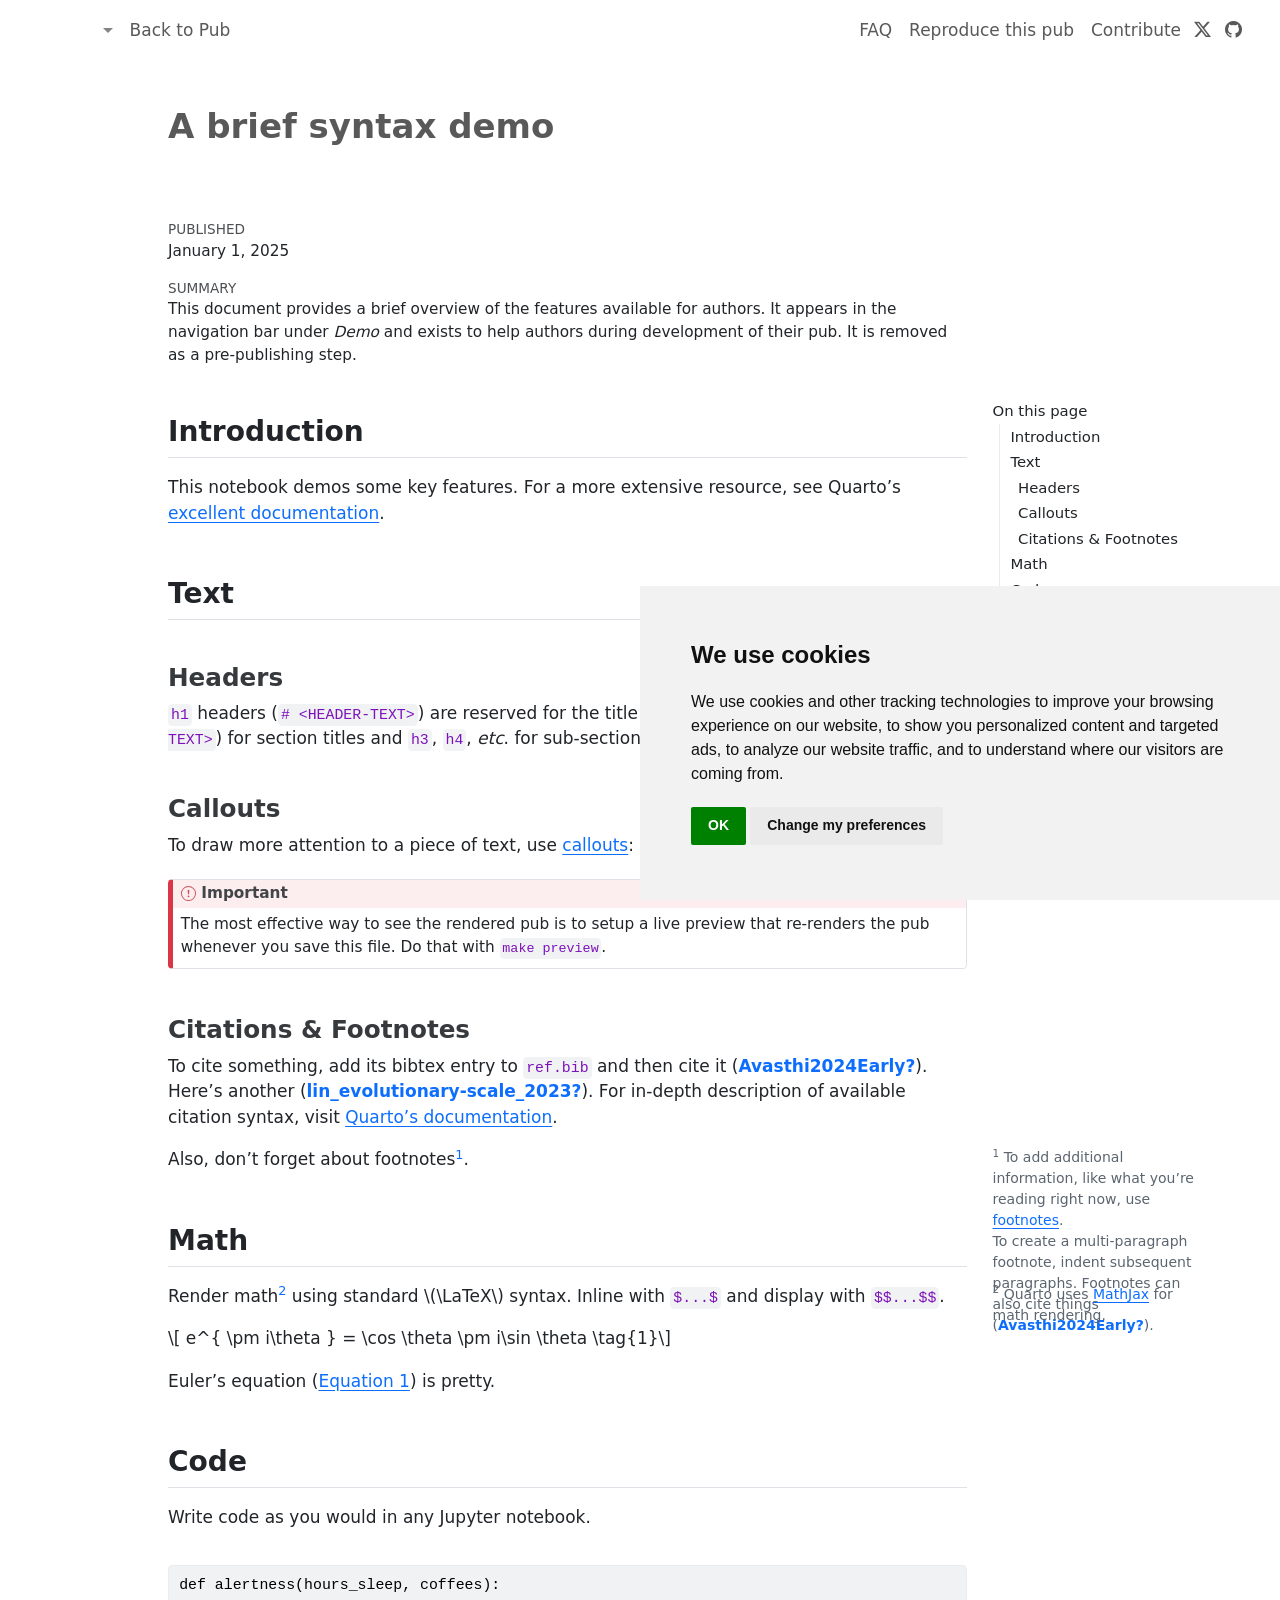
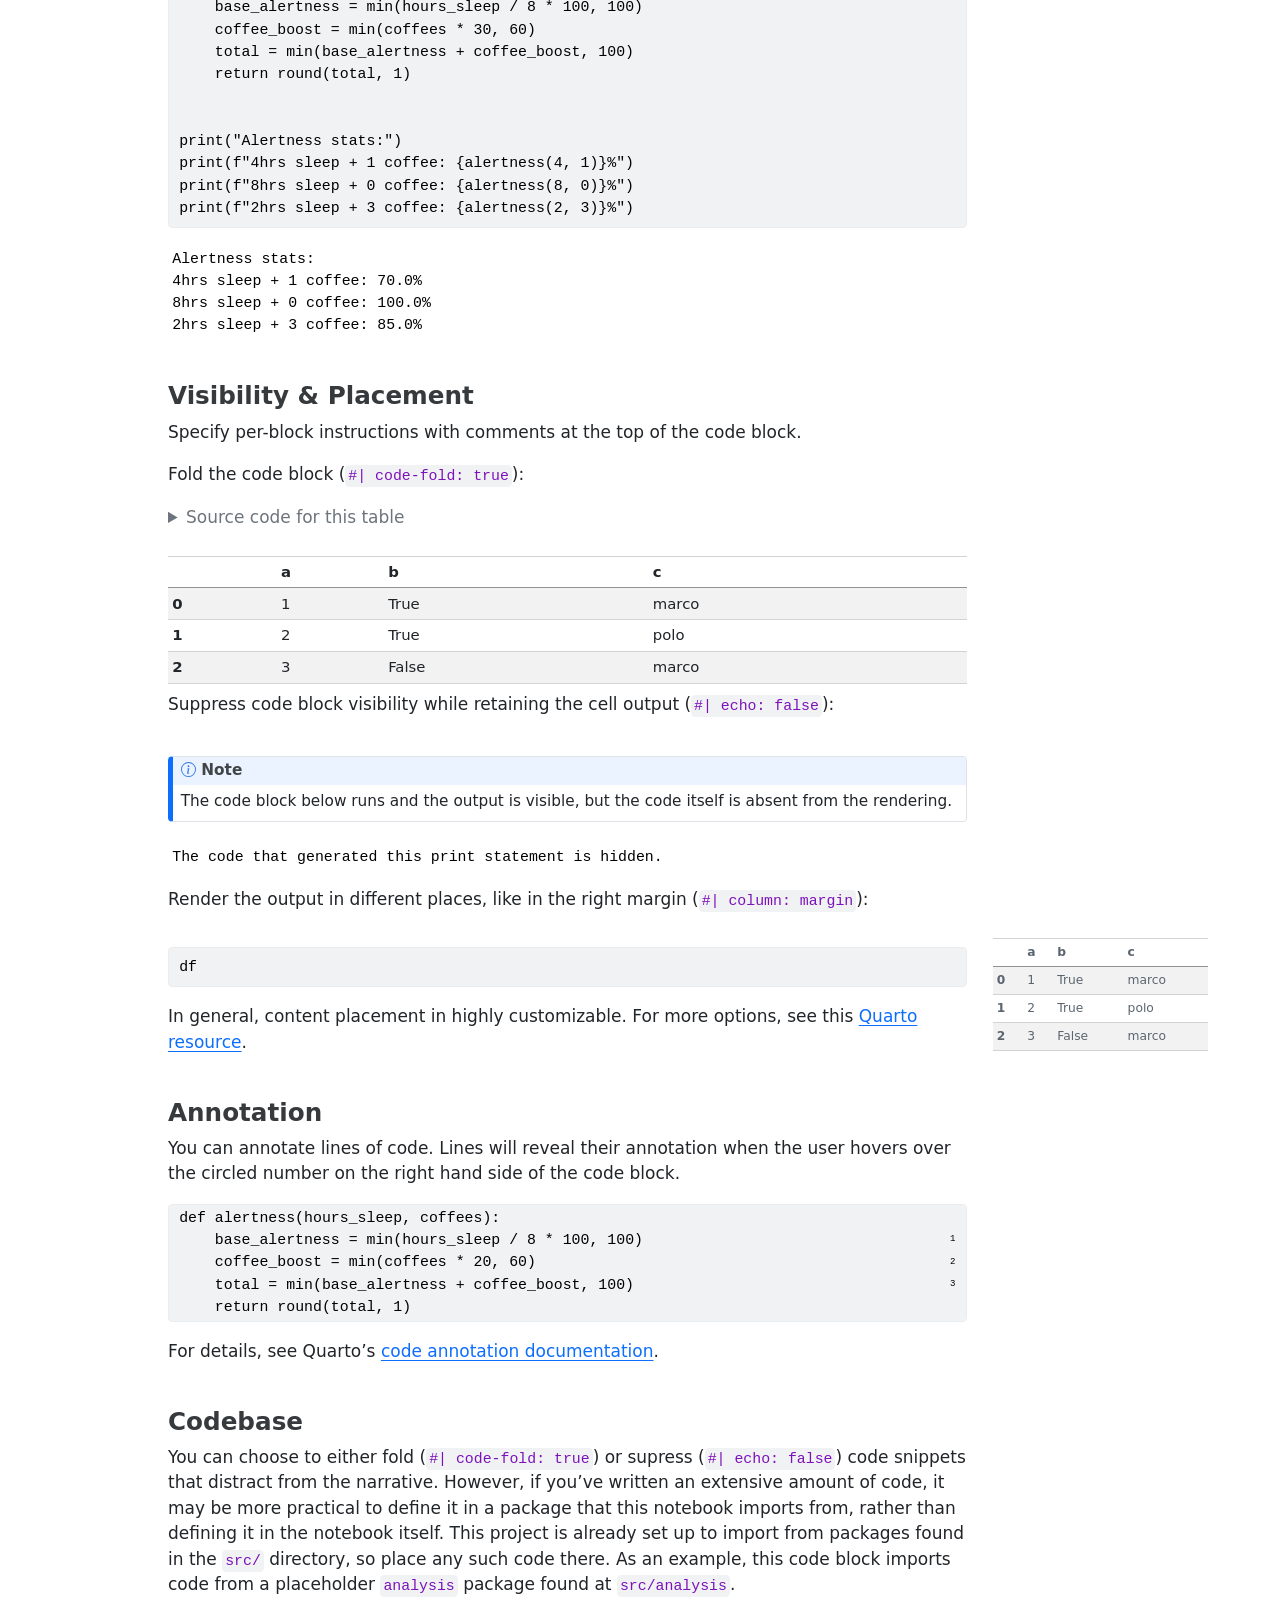
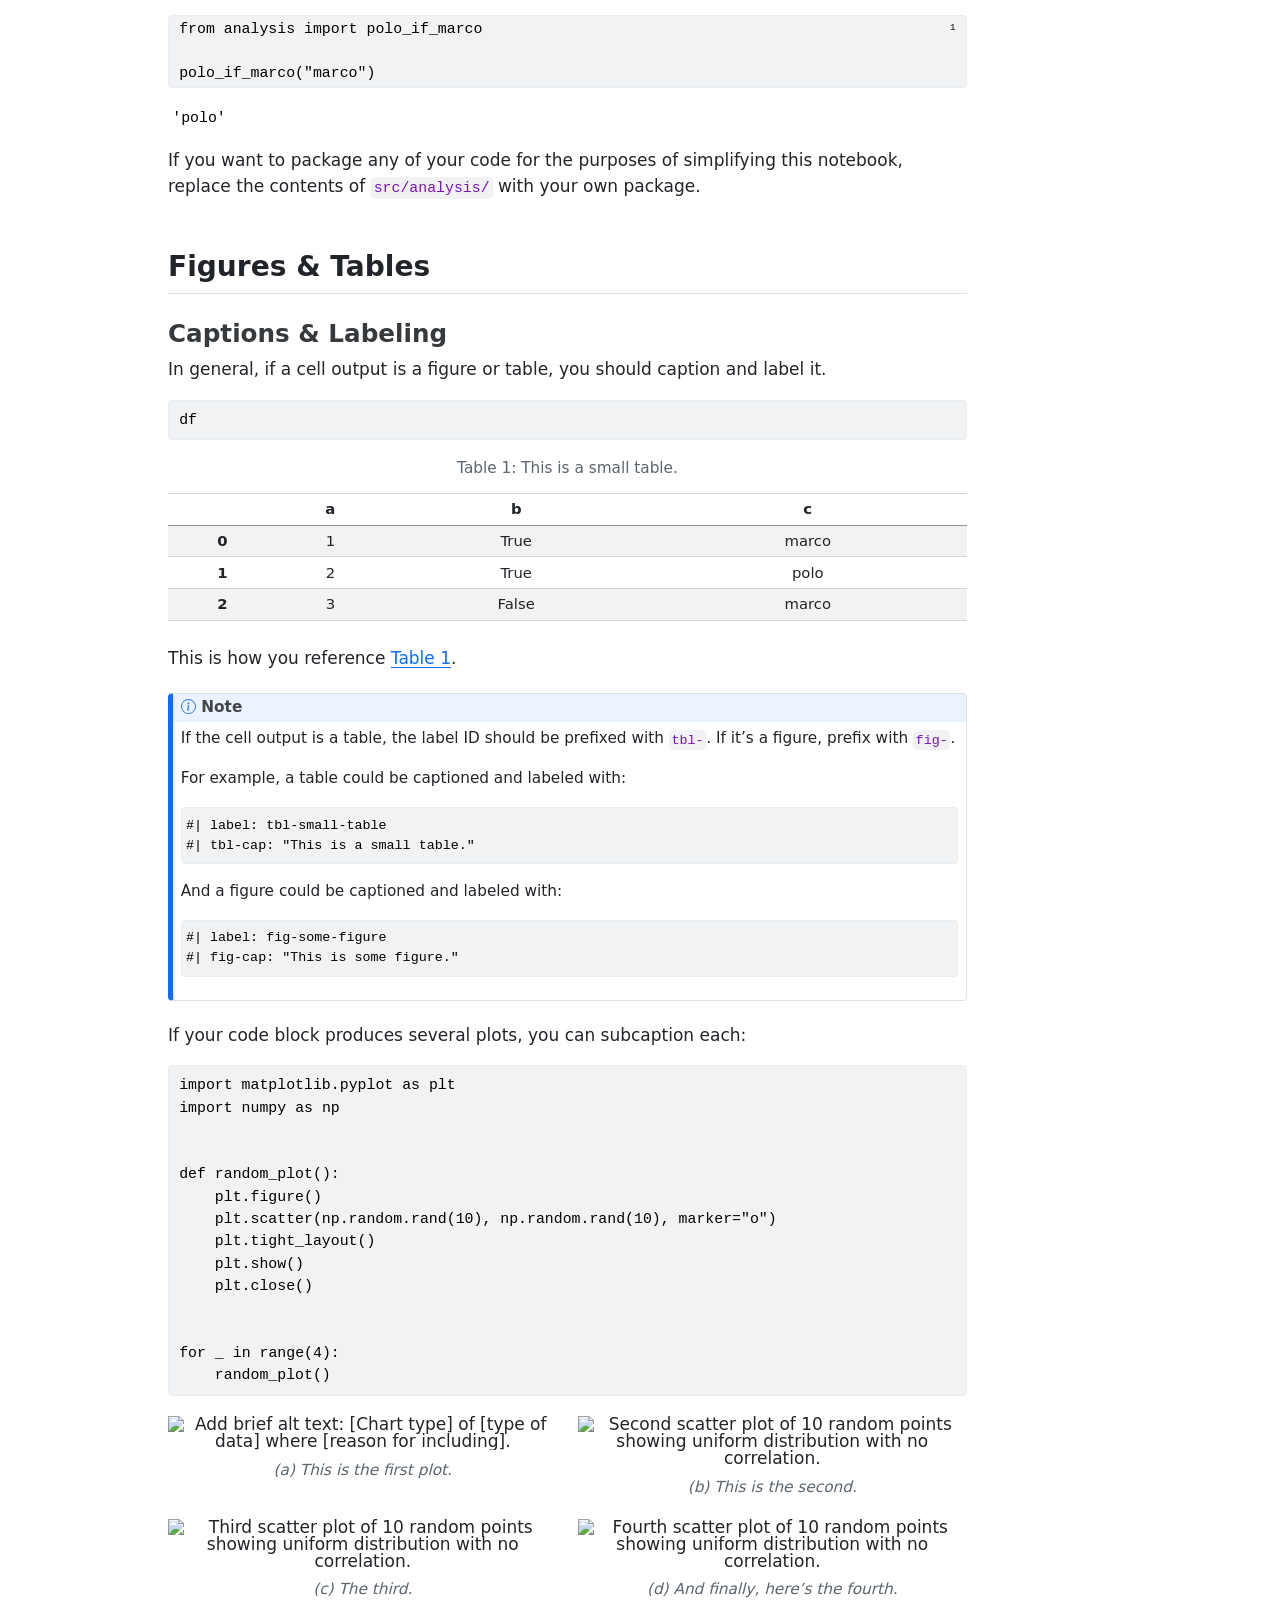
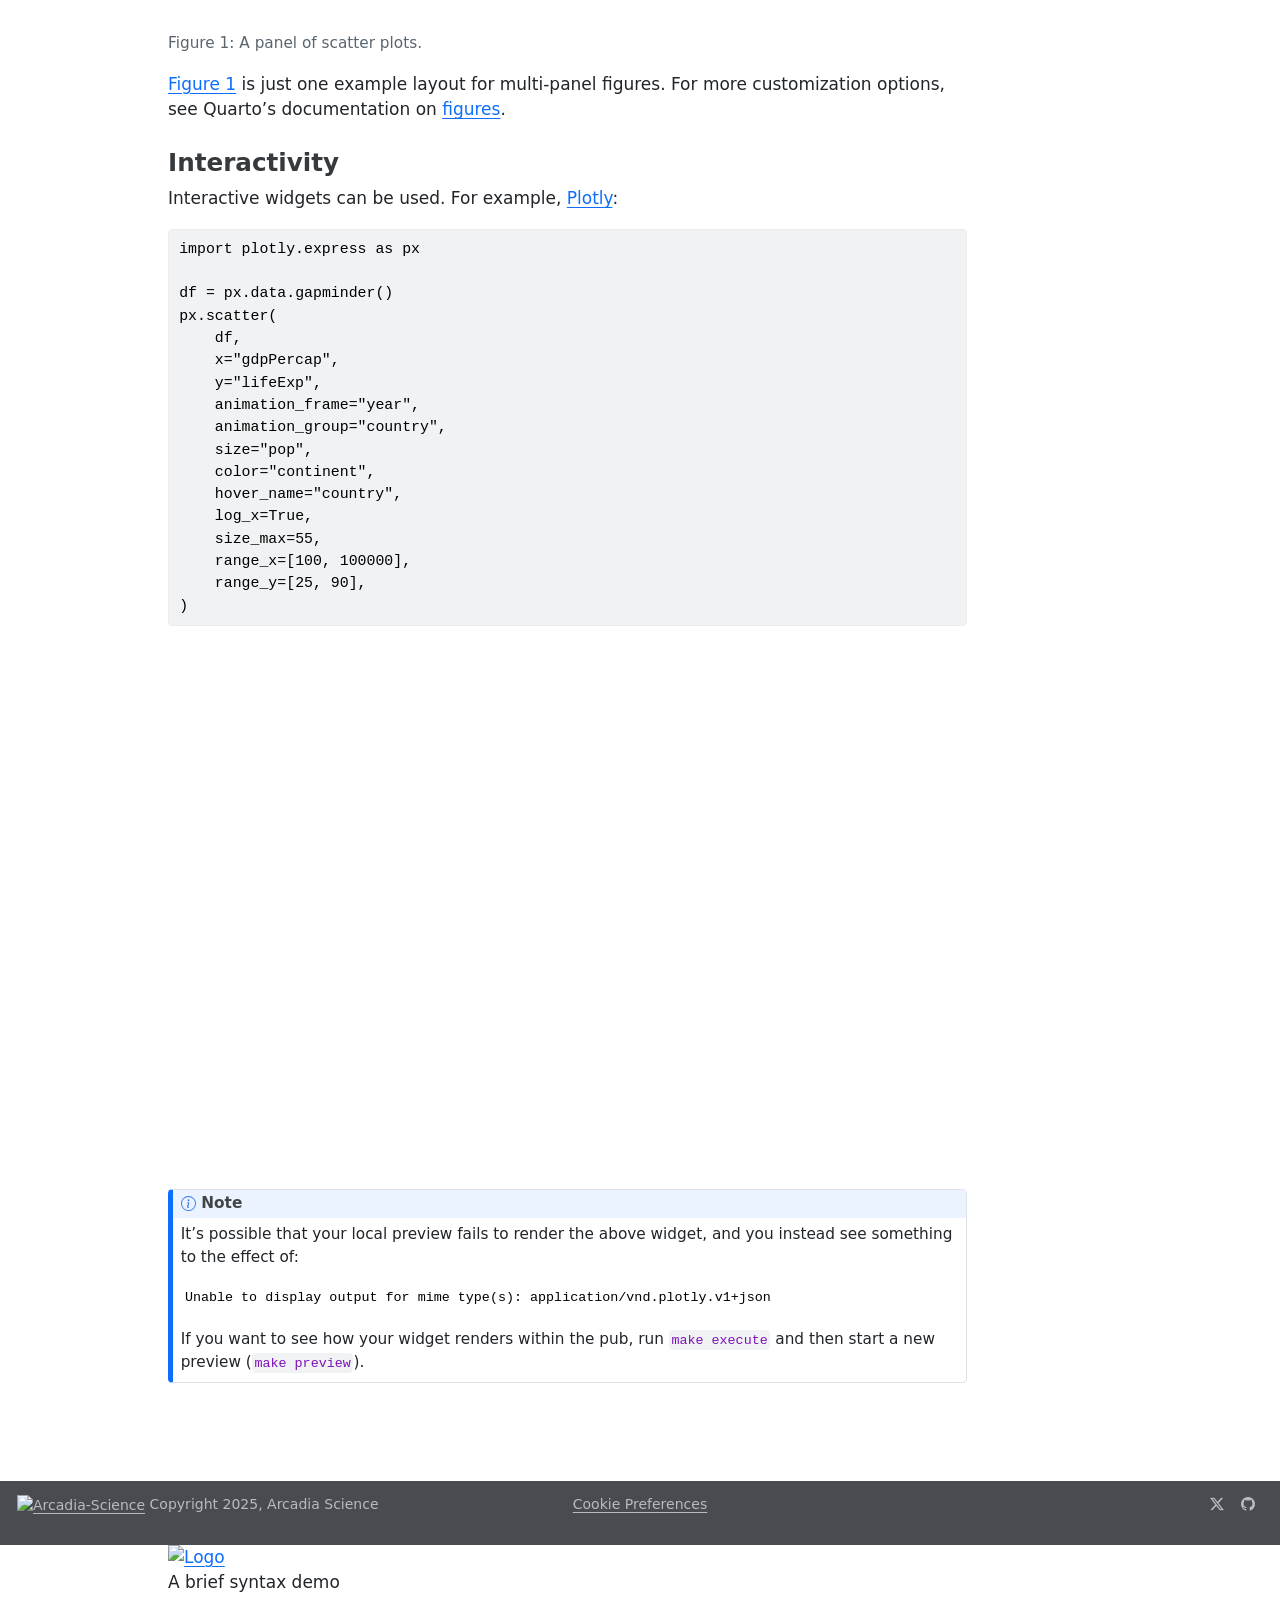
==== commit 9841df24: "Built site for gh-pages" ====
--- a/examples/demo.html
+++ b/examples/demo.html
@@ -2,7 +2,7 @@
 <html xmlns="http://www.w3.org/1999/xhtml" lang="en" xml:lang="en"><head>
 
 <meta charset="utf-8">
-<meta name="generator" content="quarto-1.7.31">
+<meta name="generator" content="quarto-1.8.27">
 
 <meta name="viewport" content="width=device-width, initial-scale=1.0, user-scalable=yes">
 
@@ -59,7 +59,7 @@
 </style>
 
 
-<script src="https://cdnjs.cloudflare.com/ajax/libs/jquery/3.5.1/jquery.min.js" integrity="sha512-bLT0Qm9VnAYZDflyKcBaQ2gg0hSYNQrJ8RilYldYQ1FxQYoCLtUjuuRuZo+fjqhx/qtq/1itJ0C2ejDxltZVFg==" crossorigin="anonymous"></script><script src="../site_libs/quarto-nav/quarto-nav.js"></script>
+<script src="https://cdn.jsdelivr.net/npm/jquery@3.5.1/dist/jquery.min.js" integrity="sha384-ZvpUoO/+PpLXR1lu4jmpXWu80pZlYUAfxl5NsBMWOEPSjUn/6Z/hRTt8+pR6L4N2" crossorigin="anonymous"></script><script src="../site_libs/quarto-nav/quarto-nav.js"></script>
 <script src="../site_libs/quarto-nav/headroom.min.js"></script>
 <script src="../site_libs/clipboard/clipboard.min.js"></script>
 <script src="../site_libs/quarto-search/autocomplete.umd.js"></script>
@@ -71,14 +71,15 @@
 <link href="../site_libs/cookie-consent/cookie-consent.css" rel="stylesheet">
 <script src="../site_libs/quarto-html/quarto.js" type="module"></script>
 <script src="../site_libs/quarto-html/tabsets/tabsets.js" type="module"></script>
+<script src="../site_libs/quarto-html/axe/axe-check.js" type="module"></script>
 <script src="../site_libs/quarto-html/popper.min.js"></script>
 <script src="../site_libs/quarto-html/tippy.umd.min.js"></script>
 <script src="../site_libs/quarto-html/anchor.min.js"></script>
 <link href="../site_libs/quarto-html/tippy.css" rel="stylesheet">
-<link href="../site_libs/quarto-html/quarto-syntax-highlighting-e1a5c8363afafaef2c763b6775fbf3ca.css" rel="stylesheet" id="quarto-text-highlighting-styles">
+<link href="../site_libs/quarto-html/quarto-syntax-highlighting-ed96de9b727972fe78a7b5d16c58bf87.css" rel="stylesheet" id="quarto-text-highlighting-styles">
 <script src="../site_libs/bootstrap/bootstrap.min.js"></script>
 <link href="../site_libs/bootstrap/bootstrap-icons.css" rel="stylesheet">
-<link href="../site_libs/bootstrap/bootstrap-6398a52119e632be5115e66ed2363dd4.min.css" rel="stylesheet" append-hash="true" id="quarto-bootstrap" data-mode="light">
+<link href="../site_libs/bootstrap/bootstrap-0efc9ca32613c735a474efe03a7559eb.min.css" rel="stylesheet" append-hash="true" id="quarto-bootstrap" data-mode="light">
 <script src="../site_libs/quarto-contrib/iconify-2.1.0/iconify-icon.min.js"></script>
 <script id="quarto-search-options" type="application/json">{
   "location": "navbar",
@@ -134,7 +135,7 @@
 });
 </script> 
   
-<script src="https://cdnjs.cloudflare.com/ajax/libs/require.js/2.3.6/require.min.js" integrity="sha512-c3Nl8+7g4LMSTdrm621y7kf9v3SDPnhxLNhcjFJbKECVnmZHTdo+IRO05sNLTH/D3vA6u1X32ehoLC7WFVdheg==" crossorigin="anonymous"></script>
+<script src="https://cdn.jsdelivr.net/npm/requirejs@2.3.6/require.min.js" integrity="sha384-c9c+LnTbwQ3aujuU7ULEPVvgLs+Fn6fJUvIGTsuu1ZcCf11fiEubah0ttpca4ntM sha384-6V1/AdqZRWk1KAlWbKBlGhN7VG4iE/yAZcO6NZPMF8od0vukrvr0tg4qY6NSrItx" crossorigin="anonymous"></script>
 
 <script type="application/javascript">define('jquery', [],function() {return window.jQuery;})</script>
 <script type="text/javascript">
@@ -499,13 +500,13 @@
 <!-- version-in-title.html -->
 <meta property="og:title" content="A brief syntax demo">
 <meta property="og:description" content="">
-<meta property="og:image" content="https://Arcadia-Science.github.io/2025-raman-spectrometer-comparison/examples/demo_files/figure-html/fig-random-scatter-plots-output-1.png">
+<meta property="og:image" content="https://Arcadia-Science.github.io/notebook-pub-test/examples/demo_files/figure-html/fig-random-scatter-plots-output-1.png">
 <meta property="og:image:alt" content="Add brief alt text: [Chart type] of [type of data] where [reason for including].">
 <meta property="og:image:height" content="938">
 <meta property="og:image:width" content="1324">
 <meta name="twitter:title" content="A brief syntax demo">
 <meta name="twitter:description" content="">
-<meta name="twitter:image" content="https://Arcadia-Science.github.io/2025-raman-spectrometer-comparison/examples/demo_files/figure-html/fig-random-scatter-plots-output-1.png">
+<meta name="twitter:image" content="https://Arcadia-Science.github.io/notebook-pub-test/examples/demo_files/figure-html/fig-random-scatter-plots-output-1.png">
 <meta name="twitter:image:alt" content="Add brief alt text: [Chart type] of [type of data] where [reason for including].">
 <meta name="twitter:image-height" content="938">
 <meta name="twitter:image-width" content="1324">
@@ -566,7 +567,7 @@
     var macros = [];
     for (var i = 0; i < mathElements.length; i++) {
       var texText = mathElements[i].firstChild;
-      if (mathElements[i].tagName == "SPAN") {
+      if (mathElements[i].tagName == "SPAN" && texText && texText.data) {
         window.katex.render(texText.data, mathElements[i], {
           displayMode: mathElements[i].classList.contains('display'),
           throwOnError: false,
@@ -593,7 +594,8 @@
       <div class="navbar-container container-fluid">
       <div class="navbar-brand-container mx-auto">
     <a href="https://research.arcadiascience.com/" class="navbar-brand navbar-brand-logo">
-    <img src="../assets/logo_text.png" alt="" class="navbar-logo">
+    <img src="../assets/logo_text.png" alt="" class="navbar-logo light-content">
+    <img src="../assets/logo_text.png" alt="" class="navbar-logo dark-content">
     </a>
   </div>
             <div id="quarto-search" class="" title="Search"></div>
@@ -756,7 +758,7 @@
 <h2 class="anchored" data-anchor-id="code">Code</h2>
 <p>Write code as you would in any Jupyter notebook.</p>
 <div id="f8f5414f" class="cell" data-execution_count="1">
-<div class="sourceCode cell-code" id="cb1"><pre class="sourceCode python code-with-copy"><code class="sourceCode python"><span id="cb1-1"><a href="#cb1-1" aria-hidden="true" tabindex="-1"></a><span class="kw">def</span> alertness(hours_sleep, coffees):</span>
+<div class="code-copy-outer-scaffold"><div class="sourceCode cell-code" id="cb1"><pre class="sourceCode python code-with-copy"><code class="sourceCode python"><span id="cb1-1"><a href="#cb1-1" aria-hidden="true" tabindex="-1"></a><span class="kw">def</span> alertness(hours_sleep, coffees):</span>
 <span id="cb1-2"><a href="#cb1-2" aria-hidden="true" tabindex="-1"></a>    base_alertness <span class="op">=</span> <span class="bu">min</span>(hours_sleep <span class="op">/</span> <span class="dv">8</span> <span class="op">*</span> <span class="dv">100</span>, <span class="dv">100</span>)</span>
 <span id="cb1-3"><a href="#cb1-3" aria-hidden="true" tabindex="-1"></a>    coffee_boost <span class="op">=</span> <span class="bu">min</span>(coffees <span class="op">*</span> <span class="dv">30</span>, <span class="dv">60</span>)</span>
 <span id="cb1-4"><a href="#cb1-4" aria-hidden="true" tabindex="-1"></a>    total <span class="op">=</span> <span class="bu">min</span>(base_alertness <span class="op">+</span> coffee_boost, <span class="dv">100</span>)</span>
@@ -766,7 +768,7 @@
 <span id="cb1-8"><a href="#cb1-8" aria-hidden="true" tabindex="-1"></a><span class="bu">print</span>(<span class="st">"Alertness stats:"</span>)</span>
 <span id="cb1-9"><a href="#cb1-9" aria-hidden="true" tabindex="-1"></a><span class="bu">print</span>(<span class="ss">f"4hrs sleep + 1 coffee: </span><span class="sc">{</span>alertness(<span class="dv">4</span>, <span class="dv">1</span>)<span class="sc">}</span><span class="ss">%"</span>)</span>
 <span id="cb1-10"><a href="#cb1-10" aria-hidden="true" tabindex="-1"></a><span class="bu">print</span>(<span class="ss">f"8hrs sleep + 0 coffee: </span><span class="sc">{</span>alertness(<span class="dv">8</span>, <span class="dv">0</span>)<span class="sc">}</span><span class="ss">%"</span>)</span>
-<span id="cb1-11"><a href="#cb1-11" aria-hidden="true" tabindex="-1"></a><span class="bu">print</span>(<span class="ss">f"2hrs sleep + 3 coffee: </span><span class="sc">{</span>alertness(<span class="dv">2</span>, <span class="dv">3</span>)<span class="sc">}</span><span class="ss">%"</span>)</span></code><button title="Copy to Clipboard" class="code-copy-button"><i class="bi"></i></button></pre></div>
+<span id="cb1-11"><a href="#cb1-11" aria-hidden="true" tabindex="-1"></a><span class="bu">print</span>(<span class="ss">f"2hrs sleep + 3 coffee: </span><span class="sc">{</span>alertness(<span class="dv">2</span>, <span class="dv">3</span>)<span class="sc">}</span><span class="ss">%"</span>)</span></code></pre></div><button title="Copy to Clipboard" class="code-copy-button"><i class="bi"></i></button></div>
 <div class="cell-output cell-output-stdout">
 <pre><code>Alertness stats:
 4hrs sleep + 1 coffee: 70.0%
@@ -781,10 +783,10 @@
 <div id="41e8964b" class="cell" data-execution_count="2">
 <details class="code-fold">
 <summary>Source code for this table</summary>
-<div class="sourceCode cell-code" id="cb3"><pre class="sourceCode python code-with-copy"><code class="sourceCode python"><span id="cb3-1"><a href="#cb3-1" aria-hidden="true" tabindex="-1"></a><span class="im">import</span> pandas <span class="im">as</span> pd</span>
+<div class="code-copy-outer-scaffold"><div class="sourceCode cell-code" id="cb3"><pre class="sourceCode python code-with-copy"><code class="sourceCode python"><span id="cb3-1"><a href="#cb3-1" aria-hidden="true" tabindex="-1"></a><span class="im">import</span> pandas <span class="im">as</span> pd</span>
 <span id="cb3-2"><a href="#cb3-2" aria-hidden="true" tabindex="-1"></a></span>
 <span id="cb3-3"><a href="#cb3-3" aria-hidden="true" tabindex="-1"></a>df <span class="op">=</span> pd.DataFrame({<span class="st">"a"</span>: [<span class="dv">1</span>, <span class="dv">2</span>, <span class="dv">3</span>], <span class="st">"b"</span>: [<span class="va">True</span>, <span class="va">True</span>, <span class="va">False</span>], <span class="st">"c"</span>: [<span class="st">"marco"</span>, <span class="st">"polo"</span>, <span class="st">"marco"</span>]})</span>
-<span id="cb3-4"><a href="#cb3-4" aria-hidden="true" tabindex="-1"></a>df</span></code><button title="Copy to Clipboard" class="code-copy-button"><i class="bi"></i></button></pre></div>
+<span id="cb3-4"><a href="#cb3-4" aria-hidden="true" tabindex="-1"></a>df</span></code></pre></div><button title="Copy to Clipboard" class="code-copy-button"><i class="bi"></i></button></div>
 </details>
 <div class="cell-output cell-output-display" data-execution_count="2">
 <div>
@@ -843,7 +845,7 @@
 </div>
 <p>Render the output in different places, like in the right margin (<code>#| column: margin</code>):</p>
 <div id="1741b288" class="cell page-columns page-full" data-execution_count="4">
-<div class="sourceCode cell-code" id="cb5"><pre class="sourceCode python code-with-copy"><code class="sourceCode python"><span id="cb5-1"><a href="#cb5-1" aria-hidden="true" tabindex="-1"></a>df</span></code><button title="Copy to Clipboard" class="code-copy-button"><i class="bi"></i></button></pre></div>
+<div class="code-copy-outer-scaffold"><div class="sourceCode cell-code" id="cb5"><pre class="sourceCode python code-with-copy"><code class="sourceCode python"><span id="cb5-1"><a href="#cb5-1" aria-hidden="true" tabindex="-1"></a>df</span></code></pre></div><button title="Copy to Clipboard" class="code-copy-button"><i class="bi"></i></button></div>
 
 <div class="no-row-height column-margin column-container"><div class="cell-output cell-output-display" data-execution_count="4">
 <div>
@@ -886,11 +888,11 @@
 <h3 class="anchored" data-anchor-id="annotation">Annotation</h3>
 <p>You can annotate lines of code. Lines will reveal their annotation when the user hovers over the circled number on the right hand side of the code block.</p>
 <div id="a494e11e" class="cell" data-execution_count="5">
-<div class="sourceCode cell-code" id="annotated-cell-4"><pre class="sourceCode python code-annotation-code code-with-copy code-annotated"><code class="sourceCode python"><span id="annotated-cell-4-1"><a href="#annotated-cell-4-1" aria-hidden="true" tabindex="-1"></a><span class="kw">def</span> alertness(hours_sleep, coffees):</span>
+<div class="code-copy-outer-scaffold"><div class="sourceCode cell-code" id="annotated-cell-4"><pre class="sourceCode python code-annotation-code code-with-copy code-annotated"><code class="sourceCode python"><span id="annotated-cell-4-1"><a href="#annotated-cell-4-1" aria-hidden="true" tabindex="-1"></a><span class="kw">def</span> alertness(hours_sleep, coffees):</span>
 <button class="code-annotation-anchor" data-target-cell="annotated-cell-4" data-target-annotation="1">1</button><span id="annotated-cell-4-2" class="code-annotation-target"><a href="#annotated-cell-4-2" aria-hidden="true" tabindex="-1"></a>    base_alertness <span class="op">=</span> <span class="bu">min</span>(hours_sleep <span class="op">/</span> <span class="dv">8</span> <span class="op">*</span> <span class="dv">100</span>, <span class="dv">100</span>)</span>
 <button class="code-annotation-anchor" data-target-cell="annotated-cell-4" data-target-annotation="2">2</button><span id="annotated-cell-4-3" class="code-annotation-target"><a href="#annotated-cell-4-3" aria-hidden="true" tabindex="-1"></a>    coffee_boost <span class="op">=</span> <span class="bu">min</span>(coffees <span class="op">*</span> <span class="dv">20</span>, <span class="dv">60</span>)</span>
 <button class="code-annotation-anchor" data-target-cell="annotated-cell-4" data-target-annotation="3">3</button><span id="annotated-cell-4-4" class="code-annotation-target"><a href="#annotated-cell-4-4" aria-hidden="true" tabindex="-1"></a>    total <span class="op">=</span> <span class="bu">min</span>(base_alertness <span class="op">+</span> coffee_boost, <span class="dv">100</span>)</span>
-<span id="annotated-cell-4-5"><a href="#annotated-cell-4-5" aria-hidden="true" tabindex="-1"></a>    <span class="cf">return</span> <span class="bu">round</span>(total, <span class="dv">1</span>)</span><div class="code-annotation-gutter-bg"></div><div class="code-annotation-gutter"></div></code><button title="Copy to Clipboard" class="code-copy-button"><i class="bi"></i></button></pre></div>
+<span id="annotated-cell-4-5"><a href="#annotated-cell-4-5" aria-hidden="true" tabindex="-1"></a>    <span class="cf">return</span> <span class="bu">round</span>(total, <span class="dv">1</span>)</span><div class="code-annotation-gutter-bg"></div><div class="code-annotation-gutter"></div></code></pre></div><button title="Copy to Clipboard" class="code-copy-button"><i class="bi"></i></button></div>
 <div class="cell-annotation">
 <dl class="code-annotation-container-hidden code-annotation-container-grid">
 <dt data-target-cell="annotated-cell-4" data-target-annotation="1">1</dt>
@@ -914,9 +916,9 @@
 <h3 class="anchored" data-anchor-id="codebase">Codebase</h3>
 <p>You can choose to either fold (<code>#| code-fold: true</code>) or supress (<code>#| echo: false</code>) code snippets that distract from the narrative. However, if you’ve written an extensive amount of code, it may be more practical to define it in a package that this notebook imports from, rather than defining it in the notebook itself. This project is already set up to import from packages found in the <code>src/</code> directory, so place any such code there. As an example, this code block imports code from a placeholder <code>analysis</code> package found at <code>src/analysis</code>.</p>
 <div id="6d4ad3d7" class="cell" data-execution_count="6">
-<div class="sourceCode cell-code" id="annotated-cell-5"><pre class="sourceCode python code-annotation-code code-with-copy code-annotated"><code class="sourceCode python"><button class="code-annotation-anchor" data-target-cell="annotated-cell-5" data-target-annotation="1">1</button><span id="annotated-cell-5-1" class="code-annotation-target"><a href="#annotated-cell-5-1" aria-hidden="true" tabindex="-1"></a><span class="im">from</span> analysis <span class="im">import</span> polo_if_marco</span>
+<div class="code-copy-outer-scaffold"><div class="sourceCode cell-code" id="annotated-cell-5"><pre class="sourceCode python code-annotation-code code-with-copy code-annotated"><code class="sourceCode python"><button class="code-annotation-anchor" data-target-cell="annotated-cell-5" data-target-annotation="1">1</button><span id="annotated-cell-5-1" class="code-annotation-target"><a href="#annotated-cell-5-1" aria-hidden="true" tabindex="-1"></a><span class="im">from</span> analysis <span class="im">import</span> polo_if_marco</span>
 <span id="annotated-cell-5-2"><a href="#annotated-cell-5-2" aria-hidden="true" tabindex="-1"></a></span>
-<span id="annotated-cell-5-3"><a href="#annotated-cell-5-3" aria-hidden="true" tabindex="-1"></a>polo_if_marco(<span class="st">"marco"</span>)</span><div class="code-annotation-gutter-bg"></div><div class="code-annotation-gutter"></div></code><button title="Copy to Clipboard" class="code-copy-button"><i class="bi"></i></button></pre></div>
+<span id="annotated-cell-5-3"><a href="#annotated-cell-5-3" aria-hidden="true" tabindex="-1"></a>polo_if_marco(<span class="st">"marco"</span>)</span><div class="code-annotation-gutter-bg"></div><div class="code-annotation-gutter"></div></code></pre></div><button title="Copy to Clipboard" class="code-copy-button"><i class="bi"></i></button></div>
 <div class="cell-annotation">
 <dl class="code-annotation-container-hidden code-annotation-container-grid">
 <dt data-target-cell="annotated-cell-5" data-target-annotation="1">1</dt>
@@ -938,7 +940,7 @@
 <h3 class="anchored" data-anchor-id="captions-labeling">Captions &amp; Labeling</h3>
 <p>In general, if a cell output is a figure or table, you should caption and label it.</p>
 <div class="cell" data-execution_count="7">
-<div class="sourceCode cell-code" id="cb7"><pre class="sourceCode python code-with-copy"><code class="sourceCode python"><span id="cb7-1"><a href="#cb7-1" aria-hidden="true" tabindex="-1"></a>df</span></code><button title="Copy to Clipboard" class="code-copy-button"><i class="bi"></i></button></pre></div>
+<div class="code-copy-outer-scaffold"><div class="sourceCode cell-code" id="cb7"><pre class="sourceCode python code-with-copy"><code class="sourceCode python"><span id="cb7-1"><a href="#cb7-1" aria-hidden="true" tabindex="-1"></a>df</span></code></pre></div><button title="Copy to Clipboard" class="code-copy-button"><i class="bi"></i></button></div>
 <div id="tbl-small-table" class="cell quarto-float quarto-figure quarto-figure-center anchored" data-execution_count="7">
 <figure class="quarto-float quarto-float-tbl figure">
 <figcaption class="quarto-float-caption-top quarto-float-caption quarto-float-tbl" id="tbl-small-table-caption-0ceaefa1-69ba-4598-a22c-09a6ac19f8ca">
@@ -997,15 +999,15 @@
 <div class="callout-body-container callout-body">
 <p>If the cell output is a table, the label ID should be prefixed with <code>tbl-</code>. If it’s a figure, prefix with <code>fig-</code>.</p>
 <p>For example, a table could be captioned and labeled with:</p>
-<div class="sourceCode" id="cb8"><pre class="sourceCode python code-with-copy"><code class="sourceCode python"><span id="cb8-1"><a href="#cb8-1" aria-hidden="true" tabindex="-1"></a><span class="co">#| label: tbl-small-table</span></span>
-<span id="cb8-2"><a href="#cb8-2" aria-hidden="true" tabindex="-1"></a><span class="co">#| tbl-cap: "This is a small table."</span></span></code><button title="Copy to Clipboard" class="code-copy-button"><i class="bi"></i></button></pre></div>
+<div class="code-copy-outer-scaffold"><div class="sourceCode" id="cb8"><pre class="sourceCode python code-with-copy"><code class="sourceCode python"><span id="cb8-1"><a href="#cb8-1" aria-hidden="true" tabindex="-1"></a><span class="co">#| label: tbl-small-table</span></span>
+<span id="cb8-2"><a href="#cb8-2" aria-hidden="true" tabindex="-1"></a><span class="co">#| tbl-cap: "This is a small table."</span></span></code></pre></div><button title="Copy to Clipboard" class="code-copy-button"><i class="bi"></i></button></div>
 <p>And a figure could be captioned and labeled with:</p>
-<div class="sourceCode" id="cb9"><pre class="sourceCode python code-with-copy"><code class="sourceCode python"><span id="cb9-1"><a href="#cb9-1" aria-hidden="true" tabindex="-1"></a><span class="co">#| label: fig-some-figure</span></span>
-<span id="cb9-2"><a href="#cb9-2" aria-hidden="true" tabindex="-1"></a><span class="co">#| fig-cap: "This is some figure."</span></span></code><button title="Copy to Clipboard" class="code-copy-button"><i class="bi"></i></button></pre></div>
+<div class="code-copy-outer-scaffold"><div class="sourceCode" id="cb9"><pre class="sourceCode python code-with-copy"><code class="sourceCode python"><span id="cb9-1"><a href="#cb9-1" aria-hidden="true" tabindex="-1"></a><span class="co">#| label: fig-some-figure</span></span>
+<span id="cb9-2"><a href="#cb9-2" aria-hidden="true" tabindex="-1"></a><span class="co">#| fig-cap: "This is some figure."</span></span></code></pre></div><button title="Copy to Clipboard" class="code-copy-button"><i class="bi"></i></button></div>
 </div>
 </div>
 <p>If your code block produces several plots, you can subcaption each:</p>
-<div class="sourceCode cell-code" id="cb10"><pre class="sourceCode python code-with-copy"><code class="sourceCode python"><span id="cb10-1"><a href="#cb10-1" aria-hidden="true" tabindex="-1"></a><span class="im">import</span> matplotlib.pyplot <span class="im">as</span> plt</span>
+<div class="code-copy-outer-scaffold"><div class="sourceCode cell-code" id="cb10"><pre class="sourceCode python code-with-copy"><code class="sourceCode python"><span id="cb10-1"><a href="#cb10-1" aria-hidden="true" tabindex="-1"></a><span class="im">import</span> matplotlib.pyplot <span class="im">as</span> plt</span>
 <span id="cb10-2"><a href="#cb10-2" aria-hidden="true" tabindex="-1"></a><span class="im">import</span> numpy <span class="im">as</span> np</span>
 <span id="cb10-3"><a href="#cb10-3" aria-hidden="true" tabindex="-1"></a></span>
 <span id="cb10-4"><a href="#cb10-4" aria-hidden="true" tabindex="-1"></a></span>
@@ -1018,7 +1020,7 @@
 <span id="cb10-11"><a href="#cb10-11" aria-hidden="true" tabindex="-1"></a></span>
 <span id="cb10-12"><a href="#cb10-12" aria-hidden="true" tabindex="-1"></a></span>
 <span id="cb10-13"><a href="#cb10-13" aria-hidden="true" tabindex="-1"></a><span class="cf">for</span> _ <span class="kw">in</span> <span class="bu">range</span>(<span class="dv">4</span>):</span>
-<span id="cb10-14"><a href="#cb10-14" aria-hidden="true" tabindex="-1"></a>    random_plot()</span></code><button title="Copy to Clipboard" class="code-copy-button"><i class="bi"></i></button></pre></div>
+<span id="cb10-14"><a href="#cb10-14" aria-hidden="true" tabindex="-1"></a>    random_plot()</span></code></pre></div><button title="Copy to Clipboard" class="code-copy-button"><i class="bi"></i></button></div>
 <div id="fig-random-scatter-plots" class="quarto-layout-panel">
 <figure class="quarto-float quarto-float-fig figure">
 <div aria-describedby="fig-random-scatter-plots-caption-0ceaefa1-69ba-4598-a22c-09a6ac19f8ca">
@@ -1086,7 +1088,7 @@
 <h3 class="anchored" data-anchor-id="interactivity">Interactivity</h3>
 <p>Interactive widgets can be used. For example, <a href="https://plotly.com/python/">Plotly</a>:</p>
 <div id="78a08fe8" class="cell" data-execution_count="9">
-<div class="sourceCode cell-code" id="cb11"><pre class="sourceCode python code-with-copy"><code class="sourceCode python"><span id="cb11-1"><a href="#cb11-1" aria-hidden="true" tabindex="-1"></a><span class="im">import</span> plotly.express <span class="im">as</span> px</span>
+<div class="code-copy-outer-scaffold"><div class="sourceCode cell-code" id="cb11"><pre class="sourceCode python code-with-copy"><code class="sourceCode python"><span id="cb11-1"><a href="#cb11-1" aria-hidden="true" tabindex="-1"></a><span class="im">import</span> plotly.express <span class="im">as</span> px</span>
 <span id="cb11-2"><a href="#cb11-2" aria-hidden="true" tabindex="-1"></a></span>
 <span id="cb11-3"><a href="#cb11-3" aria-hidden="true" tabindex="-1"></a>df <span class="op">=</span> px.data.gapminder()</span>
 <span id="cb11-4"><a href="#cb11-4" aria-hidden="true" tabindex="-1"></a>px.scatter(</span>
@@ -1102,7 +1104,7 @@
 <span id="cb11-14"><a href="#cb11-14" aria-hidden="true" tabindex="-1"></a>    size_max<span class="op">=</span><span class="dv">55</span>,</span>
 <span id="cb11-15"><a href="#cb11-15" aria-hidden="true" tabindex="-1"></a>    range_x<span class="op">=</span>[<span class="dv">100</span>, <span class="dv">100000</span>],</span>
 <span id="cb11-16"><a href="#cb11-16" aria-hidden="true" tabindex="-1"></a>    range_y<span class="op">=</span>[<span class="dv">25</span>, <span class="dv">90</span>],</span>
-<span id="cb11-17"><a href="#cb11-17" aria-hidden="true" tabindex="-1"></a>)</span></code><button title="Copy to Clipboard" class="code-copy-button"><i class="bi"></i></button></pre></div>
+<span id="cb11-17"><a href="#cb11-17" aria-hidden="true" tabindex="-1"></a>)</span></code></pre></div><button title="Copy to Clipboard" class="code-copy-button"><i class="bi"></i></button></div>
 <div class="cell-output cell-output-display">
 <div>                            <div id="d8152000-5bea-4b3e-b649-31cf6a824556" class="plotly-graph-div" style="height:525px; width:100%;"></div>            <script type="text/javascript">                require(["plotly"], function(Plotly) {                    window.PLOTLYENV=window.PLOTLYENV || {};                                    if (document.getElementById("d8152000-5bea-4b3e-b649-31cf6a824556")) {                    Plotly.newPlot(                        "d8152000-5bea-4b3e-b649-31cf6a824556",                        [{"hovertemplate":"\u003cb\u003e%{hovertext}\u003c\u002fb\u003e\u003cbr\u003e\u003cbr\u003econtinent=Asia\u003cbr\u003eyear=1952\u003cbr\u003egdpPercap=%{x}\u003cbr\u003elifeExp=%{y}\u003cbr\u003epop=%{marker.size}\u003cextra\u003e\u003c\u002fextra\u003e","hovertext":["Afghanistan","Bahrain","Bangladesh","Cambodia","China","Hong Kong, China","India","Indonesia","Iran","Iraq","Israel","Japan","Jordan","Korea, Dem. Rep.","Korea, Rep.","Kuwait","Lebanon","Malaysia","Mongolia","Myanmar","Nepal","Oman","Pakistan","Philippines","Saudi Arabia","Singapore","Sri Lanka","Syria","Taiwan","Thailand","Vietnam","West Bank and Gaza","Yemen, Rep."],"ids":["Afghanistan","Bahrain","Bangladesh","Cambodia","China","Hong Kong, China","India","Indonesia","Iran","Iraq","Israel","Japan","Jordan","Korea, Dem. Rep.","Korea, Rep.","Kuwait","Lebanon","Malaysia","Mongolia","Myanmar","Nepal","Oman","Pakistan","Philippines","Saudi Arabia","Singapore","Sri Lanka","Syria","Taiwan","Thailand","Vietnam","West Bank and Gaza","Yemen, Rep."],"legendgroup":"Asia","marker":{"color":"#636efa","size":[8425333,120447,46886859,4693836,556263527,2125900,372000000,82052000,17272000,5441766,1620914,86459025,607914,8865488,20947571,160000,1439529,6748378,800663,20092996,9182536,507833,41346560,22438691,4005677,1127000,7982342,3661549,8550362,21289402,26246839,1030585,4963829],"sizemode":"area","sizeref":435928.2961983471,"symbol":"circle"},"mode":"markers","name":"Asia","orientation":"v","showlegend":true,"x":[779.4453145,9867.084765,684.2441716,368.4692856,400.448611,3054.421209,546.5657493,749.6816546,3035.326002,4129.766056,4086.522128,3216.956347,1546.907807,1088.277758,1030.592226,108382.3529,4834.804067,1831.132894,786.5668575,331.0,545.8657228999998,1828.230307,684.5971437999998,1272.880995,6459.554823,2315.138227,1083.53203,1643.485354,1206.947913,757.7974177,605.0664917,1515.5923289999996,781.7175761],"xaxis":"x","y":[28.801,50.93899999999999,37.484,39.417,44.0,60.96,37.37300000000001,37.468,44.869,45.32,65.39,63.03,43.158,50.056,47.453,55.565,55.928,48.463,42.244,36.319,36.157,37.578,43.43600000000001,47.752,39.875,60.396,57.593,45.883,58.5,50.848,40.412,43.16,32.548],"yaxis":"y","type":"scatter"},{"hovertemplate":"\u003cb\u003e%{hovertext}\u003c\u002fb\u003e\u003cbr\u003e\u003cbr\u003econtinent=Europe\u003cbr\u003eyear=1952\u003cbr\u003egdpPercap=%{x}\u003cbr\u003elifeExp=%{y}\u003cbr\u003epop=%{marker.size}\u003cextra\u003e\u003c\u002fextra\u003e","hovertext":["Albania","Austria","Belgium","Bosnia and Herzegovina","Bulgaria","Croatia","Czech Republic","Denmark","Finland","France","Germany","Greece","Hungary","Iceland","Ireland","Italy","Montenegro","Netherlands","Norway","Poland","Portugal","Romania","Serbia","Slovak Republic","Slovenia","Spain","Sweden","Switzerland","Turkey","United Kingdom"],"ids":["Albania","Austria","Belgium","Bosnia and Herzegovina","Bulgaria","Croatia","Czech Republic","Denmark","Finland","France","Germany","Greece","Hungary","Iceland","Ireland","Italy","Montenegro","Netherlands","Norway","Poland","Portugal","Romania","Serbia","Slovak Republic","Slovenia","Spain","Sweden","Switzerland","Turkey","United Kingdom"],"legendgroup":"Europe","marker":{"color":"#EF553B","size":[1282697,6927772,8730405,2791000,7274900,3882229,9125183,4334000,4090500,42459667,69145952,7733250,9504000,147962,2952156,47666000,413834,10381988,3327728,25730551,8526050,16630000,6860147,3558137,1489518,28549870,7124673,4815000,22235677,50430000],"sizemode":"area","sizeref":435928.2961983471,"symbol":"circle"},"mode":"markers","name":"Europe","orientation":"v","showlegend":true,"x":[1601.056136,6137.076492,8343.105126999999,973.5331948,2444.286648,3119.23652,6876.14025,9692.385245,6424.519071,7029.809327,7144.114393000002,3530.690067,5263.673816,7267.688428,5210.280328,4931.404154999998,2647.585601,8941.571858,10095.42172,4029.329699,3068.319867,3144.613186,3581.459448,5074.659104,4215.041741,3834.034742,8527.844662000001,14734.23275,1969.10098,9979.508487],"xaxis":"x","y":[55.23,66.8,68.0,53.82,59.6,61.21,66.87,70.78,66.55,67.41,67.5,65.86,64.03,72.49,66.91,65.94,59.164,72.13,72.67,61.31,59.82,61.05,57.996,64.36,65.57,64.94,71.86,69.62,43.585,69.18],"yaxis":"y","type":"scatter"},{"hovertemplate":"\u003cb\u003e%{hovertext}\u003c\u002fb\u003e\u003cbr\u003e\u003cbr\u003econtinent=Africa\u003cbr\u003eyear=1952\u003cbr\u003egdpPercap=%{x}\u003cbr\u003elifeExp=%{y}\u003cbr\u003epop=%{marker.size}\u003cextra\u003e\u003c\u002fextra\u003e","hovertext":["Algeria","Angola","Benin","Botswana","Burkina Faso","Burundi","Cameroon","Central African Republic","Chad","Comoros","Congo, Dem. Rep.","Congo, Rep.","Cote d'Ivoire","Djibouti","Egypt","Equatorial Guinea","Eritrea","Ethiopia","Gabon","Gambia","Ghana","Guinea","Guinea-Bissau","Kenya","Lesotho","Liberia","Libya","Madagascar","Malawi","Mali","Mauritania","Mauritius","Morocco","Mozambique","Namibia","Niger","Nigeria","Reunion","Rwanda","Sao Tome and Principe","Senegal","Sierra Leone","Somalia","South Africa","Sudan","Swaziland","Tanzania","Togo","Tunisia","Uganda","Zambia","Zimbabwe"],"ids":["Algeria","Angola","Benin","Botswana","Burkina Faso","Burundi","Cameroon","Central African Republic","Chad","Comoros","Congo, Dem. Rep.","Congo, Rep.","Cote d'Ivoire","Djibouti","Egypt","Equatorial Guinea","Eritrea","Ethiopia","Gabon","Gambia","Ghana","Guinea","Guinea-Bissau","Kenya","Lesotho","Liberia","Libya","Madagascar","Malawi","Mali","Mauritania","Mauritius","Morocco","Mozambique","Namibia","Niger","Nigeria","Reunion","Rwanda","Sao Tome and Principe","Senegal","Sierra Leone","Somalia","South Africa","Sudan","Swaziland","Tanzania","Togo","Tunisia","Uganda","Zambia","Zimbabwe"],"legendgroup":"Africa","marker":{"color":"#00cc96","size":[9279525,4232095,1738315,442308,4469979,2445618,5009067,1291695,2682462,153936,14100005,854885,2977019,63149,22223309,216964,1438760,20860941,420702,284320,5581001,2664249,580653,6464046,748747,863308,1019729,4762912,2917802,3838168,1022556,516556,9939217,6446316,485831,3379468,33119096,257700,2534927,60011,2755589,2143249,2526994,14264935,8504667,290243,8322925,1219113,3647735,5824797,2672000,3080907],"sizemode":"area","sizeref":435928.2961983471,"symbol":"circle"},"mode":"markers","name":"Africa","orientation":"v","showlegend":true,"x":[2449.008185,3520.610273,1062.7522,851.2411407,543.2552413,339.2964587,1172.667655,1071.310713,1178.665927,1102.990936,780.5423257,2125.621418,1388.594732,2669.529475,1418.822445,375.6431231,328.9405571000001,362.1462796,4293.476475,485.2306591,911.2989371,510.1964923000001,299.850319,853.5409189999998,298.8462121,575.5729961000002,2387.54806,1443.011715,369.1650802,452.3369807,743.1159097,1967.955707,1688.20357,468.5260381,2423.780443,761.879376,1077.281856,2718.885295,493.3238752,879.5835855,1450.356983,879.7877358,1135.749842,4725.295531000002,1615.991129,1148.376626,716.6500721,859.8086567,1468.475631,734.753484,1147.388831,406.8841148],"xaxis":"x","y":[43.077,30.015,38.223,47.622,31.975,39.031,38.523,35.463,38.092,40.715,39.143,42.111,40.477,34.812,41.893,34.482,35.92800000000001,34.078,37.003,30.0,43.149,33.609,32.5,42.27,42.13800000000001,38.48,42.723,36.681,36.256,33.685,40.543,50.986,42.87300000000001,31.286,41.725,37.444,36.324,52.724,40.0,46.471,37.278,30.331,32.978,45.00899999999999,38.635,41.407,41.215,38.596,44.6,39.978,42.038,48.451],"yaxis":"y","type":"scatter"},{"hovertemplate":"\u003cb\u003e%{hovertext}\u003c\u002fb\u003e\u003cbr\u003e\u003cbr\u003econtinent=Americas\u003cbr\u003eyear=1952\u003cbr\u003egdpPercap=%{x}\u003cbr\u003elifeExp=%{y}\u003cbr\u003epop=%{marker.size}\u003cextra\u003e\u003c\u002fextra\u003e","hovertext":["Argentina","Bolivia","Brazil","Canada","Chile","Colombia","Costa Rica","Cuba","Dominican Republic","Ecuador","El Salvador","Guatemala","Haiti","Honduras","Jamaica","Mexico","Nicaragua","Panama","Paraguay","Peru","Puerto Rico","Trinidad and Tobago","United States","Uruguay","Venezuela"],"ids":["Argentina","Bolivia","Brazil","Canada","Chile","Colombia","Costa Rica","Cuba","Dominican Republic","Ecuador","El Salvador","Guatemala","Haiti","Honduras","Jamaica","Mexico","Nicaragua","Panama","Paraguay","Peru","Puerto Rico","Trinidad and Tobago","United States","Uruguay","Venezuela"],"legendgroup":"Americas","marker":{"color":"#ab63fa","size":[17876956,2883315,56602560,14785584,6377619,12350771,926317,6007797,2491346,3548753,2042865,3146381,3201488,1517453,1426095,30144317,1165790,940080,1555876,8025700,2227000,662850,157553000,2252965,5439568],"sizemode":"area","sizeref":435928.2961983471,"symbol":"circle"},"mode":"markers","name":"Americas","orientation":"v","showlegend":true,"x":[5911.315053,2677.326347,2108.944355,11367.16112,3939.978789,2144.115096,2627.0094710000008,5586.53878,1397.717137,3522.110717,3048.3029,2428.2377690000008,1840.366939,2194.926204,2898.530881,3478.125529,3112.363948,2480.380334,1952.308701,3758.523437,3081.959785,3023.271928,13990.482080000002,5716.766744,7689.799761],"xaxis":"x","y":[62.485,40.414,50.917,68.75,54.745,50.643,57.206,59.42100000000001,45.928,48.357,45.262,42.023,37.579,41.912,58.53,50.789,42.31399999999999,55.191,62.649,43.902,64.28,59.1,68.44,66.071,55.088],"yaxis":"y","type":"scatter"},{"hovertemplate":"\u003cb\u003e%{hovertext}\u003c\u002fb\u003e\u003cbr\u003e\u003cbr\u003econtinent=Oceania\u003cbr\u003eyear=1952\u003cbr\u003egdpPercap=%{x}\u003cbr\u003elifeExp=%{y}\u003cbr\u003epop=%{marker.size}\u003cextra\u003e\u003c\u002fextra\u003e","hovertext":["Australia","New Zealand"],"ids":["Australia","New Zealand"],"legendgroup":"Oceania","marker":{"color":"#FFA15A","size":[8691212,1994794],"sizemode":"area","sizeref":435928.2961983471,"symbol":"circle"},"mode":"markers","name":"Oceania","orientation":"v","showlegend":true,"x":[10039.59564,10556.57566],"xaxis":"x","y":[69.12,69.39],"yaxis":"y","type":"scatter"}],                        {"template":{"data":{"histogram2dcontour":[{"type":"histogram2dcontour","colorbar":{"outlinewidth":0,"ticks":""},"colorscale":[[0.0,"#0d0887"],[0.1111111111111111,"#46039f"],[0.2222222222222222,"#7201a8"],[0.3333333333333333,"#9c179e"],[0.4444444444444444,"#bd3786"],[0.5555555555555556,"#d8576b"],[0.6666666666666666,"#ed7953"],[0.7777777777777778,"#fb9f3a"],[0.8888888888888888,"#fdca26"],[1.0,"#f0f921"]]}],"choropleth":[{"type":"choropleth","colorbar":{"outlinewidth":0,"ticks":""}}],"histogram2d":[{"type":"histogram2d","colorbar":{"outlinewidth":0,"ticks":""},"colorscale":[[0.0,"#0d0887"],[0.1111111111111111,"#46039f"],[0.2222222222222222,"#7201a8"],[0.3333333333333333,"#9c179e"],[0.4444444444444444,"#bd3786"],[0.5555555555555556,"#d8576b"],[0.6666666666666666,"#ed7953"],[0.7777777777777778,"#fb9f3a"],[0.8888888888888888,"#fdca26"],[1.0,"#f0f921"]]}],"heatmap":[{"type":"heatmap","colorbar":{"outlinewidth":0,"ticks":""},"colorscale":[[0.0,"#0d0887"],[0.1111111111111111,"#46039f"],[0.2222222222222222,"#7201a8"],[0.3333333333333333,"#9c179e"],[0.4444444444444444,"#bd3786"],[0.5555555555555556,"#d8576b"],[0.6666666666666666,"#ed7953"],[0.7777777777777778,"#fb9f3a"],[0.8888888888888888,"#fdca26"],[1.0,"#f0f921"]]}],"heatmapgl":[{"type":"heatmapgl","colorbar":{"outlinewidth":0,"ticks":""},"colorscale":[[0.0,"#0d0887"],[0.1111111111111111,"#46039f"],[0.2222222222222222,"#7201a8"],[0.3333333333333333,"#9c179e"],[0.4444444444444444,"#bd3786"],[0.5555555555555556,"#d8576b"],[0.6666666666666666,"#ed7953"],[0.7777777777777778,"#fb9f3a"],[0.8888888888888888,"#fdca26"],[1.0,"#f0f921"]]}],"contourcarpet":[{"type":"contourcarpet","colorbar":{"outlinewidth":0,"ticks":""}}],"contour":[{"type":"contour","colorbar":{"outlinewidth":0,"ticks":""},"colorscale":[[0.0,"#0d0887"],[0.1111111111111111,"#46039f"],[0.2222222222222222,"#7201a8"],[0.3333333333333333,"#9c179e"],[0.4444444444444444,"#bd3786"],[0.5555555555555556,"#d8576b"],[0.6666666666666666,"#ed7953"],[0.7777777777777778,"#fb9f3a"],[0.8888888888888888,"#fdca26"],[1.0,"#f0f921"]]}],"surface":[{"type":"surface","colorbar":{"outlinewidth":0,"ticks":""},"colorscale":[[0.0,"#0d0887"],[0.1111111111111111,"#46039f"],[0.2222222222222222,"#7201a8"],[0.3333333333333333,"#9c179e"],[0.4444444444444444,"#bd3786"],[0.5555555555555556,"#d8576b"],[0.6666666666666666,"#ed7953"],[0.7777777777777778,"#fb9f3a"],[0.8888888888888888,"#fdca26"],[1.0,"#f0f921"]]}],"mesh3d":[{"type":"mesh3d","colorbar":{"outlinewidth":0,"ticks":""}}],"scatter":[{"fillpattern":{"fillmode":"overlay","size":10,"solidity":0.2},"type":"scatter"}],"parcoords":[{"type":"parcoords","line":{"colorbar":{"outlinewidth":0,"ticks":""}}}],"scatterpolargl":[{"type":"scatterpolargl","marker":{"colorbar":{"outlinewidth":0,"ticks":""}}}],"bar":[{"error_x":{"color":"#2a3f5f"},"error_y":{"color":"#2a3f5f"},"marker":{"line":{"color":"#E5ECF6","width":0.5},"pattern":{"fillmode":"overlay","size":10,"solidity":0.2}},"type":"bar"}],"scattergeo":[{"type":"scattergeo","marker":{"colorbar":{"outlinewidth":0,"ticks":""}}}],"scatterpolar":[{"type":"scatterpolar","marker":{"colorbar":{"outlinewidth":0,"ticks":""}}}],"histogram":[{"marker":{"pattern":{"fillmode":"overlay","size":10,"solidity":0.2}},"type":"histogram"}],"scattergl":[{"type":"scattergl","marker":{"colorbar":{"outlinewidth":0,"ticks":""}}}],"scatter3d":[{"type":"scatter3d","line":{"colorbar":{"outlinewidth":0,"ticks":""}},"marker":{"colorbar":{"outlinewidth":0,"ticks":""}}}],"scattermapbox":[{"type":"scattermapbox","marker":{"colorbar":{"outlinewidth":0,"ticks":""}}}],"scatterternary":[{"type":"scatterternary","marker":{"colorbar":{"outlinewidth":0,"ticks":""}}}],"scattercarpet":[{"type":"scattercarpet","marker":{"colorbar":{"outlinewidth":0,"ticks":""}}}],"carpet":[{"aaxis":{"endlinecolor":"#2a3f5f","gridcolor":"white","linecolor":"white","minorgridcolor":"white","startlinecolor":"#2a3f5f"},"baxis":{"endlinecolor":"#2a3f5f","gridcolor":"white","linecolor":"white","minorgridcolor":"white","startlinecolor":"#2a3f5f"},"type":"carpet"}],"table":[{"cells":{"fill":{"color":"#EBF0F8"},"line":{"color":"white"}},"header":{"fill":{"color":"#C8D4E3"},"line":{"color":"white"}},"type":"table"}],"barpolar":[{"marker":{"line":{"color":"#E5ECF6","width":0.5},"pattern":{"fillmode":"overlay","size":10,"solidity":0.2}},"type":"barpolar"}],"pie":[{"automargin":true,"type":"pie"}]},"layout":{"autotypenumbers":"strict","colorway":["#636efa","#EF553B","#00cc96","#ab63fa","#FFA15A","#19d3f3","#FF6692","#B6E880","#FF97FF","#FECB52"],"font":{"color":"#2a3f5f"},"hovermode":"closest","hoverlabel":{"align":"left"},"paper_bgcolor":"white","plot_bgcolor":"#E5ECF6","polar":{"bgcolor":"#E5ECF6","angularaxis":{"gridcolor":"white","linecolor":"white","ticks":""},"radialaxis":{"gridcolor":"white","linecolor":"white","ticks":""}},"ternary":{"bgcolor":"#E5ECF6","aaxis":{"gridcolor":"white","linecolor":"white","ticks":""},"baxis":{"gridcolor":"white","linecolor":"white","ticks":""},"caxis":{"gridcolor":"white","linecolor":"white","ticks":""}},"coloraxis":{"colorbar":{"outlinewidth":0,"ticks":""}},"colorscale":{"sequential":[[0.0,"#0d0887"],[0.1111111111111111,"#46039f"],[0.2222222222222222,"#7201a8"],[0.3333333333333333,"#9c179e"],[0.4444444444444444,"#bd3786"],[0.5555555555555556,"#d8576b"],[0.6666666666666666,"#ed7953"],[0.7777777777777778,"#fb9f3a"],[0.8888888888888888,"#fdca26"],[1.0,"#f0f921"]],"sequentialminus":[[0.0,"#0d0887"],[0.1111111111111111,"#46039f"],[0.2222222222222222,"#7201a8"],[0.3333333333333333,"#9c179e"],[0.4444444444444444,"#bd3786"],[0.5555555555555556,"#d8576b"],[0.6666666666666666,"#ed7953"],[0.7777777777777778,"#fb9f3a"],[0.8888888888888888,"#fdca26"],[1.0,"#f0f921"]],"diverging":[[0,"#8e0152"],[0.1,"#c51b7d"],[0.2,"#de77ae"],[0.3,"#f1b6da"],[0.4,"#fde0ef"],[0.5,"#f7f7f7"],[0.6,"#e6f5d0"],[0.7,"#b8e186"],[0.8,"#7fbc41"],[0.9,"#4d9221"],[1,"#276419"]]},"xaxis":{"gridcolor":"white","linecolor":"white","ticks":"","title":{"standoff":15},"zerolinecolor":"white","automargin":true,"zerolinewidth":2},"yaxis":{"gridcolor":"white","linecolor":"white","ticks":"","title":{"standoff":15},"zerolinecolor":"white","automargin":true,"zerolinewidth":2},"scene":{"xaxis":{"backgroundcolor":"#E5ECF6","gridcolor":"white","linecolor":"white","showbackground":true,"ticks":"","zerolinecolor":"white","gridwidth":2},"yaxis":{"backgroundcolor":"#E5ECF6","gridcolor":"white","linecolor":"white","showbackground":true,"ticks":"","zerolinecolor":"white","gridwidth":2},"zaxis":{"backgroundcolor":"#E5ECF6","gridcolor":"white","linecolor":"white","showbackground":true,"ticks":"","zerolinecolor":"white","gridwidth":2}},"shapedefaults":{"line":{"color":"#2a3f5f"}},"annotationdefaults":{"arrowcolor":"#2a3f5f","arrowhead":0,"arrowwidth":1},"geo":{"bgcolor":"white","landcolor":"#E5ECF6","subunitcolor":"white","showland":true,"showlakes":true,"lakecolor":"white"},"title":{"x":0.05},"mapbox":{"style":"light"},"margin":{"b":0,"l":0,"r":0,"t":30}}},"xaxis":{"anchor":"y","domain":[0.0,1.0],"title":{"text":"gdpPercap"},"type":"log","range":[2.0,5.0]},"yaxis":{"anchor":"x","domain":[0.0,1.0],"title":{"text":"lifeExp"},"range":[25,90]},"legend":{"title":{"text":"continent"},"tracegroupgap":0,"itemsizing":"constant"},"updatemenus":[{"buttons":[{"args":[null,{"frame":{"duration":500,"redraw":false},"mode":"immediate","fromcurrent":true,"transition":{"duration":500,"easing":"linear"}}],"label":"&#9654;","method":"animate"},{"args":[[null],{"frame":{"duration":0,"redraw":false},"mode":"immediate","fromcurrent":true,"transition":{"duration":0,"easing":"linear"}}],"label":"&#9724;","method":"animate"}],"direction":"left","pad":{"r":10,"t":70},"showactive":false,"type":"buttons","x":0.1,"xanchor":"right","y":0,"yanchor":"top"}],"sliders":[{"active":0,"currentvalue":{"prefix":"year="},"len":0.9,"pad":{"b":10,"t":60},"steps":[{"args":[["1952"],{"frame":{"duration":0,"redraw":false},"mode":"immediate","fromcurrent":true,"transition":{"duration":0,"easing":"linear"}}],"label":"1952","method":"animate"},{"args":[["1957"],{"frame":{"duration":0,"redraw":false},"mode":"immediate","fromcurrent":true,"transition":{"duration":0,"easing":"linear"}}],"label":"1957","method":"animate"},{"args":[["1962"],{"frame":{"duration":0,"redraw":false},"mode":"immediate","fromcurrent":true,"transition":{"duration":0,"easing":"linear"}}],"label":"1962","method":"animate"},{"args":[["1967"],{"frame":{"duration":0,"redraw":false},"mode":"immediate","fromcurrent":true,"transition":{"duration":0,"easing":"linear"}}],"label":"1967","method":"animate"},{"args":[["1972"],{"frame":{"duration":0,"redraw":false},"mode":"immediate","fromcurrent":true,"transition":{"duration":0,"easing":"linear"}}],"label":"1972","method":"animate"},{"args":[["1977"],{"frame":{"duration":0,"redraw":false},"mode":"immediate","fromcurrent":true,"transition":{"duration":0,"easing":"linear"}}],"label":"1977","method":"animate"},{"args":[["1982"],{"frame":{"duration":0,"redraw":false},"mode":"immediate","fromcurrent":true,"transition":{"duration":0,"easing":"linear"}}],"label":"1982","method":"animate"},{"args":[["1987"],{"frame":{"duration":0,"redraw":false},"mode":"immediate","fromcurrent":true,"transition":{"duration":0,"easing":"linear"}}],"label":"1987","method":"animate"},{"args":[["1992"],{"frame":{"duration":0,"redraw":false},"mode":"immediate","fromcurrent":true,"transition":{"duration":0,"easing":"linear"}}],"label":"1992","method":"animate"},{"args":[["1997"],{"frame":{"duration":0,"redraw":false},"mode":"immediate","fromcurrent":true,"transition":{"duration":0,"easing":"linear"}}],"label":"1997","method":"animate"},{"args":[["2002"],{"frame":{"duration":0,"redraw":false},"mode":"immediate","fromcurrent":true,"transition":{"duration":0,"easing":"linear"}}],"label":"2002","method":"animate"},{"args":[["2007"],{"frame":{"duration":0,"redraw":false},"mode":"immediate","fromcurrent":true,"transition":{"duration":0,"easing":"linear"}}],"label":"2007","method":"animate"}],"x":0.1,"xanchor":"left","y":0,"yanchor":"top"}]},                        {"responsive": true}                    ).then(function(){
                             Plotly.addFrames('d8152000-5bea-4b3e-b649-31cf6a824556', [{"data":[{"hovertemplate":"\u003cb\u003e%{hovertext}\u003c\u002fb\u003e\u003cbr\u003e\u003cbr\u003econtinent=Asia\u003cbr\u003eyear=1952\u003cbr\u003egdpPercap=%{x}\u003cbr\u003elifeExp=%{y}\u003cbr\u003epop=%{marker.size}\u003cextra\u003e\u003c\u002fextra\u003e","hovertext":["Afghanistan","Bahrain","Bangladesh","Cambodia","China","Hong Kong, China","India","Indonesia","Iran","Iraq","Israel","Japan","Jordan","Korea, Dem. Rep.","Korea, Rep.","Kuwait","Lebanon","Malaysia","Mongolia","Myanmar","Nepal","Oman","Pakistan","Philippines","Saudi Arabia","Singapore","Sri Lanka","Syria","Taiwan","Thailand","Vietnam","West Bank and Gaza","Yemen, Rep."],"ids":["Afghanistan","Bahrain","Bangladesh","Cambodia","China","Hong Kong, China","India","Indonesia","Iran","Iraq","Israel","Japan","Jordan","Korea, Dem. Rep.","Korea, Rep.","Kuwait","Lebanon","Malaysia","Mongolia","Myanmar","Nepal","Oman","Pakistan","Philippines","Saudi Arabia","Singapore","Sri Lanka","Syria","Taiwan","Thailand","Vietnam","West Bank and Gaza","Yemen, Rep."],"legendgroup":"Asia","marker":{"color":"#636efa","size":[8425333,120447,46886859,4693836,556263527,2125900,372000000,82052000,17272000,5441766,1620914,86459025,607914,8865488,20947571,160000,1439529,6748378,800663,20092996,9182536,507833,41346560,22438691,4005677,1127000,7982342,3661549,8550362,21289402,26246839,1030585,4963829],"sizemode":"area","sizeref":435928.2961983471,"symbol":"circle"},"mode":"markers","name":"Asia","orientation":"v","showlegend":true,"x":[779.4453145,9867.084765,684.2441716,368.4692856,400.448611,3054.421209,546.5657493,749.6816546,3035.326002,4129.766056,4086.522128,3216.956347,1546.907807,1088.277758,1030.592226,108382.3529,4834.804067,1831.132894,786.5668575,331.0,545.8657228999998,1828.230307,684.5971437999998,1272.880995,6459.554823,2315.138227,1083.53203,1643.485354,1206.947913,757.7974177,605.0664917,1515.5923289999996,781.7175761],"xaxis":"x","y":[28.801,50.93899999999999,37.484,39.417,44.0,60.96,37.37300000000001,37.468,44.869,45.32,65.39,63.03,43.158,50.056,47.453,55.565,55.928,48.463,42.244,36.319,36.157,37.578,43.43600000000001,47.752,39.875,60.396,57.593,45.883,58.5,50.848,40.412,43.16,32.548],"yaxis":"y","type":"scatter"},{"hovertemplate":"\u003cb\u003e%{hovertext}\u003c\u002fb\u003e\u003cbr\u003e\u003cbr\u003econtinent=Europe\u003cbr\u003eyear=1952\u003cbr\u003egdpPercap=%{x}\u003cbr\u003elifeExp=%{y}\u003cbr\u003epop=%{marker.size}\u003cextra\u003e\u003c\u002fextra\u003e","hovertext":["Albania","Austria","Belgium","Bosnia and Herzegovina","Bulgaria","Croatia","Czech Republic","Denmark","Finland","France","Germany","Greece","Hungary","Iceland","Ireland","Italy","Montenegro","Netherlands","Norway","Poland","Portugal","Romania","Serbia","Slovak Republic","Slovenia","Spain","Sweden","Switzerland","Turkey","United Kingdom"],"ids":["Albania","Austria","Belgium","Bosnia and Herzegovina","Bulgaria","Croatia","Czech Republic","Denmark","Finland","France","Germany","Greece","Hungary","Iceland","Ireland","Italy","Montenegro","Netherlands","Norway","Poland","Portugal","Romania","Serbia","Slovak Republic","Slovenia","Spain","Sweden","Switzerland","Turkey","United Kingdom"],"legendgroup":"Europe","marker":{"color":"#EF553B","size":[1282697,6927772,8730405,2791000,7274900,3882229,9125183,4334000,4090500,42459667,69145952,7733250,9504000,147962,2952156,47666000,413834,10381988,3327728,25730551,8526050,16630000,6860147,3558137,1489518,28549870,7124673,4815000,22235677,50430000],"sizemode":"area","sizeref":435928.2961983471,"symbol":"circle"},"mode":"markers","name":"Europe","orientation":"v","showlegend":true,"x":[1601.056136,6137.076492,8343.105126999999,973.5331948,2444.286648,3119.23652,6876.14025,9692.385245,6424.519071,7029.809327,7144.114393000002,3530.690067,5263.673816,7267.688428,5210.280328,4931.404154999998,2647.585601,8941.571858,10095.42172,4029.329699,3068.319867,3144.613186,3581.459448,5074.659104,4215.041741,3834.034742,8527.844662000001,14734.23275,1969.10098,9979.508487],"xaxis":"x","y":[55.23,66.8,68.0,53.82,59.6,61.21,66.87,70.78,66.55,67.41,67.5,65.86,64.03,72.49,66.91,65.94,59.164,72.13,72.67,61.31,59.82,61.05,57.996,64.36,65.57,64.94,71.86,69.62,43.585,69.18],"yaxis":"y","type":"scatter"},{"hovertemplate":"\u003cb\u003e%{hovertext}\u003c\u002fb\u003e\u003cbr\u003e\u003cbr\u003econtinent=Africa\u003cbr\u003eyear=1952\u003cbr\u003egdpPercap=%{x}\u003cbr\u003elifeExp=%{y}\u003cbr\u003epop=%{marker.size}\u003cextra\u003e\u003c\u002fextra\u003e","hovertext":["Algeria","Angola","Benin","Botswana","Burkina Faso","Burundi","Cameroon","Central African Republic","Chad","Comoros","Congo, Dem. Rep.","Congo, Rep.","Cote d'Ivoire","Djibouti","Egypt","Equatorial Guinea","Eritrea","Ethiopia","Gabon","Gambia","Ghana","Guinea","Guinea-Bissau","Kenya","Lesotho","Liberia","Libya","Madagascar","Malawi","Mali","Mauritania","Mauritius","Morocco","Mozambique","Namibia","Niger","Nigeria","Reunion","Rwanda","Sao Tome and Principe","Senegal","Sierra Leone","Somalia","South Africa","Sudan","Swaziland","Tanzania","Togo","Tunisia","Uganda","Zambia","Zimbabwe"],"ids":["Algeria","Angola","Benin","Botswana","Burkina Faso","Burundi","Cameroon","Central African Republic","Chad","Comoros","Congo, Dem. Rep.","Congo, Rep.","Cote d'Ivoire","Djibouti","Egypt","Equatorial Guinea","Eritrea","Ethiopia","Gabon","Gambia","Ghana","Guinea","Guinea-Bissau","Kenya","Lesotho","Liberia","Libya","Madagascar","Malawi","Mali","Mauritania","Mauritius","Morocco","Mozambique","Namibia","Niger","Nigeria","Reunion","Rwanda","Sao Tome and Principe","Senegal","Sierra Leone","Somalia","South Africa","Sudan","Swaziland","Tanzania","Togo","Tunisia","Uganda","Zambia","Zimbabwe"],"legendgroup":"Africa","marker":{"color":"#00cc96","size":[9279525,4232095,1738315,442308,4469979,2445618,5009067,1291695,2682462,153936,14100005,854885,2977019,63149,22223309,216964,1438760,20860941,420702,284320,5581001,2664249,580653,6464046,748747,863308,1019729,4762912,2917802,3838168,1022556,516556,9939217,6446316,485831,3379468,33119096,257700,2534927,60011,2755589,2143249,2526994,14264935,8504667,290243,8322925,1219113,3647735,5824797,2672000,3080907],"sizemode":"area","sizeref":435928.2961983471,"symbol":"circle"},"mode":"markers","name":"Africa","orientation":"v","showlegend":true,"x":[2449.008185,3520.610273,1062.7522,851.2411407,543.2552413,339.2964587,1172.667655,1071.310713,1178.665927,1102.990936,780.5423257,2125.621418,1388.594732,2669.529475,1418.822445,375.6431231,328.9405571000001,362.1462796,4293.476475,485.2306591,911.2989371,510.1964923000001,299.850319,853.5409189999998,298.8462121,575.5729961000002,2387.54806,1443.011715,369.1650802,452.3369807,743.1159097,1967.955707,1688.20357,468.5260381,2423.780443,761.879376,1077.281856,2718.885295,493.3238752,879.5835855,1450.356983,879.7877358,1135.749842,4725.295531000002,1615.991129,1148.376626,716.6500721,859.8086567,1468.475631,734.753484,1147.388831,406.8841148],"xaxis":"x","y":[43.077,30.015,38.223,47.622,31.975,39.031,38.523,35.463,38.092,40.715,39.143,42.111,40.477,34.812,41.893,34.482,35.92800000000001,34.078,37.003,30.0,43.149,33.609,32.5,42.27,42.13800000000001,38.48,42.723,36.681,36.256,33.685,40.543,50.986,42.87300000000001,31.286,41.725,37.444,36.324,52.724,40.0,46.471,37.278,30.331,32.978,45.00899999999999,38.635,41.407,41.215,38.596,44.6,39.978,42.038,48.451],"yaxis":"y","type":"scatter"},{"hovertemplate":"\u003cb\u003e%{hovertext}\u003c\u002fb\u003e\u003cbr\u003e\u003cbr\u003econtinent=Americas\u003cbr\u003eyear=1952\u003cbr\u003egdpPercap=%{x}\u003cbr\u003elifeExp=%{y}\u003cbr\u003epop=%{marker.size}\u003cextra\u003e\u003c\u002fextra\u003e","hovertext":["Argentina","Bolivia","Brazil","Canada","Chile","Colombia","Costa Rica","Cuba","Dominican Republic","Ecuador","El Salvador","Guatemala","Haiti","Honduras","Jamaica","Mexico","Nicaragua","Panama","Paraguay","Peru","Puerto Rico","Trinidad and Tobago","United States","Uruguay","Venezuela"],"ids":["Argentina","Bolivia","Brazil","Canada","Chile","Colombia","Costa Rica","Cuba","Dominican Republic","Ecuador","El Salvador","Guatemala","Haiti","Honduras","Jamaica","Mexico","Nicaragua","Panama","Paraguay","Peru","Puerto Rico","Trinidad and Tobago","United States","Uruguay","Venezuela"],"legendgroup":"Americas","marker":{"color":"#ab63fa","size":[17876956,2883315,56602560,14785584,6377619,12350771,926317,6007797,2491346,3548753,2042865,3146381,3201488,1517453,1426095,30144317,1165790,940080,1555876,8025700,2227000,662850,157553000,2252965,5439568],"sizemode":"area","sizeref":435928.2961983471,"symbol":"circle"},"mode":"markers","name":"Americas","orientation":"v","showlegend":true,"x":[5911.315053,2677.326347,2108.944355,11367.16112,3939.978789,2144.115096,2627.0094710000008,5586.53878,1397.717137,3522.110717,3048.3029,2428.2377690000008,1840.366939,2194.926204,2898.530881,3478.125529,3112.363948,2480.380334,1952.308701,3758.523437,3081.959785,3023.271928,13990.482080000002,5716.766744,7689.799761],"xaxis":"x","y":[62.485,40.414,50.917,68.75,54.745,50.643,57.206,59.42100000000001,45.928,48.357,45.262,42.023,37.579,41.912,58.53,50.789,42.31399999999999,55.191,62.649,43.902,64.28,59.1,68.44,66.071,55.088],"yaxis":"y","type":"scatter"},{"hovertemplate":"\u003cb\u003e%{hovertext}\u003c\u002fb\u003e\u003cbr\u003e\u003cbr\u003econtinent=Oceania\u003cbr\u003eyear=1952\u003cbr\u003egdpPercap=%{x}\u003cbr\u003elifeExp=%{y}\u003cbr\u003epop=%{marker.size}\u003cextra\u003e\u003c\u002fextra\u003e","hovertext":["Australia","New Zealand"],"ids":["Australia","New Zealand"],"legendgroup":"Oceania","marker":{"color":"#FFA15A","size":[8691212,1994794],"sizemode":"area","sizeref":435928.2961983471,"symbol":"circle"},"mode":"markers","name":"Oceania","orientation":"v","showlegend":true,"x":[10039.59564,10556.57566],"xaxis":"x","y":[69.12,69.39],"yaxis":"y","type":"scatter"}],"name":"1952"},{"data":[{"hovertemplate":"\u003cb\u003e%{hovertext}\u003c\u002fb\u003e\u003cbr\u003e\u003cbr\u003econtinent=Asia\u003cbr\u003eyear=1957\u003cbr\u003egdpPercap=%{x}\u003cbr\u003elifeExp=%{y}\u003cbr\u003epop=%{marker.size}\u003cextra\u003e\u003c\u002fextra\u003e","hovertext":["Afghanistan","Bahrain","Bangladesh","Cambodia","China","Hong Kong, China","India","Indonesia","Iran","Iraq","Israel","Japan","Jordan","Korea, Dem. Rep.","Korea, Rep.","Kuwait","Lebanon","Malaysia","Mongolia","Myanmar","Nepal","Oman","Pakistan","Philippines","Saudi Arabia","Singapore","Sri Lanka","Syria","Taiwan","Thailand","Vietnam","West Bank and Gaza","Yemen, Rep."],"ids":["Afghanistan","Bahrain","Bangladesh","Cambodia","China","Hong Kong, China","India","Indonesia","Iran","Iraq","Israel","Japan","Jordan","Korea, Dem. Rep.","Korea, Rep.","Kuwait","Lebanon","Malaysia","Mongolia","Myanmar","Nepal","Oman","Pakistan","Philippines","Saudi Arabia","Singapore","Sri Lanka","Syria","Taiwan","Thailand","Vietnam","West Bank and Gaza","Yemen, Rep."],"legendgroup":"Asia","marker":{"color":"#636efa","size":[9240934,138655,51365468,5322536,637408000,2736300,409000000,90124000,19792000,6248643,1944401,91563009,746559,9411381,22611552,212846,1647412,7739235,882134,21731844,9682338,561977,46679944,26072194,4419650,1445929,9128546,4149908,10164215,25041917,28998543,1070439,5498090],"sizemode":"area","sizeref":435928.2961983471,"symbol":"circle"},"mode":"markers","name":"Asia","orientation":"v","showlegend":true,"x":[820.8530296,11635.79945,661.6374577,434.0383364,575.9870009,3629.076457,590.061996,858.9002707000002,3290.257643,6229.333562,5385.278451,4317.694365,1886.080591,1571.134655,1487.593537,113523.1329,6089.786934000002,1810.0669920000007,912.6626085,350.0,597.9363557999999,2242.746551,747.0835292,1547.944844,8157.5912480000015,2843.104409,1072.546602,2117.234893,1507.86129,793.5774147999998,676.2854477999998,1827.067742,804.8304547],"xaxis":"x","y":[30.332,53.832,39.348,41.36600000000001,50.54896,64.75,40.249,39.918,47.181,48.437,67.84,65.5,45.669,54.081,52.681,58.033,59.489,52.102,45.24800000000001,41.905,37.686,40.08,45.557,51.334,42.868,63.179,61.456,48.284,62.4,53.63,42.887,45.67100000000001,33.97],"yaxis":"y","type":"scatter"},{"hovertemplate":"\u003cb\u003e%{hovertext}\u003c\u002fb\u003e\u003cbr\u003e\u003cbr\u003econtinent=Europe\u003cbr\u003eyear=1957\u003cbr\u003egdpPercap=%{x}\u003cbr\u003elifeExp=%{y}\u003cbr\u003epop=%{marker.size}\u003cextra\u003e\u003c\u002fextra\u003e","hovertext":["Albania","Austria","Belgium","Bosnia and Herzegovina","Bulgaria","Croatia","Czech Republic","Denmark","Finland","France","Germany","Greece","Hungary","Iceland","Ireland","Italy","Montenegro","Netherlands","Norway","Poland","Portugal","Romania","Serbia","Slovak Republic","Slovenia","Spain","Sweden","Switzerland","Turkey","United Kingdom"],"ids":["Albania","Austria","Belgium","Bosnia and Herzegovina","Bulgaria","Croatia","Czech Republic","Denmark","Finland","France","Germany","Greece","Hungary","Iceland","Ireland","Italy","Montenegro","Netherlands","Norway","Poland","Portugal","Romania","Serbia","Slovak Republic","Slovenia","Spain","Sweden","Switzerland","Turkey","United Kingdom"],"legendgroup":"Europe","marker":{"color":"#EF553B","size":[1476505,6965860,8989111,3076000,7651254,3991242,9513758,4487831,4324000,44310863,71019069,8096218,9839000,165110,2878220,49182000,442829,11026383,3491938,28235346,8817650,17829327,7271135,3844277,1533070,29841614,7363802,5126000,25670939,51430000],"sizemode":"area","sizeref":435928.2961983471,"symbol":"circle"},"mode":"markers","name":"Europe","orientation":"v","showlegend":true,"x":[1942.284244,8842.59803,9714.960623,1353.989176,3008.670727,4338.231617,8256.343918,11099.65935,7545.415386,8662.834898000001,10187.82665,4916.299889,6040.180011,9244.001412,5599.077872,6248.656232,3682.259903,11276.19344,11653.97304,4734.253019,3774.571743,3943.370225,4981.090891,6093.26298,5862.276629,4564.80241,9911.878226,17909.48973,2218.754257,11283.17795],"xaxis":"x","y":[59.28,67.48,69.24,58.45,66.61,64.77,69.03,71.81,67.49,68.93,69.1,67.86,66.41,73.47,68.9,67.81,61.448,72.99,73.44,65.77,61.51,64.1,61.685,67.45,67.85,66.66,72.49,70.56,48.07899999999999,70.42],"yaxis":"y","type":"scatter"},{"hovertemplate":"\u003cb\u003e%{hovertext}\u003c\u002fb\u003e\u003cbr\u003e\u003cbr\u003econtinent=Africa\u003cbr\u003eyear=1957\u003cbr\u003egdpPercap=%{x}\u003cbr\u003elifeExp=%{y}\u003cbr\u003epop=%{marker.size}\u003cextra\u003e\u003c\u002fextra\u003e","hovertext":["Algeria","Angola","Benin","Botswana","Burkina Faso","Burundi","Cameroon","Central African Republic","Chad","Comoros","Congo, Dem. Rep.","Congo, Rep.","Cote d'Ivoire","Djibouti","Egypt","Equatorial Guinea","Eritrea","Ethiopia","Gabon","Gambia","Ghana","Guinea","Guinea-Bissau","Kenya","Lesotho","Liberia","Libya","Madagascar","Malawi","Mali","Mauritania","Mauritius","Morocco","Mozambique","Namibia","Niger","Nigeria","Reunion","Rwanda","Sao Tome and Principe","Senegal","Sierra Leone","Somalia","South Africa","Sudan","Swaziland","Tanzania","Togo","Tunisia","Uganda","Zambia","Zimbabwe"],"ids":["Algeria","Angola","Benin","Botswana","Burkina Faso","Burundi","Cameroon","Central African Republic","Chad","Comoros","Congo, Dem. Rep.","Congo, Rep.","Cote d'Ivoire","Djibouti","Egypt","Equatorial Guinea","Eritrea","Ethiopia","Gabon","Gambia","Ghana","Guinea","Guinea-Bissau","Kenya","Lesotho","Liberia","Libya","Madagascar","Malawi","Mali","Mauritania","Mauritius","Morocco","Mozambique","Namibia","Niger","Nigeria","Reunion","Rwanda","Sao Tome and Principe","Senegal","Sierra Leone","Somalia","South Africa","Sudan","Swaziland","Tanzania","Togo","Tunisia","Uganda","Zambia","Zimbabwe"],"legendgroup":"Africa","marker":{"color":"#00cc96","size":[10270856,4561361,1925173,474639,4713416,2667518,5359923,1392284,2894855,170928,15577932,940458,3300000,71851,25009741,232922,1542611,22815614,434904,323150,6391288,2876726,601095,7454779,813338,975950,1201578,5181679,3221238,4241884,1076852,609816,11406350,7038035,548080,3692184,37173340,308700,2822082,61325,3054547,2295678,2780415,16151549,9753392,326741,9452826,1357445,3950849,6675501,3016000,3646340],"sizemode":"area","sizeref":435928.2961983471,"symbol":"circle"},"mode":"markers","name":"Africa","orientation":"v","showlegend":true,"x":[3013.976023,3827.940465,959.6010805,918.2325349,617.1834647999998,379.5646281000001,1313.048099,1190.844328,1308.495577,1211.148548,905.8602303,2315.056572,1500.895925,2864.9690760000008,1458.915272,426.0964081,344.1618859,378.9041632,4976.198099,520.9267111,1043.5615369999996,576.2670245,431.79045660000014,944.4383152,335.9971151000001,620.9699901,3448.284395,1589.20275,416.3698064,490.3821867,846.1202613,2034.037981,1642.002314,495.58683330000014,2621.448058,835.5234025000002,1100.5925630000004,2769.451844,540.2893982999999,860.7369026,1567.653006,1004.484437,1258.147413,5487.104219,1770.3370739999998,1244.708364,698.5356073,925.9083202,1395.232468,774.3710692000002,1311.956766,518.7642681],"xaxis":"x","y":[45.685,31.999,40.358,49.618,34.906,40.533,40.428,37.464,39.881,42.46,40.652,45.053,42.469,37.328,44.444,35.98300000000001,38.047,36.667,38.999,32.065,44.779,34.558,33.489000000000004,44.68600000000001,45.047,39.486,45.289,38.865,37.207,35.30699999999999,42.338,58.089,45.423,33.779,45.226000000000006,38.598,37.802,55.09,41.5,48.945,39.329,31.57,34.977,47.985,39.624,43.424,42.974,41.208,47.1,42.57100000000001,44.077,50.469],"yaxis":"y","type":"scatter"},{"hovertemplate":"\u003cb\u003e%{hovertext}\u003c\u002fb\u003e\u003cbr\u003e\u003cbr\u003econtinent=Americas\u003cbr\u003eyear=1957\u003cbr\u003egdpPercap=%{x}\u003cbr\u003elifeExp=%{y}\u003cbr\u003epop=%{marker.size}\u003cextra\u003e\u003c\u002fextra\u003e","hovertext":["Argentina","Bolivia","Brazil","Canada","Chile","Colombia","Costa Rica","Cuba","Dominican Republic","Ecuador","El Salvador","Guatemala","Haiti","Honduras","Jamaica","Mexico","Nicaragua","Panama","Paraguay","Peru","Puerto Rico","Trinidad and Tobago","United States","Uruguay","Venezuela"],"ids":["Argentina","Bolivia","Brazil","Canada","Chile","Colombia","Costa Rica","Cuba","Dominican Republic","Ecuador","El Salvador","Guatemala","Haiti","Honduras","Jamaica","Mexico","Nicaragua","Panama","Paraguay","Peru","Puerto Rico","Trinidad and Tobago","United States","Uruguay","Venezuela"],"legendgroup":"Americas","marker":{"color":"#ab63fa","size":[19610538,3211738,65551171,17010154,7048426,14485993,1112300,6640752,2923186,4058385,2355805,3640876,3507701,1770390,1535090,35015548,1358828,1063506,1770902,9146100,2260000,764900,171984000,2424959,6702668],"sizemode":"area","sizeref":435928.2961983471,"symbol":"circle"},"mode":"markers","name":"Americas","orientation":"v","showlegend":true,"x":[6856.8562120000015,2127.686326,2487.365989,12489.95006,4315.622723,2323.805581,2990.010802,6092.1743590000015,1544.402995,3780.546651,3421.523218,2617.155967,1726.887882,2220.487682,4756.525781,4131.546641,3457.415947,2961.800905,2046.154706,4245.256697999999,3907.156189,4100.3934,14847.12712,6150.772969,9802.466526],"xaxis":"x","y":[64.399,41.89,53.285,69.96,56.074,55.118,60.026,62.325,49.828,51.356,48.57,44.142,40.696,44.665,62.61,55.19,45.432,59.201,63.19600000000001,46.26300000000001,68.54,61.8,69.49,67.044,57.907],"yaxis":"y","type":"scatter"},{"hovertemplate":"\u003cb\u003e%{hovertext}\u003c\u002fb\u003e\u003cbr\u003e\u003cbr\u003econtinent=Oceania\u003cbr\u003eyear=1957\u003cbr\u003egdpPercap=%{x}\u003cbr\u003elifeExp=%{y}\u003cbr\u003epop=%{marker.size}\u003cextra\u003e\u003c\u002fextra\u003e","hovertext":["Australia","New Zealand"],"ids":["Australia","New Zealand"],"legendgroup":"Oceania","marker":{"color":"#FFA15A","size":[9712569,2229407],"sizemode":"area","sizeref":435928.2961983471,"symbol":"circle"},"mode":"markers","name":"Oceania","orientation":"v","showlegend":true,"x":[10949.64959,12247.39532],"xaxis":"x","y":[70.33,70.26],"yaxis":"y","type":"scatter"}],"name":"1957"},{"data":[{"hovertemplate":"\u003cb\u003e%{hovertext}\u003c\u002fb\u003e\u003cbr\u003e\u003cbr\u003econtinent=Asia\u003cbr\u003eyear=1962\u003cbr\u003egdpPercap=%{x}\u003cbr\u003elifeExp=%{y}\u003cbr\u003epop=%{marker.size}\u003cextra\u003e\u003c\u002fextra\u003e","hovertext":["Afghanistan","Bahrain","Bangladesh","Cambodia","China","Hong Kong, China","India","Indonesia","Iran","Iraq","Israel","Japan","Jordan","Korea, Dem. Rep.","Korea, Rep.","Kuwait","Lebanon","Malaysia","Mongolia","Myanmar","Nepal","Oman","Pakistan","Philippines","Saudi Arabia","Singapore","Sri Lanka","Syria","Taiwan","Thailand","Vietnam","West Bank and Gaza","Yemen, Rep."],"ids":["Afghanistan","Bahrain","Bangladesh","Cambodia","China","Hong Kong, China","India","Indonesia","Iran","Iraq","Israel","Japan","Jordan","Korea, Dem. Rep.","Korea, Rep.","Kuwait","Lebanon","Malaysia","Mongolia","Myanmar","Nepal","Oman","Pakistan","Philippines","Saudi Arabia","Singapore","Sri Lanka","Syria","Taiwan","Thailand","Vietnam","West Bank and Gaza","Yemen, Rep."],"legendgroup":"Asia","marker":{"color":"#636efa","size":[10267083,171863,56839289,6083619,665770000,3305200,454000000,99028000,22874000,7240260,2310904,95831757,933559,10917494,26420307,358266,1886848,8906385,1010280,23634436,10332057,628164,53100671,30325264,4943029,1750200,10421936,4834621,11918938,29263397,33796140,1133134,6120081],"sizemode":"area","sizeref":435928.2961983471,"symbol":"circle"},"mode":"markers","name":"Asia","orientation":"v","showlegend":true,"x":[853.1007099999998,12753.27514,686.3415537999998,496.9136476,487.6740183,4692.6482719999985,658.3471509,849.2897700999998,4187.329802,8341.737815,7105.630706,6576.649461,2348.009158,1621.693598,1536.344387,95458.11176,5714.560611,2036.884944,1056.353958,388.0,652.3968593,2924.638113,803.3427418,1649.552153,11626.41975,3674.735572,1074.47196,2193.037133,1822.879028,1002.199172,772.0491602000002,2198.9563120000007,825.6232006],"xaxis":"x","y":[31.997,56.923,41.216,43.415,44.50136,67.65,43.605,42.518,49.325,51.457,69.39,68.73,48.12600000000001,56.65600000000001,55.292,60.47,62.094,55.737,48.25100000000001,45.108,39.393,43.165,47.67,54.757,45.914,65.798,62.192,50.305,65.2,56.06100000000001,45.363,48.127,35.18],"yaxis":"y","type":"scatter"},{"hovertemplate":"\u003cb\u003e%{hovertext}\u003c\u002fb\u003e\u003cbr\u003e\u003cbr\u003econtinent=Europe\u003cbr\u003eyear=1962\u003cbr\u003egdpPercap=%{x}\u003cbr\u003elifeExp=%{y}\u003cbr\u003epop=%{marker.size}\u003cextra\u003e\u003c\u002fextra\u003e","hovertext":["Albania","Austria","Belgium","Bosnia and Herzegovina","Bulgaria","Croatia","Czech Republic","Denmark","Finland","France","Germany","Greece","Hungary","Iceland","Ireland","Italy","Montenegro","Netherlands","Norway","Poland","Portugal","Romania","Serbia","Slovak Republic","Slovenia","Spain","Sweden","Switzerland","Turkey","United Kingdom"],"ids":["Albania","Austria","Belgium","Bosnia and Herzegovina","Bulgaria","Croatia","Czech Republic","Denmark","Finland","France","Germany","Greece","Hungary","Iceland","Ireland","Italy","Montenegro","Netherlands","Norway","Poland","Portugal","Romania","Serbia","Slovak Republic","Slovenia","Spain","Sweden","Switzerland","Turkey","United Kingdom"],"legendgroup":"Europe","marker":{"color":"#EF553B","size":[1728137,7129864,9218400,3349000,8012946,4076557,9620282,4646899,4491443,47124000,73739117,8448233,10063000,182053,2830000,50843200,474528,11805689,3638919,30329617,9019800,18680721,7616060,4237384,1582962,31158061,7561588,5666000,29788695,53292000],"sizemode":"area","sizeref":435928.2961983471,"symbol":"circle"},"mode":"markers","name":"Europe","orientation":"v","showlegend":true,"x":[2312.888958,10750.72111,10991.20676,1709.683679,4254.337839,5477.890018,10136.86713,13583.31351,9371.842561,10560.48553,12902.46291,6017.1907329999985,7550.359877,10350.15906,6631.597314,8243.58234,4649.593785,12790.84956,13450.40151,5338.752143,4727.954889,4734.997586,6289.629157,7481.107598,7402.303395,5693.843879,12329.44192,20431.0927,2322.869908,12477.17707],"xaxis":"x","y":[64.82,69.54,70.25,61.93,69.51,67.13,69.9,72.35,68.75,70.51,70.3,69.51,67.96,73.68,70.29,69.24,63.728,73.23,73.47,67.64,64.39,66.8,64.531,70.33,69.15,69.69,73.37,71.32,52.098,70.76],"yaxis":"y","type":"scatter"},{"hovertemplate":"\u003cb\u003e%{hovertext}\u003c\u002fb\u003e\u003cbr\u003e\u003cbr\u003econtinent=Africa\u003cbr\u003eyear=1962\u003cbr\u003egdpPercap=%{x}\u003cbr\u003elifeExp=%{y}\u003cbr\u003epop=%{marker.size}\u003cextra\u003e\u003c\u002fextra\u003e","hovertext":["Algeria","Angola","Benin","Botswana","Burkina Faso","Burundi","Cameroon","Central African Republic","Chad","Comoros","Congo, Dem. Rep.","Congo, Rep.","Cote d'Ivoire","Djibouti","Egypt","Equatorial Guinea","Eritrea","Ethiopia","Gabon","Gambia","Ghana","Guinea","Guinea-Bissau","Kenya","Lesotho","Liberia","Libya","Madagascar","Malawi","Mali","Mauritania","Mauritius","Morocco","Mozambique","Namibia","Niger","Nigeria","Reunion","Rwanda","Sao Tome and Principe","Senegal","Sierra Leone","Somalia","South Africa","Sudan","Swaziland","Tanzania","Togo","Tunisia","Uganda","Zambia","Zimbabwe"],"ids":["Algeria","Angola","Benin","Botswana","Burkina Faso","Burundi","Cameroon","Central African Republic","Chad","Comoros","Congo, Dem. Rep.","Congo, Rep.","Cote d'Ivoire","Djibouti","Egypt","Equatorial Guinea","Eritrea","Ethiopia","Gabon","Gambia","Ghana","Guinea","Guinea-Bissau","Kenya","Lesotho","Liberia","Libya","Madagascar","Malawi","Mali","Mauritania","Mauritius","Morocco","Mozambique","Namibia","Niger","Nigeria","Reunion","Rwanda","Sao Tome and Principe","Senegal","Sierra Leone","Somalia","South Africa","Sudan","Swaziland","Tanzania","Togo","Tunisia","Uganda","Zambia","Zimbabwe"],"legendgroup":"Africa","marker":{"color":"#00cc96","size":[11000948,4826015,2151895,512764,4919632,2961915,5793633,1523478,3150417,191689,17486434,1047924,3832408,89898,28173309,249220,1666618,25145372,455661,374020,7355248,3140003,627820,8678557,893143,1112796,1441863,5703324,3628608,4690372,1146757,701016,13056604,7788944,621392,4076008,41871351,358900,3051242,65345,3430243,2467895,3080153,18356657,11183227,370006,10863958,1528098,4286552,7688797,3421000,4277736],"sizemode":"area","sizeref":435928.2961983471,"symbol":"circle"},"mode":"markers","name":"Africa","orientation":"v","showlegend":true,"x":[2550.81688,4269.276742,949.4990641,983.6539764,722.5120206,355.2032273,1399.607441,1193.068753,1389.817618,1406.648278,896.3146335000001,2464.783157,1728.8694280000002,3020.989263,1693.335853,582.8419713999998,380.9958433000001,419.4564161,6631.459222,599.650276,1190.041118,686.3736739,522.0343725,896.9663732,411.8006266,634.1951625,6757.030816,1643.38711,427.9010856,496.1743428,1055.896036,2529.0674870000007,1566.353493,556.6863539,3173.215595,997.7661127,1150.9274779999996,3173.72334,597.4730727000001,1071.551119,1654.988723,1116.6398769999996,1369.488336,5768.729717,1959.593767,1856.182125,722.0038073,1067.53481,1660.30321,767.2717397999999,1452.725766,527.2721818],"xaxis":"x","y":[48.303,34.0,42.618,51.52,37.814,42.045,42.643,39.475,41.716,44.467,42.122,48.435,44.93,39.69300000000001,46.992,37.485,40.158,40.059,40.489,33.896,46.452,35.753,34.488,47.949,47.747,40.502,47.808,40.848,38.41,36.936,44.24800000000001,60.246,47.924,36.161,48.386,39.487,39.36,57.666,43.0,51.893,41.45399999999999,32.767,36.981,49.951,40.87,44.992,44.246,43.922,49.57899999999999,45.344,46.023,52.358],"yaxis":"y","type":"scatter"},{"hovertemplate":"\u003cb\u003e%{hovertext}\u003c\u002fb\u003e\u003cbr\u003e\u003cbr\u003econtinent=Americas\u003cbr\u003eyear=1962\u003cbr\u003egdpPercap=%{x}\u003cbr\u003elifeExp=%{y}\u003cbr\u003epop=%{marker.size}\u003cextra\u003e\u003c\u002fextra\u003e","hovertext":["Argentina","Bolivia","Brazil","Canada","Chile","Colombia","Costa Rica","Cuba","Dominican Republic","Ecuador","El Salvador","Guatemala","Haiti","Honduras","Jamaica","Mexico","Nicaragua","Panama","Paraguay","Peru","Puerto Rico","Trinidad and Tobago","United States","Uruguay","Venezuela"],"ids":["Argentina","Bolivia","Brazil","Canada","Chile","Colombia","Costa Rica","Cuba","Dominican Republic","Ecuador","El Salvador","Guatemala","Haiti","Honduras","Jamaica","Mexico","Nicaragua","Panama","Paraguay","Peru","Puerto Rico","Trinidad and Tobago","United States","Uruguay","Venezuela"],"legendgroup":"Americas","marker":{"color":"#ab63fa","size":[21283783,3593918,76039390,18985849,7961258,17009885,1345187,7254373,3453434,4681707,2747687,4208858,3880130,2090162,1665128,41121485,1590597,1215725,2009813,10516500,2448046,887498,186538000,2598466,8143375],"sizemode":"area","sizeref":435928.2961983471,"symbol":"circle"},"mode":"markers","name":"Americas","orientation":"v","showlegend":true,"x":[7133.166023000002,2180.972546,3336.585802,13462.48555,4519.094331,2492.351109,3460.937025,5180.75591,1662.137359,4086.114078,3776.803627,2750.364446,1796.589032,2291.156835,5246.107524,4581.609385,3634.364406,3536.540301,2148.027146,4957.037982,5108.34463,4997.523971000001,16173.14586,5603.357717,8422.974165000001],"xaxis":"x","y":[65.142,43.428,55.665,71.3,57.924,57.863,62.842,65.24600000000001,53.459,54.64,52.307,46.95399999999999,43.59,48.041,65.61,58.299,48.632,61.817,64.361,49.096,69.62,64.9,70.21,68.253,60.77],"yaxis":"y","type":"scatter"},{"hovertemplate":"\u003cb\u003e%{hovertext}\u003c\u002fb\u003e\u003cbr\u003e\u003cbr\u003econtinent=Oceania\u003cbr\u003eyear=1962\u003cbr\u003egdpPercap=%{x}\u003cbr\u003elifeExp=%{y}\u003cbr\u003epop=%{marker.size}\u003cextra\u003e\u003c\u002fextra\u003e","hovertext":["Australia","New Zealand"],"ids":["Australia","New Zealand"],"legendgroup":"Oceania","marker":{"color":"#FFA15A","size":[10794968,2488550],"sizemode":"area","sizeref":435928.2961983471,"symbol":"circle"},"mode":"markers","name":"Oceania","orientation":"v","showlegend":true,"x":[12217.22686,13175.678],"xaxis":"x","y":[70.93,71.24],"yaxis":"y","type":"scatter"}],"name":"1962"},{"data":[{"hovertemplate":"\u003cb\u003e%{hovertext}\u003c\u002fb\u003e\u003cbr\u003e\u003cbr\u003econtinent=Asia\u003cbr\u003eyear=1967\u003cbr\u003egdpPercap=%{x}\u003cbr\u003elifeExp=%{y}\u003cbr\u003epop=%{marker.size}\u003cextra\u003e\u003c\u002fextra\u003e","hovertext":["Afghanistan","Bahrain","Bangladesh","Cambodia","China","Hong Kong, China","India","Indonesia","Iran","Iraq","Israel","Japan","Jordan","Korea, Dem. Rep.","Korea, Rep.","Kuwait","Lebanon","Malaysia","Mongolia","Myanmar","Nepal","Oman","Pakistan","Philippines","Saudi Arabia","Singapore","Sri Lanka","Syria","Taiwan","Thailand","Vietnam","West Bank and Gaza","Yemen, Rep."],"ids":["Afghanistan","Bahrain","Bangladesh","Cambodia","China","Hong Kong, China","India","Indonesia","Iran","Iraq","Israel","Japan","Jordan","Korea, Dem. Rep.","Korea, Rep.","Kuwait","Lebanon","Malaysia","Mongolia","Myanmar","Nepal","Oman","Pakistan","Philippines","Saudi Arabia","Singapore","Sri Lanka","Syria","Taiwan","Thailand","Vietnam","West Bank and Gaza","Yemen, Rep."],"legendgroup":"Asia","marker":{"color":"#636efa","size":[11537966,202182,62821884,6960067,754550000,3722800,506000000,109343000,26538000,8519282,2693585,100825279,1255058,12617009,30131000,575003,2186894,10154878,1149500,25870271,11261690,714775,60641899,35356600,5618198,1977600,11737396,5680812,13648692,34024249,39463910,1142636,6740785],"sizemode":"area","sizeref":435928.2961983471,"symbol":"circle"},"mode":"markers","name":"Asia","orientation":"v","showlegend":true,"x":[836.1971382,14804.6727,721.1860862000002,523.4323142,612.7056934,6197.962814,700.7706107000001,762.4317721,5906.7318049999985,8931.459811,8393.741404,9847.788607,2741.796252,2143.540609,2029.228142,80894.88326,6006.983042,2277.742396,1226.04113,349.0,676.4422254,4720.942687,942.4082588,1814.12743,16903.04886,4977.41854,1135.514326,1881.923632,2643.858681,1295.46066,637.1232887,2649.715007,862.4421463],"xaxis":"x","y":[34.02,59.923,43.453,45.415,58.38112,70.0,47.19300000000001,45.964,52.469,54.459,70.75,71.43,51.629,59.942,57.716,64.624,63.87,59.371,51.253,49.379,41.472,46.988,49.8,56.393,49.901,67.946,64.266,53.655,67.5,58.285,47.838,51.631,36.984],"yaxis":"y","type":"scatter"},{"hovertemplate":"\u003cb\u003e%{hovertext}\u003c\u002fb\u003e\u003cbr\u003e\u003cbr\u003econtinent=Europe\u003cbr\u003eyear=1967\u003cbr\u003egdpPercap=%{x}\u003cbr\u003elifeExp=%{y}\u003cbr\u003epop=%{marker.size}\u003cextra\u003e\u003c\u002fextra\u003e","hovertext":["Albania","Austria","Belgium","Bosnia and Herzegovina","Bulgaria","Croatia","Czech Republic","Denmark","Finland","France","Germany","Greece","Hungary","Iceland","Ireland","Italy","Montenegro","Netherlands","Norway","Poland","Portugal","Romania","Serbia","Slovak Republic","Slovenia","Spain","Sweden","Switzerland","Turkey","United Kingdom"],"ids":["Albania","Austria","Belgium","Bosnia and Herzegovina","Bulgaria","Croatia","Czech Republic","Denmark","Finland","France","Germany","Greece","Hungary","Iceland","Ireland","Italy","Montenegro","Netherlands","Norway","Poland","Portugal","Romania","Serbia","Slovak Republic","Slovenia","Spain","Sweden","Switzerland","Turkey","United Kingdom"],"legendgroup":"Europe","marker":{"color":"#EF553B","size":[1984060,7376998,9556500,3585000,8310226,4174366,9835109,4838800,4605744,49569000,76368453,8716441,10223422,198676,2900100,52667100,501035,12596822,3786019,31785378,9103000,19284814,7971222,4442238,1646912,32850275,7867931,6063000,33411317,54959000],"sizemode":"area","sizeref":435928.2961983471,"symbol":"circle"},"mode":"markers","name":"Europe","orientation":"v","showlegend":true,"x":[2760.196931,12834.6024,13149.04119,2172.3524230000007,5577.0028,6960.297861,11399.44489,15937.21123,10921.63626,12999.91766,14745.62561,8513.097016,9326.64467,13319.89568,7655.568963,10022.40131,5907.850937,15363.25136,16361.87647,6557.152776,6361.517993,6470.866545,7991.707066,8412.902397,9405.489397,7993.512294,15258.29697,22966.14432,2826.3563870000007,14142.85089],"xaxis":"x","y":[66.22,70.14,70.94,64.79,70.42,68.5,70.38,72.96,69.83,71.55,70.8,71.0,69.5,73.73,71.08,71.06,67.178,73.82,74.08,69.61,66.6,66.8,66.914,70.98,69.18,71.44,74.16,72.77,54.33600000000001,71.36],"yaxis":"y","type":"scatter"},{"hovertemplate":"\u003cb\u003e%{hovertext}\u003c\u002fb\u003e\u003cbr\u003e\u003cbr\u003econtinent=Africa\u003cbr\u003eyear=1967\u003cbr\u003egdpPercap=%{x}\u003cbr\u003elifeExp=%{y}\u003cbr\u003epop=%{marker.size}\u003cextra\u003e\u003c\u002fextra\u003e","hovertext":["Algeria","Angola","Benin","Botswana","Burkina Faso","Burundi","Cameroon","Central African Republic","Chad","Comoros","Congo, Dem. Rep.","Congo, Rep.","Cote d'Ivoire","Djibouti","Egypt","Equatorial Guinea","Eritrea","Ethiopia","Gabon","Gambia","Ghana","Guinea","Guinea-Bissau","Kenya","Lesotho","Liberia","Libya","Madagascar","Malawi","Mali","Mauritania","Mauritius","Morocco","Mozambique","Namibia","Niger","Nigeria","Reunion","Rwanda","Sao Tome and Principe","Senegal","Sierra Leone","Somalia","South Africa","Sudan","Swaziland","Tanzania","Togo","Tunisia","Uganda","Zambia","Zimbabwe"],"ids":["Algeria","Angola","Benin","Botswana","Burkina Faso","Burundi","Cameroon","Central African Republic","Chad","Comoros","Congo, Dem. Rep.","Congo, Rep.","Cote d'Ivoire","Djibouti","Egypt","Equatorial Guinea","Eritrea","Ethiopia","Gabon","Gambia","Ghana","Guinea","Guinea-Bissau","Kenya","Lesotho","Liberia","Libya","Madagascar","Malawi","Mali","Mauritania","Mauritius","Morocco","Mozambique","Namibia","Niger","Nigeria","Reunion","Rwanda","Sao Tome and Principe","Senegal","Sierra Leone","Somalia","South Africa","Sudan","Swaziland","Tanzania","Togo","Tunisia","Uganda","Zambia","Zimbabwe"],"legendgroup":"Africa","marker":{"color":"#00cc96","size":[12760499,5247469,2427334,553541,5127935,3330989,6335506,1733638,3495967,217378,19941073,1179760,4744870,127617,31681188,259864,1820319,27860297,489004,439593,8490213,3451418,601287,10191512,996380,1279406,1759224,6334556,4147252,5212416,1230542,789309,14770296,8680909,706640,4534062,47287752,414024,3451079,70787,3965841,2662190,3428839,20997321,12716129,420690,12607312,1735550,4786986,8900294,3900000,4995432],"sizemode":"area","sizeref":435928.2961983471,"symbol":"circle"},"mode":"markers","name":"Africa","orientation":"v","showlegend":true,"x":[3246.991771,5522.776375,1035.831411,1214.709294,794.8265597,412.97751360000007,1508.453148,1136.056615,1196.810565,1876.029643,861.5932424,2677.9396420000007,2052.050473,3020.050513,1814.880728,915.5960025,468.7949699,516.1186438,8358.761987,734.7829124,1125.69716,708.7595409,715.5806402000002,1056.736457,498.6390265,713.6036482999998,18772.75169,1634.047282,495.5147806,545.0098873,1421.145193,2475.387562,1711.04477,566.6691539,3793.694753,1054.384891,1014.514104,4021.175739,510.9637142,1384.840593,1612.404632,1206.043465,1284.7331800000004,7114.477970999998,1687.997641,2613.101665,848.2186575,1477.59676,1932.3601670000005,908.9185217,1777.077318,569.7950712],"xaxis":"x","y":[51.407,35.985,44.885,53.298,40.697,43.548,44.799,41.478,43.601000000000006,46.472,44.056,52.04,47.35,42.074,49.293,38.987,42.18899999999999,42.115,44.598,35.857,48.072,37.197,35.492,50.654,48.492,41.536,50.227,42.881,39.487,38.487,46.289,61.557,50.335,38.113,51.159,40.118,41.04,60.542,44.1,54.425,43.563,34.113,38.977,51.927,42.858,46.633,45.757,46.769,52.053,48.051,47.768,53.995],"yaxis":"y","type":"scatter"},{"hovertemplate":"\u003cb\u003e%{hovertext}\u003c\u002fb\u003e\u003cbr\u003e\u003cbr\u003econtinent=Americas\u003cbr\u003eyear=1967\u003cbr\u003egdpPercap=%{x}\u003cbr\u003elifeExp=%{y}\u003cbr\u003epop=%{marker.size}\u003cextra\u003e\u003c\u002fextra\u003e","hovertext":["Argentina","Bolivia","Brazil","Canada","Chile","Colombia","Costa Rica","Cuba","Dominican Republic","Ecuador","El Salvador","Guatemala","Haiti","Honduras","Jamaica","Mexico","Nicaragua","Panama","Paraguay","Peru","Puerto Rico","Trinidad and Tobago","United States","Uruguay","Venezuela"],"ids":["Argentina","Bolivia","Brazil","Canada","Chile","Colombia","Costa Rica","Cuba","Dominican Republic","Ecuador","El Salvador","Guatemala","Haiti","Honduras","Jamaica","Mexico","Nicaragua","Panama","Paraguay","Peru","Puerto Rico","Trinidad and Tobago","United States","Uruguay","Venezuela"],"legendgroup":"Americas","marker":{"color":"#ab63fa","size":[22934225,4040665,88049823,20819767,8858908,19764027,1588717,8139332,4049146,5432424,3232927,4690773,4318137,2500689,1861096,47995559,1865490,1405486,2287985,12132200,2648961,960155,198712000,2748579,9709552],"sizemode":"area","sizeref":435928.2961983471,"symbol":"circle"},"mode":"markers","name":"Americas","orientation":"v","showlegend":true,"x":[8052.953020999998,2586.886053,3429.864357,16076.58803,5106.654313,2678.729839,4161.727834,5690.268015,1653.7230029999996,4579.074215,4358.595393,3242.531147,1452.057666,2538.269358,6124.7034509999985,5754.733883,4643.393534000002,4421.009084,2299.376311,5788.09333,6929.277714,5621.368472,19530.36557,5444.61962,9541.474188],"xaxis":"x","y":[65.634,45.032,57.632,72.13,60.523,59.963,65.42399999999999,68.29,56.75100000000001,56.678,55.855,50.01600000000001,46.243,50.924,67.51,60.11,51.88399999999999,64.071,64.95100000000001,51.445,71.1,65.4,70.76,68.468,63.479],"yaxis":"y","type":"scatter"},{"hovertemplate":"\u003cb\u003e%{hovertext}\u003c\u002fb\u003e\u003cbr\u003e\u003cbr\u003econtinent=Oceania\u003cbr\u003eyear=1967\u003cbr\u003egdpPercap=%{x}\u003cbr\u003elifeExp=%{y}\u003cbr\u003epop=%{marker.size}\u003cextra\u003e\u003c\u002fextra\u003e","hovertext":["Australia","New Zealand"],"ids":["Australia","New Zealand"],"legendgroup":"Oceania","marker":{"color":"#FFA15A","size":[11872264,2728150],"sizemode":"area","sizeref":435928.2961983471,"symbol":"circle"},"mode":"markers","name":"Oceania","orientation":"v","showlegend":true,"x":[14526.12465,14463.918930000002],"xaxis":"x","y":[71.1,71.52],"yaxis":"y","type":"scatter"}],"name":"1967"},{"data":[{"hovertemplate":"\u003cb\u003e%{hovertext}\u003c\u002fb\u003e\u003cbr\u003e\u003cbr\u003econtinent=Asia\u003cbr\u003eyear=1972\u003cbr\u003egdpPercap=%{x}\u003cbr\u003elifeExp=%{y}\u003cbr\u003epop=%{marker.size}\u003cextra\u003e\u003c\u002fextra\u003e","hovertext":["Afghanistan","Bahrain","Bangladesh","Cambodia","China","Hong Kong, China","India","Indonesia","Iran","Iraq","Israel","Japan","Jordan","Korea, Dem. Rep.","Korea, Rep.","Kuwait","Lebanon","Malaysia","Mongolia","Myanmar","Nepal","Oman","Pakistan","Philippines","Saudi Arabia","Singapore","Sri Lanka","Syria","Taiwan","Thailand","Vietnam","West Bank and Gaza","Yemen, Rep."],"ids":["Afghanistan","Bahrain","Bangladesh","Cambodia","China","Hong Kong, China","India","Indonesia","Iran","Iraq","Israel","Japan","Jordan","Korea, Dem. Rep.","Korea, Rep.","Kuwait","Lebanon","Malaysia","Mongolia","Myanmar","Nepal","Oman","Pakistan","Philippines","Saudi Arabia","Singapore","Sri Lanka","Syria","Taiwan","Thailand","Vietnam","West Bank and Gaza","Yemen, Rep."],"legendgroup":"Asia","marker":{"color":"#636efa","size":[13079460,230800,70759295,7450606,862030000,4115700,567000000,121282000,30614000,10061506,3095893,107188273,1613551,14781241,33505000,841934,2680018,11441462,1320500,28466390,12412593,829050,69325921,40850141,6472756,2152400,13016733,6701172,15226039,39276153,44655014,1089572,7407075],"sizemode":"area","sizeref":435928.2961983471,"symbol":"circle"},"mode":"markers","name":"Asia","orientation":"v","showlegend":true,"x":[739.9811057999998,18268.65839,630.2336265,421.6240257,676.9000921,8315.928145,724.032527,1111.107907,9613.818607,9576.037596,12786.93223,14778.78636,2110.856309,3701.621503,3030.87665,109347.867,7486.384341,2849.09478,1421.741975,357.0,674.7881296,10618.03855,1049.938981,1989.37407,24837.42865,8597.756202,1213.39553,2571.423014,4062.523897,1524.358936,699.5016441,3133.409277,1265.047031],"xaxis":"x","y":[36.088,63.3,45.252,40.317,63.11888,72.0,50.651,49.203,55.234,56.95,71.63,73.42,56.528,63.983,62.612,67.712,65.421,63.01,53.754,53.07,43.971,52.143,51.929,58.065,53.886,69.521,65.042,57.29600000000001,69.39,60.405,50.254,56.532,39.848],"yaxis":"y","type":"scatter"},{"hovertemplate":"\u003cb\u003e%{hovertext}\u003c\u002fb\u003e\u003cbr\u003e\u003cbr\u003econtinent=Europe\u003cbr\u003eyear=1972\u003cbr\u003egdpPercap=%{x}\u003cbr\u003elifeExp=%{y}\u003cbr\u003epop=%{marker.size}\u003cextra\u003e\u003c\u002fextra\u003e","hovertext":["Albania","Austria","Belgium","Bosnia and Herzegovina","Bulgaria","Croatia","Czech Republic","Denmark","Finland","France","Germany","Greece","Hungary","Iceland","Ireland","Italy","Montenegro","Netherlands","Norway","Poland","Portugal","Romania","Serbia","Slovak Republic","Slovenia","Spain","Sweden","Switzerland","Turkey","United Kingdom"],"ids":["Albania","Austria","Belgium","Bosnia and Herzegovina","Bulgaria","Croatia","Czech Republic","Denmark","Finland","France","Germany","Greece","Hungary","Iceland","Ireland","Italy","Montenegro","Netherlands","Norway","Poland","Portugal","Romania","Serbia","Slovak Republic","Slovenia","Spain","Sweden","Switzerland","Turkey","United Kingdom"],"legendgroup":"Europe","marker":{"color":"#EF553B","size":[2263554,7544201,9709100,3819000,8576200,4225310,9862158,4991596,4639657,51732000,78717088,8888628,10394091,209275,3024400,54365564,527678,13329874,3933004,33039545,8970450,20662648,8313288,4593433,1694510,34513161,8122293,6401400,37492953,56079000],"sizemode":"area","sizeref":435928.2961983471,"symbol":"circle"},"mode":"markers","name":"Europe","orientation":"v","showlegend":true,"x":[3313.422188,16661.6256,16672.14356,2860.16975,6597.494398,9164.090127,13108.4536,18866.20721,14358.8759,16107.19171,18016.18027,12724.82957,10168.65611,15798.06362,9530.772896,12269.27378,7778.414017,18794.74567,18965.05551,8006.506993000001,9022.247417,8011.4144019999985,10522.06749,9674.167626,12383.4862,10638.75131,17832.02464,27195.11304,3450.69638,15895.11641],"xaxis":"x","y":[67.69,70.63,71.44,67.45,70.9,69.61,70.29,73.47,70.87,72.38,71.0,72.34,69.76,74.46,71.28,72.19,70.63600000000002,73.75,74.34,70.85,69.26,69.21,68.7,70.35,69.82,73.06,74.72,73.78,57.005,72.01],"yaxis":"y","type":"scatter"},{"hovertemplate":"\u003cb\u003e%{hovertext}\u003c\u002fb\u003e\u003cbr\u003e\u003cbr\u003econtinent=Africa\u003cbr\u003eyear=1972\u003cbr\u003egdpPercap=%{x}\u003cbr\u003elifeExp=%{y}\u003cbr\u003epop=%{marker.size}\u003cextra\u003e\u003c\u002fextra\u003e","hovertext":["Algeria","Angola","Benin","Botswana","Burkina Faso","Burundi","Cameroon","Central African Republic","Chad","Comoros","Congo, Dem. Rep.","Congo, Rep.","Cote d'Ivoire","Djibouti","Egypt","Equatorial Guinea","Eritrea","Ethiopia","Gabon","Gambia","Ghana","Guinea","Guinea-Bissau","Kenya","Lesotho","Liberia","Libya","Madagascar","Malawi","Mali","Mauritania","Mauritius","Morocco","Mozambique","Namibia","Niger","Nigeria","Reunion","Rwanda","Sao Tome and Principe","Senegal","Sierra Leone","Somalia","South Africa","Sudan","Swaziland","Tanzania","Togo","Tunisia","Uganda","Zambia","Zimbabwe"],"ids":["Algeria","Angola","Benin","Botswana","Burkina Faso","Burundi","Cameroon","Central African Republic","Chad","Comoros","Congo, Dem. Rep.","Congo, Rep.","Cote d'Ivoire","Djibouti","Egypt","Equatorial Guinea","Eritrea","Ethiopia","Gabon","Gambia","Ghana","Guinea","Guinea-Bissau","Kenya","Lesotho","Liberia","Libya","Madagascar","Malawi","Mali","Mauritania","Mauritius","Morocco","Mozambique","Namibia","Niger","Nigeria","Reunion","Rwanda","Sao Tome and Principe","Senegal","Sierra Leone","Somalia","South Africa","Sudan","Swaziland","Tanzania","Togo","Tunisia","Uganda","Zambia","Zimbabwe"],"legendgroup":"Africa","marker":{"color":"#00cc96","size":[14760787,5894858,2761407,619351,5433886,3529983,7021028,1927260,3899068,250027,23007669,1340458,6071696,178848,34807417,277603,2260187,30770372,537977,517101,9354120,3811387,625361,12044785,1116779,1482628,2183877,7082430,4730997,5828158,1332786,851334,16660670,9809596,821782,5060262,53740085,461633,3992121,76595,4588696,2879013,3840161,23935810,14597019,480105,14706593,2056351,5303507,10190285,4506497,5861135],"sizemode":"area","sizeref":435928.2961983471,"symbol":"circle"},"mode":"markers","name":"Africa","orientation":"v","showlegend":true,"x":[4182.663766,5473.2880049999985,1085.796879,2263.6111140000007,854.7359763000002,464.0995039,1684.1465280000002,1070.013275,1104.103987,1937.577675,904.8960685,3213.152683,2378.201111,3694.2123520000014,2024.008147,672.4122571,514.3242081999998,566.2439442000001,11401.94841,756.0868363,1178.223708,741.6662307,820.2245876000002,1222.359968,496.5815922000001,803.0054535,21011.49721,1748.562982,584.6219709,581.3688761,1586.851781,2575.484158,1930.194975,724.9178037,3746.080948,954.2092363,1698.388838,5047.658563,590.5806637999998,1532.985254,1597.712056,1353.759762,1254.576127,7765.962636,1659.652775,3364.836625,915.9850592,1649.660188,2753.2859940000008,950.735869,1773.498265,799.3621757999998],"xaxis":"x","y":[54.518,37.928,47.014,56.024,43.591,44.057,47.049,43.457,45.569,48.944,45.989,54.907,49.801,44.36600000000001,51.137,40.516,44.142,43.515,48.69,38.308,49.875,38.842,36.486,53.559,49.767,42.614,52.773,44.851000000000006,41.76600000000001,39.977,48.437,62.944,52.862,40.328,53.867,40.546,42.82100000000001,64.274,44.6,56.48,45.815,35.4,40.973,53.69600000000001,45.083,49.552,47.62,49.75899999999999,55.602,51.01600000000001,50.107,55.635],"yaxis":"y","type":"scatter"},{"hovertemplate":"\u003cb\u003e%{hovertext}\u003c\u002fb\u003e\u003cbr\u003e\u003cbr\u003econtinent=Americas\u003cbr\u003eyear=1972\u003cbr\u003egdpPercap=%{x}\u003cbr\u003elifeExp=%{y}\u003cbr\u003epop=%{marker.size}\u003cextra\u003e\u003c\u002fextra\u003e","hovertext":["Argentina","Bolivia","Brazil","Canada","Chile","Colombia","Costa Rica","Cuba","Dominican Republic","Ecuador","El Salvador","Guatemala","Haiti","Honduras","Jamaica","Mexico","Nicaragua","Panama","Paraguay","Peru","Puerto Rico","Trinidad and Tobago","United States","Uruguay","Venezuela"],"ids":["Argentina","Bolivia","Brazil","Canada","Chile","Colombia","Costa Rica","Cuba","Dominican Republic","Ecuador","El Salvador","Guatemala","Haiti","Honduras","Jamaica","Mexico","Nicaragua","Panama","Paraguay","Peru","Puerto Rico","Trinidad and Tobago","United States","Uruguay","Venezuela"],"legendgroup":"Americas","marker":{"color":"#ab63fa","size":[24779799,4565872,100840058,22284500,9717524,22542890,1834796,8831348,4671329,6298651,3790903,5149581,4698301,2965146,1997616,55984294,2182908,1616384,2614104,13954700,2847132,975199,209896000,2829526,11515649],"sizemode":"area","sizeref":435928.2961983471,"symbol":"circle"},"mode":"markers","name":"Americas","orientation":"v","showlegend":true,"x":[9443.038526,2980.331339,4985.711467,18970.57086,5494.024437,3264.660041,5118.146939,5305.445256,2189.874499,5280.99471,4520.246008,4031.408271,1654.456946,2529.842345,7433.889293000001,6809.406690000002,4688.593267,5364.249663000001,2523.337977,5937.827283,9123.041742,6619.5514189999985,21806.03594,5703.408898,10505.25966],"xaxis":"x","y":[67.065,46.714,59.504,72.88,63.441,61.62300000000001,67.84899999999999,70.723,59.631,58.79600000000001,58.207,53.738,48.042,53.88399999999999,69.0,62.361,55.151,66.21600000000001,65.815,55.448,72.16,65.9,71.34,68.673,65.712],"yaxis":"y","type":"scatter"},{"hovertemplate":"\u003cb\u003e%{hovertext}\u003c\u002fb\u003e\u003cbr\u003e\u003cbr\u003econtinent=Oceania\u003cbr\u003eyear=1972\u003cbr\u003egdpPercap=%{x}\u003cbr\u003elifeExp=%{y}\u003cbr\u003epop=%{marker.size}\u003cextra\u003e\u003c\u002fextra\u003e","hovertext":["Australia","New Zealand"],"ids":["Australia","New Zealand"],"legendgroup":"Oceania","marker":{"color":"#FFA15A","size":[13177000,2929100],"sizemode":"area","sizeref":435928.2961983471,"symbol":"circle"},"mode":"markers","name":"Oceania","orientation":"v","showlegend":true,"x":[16788.62948,16046.03728],"xaxis":"x","y":[71.93,71.89],"yaxis":"y","type":"scatter"}],"name":"1972"},{"data":[{"hovertemplate":"\u003cb\u003e%{hovertext}\u003c\u002fb\u003e\u003cbr\u003e\u003cbr\u003econtinent=Asia\u003cbr\u003eyear=1977\u003cbr\u003egdpPercap=%{x}\u003cbr\u003elifeExp=%{y}\u003cbr\u003epop=%{marker.size}\u003cextra\u003e\u003c\u002fextra\u003e","hovertext":["Afghanistan","Bahrain","Bangladesh","Cambodia","China","Hong Kong, China","India","Indonesia","Iran","Iraq","Israel","Japan","Jordan","Korea, Dem. Rep.","Korea, Rep.","Kuwait","Lebanon","Malaysia","Mongolia","Myanmar","Nepal","Oman","Pakistan","Philippines","Saudi Arabia","Singapore","Sri Lanka","Syria","Taiwan","Thailand","Vietnam","West Bank and Gaza","Yemen, Rep."],"ids":["Afghanistan","Bahrain","Bangladesh","Cambodia","China","Hong Kong, China","India","Indonesia","Iran","Iraq","Israel","Japan","Jordan","Korea, Dem. Rep.","Korea, Rep.","Kuwait","Lebanon","Malaysia","Mongolia","Myanmar","Nepal","Oman","Pakistan","Philippines","Saudi Arabia","Singapore","Sri Lanka","Syria","Taiwan","Thailand","Vietnam","West Bank and Gaza","Yemen, Rep."],"legendgroup":"Asia","marker":{"color":"#636efa","size":[14880372,297410,80428306,6978607,943455000,4583700,634000000,136725000,35480679,11882916,3495918,113872473,1937652,16325320,36436000,1140357,3115787,12845381,1528000,31528087,13933198,1004533,78152686,46850962,8128505,2325300,14116836,7932503,16785196,44148285,50533506,1261091,8403990],"sizemode":"area","sizeref":435928.2961983471,"symbol":"circle"},"mode":"markers","name":"Asia","orientation":"v","showlegend":true,"x":[786.11336,19340.10196,659.8772322000002,524.9721831999999,741.2374699,11186.14125,813.3373230000002,1382.702056,11888.59508,14688.23507,13306.61921,16610.37701,2852.351568,4106.301249,4657.22102,59265.47714,8659.696836,3827.921571,1647.511665,371.0,694.1124398,11848.34392,1175.921193,2373.204287,34167.7626,11210.08948,1348.775651,3195.484582,5596.519826,1961.2246350000007,713.5371196000001,3682.831494,1829.765177],"xaxis":"x","y":[38.438,65.593,46.923,31.22,63.96736,73.6,54.208,52.702,57.702,60.413,73.06,75.38,61.13399999999999,67.15899999999999,64.766,69.343,66.09899999999999,65.256,55.49100000000001,56.059,46.74800000000001,57.367,54.043,60.06,58.69,70.795,65.949,61.195,70.59,62.494,55.764,60.765,44.175],"yaxis":"y","type":"scatter"},{"hovertemplate":"\u003cb\u003e%{hovertext}\u003c\u002fb\u003e\u003cbr\u003e\u003cbr\u003econtinent=Europe\u003cbr\u003eyear=1977\u003cbr\u003egdpPercap=%{x}\u003cbr\u003elifeExp=%{y}\u003cbr\u003epop=%{marker.size}\u003cextra\u003e\u003c\u002fextra\u003e","hovertext":["Albania","Austria","Belgium","Bosnia and Herzegovina","Bulgaria","Croatia","Czech Republic","Denmark","Finland","France","Germany","Greece","Hungary","Iceland","Ireland","Italy","Montenegro","Netherlands","Norway","Poland","Portugal","Romania","Serbia","Slovak Republic","Slovenia","Spain","Sweden","Switzerland","Turkey","United Kingdom"],"ids":["Albania","Austria","Belgium","Bosnia and Herzegovina","Bulgaria","Croatia","Czech Republic","Denmark","Finland","France","Germany","Greece","Hungary","Iceland","Ireland","Italy","Montenegro","Netherlands","Norway","Poland","Portugal","Romania","Serbia","Slovak Republic","Slovenia","Spain","Sweden","Switzerland","Turkey","United Kingdom"],"legendgroup":"Europe","marker":{"color":"#EF553B","size":[2509048,7568430,9821800,4086000,8797022,4318673,10161915,5088419,4738902,53165019,78160773,9308479,10637171,221823,3271900,56059245,560073,13852989,4043205,34621254,9662600,21658597,8686367,4827803,1746919,36439000,8251648,6316424,42404033,56179000],"sizemode":"area","sizeref":435928.2961983471,"symbol":"circle"},"mode":"markers","name":"Europe","orientation":"v","showlegend":true,"x":[3533.003910000001,19749.4223,19117.97448,3528.481305,7612.240438,11305.38517,14800.16062,20422.9015,15605.42283,18292.63514,20512.92123,14195.52428,11674.83737,19654.96247,11150.98113,14255.98475,9595.929905,21209.0592,23311.34939,9508.141454,10172.48572,9356.39724,12980.66956,10922.66404,15277.030169999998,13236.92117,18855.72521,26982.29052,4269.122326,17428.74846],"xaxis":"x","y":[68.93,72.17,72.8,69.86,70.81,70.64,70.71,74.69,72.52,73.83,72.5,73.68,69.95,76.11,72.03,73.48,73.066,75.24,75.37,70.67,70.41,69.46,70.3,70.45,70.97,74.39,75.44,75.39,59.507,72.76],"yaxis":"y","type":"scatter"},{"hovertemplate":"\u003cb\u003e%{hovertext}\u003c\u002fb\u003e\u003cbr\u003e\u003cbr\u003econtinent=Africa\u003cbr\u003eyear=1977\u003cbr\u003egdpPercap=%{x}\u003cbr\u003elifeExp=%{y}\u003cbr\u003epop=%{marker.size}\u003cextra\u003e\u003c\u002fextra\u003e","hovertext":["Algeria","Angola","Benin","Botswana","Burkina Faso","Burundi","Cameroon","Central African Republic","Chad","Comoros","Congo, Dem. Rep.","Congo, Rep.","Cote d'Ivoire","Djibouti","Egypt","Equatorial Guinea","Eritrea","Ethiopia","Gabon","Gambia","Ghana","Guinea","Guinea-Bissau","Kenya","Lesotho","Liberia","Libya","Madagascar","Malawi","Mali","Mauritania","Mauritius","Morocco","Mozambique","Namibia","Niger","Nigeria","Reunion","Rwanda","Sao Tome and Principe","Senegal","Sierra Leone","Somalia","South Africa","Sudan","Swaziland","Tanzania","Togo","Tunisia","Uganda","Zambia","Zimbabwe"],"ids":["Algeria","Angola","Benin","Botswana","Burkina Faso","Burundi","Cameroon","Central African Republic","Chad","Comoros","Congo, Dem. Rep.","Congo, Rep.","Cote d'Ivoire","Djibouti","Egypt","Equatorial Guinea","Eritrea","Ethiopia","Gabon","Gambia","Ghana","Guinea","Guinea-Bissau","Kenya","Lesotho","Liberia","Libya","Madagascar","Malawi","Mali","Mauritania","Mauritius","Morocco","Mozambique","Namibia","Niger","Nigeria","Reunion","Rwanda","Sao Tome and Principe","Senegal","Sierra Leone","Somalia","South Africa","Sudan","Swaziland","Tanzania","Togo","Tunisia","Uganda","Zambia","Zimbabwe"],"legendgroup":"Africa","marker":{"color":"#00cc96","size":[17152804,6162675,3168267,781472,5889574,3834415,7959865,2167533,4388260,304739,26480870,1536769,7459574,228694,38783863,192675,2512642,34617799,706367,608274,10538093,4227026,745228,14500404,1251524,1703617,2721783,8007166,5637246,6491649,1456688,913025,18396941,11127868,977026,5682086,62209173,492095,4657072,86796,5260855,3140897,4353666,27129932,17104986,551425,17129565,2308582,6005061,11457758,5216550,6642107],"sizemode":"area","sizeref":435928.2961983471,"symbol":"circle"},"mode":"markers","name":"Africa","orientation":"v","showlegend":true,"x":[4910.416756000001,3008.647355,1029.161251,3214.857818,743.3870368,556.1032651,1783.432873,1109.374338,1133.98495,1172.603047,795.757282,3259.178978,2517.736547,3081.761022,2785.493582,958.5668124,505.7538077,556.8083834,21745.57328,884.7552507000001,993.2239571,874.6858642999998,764.7259627999998,1267.613204,745.3695408,640.3224382999998,21951.21176,1544.228586,663.2236766,686.3952693,1497.492223,3710.982963,2370.619976,502.3197334,3876.485958,808.8970727999998,1981.951806,4319.804067,670.0806011,1737.561657,1561.769116,1348.285159,1450.992513,8028.651439,2202.988423,3781.410618,962.4922932,1532.776998,3120.876811,843.7331372000001,1588.688299,685.5876821],"xaxis":"x","y":[58.014,39.483,49.19,59.319,46.137,45.91,49.355,46.775,47.383,50.93899999999999,47.804,55.625,52.374,46.519,53.319,42.024,44.535,44.51,52.79,41.842,51.756,40.762,37.465,56.155,52.208,43.764,57.442,46.881,43.767,41.714,50.852,64.93,55.73,42.495,56.437,41.291,44.514,67.064,45.0,58.55,48.879,36.788,41.974,55.527,47.8,52.537,49.919,52.887,59.837,50.35,51.386,57.674],"yaxis":"y","type":"scatter"},{"hovertemplate":"\u003cb\u003e%{hovertext}\u003c\u002fb\u003e\u003cbr\u003e\u003cbr\u003econtinent=Americas\u003cbr\u003eyear=1977\u003cbr\u003egdpPercap=%{x}\u003cbr\u003elifeExp=%{y}\u003cbr\u003epop=%{marker.size}\u003cextra\u003e\u003c\u002fextra\u003e","hovertext":["Argentina","Bolivia","Brazil","Canada","Chile","Colombia","Costa Rica","Cuba","Dominican Republic","Ecuador","El Salvador","Guatemala","Haiti","Honduras","Jamaica","Mexico","Nicaragua","Panama","Paraguay","Peru","Puerto Rico","Trinidad and Tobago","United States","Uruguay","Venezuela"],"ids":["Argentina","Bolivia","Brazil","Canada","Chile","Colombia","Costa Rica","Cuba","Dominican Republic","Ecuador","El Salvador","Guatemala","Haiti","Honduras","Jamaica","Mexico","Nicaragua","Panama","Paraguay","Peru","Puerto Rico","Trinidad and Tobago","United States","Uruguay","Venezuela"],"legendgroup":"Americas","marker":{"color":"#ab63fa","size":[26983828,5079716,114313951,23796400,10599793,25094412,2108457,9537988,5302800,7278866,4282586,5703430,4908554,3055235,2156814,63759976,2554598,1839782,2984494,15990099,3080828,1039009,220239000,2873520,13503563],"sizemode":"area","sizeref":435928.2961983471,"symbol":"circle"},"mode":"markers","name":"Americas","orientation":"v","showlegend":true,"x":[10079.02674,3548.097832,6660.118654,22090.88306,4756.763836,3815.80787,5926.876967,6380.494965999998,2681.9889,6679.62326,5138.922374,4879.992748,1874.298931,3203.208066,6650.195573,7674.929108,5486.371089,5351.912144,3248.373311,6281.290854999998,9770.524921,7899.554209000001,24072.63213,6504.339663000002,13143.95095],"xaxis":"x","y":[68.48100000000001,50.023,61.489,74.21,67.05199999999999,63.837,70.75,72.649,61.788,61.31,56.69600000000001,56.029,49.923,57.402,70.11,65.032,57.47,68.681,66.35300000000001,58.447,73.44,68.3,73.38,69.48100000000001,67.456],"yaxis":"y","type":"scatter"},{"hovertemplate":"\u003cb\u003e%{hovertext}\u003c\u002fb\u003e\u003cbr\u003e\u003cbr\u003econtinent=Oceania\u003cbr\u003eyear=1977\u003cbr\u003egdpPercap=%{x}\u003cbr\u003elifeExp=%{y}\u003cbr\u003epop=%{marker.size}\u003cextra\u003e\u003c\u002fextra\u003e","hovertext":["Australia","New Zealand"],"ids":["Australia","New Zealand"],"legendgroup":"Oceania","marker":{"color":"#FFA15A","size":[14074100,3164900],"sizemode":"area","sizeref":435928.2961983471,"symbol":"circle"},"mode":"markers","name":"Oceania","orientation":"v","showlegend":true,"x":[18334.19751,16233.7177],"xaxis":"x","y":[73.49,72.22],"yaxis":"y","type":"scatter"}],"name":"1977"},{"data":[{"hovertemplate":"\u003cb\u003e%{hovertext}\u003c\u002fb\u003e\u003cbr\u003e\u003cbr\u003econtinent=Asia\u003cbr\u003eyear=1982\u003cbr\u003egdpPercap=%{x}\u003cbr\u003elifeExp=%{y}\u003cbr\u003epop=%{marker.size}\u003cextra\u003e\u003c\u002fextra\u003e","hovertext":["Afghanistan","Bahrain","Bangladesh","Cambodia","China","Hong Kong, China","India","Indonesia","Iran","Iraq","Israel","Japan","Jordan","Korea, Dem. Rep.","Korea, Rep.","Kuwait","Lebanon","Malaysia","Mongolia","Myanmar","Nepal","Oman","Pakistan","Philippines","Saudi Arabia","Singapore","Sri Lanka","Syria","Taiwan","Thailand","Vietnam","West Bank and Gaza","Yemen, Rep."],"ids":["Afghanistan","Bahrain","Bangladesh","Cambodia","China","Hong Kong, China","India","Indonesia","Iran","Iraq","Israel","Japan","Jordan","Korea, Dem. Rep.","Korea, Rep.","Kuwait","Lebanon","Malaysia","Mongolia","Myanmar","Nepal","Oman","Pakistan","Philippines","Saudi Arabia","Singapore","Sri Lanka","Syria","Taiwan","Thailand","Vietnam","West Bank and Gaza","Yemen, Rep."],"legendgroup":"Asia","marker":{"color":"#636efa","size":[12881816,377967,93074406,7272485,1000281000,5264500,708000000,153343000,43072751,14173318,3858421,118454974,2347031,17647518,39326000,1497494,3086876,14441916,1756032,34680442,15796314,1301048,91462088,53456774,11254672,2651869,15410151,9410494,18501390,48827160,56142181,1425876,9657618],"sizemode":"area","sizeref":435928.2961983471,"symbol":"circle"},"mode":"markers","name":"Asia","orientation":"v","showlegend":true,"x":[978.0114388,19211.14731,676.9818656,624.4754784,962.4213805,14560.53051,855.7235377000002,1516.872988,7608.334602,14517.90711,15367.0292,19384.10571,4161.415959,4106.525293,5622.942464,31354.03573,7640.519520999998,4920.355951,2000.603139,424.0,718.3730947,12954.79101,1443.429832,2603.273765,33693.17525,15169.16112,1648.079789,3761.837715,7426.3547739999985,2393.219781,707.2357863,4336.032082,1977.55701],"xaxis":"x","y":[39.854,69.05199999999999,50.00899999999999,50.957,65.525,75.45,56.596,56.159,59.62,62.038,74.45,77.11,63.739,69.1,67.123,71.309,66.983,68.0,57.489,58.056,49.594,62.728,56.158,62.082,63.012,71.76,68.757,64.59,72.16,64.597,58.816,64.406,49.113],"yaxis":"y","type":"scatter"},{"hovertemplate":"\u003cb\u003e%{hovertext}\u003c\u002fb\u003e\u003cbr\u003e\u003cbr\u003econtinent=Europe\u003cbr\u003eyear=1982\u003cbr\u003egdpPercap=%{x}\u003cbr\u003elifeExp=%{y}\u003cbr\u003epop=%{marker.size}\u003cextra\u003e\u003c\u002fextra\u003e","hovertext":["Albania","Austria","Belgium","Bosnia and Herzegovina","Bulgaria","Croatia","Czech Republic","Denmark","Finland","France","Germany","Greece","Hungary","Iceland","Ireland","Italy","Montenegro","Netherlands","Norway","Poland","Portugal","Romania","Serbia","Slovak Republic","Slovenia","Spain","Sweden","Switzerland","Turkey","United Kingdom"],"ids":["Albania","Austria","Belgium","Bosnia and Herzegovina","Bulgaria","Croatia","Czech Republic","Denmark","Finland","France","Germany","Greece","Hungary","Iceland","Ireland","Italy","Montenegro","Netherlands","Norway","Poland","Portugal","Romania","Serbia","Slovak Republic","Slovenia","Spain","Sweden","Switzerland","Turkey","United Kingdom"],"legendgroup":"Europe","marker":{"color":"#EF553B","size":[2780097,7574613,9856303,4172693,8892098,4413368,10303704,5117810,4826933,54433565,78335266,9786480,10705535,233997,3480000,56535636,562548,14310401,4114787,36227381,9859650,22356726,9032824,5048043,1861252,37983310,8325260,6468126,47328791,56339704],"sizemode":"area","sizeref":435928.2961983471,"symbol":"circle"},"mode":"markers","name":"Europe","orientation":"v","showlegend":true,"x":[3630.880722,21597.08362,20979.84589,4126.613157,8224.191647,13221.82184,15377.22855,21688.04048,18533.15761,20293.89746,22031.53274,15268.42089,12545.99066,23269.6075,12618.32141,16537.4835,11222.58762,21399.46046,26298.63531,8451.531004,11753.84291,9605.314053,15181.0927,11348.54585,17866.72175,13926.16997,20667.38125,28397.71512,4241.356344,18232.42452],"xaxis":"x","y":[70.42,73.18,73.93,70.69,71.08,70.46,70.96,74.63,74.55,74.89,73.8,75.24,69.39,76.99,73.1,74.98,74.101,76.05,75.97,71.32,72.77,69.66,70.16199999999999,70.8,71.063,76.3,76.42,76.21,61.036,74.04],"yaxis":"y","type":"scatter"},{"hovertemplate":"\u003cb\u003e%{hovertext}\u003c\u002fb\u003e\u003cbr\u003e\u003cbr\u003econtinent=Africa\u003cbr\u003eyear=1982\u003cbr\u003egdpPercap=%{x}\u003cbr\u003elifeExp=%{y}\u003cbr\u003epop=%{marker.size}\u003cextra\u003e\u003c\u002fextra\u003e","hovertext":["Algeria","Angola","Benin","Botswana","Burkina Faso","Burundi","Cameroon","Central African Republic","Chad","Comoros","Congo, Dem. Rep.","Congo, Rep.","Cote d'Ivoire","Djibouti","Egypt","Equatorial Guinea","Eritrea","Ethiopia","Gabon","Gambia","Ghana","Guinea","Guinea-Bissau","Kenya","Lesotho","Liberia","Libya","Madagascar","Malawi","Mali","Mauritania","Mauritius","Morocco","Mozambique","Namibia","Niger","Nigeria","Reunion","Rwanda","Sao Tome and Principe","Senegal","Sierra Leone","Somalia","South Africa","Sudan","Swaziland","Tanzania","Togo","Tunisia","Uganda","Zambia","Zimbabwe"],"ids":["Algeria","Angola","Benin","Botswana","Burkina Faso","Burundi","Cameroon","Central African Republic","Chad","Comoros","Congo, Dem. Rep.","Congo, Rep.","Cote d'Ivoire","Djibouti","Egypt","Equatorial Guinea","Eritrea","Ethiopia","Gabon","Gambia","Ghana","Guinea","Guinea-Bissau","Kenya","Lesotho","Liberia","Libya","Madagascar","Malawi","Mali","Mauritania","Mauritius","Morocco","Mozambique","Namibia","Niger","Nigeria","Reunion","Rwanda","Sao Tome and Principe","Senegal","Sierra Leone","Somalia","South Africa","Sudan","Swaziland","Tanzania","Togo","Tunisia","Uganda","Zambia","Zimbabwe"],"legendgroup":"Africa","marker":{"color":"#00cc96","size":[20033753,7016384,3641603,970347,6634596,4580410,9250831,2476971,4875118,348643,30646495,1774735,9025951,305991,45681811,285483,2637297,38111756,753874,715523,11400338,4710497,825987,17661452,1411807,1956875,3344074,9171477,6502825,6998256,1622136,992040,20198730,12587223,1099010,6437188,73039376,517810,5507565,98593,6147783,3464522,5828892,31140029,20367053,649901,19844382,2644765,6734098,12939400,6100407,7636524],"sizemode":"area","sizeref":435928.2961983471,"symbol":"circle"},"mode":"markers","name":"Africa","orientation":"v","showlegend":true,"x":[5745.160213,2756.953672,1277.897616,4551.14215,807.1985855,559.6032309999998,2367.983282,956.7529907,797.9081006,1267.100083,673.7478181,4879.507522,2602.710169,2879.468067,3503.729636,927.8253427,524.8758493,577.8607471,15113.36194,835.8096107999999,876.032569,857.2503577,838.1239671,1348.225791,797.2631074,572.1995694,17364.275380000006,1302.878658,632.8039209,618.0140640999998,1481.150189,3688.037739,2702.620356,462.2114149,4191.100511,909.7221354,1576.97375,5267.219353,881.5706467,1890.218117,1518.479984,1465.010784,1176.807031,8568.266228,1895.544073,3895.384018,874.2426069,1344.577953,3560.2331740000004,682.2662267999998,1408.678565,788.8550411],"xaxis":"x","y":[61.368,39.942,50.904,61.484,48.122,47.471,52.96100000000001,48.295,49.517,52.933,47.784,56.695,53.983,48.812,56.006,43.662,43.89,44.916,56.56399999999999,45.58,53.744,42.89100000000001,39.327,58.76600000000001,55.078,44.852,62.155,48.969,45.642,43.916,53.599,66.711,59.65,42.795,58.968,42.598,45.826,69.885,46.218,60.351000000000006,52.379,38.445,42.955,58.161,50.338,55.56100000000001,50.608,55.471,64.048,49.849,51.82100000000001,60.363],"yaxis":"y","type":"scatter"},{"hovertemplate":"\u003cb\u003e%{hovertext}\u003c\u002fb\u003e\u003cbr\u003e\u003cbr\u003econtinent=Americas\u003cbr\u003eyear=1982\u003cbr\u003egdpPercap=%{x}\u003cbr\u003elifeExp=%{y}\u003cbr\u003epop=%{marker.size}\u003cextra\u003e\u003c\u002fextra\u003e","hovertext":["Argentina","Bolivia","Brazil","Canada","Chile","Colombia","Costa Rica","Cuba","Dominican Republic","Ecuador","El Salvador","Guatemala","Haiti","Honduras","Jamaica","Mexico","Nicaragua","Panama","Paraguay","Peru","Puerto Rico","Trinidad and Tobago","United States","Uruguay","Venezuela"],"ids":["Argentina","Bolivia","Brazil","Canada","Chile","Colombia","Costa Rica","Cuba","Dominican Republic","Ecuador","El Salvador","Guatemala","Haiti","Honduras","Jamaica","Mexico","Nicaragua","Panama","Paraguay","Peru","Puerto Rico","Trinidad and Tobago","United States","Uruguay","Venezuela"],"legendgroup":"Americas","marker":{"color":"#ab63fa","size":[29341374,5642224,128962939,25201900,11487112,27764644,2424367,9789224,5968349,8365850,4474873,6395630,5198399,3669448,2298309,71640904,2979423,2036305,3366439,18125129,3279001,1116479,232187835,2953997,15620766],"sizemode":"area","sizeref":435928.2961983471,"symbol":"circle"},"mode":"markers","name":"Americas","orientation":"v","showlegend":true,"x":[8997.897412,3156.510452,7030.835878,22898.79214,5095.6657380000015,4397.575659,5262.734751,7316.918106999998,2861.092386,7213.791267,4098.344175,4820.49479,2011.159549,3121.7607940000007,6068.05135,9611.147541,3470.3381560000007,7009.601598,4258.503604,6434.501797,10330.98915,9119.528607,25009.55914,6920.223051000001,11152.41011],"xaxis":"x","y":[69.942,53.859,63.33600000000001,75.76,70.565,66.653,73.45,73.717,63.727,64.342,56.604,58.137,51.46100000000001,60.909,71.21,67.405,59.298,70.472,66.874,61.40600000000001,73.75,68.832,74.65,70.805,68.557],"yaxis":"y","type":"scatter"},{"hovertemplate":"\u003cb\u003e%{hovertext}\u003c\u002fb\u003e\u003cbr\u003e\u003cbr\u003econtinent=Oceania\u003cbr\u003eyear=1982\u003cbr\u003egdpPercap=%{x}\u003cbr\u003elifeExp=%{y}\u003cbr\u003epop=%{marker.size}\u003cextra\u003e\u003c\u002fextra\u003e","hovertext":["Australia","New Zealand"],"ids":["Australia","New Zealand"],"legendgroup":"Oceania","marker":{"color":"#FFA15A","size":[15184200,3210650],"sizemode":"area","sizeref":435928.2961983471,"symbol":"circle"},"mode":"markers","name":"Oceania","orientation":"v","showlegend":true,"x":[19477.00928,17632.4104],"xaxis":"x","y":[74.74,73.84],"yaxis":"y","type":"scatter"}],"name":"1982"},{"data":[{"hovertemplate":"\u003cb\u003e%{hovertext}\u003c\u002fb\u003e\u003cbr\u003e\u003cbr\u003econtinent=Asia\u003cbr\u003eyear=1987\u003cbr\u003egdpPercap=%{x}\u003cbr\u003elifeExp=%{y}\u003cbr\u003epop=%{marker.size}\u003cextra\u003e\u003c\u002fextra\u003e","hovertext":["Afghanistan","Bahrain","Bangladesh","Cambodia","China","Hong Kong, China","India","Indonesia","Iran","Iraq","Israel","Japan","Jordan","Korea, Dem. Rep.","Korea, Rep.","Kuwait","Lebanon","Malaysia","Mongolia","Myanmar","Nepal","Oman","Pakistan","Philippines","Saudi Arabia","Singapore","Sri Lanka","Syria","Taiwan","Thailand","Vietnam","West Bank and Gaza","Yemen, Rep."],"ids":["Afghanistan","Bahrain","Bangladesh","Cambodia","China","Hong Kong, China","India","Indonesia","Iran","Iraq","Israel","Japan","Jordan","Korea, Dem. Rep.","Korea, Rep.","Kuwait","Lebanon","Malaysia","Mongolia","Myanmar","Nepal","Oman","Pakistan","Philippines","Saudi Arabia","Singapore","Sri Lanka","Syria","Taiwan","Thailand","Vietnam","West Bank and Gaza","Yemen, Rep."],"legendgroup":"Asia","marker":{"color":"#636efa","size":[13867957,454612,103764241,8371791,1084035000,5584510,788000000,169276000,51889696,16543189,4203148,122091325,2820042,19067554,41622000,1891487,3089353,16331785,2015133,38028578,17917180,1593882,105186881,60017788,14619745,2794552,16495304,11242847,19757799,52910342,62826491,1691210,11219340],"sizemode":"area","sizeref":435928.2961983471,"symbol":"circle"},"mode":"markers","name":"Asia","orientation":"v","showlegend":true,"x":[852.3959447999998,18524.02406,751.9794035,683.8955732000002,1378.904018,20038.47269,976.5126756,1748.356961,6642.881371,11643.57268,17122.47986,22375.94189,4448.679912,4106.492315,8533.088805,28118.42998,5377.091329,5249.802653,2338.008304,385.0,775.6324501,18115.22313,1704.686583,2189.634995,21198.26136,18861.53081,1876.766827,3116.774285,11054.56175,2982.653773,820.7994449,5107.197384,1971.741538],"xaxis":"x","y":[40.822,70.75,52.819,53.914,67.274,76.2,58.553,60.137,63.04,65.044,75.6,78.67,65.869,70.64699999999998,69.81,74.17399999999998,67.926,69.5,60.222,58.339,52.537,67.734,58.245,64.15100000000001,66.295,73.56,69.01100000000001,66.97399999999999,73.4,66.084,62.82,67.046,52.922],"yaxis":"y","type":"scatter"},{"hovertemplate":"\u003cb\u003e%{hovertext}\u003c\u002fb\u003e\u003cbr\u003e\u003cbr\u003econtinent=Europe\u003cbr\u003eyear=1987\u003cbr\u003egdpPercap=%{x}\u003cbr\u003elifeExp=%{y}\u003cbr\u003epop=%{marker.size}\u003cextra\u003e\u003c\u002fextra\u003e","hovertext":["Albania","Austria","Belgium","Bosnia and Herzegovina","Bulgaria","Croatia","Czech Republic","Denmark","Finland","France","Germany","Greece","Hungary","Iceland","Ireland","Italy","Montenegro","Netherlands","Norway","Poland","Portugal","Romania","Serbia","Slovak Republic","Slovenia","Spain","Sweden","Switzerland","Turkey","United Kingdom"],"ids":["Albania","Austria","Belgium","Bosnia and Herzegovina","Bulgaria","Croatia","Czech Republic","Denmark","Finland","France","Germany","Greece","Hungary","Iceland","Ireland","Italy","Montenegro","Netherlands","Norway","Poland","Portugal","Romania","Serbia","Slovak Republic","Slovenia","Spain","Sweden","Switzerland","Turkey","United Kingdom"],"legendgroup":"Europe","marker":{"color":"#EF553B","size":[3075321,7578903,9870200,4338977,8971958,4484310,10311597,5127024,4931729,55630100,77718298,9974490,10612740,244676,3539900,56729703,569473,14665278,4186147,37740710,9915289,22686371,9230783,5199318,1945870,38880702,8421403,6649942,52881328,56981620],"sizemode":"area","sizeref":435928.2961983471,"symbol":"circle"},"mode":"markers","name":"Europe","orientation":"v","showlegend":true,"x":[3738.932735,23687.82607,22525.56308,4314.114757,8239.854824,13822.58394,16310.4434,25116.17581,21141.01223,22066.44214,24639.18566,16120.52839,12986.47998,26923.20628,13872.86652,19207.23482,11732.51017,23651.32361,31540.9748,9082.351172,13039.30876,9696.273295,15870.87851,12037.26758,18678.53492,15764.98313,23586.92927,30281.70459,5089.043686,21664.78767],"xaxis":"x","y":[72.0,74.94,75.35,71.14,71.34,71.52,71.58,74.8,74.83,76.34,74.847,76.67,69.58,77.23,74.36,76.42,74.865,76.83,75.89,70.98,74.06,69.53,71.218,71.08,72.25,76.9,77.19,77.41,63.108,75.007],"yaxis":"y","type":"scatter"},{"hovertemplate":"\u003cb\u003e%{hovertext}\u003c\u002fb\u003e\u003cbr\u003e\u003cbr\u003econtinent=Africa\u003cbr\u003eyear=1987\u003cbr\u003egdpPercap=%{x}\u003cbr\u003elifeExp=%{y}\u003cbr\u003epop=%{marker.size}\u003cextra\u003e\u003c\u002fextra\u003e","hovertext":["Algeria","Angola","Benin","Botswana","Burkina Faso","Burundi","Cameroon","Central African Republic","Chad","Comoros","Congo, Dem. Rep.","Congo, Rep.","Cote d'Ivoire","Djibouti","Egypt","Equatorial Guinea","Eritrea","Ethiopia","Gabon","Gambia","Ghana","Guinea","Guinea-Bissau","Kenya","Lesotho","Liberia","Libya","Madagascar","Malawi","Mali","Mauritania","Mauritius","Morocco","Mozambique","Namibia","Niger","Nigeria","Reunion","Rwanda","Sao Tome and Principe","Senegal","Sierra Leone","Somalia","South Africa","Sudan","Swaziland","Tanzania","Togo","Tunisia","Uganda","Zambia","Zimbabwe"],"ids":["Algeria","Angola","Benin","Botswana","Burkina Faso","Burundi","Cameroon","Central African Republic","Chad","Comoros","Congo, Dem. Rep.","Congo, Rep.","Cote d'Ivoire","Djibouti","Egypt","Equatorial Guinea","Eritrea","Ethiopia","Gabon","Gambia","Ghana","Guinea","Guinea-Bissau","Kenya","Lesotho","Liberia","Libya","Madagascar","Malawi","Mali","Mauritania","Mauritius","Morocco","Mozambique","Namibia","Niger","Nigeria","Reunion","Rwanda","Sao Tome and Principe","Senegal","Sierra Leone","Somalia","South Africa","Sudan","Swaziland","Tanzania","Togo","Tunisia","Uganda","Zambia","Zimbabwe"],"legendgroup":"Africa","marker":{"color":"#00cc96","size":[23254956,7874230,4243788,1151184,7586551,5126023,10780667,2840009,5498955,395114,35481645,2064095,10761098,311025,52799062,341244,2915959,42999530,880397,848406,14168101,5650262,927524,21198082,1599200,2269414,3799845,10568642,7824747,7634008,1841240,1042663,22987397,12891952,1278184,7332638,81551520,562035,6349365,110812,7171347,3868905,6921858,35933379,24725960,779348,23040630,3154264,7724976,15283050,7272406,9216418],"sizemode":"area","sizeref":435928.2961983471,"symbol":"circle"},"mode":"markers","name":"Africa","orientation":"v","showlegend":true,"x":[5681.358539,2430.208311,1225.85601,6205.88385,912.0631417,621.8188188999999,2602.664206,844.8763504000002,952.386129,1315.980812,672.774812,4201.194936999998,2156.9560690000008,2880.102568,3885.46071,966.8968149,521.1341333,573.7413142000001,11864.40844,611.6588611000002,847.0061135,805.5724717999999,736.4153921,1361.936856,773.9932140999998,506.1138573,11770.5898,1155.441948,635.5173633999998,684.1715576,1421.603576,4783.586903,2755.046991,389.8761846,3693.731337,668.3000228,1385.029563,5303.377488,847.991217,1516.525457,1441.72072,1294.4477880000004,1093.244963,7825.823398,1507.819159,3984.839812,831.8220794,1202.201361,3810.419296,617.7244065,1213.315116,706.1573059],"xaxis":"x","y":[65.79899999999999,39.906,52.337,63.622,49.557,48.21100000000001,54.985,50.485,51.051,54.926,47.412,57.47,54.655,50.04,59.797,45.664,46.453,46.684,60.19,49.265,55.729,45.552,41.245,59.339,57.18,46.027,66.234,49.35,47.457,46.364,56.145,68.74,62.677,42.861,60.835,44.555,46.886,71.913,44.02,61.728,55.769,40.006,44.50100000000001,60.834,51.744,57.678,51.535,56.941,66.89399999999999,51.50899999999999,50.82100000000001,62.351000000000006],"yaxis":"y","type":"scatter"},{"hovertemplate":"\u003cb\u003e%{hovertext}\u003c\u002fb\u003e\u003cbr\u003e\u003cbr\u003econtinent=Americas\u003cbr\u003eyear=1987\u003cbr\u003egdpPercap=%{x}\u003cbr\u003elifeExp=%{y}\u003cbr\u003epop=%{marker.size}\u003cextra\u003e\u003c\u002fextra\u003e","hovertext":["Argentina","Bolivia","Brazil","Canada","Chile","Colombia","Costa Rica","Cuba","Dominican Republic","Ecuador","El Salvador","Guatemala","Haiti","Honduras","Jamaica","Mexico","Nicaragua","Panama","Paraguay","Peru","Puerto Rico","Trinidad and Tobago","United States","Uruguay","Venezuela"],"ids":["Argentina","Bolivia","Brazil","Canada","Chile","Colombia","Costa Rica","Cuba","Dominican Republic","Ecuador","El Salvador","Guatemala","Haiti","Honduras","Jamaica","Mexico","Nicaragua","Panama","Paraguay","Peru","Puerto Rico","Trinidad and Tobago","United States","Uruguay","Venezuela"],"legendgroup":"Americas","marker":{"color":"#ab63fa","size":[31620918,6156369,142938076,26549700,12463354,30964245,2799811,10239839,6655297,9545158,4842194,7326406,5756203,4372203,2326606,80122492,3344353,2253639,3886512,20195924,3444468,1191336,242803533,3045153,17910182],"sizemode":"area","sizeref":435928.2961983471,"symbol":"circle"},"mode":"markers","name":"Americas","orientation":"v","showlegend":true,"x":[9139.671389,2753.69149,7807.095818000002,26626.51503,5547.063754,4903.2191,5629.915318,7532.924762999999,2899.842175,6481.776993,4140.442097,4246.485974,1823.015995,3023.096699,6351.237495,8688.156003,2955.984375,7034.779161,3998.875695,6360.943444,12281.34191,7388.597823,29884.350410000006,7452.398969,9883.584648],"xaxis":"x","y":[70.774,57.25100000000001,65.205,76.86,72.492,67.768,74.752,74.17399999999998,66.046,67.23100000000001,63.154,60.782,53.636,64.492,71.77,69.498,62.008,71.523,67.378,64.134,74.63,69.582,75.02,71.918,70.19],"yaxis":"y","type":"scatter"},{"hovertemplate":"\u003cb\u003e%{hovertext}\u003c\u002fb\u003e\u003cbr\u003e\u003cbr\u003econtinent=Oceania\u003cbr\u003eyear=1987\u003cbr\u003egdpPercap=%{x}\u003cbr\u003elifeExp=%{y}\u003cbr\u003epop=%{marker.size}\u003cextra\u003e\u003c\u002fextra\u003e","hovertext":["Australia","New Zealand"],"ids":["Australia","New Zealand"],"legendgroup":"Oceania","marker":{"color":"#FFA15A","size":[16257249,3317166],"sizemode":"area","sizeref":435928.2961983471,"symbol":"circle"},"mode":"markers","name":"Oceania","orientation":"v","showlegend":true,"x":[21888.88903,19007.19129],"xaxis":"x","y":[76.32,74.32],"yaxis":"y","type":"scatter"}],"name":"1987"},{"data":[{"hovertemplate":"\u003cb\u003e%{hovertext}\u003c\u002fb\u003e\u003cbr\u003e\u003cbr\u003econtinent=Asia\u003cbr\u003eyear=1992\u003cbr\u003egdpPercap=%{x}\u003cbr\u003elifeExp=%{y}\u003cbr\u003epop=%{marker.size}\u003cextra\u003e\u003c\u002fextra\u003e","hovertext":["Afghanistan","Bahrain","Bangladesh","Cambodia","China","Hong Kong, China","India","Indonesia","Iran","Iraq","Israel","Japan","Jordan","Korea, Dem. Rep.","Korea, Rep.","Kuwait","Lebanon","Malaysia","Mongolia","Myanmar","Nepal","Oman","Pakistan","Philippines","Saudi Arabia","Singapore","Sri Lanka","Syria","Taiwan","Thailand","Vietnam","West Bank and Gaza","Yemen, Rep."],"ids":["Afghanistan","Bahrain","Bangladesh","Cambodia","China","Hong Kong, China","India","Indonesia","Iran","Iraq","Israel","Japan","Jordan","Korea, Dem. Rep.","Korea, Rep.","Kuwait","Lebanon","Malaysia","Mongolia","Myanmar","Nepal","Oman","Pakistan","Philippines","Saudi Arabia","Singapore","Sri Lanka","Syria","Taiwan","Thailand","Vietnam","West Bank and Gaza","Yemen, Rep."],"legendgroup":"Asia","marker":{"color":"#636efa","size":[16317921,529491,113704579,10150094,1164970000,5829696,872000000,184816000,60397973,17861905,4936550,124329269,3867409,20711375,43805450,1418095,3219994,18319502,2312802,40546538,20326209,1915208,120065004,67185766,16945857,3235865,17587060,13219062,20686918,56667095,69940728,2104779,13367997],"sizemode":"area","sizeref":435928.2961983471,"symbol":"circle"},"mode":"markers","name":"Asia","orientation":"v","showlegend":true,"x":[649.3413952000002,19035.57917,837.8101642999999,682.3031755,1655.784158,24757.60301,1164.406809,2383.140898,7235.653187999998,3745.640687,18051.52254,26824.89511,3431.593647,3726.063507,12104.27872,34932.91959,6890.806854,7277.912802,1785.402016,347.0,897.7403604,18616.70691,1971.829464,2279.324017000001,24841.61777,24769.8912,2153.739222,3340.542768,15215.6579,4616.896545000001,989.0231487,6017.654756,1879.496673],"xaxis":"x","y":[41.674,72.601,56.018,55.803,68.69,77.601,60.223,62.681,65.742,59.46100000000001,76.93,79.36,68.015,69.97800000000001,72.244,75.19,69.292,70.693,61.271,59.32,55.727,71.197,60.838,66.458,68.768,75.788,70.37899999999998,69.249,74.26,67.298,67.66199999999999,69.718,55.599],"yaxis":"y","type":"scatter"},{"hovertemplate":"\u003cb\u003e%{hovertext}\u003c\u002fb\u003e\u003cbr\u003e\u003cbr\u003econtinent=Europe\u003cbr\u003eyear=1992\u003cbr\u003egdpPercap=%{x}\u003cbr\u003elifeExp=%{y}\u003cbr\u003epop=%{marker.size}\u003cextra\u003e\u003c\u002fextra\u003e","hovertext":["Albania","Austria","Belgium","Bosnia and Herzegovina","Bulgaria","Croatia","Czech Republic","Denmark","Finland","France","Germany","Greece","Hungary","Iceland","Ireland","Italy","Montenegro","Netherlands","Norway","Poland","Portugal","Romania","Serbia","Slovak Republic","Slovenia","Spain","Sweden","Switzerland","Turkey","United Kingdom"],"ids":["Albania","Austria","Belgium","Bosnia and Herzegovina","Bulgaria","Croatia","Czech Republic","Denmark","Finland","France","Germany","Greece","Hungary","Iceland","Ireland","Italy","Montenegro","Netherlands","Norway","Poland","Portugal","Romania","Serbia","Slovak Republic","Slovenia","Spain","Sweden","Switzerland","Turkey","United Kingdom"],"legendgroup":"Europe","marker":{"color":"#EF553B","size":[3326498,7914969,10045622,4256013,8658506,4494013,10315702,5171393,5041039,57374179,80597764,10325429,10348684,259012,3557761,56840847,621621,15174244,4286357,38370697,9927680,22797027,9826397,5302888,1999210,39549438,8718867,6995447,58179144,57866349],"sizemode":"area","sizeref":435928.2961983471,"symbol":"circle"},"mode":"markers","name":"Europe","orientation":"v","showlegend":true,"x":[2497.437901,27042.01868,25575.57069,2546.781445,6302.623438000001,8447.794873,14297.02122,26406.73985,20647.16499,24703.79615,26505.30317,17541.49634,10535.62855,25144.39201,17558.81555,22013.64486,7003.339037000002,26790.94961,33965.66115,7738.881247,16207.266630000002,6598.409903,9325.068238,9498.467723,14214.71681,18603.06452,23880.01683,31871.5303,5678.348271,22705.09254],"xaxis":"x","y":[71.581,76.04,76.46,72.178,71.19,72.527,72.4,75.33,75.7,77.46,76.07,77.03,69.17,78.77,75.467,77.44,75.435,77.42,77.32,70.99,74.86,69.36,71.65899999999998,71.38,73.64,77.57,78.16,78.03,66.146,76.42],"yaxis":"y","type":"scatter"},{"hovertemplate":"\u003cb\u003e%{hovertext}\u003c\u002fb\u003e\u003cbr\u003e\u003cbr\u003econtinent=Africa\u003cbr\u003eyear=1992\u003cbr\u003egdpPercap=%{x}\u003cbr\u003elifeExp=%{y}\u003cbr\u003epop=%{marker.size}\u003cextra\u003e\u003c\u002fextra\u003e","hovertext":["Algeria","Angola","Benin","Botswana","Burkina Faso","Burundi","Cameroon","Central African Republic","Chad","Comoros","Congo, Dem. Rep.","Congo, Rep.","Cote d'Ivoire","Djibouti","Egypt","Equatorial Guinea","Eritrea","Ethiopia","Gabon","Gambia","Ghana","Guinea","Guinea-Bissau","Kenya","Lesotho","Liberia","Libya","Madagascar","Malawi","Mali","Mauritania","Mauritius","Morocco","Mozambique","Namibia","Niger","Nigeria","Reunion","Rwanda","Sao Tome and Principe","Senegal","Sierra Leone","Somalia","South Africa","Sudan","Swaziland","Tanzania","Togo","Tunisia","Uganda","Zambia","Zimbabwe"],"ids":["Algeria","Angola","Benin","Botswana","Burkina Faso","Burundi","Cameroon","Central African Republic","Chad","Comoros","Congo, Dem. Rep.","Congo, Rep.","Cote d'Ivoire","Djibouti","Egypt","Equatorial Guinea","Eritrea","Ethiopia","Gabon","Gambia","Ghana","Guinea","Guinea-Bissau","Kenya","Lesotho","Liberia","Libya","Madagascar","Malawi","Mali","Mauritania","Mauritius","Morocco","Mozambique","Namibia","Niger","Nigeria","Reunion","Rwanda","Sao Tome and Principe","Senegal","Sierra Leone","Somalia","South Africa","Sudan","Swaziland","Tanzania","Togo","Tunisia","Uganda","Zambia","Zimbabwe"],"legendgroup":"Africa","marker":{"color":"#00cc96","size":[26298373,8735988,4981671,1342614,8878303,5809236,12467171,3265124,6429417,454429,41672143,2409073,12772596,384156,59402198,387838,3668440,52088559,985739,1025384,16278738,6990574,1050938,25020539,1803195,1912974,4364501,12210395,10014249,8416215,2119465,1096202,25798239,13160731,1554253,8392818,93364244,622191,7290203,125911,8307920,4260884,6099799,39964159,28227588,962344,26605473,3747553,8523077,18252190,8381163,10704340],"sizemode":"area","sizeref":435928.2961983471,"symbol":"circle"},"mode":"markers","name":"Africa","orientation":"v","showlegend":true,"x":[5023.216647,2627.845685,1191.207681,7954.111645,931.7527731,631.6998778,1793.1632780000002,747.9055252,1058.0643,1246.90737,457.7191807,4016.239529,1648.073791,2377.156192000001,3794.755195,1132.055034,582.8585102000002,421.3534653,13522.15752,665.6244126,925.060154,794.3484384,745.5398706,1341.9217210000004,977.4862725,636.6229191000001,9640.138501,1040.67619,563.2000145,739.014375,1361.369784,6058.253846000001,2948.047252,410.8968239,3804.537999,581.182725,1619.848217,6101.255823,737.0685949,1428.777814,1367.899369,1068.696278,926.9602964,7225.069257999998,1492.197043,3553.0224,825.682454,1034.298904,4332.720164,644.1707968999998,1210.884633,693.4207856],"xaxis":"x","y":[67.744,40.647,53.919,62.745,50.26,44.736,54.31399999999999,49.396,51.724,57.93899999999999,45.548,56.433,52.044,51.604,63.674,47.545,49.99100000000001,48.091,61.36600000000001,52.644,57.50100000000001,48.576,43.26600000000001,59.285,59.685,40.802,68.755,52.214,49.42,48.38800000000001,58.333,69.745,65.393,44.284,61.999,47.39100000000001,47.472,73.615,23.599,62.742,58.19600000000001,38.333,39.658,61.88800000000001,53.556,58.474,50.44,58.06100000000001,70.001,48.825,46.1,60.377],"yaxis":"y","type":"scatter"},{"hovertemplate":"\u003cb\u003e%{hovertext}\u003c\u002fb\u003e\u003cbr\u003e\u003cbr\u003econtinent=Americas\u003cbr\u003eyear=1992\u003cbr\u003egdpPercap=%{x}\u003cbr\u003elifeExp=%{y}\u003cbr\u003epop=%{marker.size}\u003cextra\u003e\u003c\u002fextra\u003e","hovertext":["Argentina","Bolivia","Brazil","Canada","Chile","Colombia","Costa Rica","Cuba","Dominican Republic","Ecuador","El Salvador","Guatemala","Haiti","Honduras","Jamaica","Mexico","Nicaragua","Panama","Paraguay","Peru","Puerto Rico","Trinidad and Tobago","United States","Uruguay","Venezuela"],"ids":["Argentina","Bolivia","Brazil","Canada","Chile","Colombia","Costa Rica","Cuba","Dominican Republic","Ecuador","El Salvador","Guatemala","Haiti","Honduras","Jamaica","Mexico","Nicaragua","Panama","Paraguay","Peru","Puerto Rico","Trinidad and Tobago","United States","Uruguay","Venezuela"],"legendgroup":"Americas","marker":{"color":"#ab63fa","size":[33958947,6893451,155975974,28523502,13572994,34202721,3173216,10723260,7351181,10748394,5274649,8486949,6326682,5077347,2378618,88111030,4017939,2484997,4483945,22430449,3585176,1183669,256894189,3149262,20265563],"sizemode":"area","sizeref":435928.2961983471,"symbol":"circle"},"mode":"markers","name":"Americas","orientation":"v","showlegend":true,"x":[9308.41871,2961.699694,6950.283020999998,26342.88426,7596.125964,5444.648617,6160.416317,5592.843963,3044.214214,7103.702595000002,4444.2317,4439.45084,1456.309517,3081.694603,7404.923685,9472.384295,2170.151724,6618.74305,4196.411078,4446.380924,14641.58711,7370.990932,32003.93224,8137.004775,10733.92631],"xaxis":"x","y":[71.868,59.957,67.057,77.95,74.126,68.421,75.71300000000002,74.414,68.457,69.613,66.798,63.37300000000001,55.089,66.399,71.766,71.455,65.843,72.462,68.225,66.458,73.911,69.862,76.09,72.752,71.15],"yaxis":"y","type":"scatter"},{"hovertemplate":"\u003cb\u003e%{hovertext}\u003c\u002fb\u003e\u003cbr\u003e\u003cbr\u003econtinent=Oceania\u003cbr\u003eyear=1992\u003cbr\u003egdpPercap=%{x}\u003cbr\u003elifeExp=%{y}\u003cbr\u003epop=%{marker.size}\u003cextra\u003e\u003c\u002fextra\u003e","hovertext":["Australia","New Zealand"],"ids":["Australia","New Zealand"],"legendgroup":"Oceania","marker":{"color":"#FFA15A","size":[17481977,3437674],"sizemode":"area","sizeref":435928.2961983471,"symbol":"circle"},"mode":"markers","name":"Oceania","orientation":"v","showlegend":true,"x":[23424.76683,18363.32494],"xaxis":"x","y":[77.56,76.33],"yaxis":"y","type":"scatter"}],"name":"1992"},{"data":[{"hovertemplate":"\u003cb\u003e%{hovertext}\u003c\u002fb\u003e\u003cbr\u003e\u003cbr\u003econtinent=Asia\u003cbr\u003eyear=1997\u003cbr\u003egdpPercap=%{x}\u003cbr\u003elifeExp=%{y}\u003cbr\u003epop=%{marker.size}\u003cextra\u003e\u003c\u002fextra\u003e","hovertext":["Afghanistan","Bahrain","Bangladesh","Cambodia","China","Hong Kong, China","India","Indonesia","Iran","Iraq","Israel","Japan","Jordan","Korea, Dem. Rep.","Korea, Rep.","Kuwait","Lebanon","Malaysia","Mongolia","Myanmar","Nepal","Oman","Pakistan","Philippines","Saudi Arabia","Singapore","Sri Lanka","Syria","Taiwan","Thailand","Vietnam","West Bank and Gaza","Yemen, Rep."],"ids":["Afghanistan","Bahrain","Bangladesh","Cambodia","China","Hong Kong, China","India","Indonesia","Iran","Iraq","Israel","Japan","Jordan","Korea, Dem. Rep.","Korea, Rep.","Kuwait","Lebanon","Malaysia","Mongolia","Myanmar","Nepal","Oman","Pakistan","Philippines","Saudi Arabia","Singapore","Sri Lanka","Syria","Taiwan","Thailand","Vietnam","West Bank and Gaza","Yemen, Rep."],"legendgroup":"Asia","marker":{"color":"#636efa","size":[22227415,598561,123315288,11782962,1230075000,6495918,959000000,199278000,63327987,20775703,5531387,125956499,4526235,21585105,46173816,1765345,3430388,20476091,2494803,43247867,23001113,2283635,135564834,75012988,21229759,3802309,18698655,15081016,21628605,60216677,76048996,2826046,15826497],"sizemode":"area","sizeref":435928.2961983471,"symbol":"circle"},"mode":"markers","name":"Asia","orientation":"v","showlegend":true,"x":[635.341351,20292.01679,972.7700352,734.28517,2289.234136,28377.63219,1458.817442,3119.335603,8263.590301,3076.239795,20896.60924,28816.58499,3645.379572,1690.756814,15993.52796,40300.61996,8754.96385,10132.90964,1902.2521,415.0,1010.892138,19702.05581,2049.3505210000008,2536.534925,20586.69019,33519.4766,2664.477257,4014.238972,20206.82098,5852.625497,1385.896769,7110.667619,2117.484526],"xaxis":"x","y":[41.76300000000001,73.925,59.412,56.534,70.426,80.0,61.765,66.041,68.042,58.81100000000001,78.26899999999998,80.69,69.77199999999999,67.727,74.64699999999998,76.156,70.265,71.938,63.625,60.328,59.426,72.499,61.81800000000001,68.564,70.533,77.158,70.457,71.527,75.25,67.521,70.672,71.096,58.02],"yaxis":"y","type":"scatter"},{"hovertemplate":"\u003cb\u003e%{hovertext}\u003c\u002fb\u003e\u003cbr\u003e\u003cbr\u003econtinent=Europe\u003cbr\u003eyear=1997\u003cbr\u003egdpPercap=%{x}\u003cbr\u003elifeExp=%{y}\u003cbr\u003epop=%{marker.size}\u003cextra\u003e\u003c\u002fextra\u003e","hovertext":["Albania","Austria","Belgium","Bosnia and Herzegovina","Bulgaria","Croatia","Czech Republic","Denmark","Finland","France","Germany","Greece","Hungary","Iceland","Ireland","Italy","Montenegro","Netherlands","Norway","Poland","Portugal","Romania","Serbia","Slovak Republic","Slovenia","Spain","Sweden","Switzerland","Turkey","United Kingdom"],"ids":["Albania","Austria","Belgium","Bosnia and Herzegovina","Bulgaria","Croatia","Czech Republic","Denmark","Finland","France","Germany","Greece","Hungary","Iceland","Ireland","Italy","Montenegro","Netherlands","Norway","Poland","Portugal","Romania","Serbia","Slovak Republic","Slovenia","Spain","Sweden","Switzerland","Turkey","United Kingdom"],"legendgroup":"Europe","marker":{"color":"#EF553B","size":[3428038,8069876,10199787,3607000,8066057,4444595,10300707,5283663,5134406,58623428,82011073,10502372,10244684,271192,3667233,57479469,692651,15604464,4405672,38654957,10156415,22562458,10336594,5383010,2011612,39855442,8897619,7193761,63047647,58808266],"sizemode":"area","sizeref":435928.2961983471,"symbol":"circle"},"mode":"markers","name":"Europe","orientation":"v","showlegend":true,"x":[3193.054604,29095.920660000003,27561.19663,4766.355904,5970.38876,9875.604515,16048.51424,29804.34567,23723.9502,25889.78487,27788.88416,18747.69814,11712.7768,28061.099660000003,24521.94713,24675.02446,6465.613349,30246.13063,41283.16433,10159.58368,17641.03156,7346.547556999999,7914.320304000002,12126.23065,17161.10735,20445.29896,25266.59499,32135.323010000004,6601.429915,26074.53136],"xaxis":"x","y":[72.95,77.51,77.53,73.244,70.32,73.68,74.01,76.11,77.13,78.64,77.34,77.869,71.04,78.95,76.122,78.82,75.445,78.03,78.32,72.75,75.97,69.72,72.232,72.71,75.13,78.77,79.39,79.37,68.835,77.218],"yaxis":"y","type":"scatter"},{"hovertemplate":"\u003cb\u003e%{hovertext}\u003c\u002fb\u003e\u003cbr\u003e\u003cbr\u003econtinent=Africa\u003cbr\u003eyear=1997\u003cbr\u003egdpPercap=%{x}\u003cbr\u003elifeExp=%{y}\u003cbr\u003epop=%{marker.size}\u003cextra\u003e\u003c\u002fextra\u003e","hovertext":["Algeria","Angola","Benin","Botswana","Burkina Faso","Burundi","Cameroon","Central African Republic","Chad","Comoros","Congo, Dem. Rep.","Congo, Rep.","Cote d'Ivoire","Djibouti","Egypt","Equatorial Guinea","Eritrea","Ethiopia","Gabon","Gambia","Ghana","Guinea","Guinea-Bissau","Kenya","Lesotho","Liberia","Libya","Madagascar","Malawi","Mali","Mauritania","Mauritius","Morocco","Mozambique","Namibia","Niger","Nigeria","Reunion","Rwanda","Sao Tome and Principe","Senegal","Sierra Leone","Somalia","South Africa","Sudan","Swaziland","Tanzania","Togo","Tunisia","Uganda","Zambia","Zimbabwe"],"ids":["Algeria","Angola","Benin","Botswana","Burkina Faso","Burundi","Cameroon","Central African Republic","Chad","Comoros","Congo, Dem. Rep.","Congo, Rep.","Cote d'Ivoire","Djibouti","Egypt","Equatorial Guinea","Eritrea","Ethiopia","Gabon","Gambia","Ghana","Guinea","Guinea-Bissau","Kenya","Lesotho","Liberia","Libya","Madagascar","Malawi","Mali","Mauritania","Mauritius","Morocco","Mozambique","Namibia","Niger","Nigeria","Reunion","Rwanda","Sao Tome and Principe","Senegal","Sierra Leone","Somalia","South Africa","Sudan","Swaziland","Tanzania","Togo","Tunisia","Uganda","Zambia","Zimbabwe"],"legendgroup":"Africa","marker":{"color":"#00cc96","size":[29072015,9875024,6066080,1536536,10352843,6121610,14195809,3696513,7562011,527982,47798986,2800947,14625967,417908,66134291,439971,4058319,59861301,1126189,1235767,18418288,8048834,1193708,28263827,1982823,2200725,4759670,14165114,10419991,9384984,2444741,1149818,28529501,16603334,1774766,9666252,106207839,684810,7212583,145608,9535314,4578212,6633514,42835005,32160729,1054486,30686889,4320890,9231669,21210254,9417789,11404948],"sizemode":"area","sizeref":435928.2961983471,"symbol":"circle"},"mode":"markers","name":"Africa","orientation":"v","showlegend":true,"x":[4797.295051,2277.140884,1232.975292,8647.142313,946.2949618,463.1151478,1694.337469,740.5063317,1004.961353,1173.618235,312.188423,3484.164376,1786.265407,1895.016984,4173.181797,2814.480755,913.47079,515.8894013,14722.841880000002,653.7301704,1005.245812,869.4497667999998,796.6644681,1360.4850210000004,1186.147994,609.1739508,9467.446056,986.2958956,692.2758102999999,790.2579846,1483.136136,7425.705295000002,2982.101858,472.34607710000006,3899.52426,580.3052092,1624.941275,6071.941411,589.9445051,1339.076036,1392.368347,574.6481576,930.5964284,7479.188244,1632.2107640000004,3876.76846,789.1862231,982.2869243,4876.798614,816.559081,1071.353818,792.4499602999998],"xaxis":"x","y":[69.152,40.963,54.777,52.556,50.324,45.326,52.199,46.066,51.573,60.66,42.587,52.962,47.99100000000001,53.157,67.217,48.245,53.378,49.402,60.46100000000001,55.861,58.556,51.455,44.87300000000001,54.407,55.558,42.221,71.555,54.978,47.495,49.903,60.43,70.736,67.66,46.344,58.909,51.313,47.464,74.77199999999998,36.087,63.306,60.187,39.897,43.795,60.236,55.37300000000001,54.289,48.466,58.39,71.973,44.578,40.238,46.809],"yaxis":"y","type":"scatter"},{"hovertemplate":"\u003cb\u003e%{hovertext}\u003c\u002fb\u003e\u003cbr\u003e\u003cbr\u003econtinent=Americas\u003cbr\u003eyear=1997\u003cbr\u003egdpPercap=%{x}\u003cbr\u003elifeExp=%{y}\u003cbr\u003epop=%{marker.size}\u003cextra\u003e\u003c\u002fextra\u003e","hovertext":["Argentina","Bolivia","Brazil","Canada","Chile","Colombia","Costa Rica","Cuba","Dominican Republic","Ecuador","El Salvador","Guatemala","Haiti","Honduras","Jamaica","Mexico","Nicaragua","Panama","Paraguay","Peru","Puerto Rico","Trinidad and Tobago","United States","Uruguay","Venezuela"],"ids":["Argentina","Bolivia","Brazil","Canada","Chile","Colombia","Costa Rica","Cuba","Dominican Republic","Ecuador","El Salvador","Guatemala","Haiti","Honduras","Jamaica","Mexico","Nicaragua","Panama","Paraguay","Peru","Puerto Rico","Trinidad and Tobago","United States","Uruguay","Venezuela"],"legendgroup":"Americas","marker":{"color":"#ab63fa","size":[36203463,7693188,168546719,30305843,14599929,37657830,3518107,10983007,7992357,11911819,5783439,9803875,6913545,5867957,2531311,95895146,4609572,2734531,5154123,24748122,3759430,1138101,272911760,3262838,22374398],"sizemode":"area","sizeref":435928.2961983471,"symbol":"circle"},"mode":"markers","name":"Americas","orientation":"v","showlegend":true,"x":[10967.28195,3326.143191,7957.980823999998,28954.92589,10118.05318,6117.361746000001,6677.045314,5431.990415,3614.101285,7429.4558769999985,5154.825496,4684.313807,1341.726931,3160.454906,7121.924704000001,9767.29753,2253.023004,7113.692252,4247.400261,5838.347657,16999.4333,8792.573126000001,35767.43303,9230.240708,10165.49518],"xaxis":"x","y":[73.275,62.05,69.388,78.61,75.816,70.313,77.26,76.15100000000002,69.957,72.312,69.535,66.322,56.67100000000001,67.65899999999999,72.262,73.67,68.426,73.738,69.4,68.38600000000001,74.917,69.465,76.81,74.223,72.146],"yaxis":"y","type":"scatter"},{"hovertemplate":"\u003cb\u003e%{hovertext}\u003c\u002fb\u003e\u003cbr\u003e\u003cbr\u003econtinent=Oceania\u003cbr\u003eyear=1997\u003cbr\u003egdpPercap=%{x}\u003cbr\u003elifeExp=%{y}\u003cbr\u003epop=%{marker.size}\u003cextra\u003e\u003c\u002fextra\u003e","hovertext":["Australia","New Zealand"],"ids":["Australia","New Zealand"],"legendgroup":"Oceania","marker":{"color":"#FFA15A","size":[18565243,3676187],"sizemode":"area","sizeref":435928.2961983471,"symbol":"circle"},"mode":"markers","name":"Oceania","orientation":"v","showlegend":true,"x":[26997.93657,21050.41377],"xaxis":"x","y":[78.83,77.55],"yaxis":"y","type":"scatter"}],"name":"1997"},{"data":[{"hovertemplate":"\u003cb\u003e%{hovertext}\u003c\u002fb\u003e\u003cbr\u003e\u003cbr\u003econtinent=Asia\u003cbr\u003eyear=2002\u003cbr\u003egdpPercap=%{x}\u003cbr\u003elifeExp=%{y}\u003cbr\u003epop=%{marker.size}\u003cextra\u003e\u003c\u002fextra\u003e","hovertext":["Afghanistan","Bahrain","Bangladesh","Cambodia","China","Hong Kong, China","India","Indonesia","Iran","Iraq","Israel","Japan","Jordan","Korea, Dem. Rep.","Korea, Rep.","Kuwait","Lebanon","Malaysia","Mongolia","Myanmar","Nepal","Oman","Pakistan","Philippines","Saudi Arabia","Singapore","Sri Lanka","Syria","Taiwan","Thailand","Vietnam","West Bank and Gaza","Yemen, Rep."],"ids":["Afghanistan","Bahrain","Bangladesh","Cambodia","China","Hong Kong, China","India","Indonesia","Iran","Iraq","Israel","Japan","Jordan","Korea, Dem. Rep.","Korea, Rep.","Kuwait","Lebanon","Malaysia","Mongolia","Myanmar","Nepal","Oman","Pakistan","Philippines","Saudi Arabia","Singapore","Sri Lanka","Syria","Taiwan","Thailand","Vietnam","West Bank and Gaza","Yemen, Rep."],"legendgroup":"Asia","marker":{"color":"#636efa","size":[25268405,656397,135656790,12926707,1280400000,6762476,1034172547,211060000,66907826,24001816,6029529,127065841,5307470,22215365,47969150,2111561,3677780,22662365,2674234,45598081,25873917,2713462,153403524,82995088,24501530,4197776,19576783,17155814,22454239,62806748,80908147,3389578,18701257],"sizemode":"area","sizeref":435928.2961983471,"symbol":"circle"},"mode":"markers","name":"Asia","orientation":"v","showlegend":true,"x":[726.7340548,23403.55927,1136.3904300000004,896.2260152999999,3119.280896,30209.015160000006,1746.769454,2873.91287,9240.761975,4390.717312,21905.59514,28604.5919,3844.917194,1646.758151,19233.98818,35110.10566,9313.93883,10206.97794,2140.739323,611.0,1057.206311,19774.83687,2092.712441,2650.921068,19014.54118,36023.1054,3015.378833,4090.925331,23235.42329,5913.187529,1764.456677,4515.487575,2234.820827],"xaxis":"x","y":[42.129,74.795,62.01300000000001,56.752,72.028,81.495,62.879,68.58800000000001,69.45100000000001,57.04600000000001,79.696,82.0,71.263,66.66199999999999,77.045,76.904,71.028,73.044,65.033,59.908,61.34,74.193,63.61,70.303,71.626,78.77,70.815,73.053,76.99,68.564,73.017,72.37,60.308],"yaxis":"y","type":"scatter"},{"hovertemplate":"\u003cb\u003e%{hovertext}\u003c\u002fb\u003e\u003cbr\u003e\u003cbr\u003econtinent=Europe\u003cbr\u003eyear=2002\u003cbr\u003egdpPercap=%{x}\u003cbr\u003elifeExp=%{y}\u003cbr\u003epop=%{marker.size}\u003cextra\u003e\u003c\u002fextra\u003e","hovertext":["Albania","Austria","Belgium","Bosnia and Herzegovina","Bulgaria","Croatia","Czech Republic","Denmark","Finland","France","Germany","Greece","Hungary","Iceland","Ireland","Italy","Montenegro","Netherlands","Norway","Poland","Portugal","Romania","Serbia","Slovak Republic","Slovenia","Spain","Sweden","Switzerland","Turkey","United Kingdom"],"ids":["Albania","Austria","Belgium","Bosnia and Herzegovina","Bulgaria","Croatia","Czech Republic","Denmark","Finland","France","Germany","Greece","Hungary","Iceland","Ireland","Italy","Montenegro","Netherlands","Norway","Poland","Portugal","Romania","Serbia","Slovak Republic","Slovenia","Spain","Sweden","Switzerland","Turkey","United Kingdom"],"legendgroup":"Europe","marker":{"color":"#EF553B","size":[3508512,8148312,10311970,4165416,7661799,4481020,10256295,5374693,5193039,59925035,82350671,10603863,10083313,288030,3879155,57926999,720230,16122830,4535591,38625976,10433867,22404337,10111559,5410052,2011497,40152517,8954175,7361757,67308928,59912431],"sizemode":"area","sizeref":435928.2961983471,"symbol":"circle"},"mode":"markers","name":"Europe","orientation":"v","showlegend":true,"x":[4604.211737,32417.60769,30485.88375,6018.975239,7696.777725,11628.38895,17596.210219999994,32166.50006,28204.59057,28926.03234,30035.80198,22514.2548,14843.93556,31163.20196,34077.04939,27968.09817,6557.194282,33724.75778,44683.97525,12002.23908,19970.90787,7885.360081,7236.075251,13638.778369999998,20660.01936,24835.47166,29341.630930000007,34480.95771,6508.085718,29478.99919],"xaxis":"x","y":[75.65100000000002,78.98,78.32,74.09,72.14,74.876,75.51,77.18,78.37,79.59,78.67,78.256,72.59,80.5,77.783,80.24,73.98100000000002,78.53,79.05,74.67,77.29,71.322,73.21300000000002,73.8,76.66,79.78,80.04,80.62,70.845,78.471],"yaxis":"y","type":"scatter"},{"hovertemplate":"\u003cb\u003e%{hovertext}\u003c\u002fb\u003e\u003cbr\u003e\u003cbr\u003econtinent=Africa\u003cbr\u003eyear=2002\u003cbr\u003egdpPercap=%{x}\u003cbr\u003elifeExp=%{y}\u003cbr\u003epop=%{marker.size}\u003cextra\u003e\u003c\u002fextra\u003e","hovertext":["Algeria","Angola","Benin","Botswana","Burkina Faso","Burundi","Cameroon","Central African Republic","Chad","Comoros","Congo, Dem. Rep.","Congo, Rep.","Cote d'Ivoire","Djibouti","Egypt","Equatorial Guinea","Eritrea","Ethiopia","Gabon","Gambia","Ghana","Guinea","Guinea-Bissau","Kenya","Lesotho","Liberia","Libya","Madagascar","Malawi","Mali","Mauritania","Mauritius","Morocco","Mozambique","Namibia","Niger","Nigeria","Reunion","Rwanda","Sao Tome and Principe","Senegal","Sierra Leone","Somalia","South Africa","Sudan","Swaziland","Tanzania","Togo","Tunisia","Uganda","Zambia","Zimbabwe"],"ids":["Algeria","Angola","Benin","Botswana","Burkina Faso","Burundi","Cameroon","Central African Republic","Chad","Comoros","Congo, Dem. Rep.","Congo, Rep.","Cote d'Ivoire","Djibouti","Egypt","Equatorial Guinea","Eritrea","Ethiopia","Gabon","Gambia","Ghana","Guinea","Guinea-Bissau","Kenya","Lesotho","Liberia","Libya","Madagascar","Malawi","Mali","Mauritania","Mauritius","Morocco","Mozambique","Namibia","Niger","Nigeria","Reunion","Rwanda","Sao Tome and Principe","Senegal","Sierra Leone","Somalia","South Africa","Sudan","Swaziland","Tanzania","Togo","Tunisia","Uganda","Zambia","Zimbabwe"],"legendgroup":"Africa","marker":{"color":"#00cc96","size":[31287142,10866106,7026113,1630347,12251209,7021078,15929988,4048013,8835739,614382,55379852,3328795,16252726,447416,73312559,495627,4414865,67946797,1299304,1457766,20550751,8807818,1332459,31386842,2046772,2814651,5368585,16473477,11824495,10580176,2828858,1200206,31167783,18473780,1972153,11140655,119901274,743981,7852401,170372,10870037,5359092,7753310,44433622,37090298,1130269,34593779,4977378,9770575,24739869,10595811,11926563],"sizemode":"area","sizeref":435928.2961983471,"symbol":"circle"},"mode":"markers","name":"Africa","orientation":"v","showlegend":true,"x":[5288.040382,2773.287312,1372.877931,11003.60508,1037.645221,446.4035126,1934.011449,738.6906068,1156.18186,1075.811558,241.1658765,3484.06197,1648.800823,1908.260867,4754.604414,7703.4959,765.3500015,530.0535319,12521.71392,660.5855997,1111.9845779999996,945.5835837,575.7047176,1287.514732,1275.184575,531.4823679,9534.677467,894.6370822,665.4231186000002,951.4097518,1579.019543,9021.815894,3258.495584,633.6179466,4072.324751,601.0745012,1615.286395,6316.1652,785.6537647999999,1353.09239,1519.635262,699.4897129999998,882.0818218000002,7710.946444,1993.398314,4128.116943,899.0742111,886.2205765000001,5722.895654999998,927.7210018,1071.6139380000004,672.0386227000001],"xaxis":"x","y":[70.994,41.003,54.40600000000001,46.63399999999999,50.65,47.36,49.856,43.308,50.525,62.974,44.966,52.97,46.832,53.37300000000001,69.806,49.348,55.24,50.725,56.761,58.041,58.453,53.676,45.504,50.992,44.593,43.753,72.737,57.286,45.00899999999999,51.81800000000001,62.247,71.954,69.615,44.026,51.479,54.496,46.608,75.744,43.413,64.337,61.6,41.012,45.93600000000001,53.365,56.369,43.869,49.651,57.56100000000001,73.042,47.813,39.19300000000001,39.989],"yaxis":"y","type":"scatter"},{"hovertemplate":"\u003cb\u003e%{hovertext}\u003c\u002fb\u003e\u003cbr\u003e\u003cbr\u003econtinent=Americas\u003cbr\u003eyear=2002\u003cbr\u003egdpPercap=%{x}\u003cbr\u003elifeExp=%{y}\u003cbr\u003epop=%{marker.size}\u003cextra\u003e\u003c\u002fextra\u003e","hovertext":["Argentina","Bolivia","Brazil","Canada","Chile","Colombia","Costa Rica","Cuba","Dominican Republic","Ecuador","El Salvador","Guatemala","Haiti","Honduras","Jamaica","Mexico","Nicaragua","Panama","Paraguay","Peru","Puerto Rico","Trinidad and Tobago","United States","Uruguay","Venezuela"],"ids":["Argentina","Bolivia","Brazil","Canada","Chile","Colombia","Costa Rica","Cuba","Dominican Republic","Ecuador","El Salvador","Guatemala","Haiti","Honduras","Jamaica","Mexico","Nicaragua","Panama","Paraguay","Peru","Puerto Rico","Trinidad and Tobago","United States","Uruguay","Venezuela"],"legendgroup":"Americas","marker":{"color":"#ab63fa","size":[38331121,8445134,179914212,31902268,15497046,41008227,3834934,11226999,8650322,12921234,6353681,11178650,7607651,6677328,2664659,102479927,5146848,2990875,5884491,26769436,3859606,1101832,287675526,3363085,24287670],"sizemode":"area","sizeref":435928.2961983471,"symbol":"circle"},"mode":"markers","name":"Americas","orientation":"v","showlegend":true,"x":[8797.640716,3413.26269,8131.212843000001,33328.96507,10778.78385,5755.259962,7723.447195000002,6340.646683,4563.808154,5773.044512,5351.568665999999,4858.347495,1270.364932,3099.72866,6994.774861,10742.44053,2474.548819,7356.0319340000015,3783.674243,5909.020073,18855.60618,11460.60023,39097.09955,7727.002004000001,8605.047831],"xaxis":"x","y":[74.34,63.883,71.006,79.77,77.86,71.682,78.123,77.158,70.847,74.173,70.734,68.97800000000001,58.137,68.565,72.047,74.902,70.836,74.712,70.755,69.906,77.778,68.976,77.31,75.307,72.766],"yaxis":"y","type":"scatter"},{"hovertemplate":"\u003cb\u003e%{hovertext}\u003c\u002fb\u003e\u003cbr\u003e\u003cbr\u003econtinent=Oceania\u003cbr\u003eyear=2002\u003cbr\u003egdpPercap=%{x}\u003cbr\u003elifeExp=%{y}\u003cbr\u003epop=%{marker.size}\u003cextra\u003e\u003c\u002fextra\u003e","hovertext":["Australia","New Zealand"],"ids":["Australia","New Zealand"],"legendgroup":"Oceania","marker":{"color":"#FFA15A","size":[19546792,3908037],"sizemode":"area","sizeref":435928.2961983471,"symbol":"circle"},"mode":"markers","name":"Oceania","orientation":"v","showlegend":true,"x":[30687.75473,23189.80135],"xaxis":"x","y":[80.37,79.11],"yaxis":"y","type":"scatter"}],"name":"2002"},{"data":[{"hovertemplate":"\u003cb\u003e%{hovertext}\u003c\u002fb\u003e\u003cbr\u003e\u003cbr\u003econtinent=Asia\u003cbr\u003eyear=2007\u003cbr\u003egdpPercap=%{x}\u003cbr\u003elifeExp=%{y}\u003cbr\u003epop=%{marker.size}\u003cextra\u003e\u003c\u002fextra\u003e","hovertext":["Afghanistan","Bahrain","Bangladesh","Cambodia","China","Hong Kong, China","India","Indonesia","Iran","Iraq","Israel","Japan","Jordan","Korea, Dem. Rep.","Korea, Rep.","Kuwait","Lebanon","Malaysia","Mongolia","Myanmar","Nepal","Oman","Pakistan","Philippines","Saudi Arabia","Singapore","Sri Lanka","Syria","Taiwan","Thailand","Vietnam","West Bank and Gaza","Yemen, Rep."],"ids":["Afghanistan","Bahrain","Bangladesh","Cambodia","China","Hong Kong, China","India","Indonesia","Iran","Iraq","Israel","Japan","Jordan","Korea, Dem. Rep.","Korea, Rep.","Kuwait","Lebanon","Malaysia","Mongolia","Myanmar","Nepal","Oman","Pakistan","Philippines","Saudi Arabia","Singapore","Sri Lanka","Syria","Taiwan","Thailand","Vietnam","West Bank and Gaza","Yemen, Rep."],"legendgroup":"Asia","marker":{"color":"#636efa","size":[31889923,708573,150448339,14131858,1318683096,6980412,1110396331,223547000,69453570,27499638,6426679,127467972,6053193,23301725,49044790,2505559,3921278,24821286,2874127,47761980,28901790,3204897,169270617,91077287,27601038,4553009,20378239,19314747,23174294,65068149,85262356,4018332,22211743],"sizemode":"area","sizeref":435928.2961983471,"symbol":"circle"},"mode":"markers","name":"Asia","orientation":"v","showlegend":true,"x":[974.5803384,29796.04834,1391.253792,1713.778686,4959.114854,39724.97867,2452.210407,3540.651564,11605.71449,4471.061906,25523.2771,31656.06806,4519.461171,1593.06548,23348.139730000006,47306.98978,10461.05868,12451.6558,3095.7722710000007,944.0,1091.359778,22316.19287,2605.94758,3190.481016,21654.83194,47143.17964,3970.095407,4184.548089,28718.27684,7458.396326999998,2441.576404,3025.349798,2280.769906],"xaxis":"x","y":[43.828,75.635,64.062,59.723,72.961,82.208,64.69800000000001,70.65,70.964,59.545,80.745,82.603,72.535,67.297,78.623,77.58800000000002,71.993,74.241,66.803,62.069,63.785,75.64,65.483,71.688,72.777,79.972,72.396,74.143,78.4,70.616,74.249,73.422,62.698],"yaxis":"y","type":"scatter"},{"hovertemplate":"\u003cb\u003e%{hovertext}\u003c\u002fb\u003e\u003cbr\u003e\u003cbr\u003econtinent=Europe\u003cbr\u003eyear=2007\u003cbr\u003egdpPercap=%{x}\u003cbr\u003elifeExp=%{y}\u003cbr\u003epop=%{marker.size}\u003cextra\u003e\u003c\u002fextra\u003e","hovertext":["Albania","Austria","Belgium","Bosnia and Herzegovina","Bulgaria","Croatia","Czech Republic","Denmark","Finland","France","Germany","Greece","Hungary","Iceland","Ireland","Italy","Montenegro","Netherlands","Norway","Poland","Portugal","Romania","Serbia","Slovak Republic","Slovenia","Spain","Sweden","Switzerland","Turkey","United Kingdom"],"ids":["Albania","Austria","Belgium","Bosnia and Herzegovina","Bulgaria","Croatia","Czech Republic","Denmark","Finland","France","Germany","Greece","Hungary","Iceland","Ireland","Italy","Montenegro","Netherlands","Norway","Poland","Portugal","Romania","Serbia","Slovak Republic","Slovenia","Spain","Sweden","Switzerland","Turkey","United Kingdom"],"legendgroup":"Europe","marker":{"color":"#EF553B","size":[3600523,8199783,10392226,4552198,7322858,4493312,10228744,5468120,5238460,61083916,82400996,10706290,9956108,301931,4109086,58147733,684736,16570613,4627926,38518241,10642836,22276056,10150265,5447502,2009245,40448191,9031088,7554661,71158647,60776238],"sizemode":"area","sizeref":435928.2961983471,"symbol":"circle"},"mode":"markers","name":"Europe","orientation":"v","showlegend":true,"x":[5937.029525999998,36126.4927,33692.60508,7446.298803,10680.79282,14619.222719999998,22833.30851,35278.41874,33207.0844,30470.0167,32170.37442,27538.41188,18008.94444,36180.78919,40675.99635,28569.7197,9253.896111,36797.93332,49357.19017,15389.924680000002,20509.64777,10808.47561,9786.534714,18678.31435,25768.25759,28821.0637,33859.74835,37506.41907,8458.276384,33203.26128],"xaxis":"x","y":[76.423,79.829,79.441,74.852,73.005,75.748,76.486,78.332,79.313,80.657,79.406,79.483,73.33800000000002,81.757,78.885,80.546,74.543,79.762,80.196,75.563,78.098,72.476,74.002,74.663,77.926,80.941,80.884,81.70100000000002,71.777,79.425],"yaxis":"y","type":"scatter"},{"hovertemplate":"\u003cb\u003e%{hovertext}\u003c\u002fb\u003e\u003cbr\u003e\u003cbr\u003econtinent=Africa\u003cbr\u003eyear=2007\u003cbr\u003egdpPercap=%{x}\u003cbr\u003elifeExp=%{y}\u003cbr\u003epop=%{marker.size}\u003cextra\u003e\u003c\u002fextra\u003e","hovertext":["Algeria","Angola","Benin","Botswana","Burkina Faso","Burundi","Cameroon","Central African Republic","Chad","Comoros","Congo, Dem. Rep.","Congo, Rep.","Cote d'Ivoire","Djibouti","Egypt","Equatorial Guinea","Eritrea","Ethiopia","Gabon","Gambia","Ghana","Guinea","Guinea-Bissau","Kenya","Lesotho","Liberia","Libya","Madagascar","Malawi","Mali","Mauritania","Mauritius","Morocco","Mozambique","Namibia","Niger","Nigeria","Reunion","Rwanda","Sao Tome and Principe","Senegal","Sierra Leone","Somalia","South Africa","Sudan","Swaziland","Tanzania","Togo","Tunisia","Uganda","Zambia","Zimbabwe"],"ids":["Algeria","Angola","Benin","Botswana","Burkina Faso","Burundi","Cameroon","Central African Republic","Chad","Comoros","Congo, Dem. Rep.","Congo, Rep.","Cote d'Ivoire","Djibouti","Egypt","Equatorial Guinea","Eritrea","Ethiopia","Gabon","Gambia","Ghana","Guinea","Guinea-Bissau","Kenya","Lesotho","Liberia","Libya","Madagascar","Malawi","Mali","Mauritania","Mauritius","Morocco","Mozambique","Namibia","Niger","Nigeria","Reunion","Rwanda","Sao Tome and Principe","Senegal","Sierra Leone","Somalia","South Africa","Sudan","Swaziland","Tanzania","Togo","Tunisia","Uganda","Zambia","Zimbabwe"],"legendgroup":"Africa","marker":{"color":"#00cc96","size":[33333216,12420476,8078314,1639131,14326203,8390505,17696293,4369038,10238807,710960,64606759,3800610,18013409,496374,80264543,551201,4906585,76511887,1454867,1688359,22873338,9947814,1472041,35610177,2012649,3193942,6036914,19167654,13327079,12031795,3270065,1250882,33757175,19951656,2055080,12894865,135031164,798094,8860588,199579,12267493,6144562,9118773,43997828,42292929,1133066,38139640,5701579,10276158,29170398,11746035,12311143],"sizemode":"area","sizeref":435928.2961983471,"symbol":"circle"},"mode":"markers","name":"Africa","orientation":"v","showlegend":true,"x":[6223.367465,4797.231267,1441.284873,12569.85177,1217.032994,430.0706916,2042.09524,706.016537,1704.063724,986.1478792,277.5518587,3632.557798,1544.750112,2082.4815670000007,5581.180998,12154.08975,641.3695236000002,690.8055759,13206.48452,752.7497265,1327.60891,942.6542111,579.2317429999998,1463.249282,1569.331442,414.5073415,12057.49928,1044.770126,759.3499101,1042.581557,1803.151496,10956.99112,3820.17523,823.6856205,4811.060429,619.6768923999998,2013.977305,7670.122558,863.0884639000002,1598.435089,1712.472136,862.5407561000002,926.1410683,9269.657808,2602.394995,4513.480643,1107.482182,882.9699437999999,7092.923025,1056.380121,1271.211593,469.70929810000007],"xaxis":"x","y":[72.301,42.731,56.728,50.728,52.295,49.58,50.43,44.74100000000001,50.651,65.152,46.462,55.322,48.328,54.791,71.33800000000002,51.57899999999999,58.04,52.947,56.735,59.448,60.022,56.007,46.38800000000001,54.11,42.592,45.678,73.952,59.44300000000001,48.303,54.467,64.164,72.801,71.164,42.082,52.90600000000001,56.867,46.859,76.442,46.242,65.528,63.062,42.56800000000001,48.159,49.339,58.556,39.613,52.517,58.42,73.923,51.542,42.38399999999999,43.487],"yaxis":"y","type":"scatter"},{"hovertemplate":"\u003cb\u003e%{hovertext}\u003c\u002fb\u003e\u003cbr\u003e\u003cbr\u003econtinent=Americas\u003cbr\u003eyear=2007\u003cbr\u003egdpPercap=%{x}\u003cbr\u003elifeExp=%{y}\u003cbr\u003epop=%{marker.size}\u003cextra\u003e\u003c\u002fextra\u003e","hovertext":["Argentina","Bolivia","Brazil","Canada","Chile","Colombia","Costa Rica","Cuba","Dominican Republic","Ecuador","El Salvador","Guatemala","Haiti","Honduras","Jamaica","Mexico","Nicaragua","Panama","Paraguay","Peru","Puerto Rico","Trinidad and Tobago","United States","Uruguay","Venezuela"],"ids":["Argentina","Bolivia","Brazil","Canada","Chile","Colombia","Costa Rica","Cuba","Dominican Republic","Ecuador","El Salvador","Guatemala","Haiti","Honduras","Jamaica","Mexico","Nicaragua","Panama","Paraguay","Peru","Puerto Rico","Trinidad and Tobago","United States","Uruguay","Venezuela"],"legendgroup":"Americas","marker":{"color":"#ab63fa","size":[40301927,9119152,190010647,33390141,16284741,44227550,4133884,11416987,9319622,13755680,6939688,12572928,8502814,7483763,2780132,108700891,5675356,3242173,6667147,28674757,3942491,1056608,301139947,3447496,26084662],"sizemode":"area","sizeref":435928.2961983471,"symbol":"circle"},"mode":"markers","name":"Americas","orientation":"v","showlegend":true,"x":[12779.37964,3822.137084,9065.800825,36319.23501,13171.63885,7006.580419,9645.06142,8948.102923,6025.3747520000015,6873.262326000001,5728.353514,5186.050003,1201.637154,3548.3308460000007,7320.8802620000015,11977.57496,2749.320965,9809.185636,4172.838464,7408.905561,19328.70901,18008.50924,42951.65309,10611.46299,11415.80569],"xaxis":"x","y":[75.32,65.554,72.39,80.653,78.553,72.889,78.782,78.273,72.235,74.994,71.878,70.259,60.916,70.19800000000001,72.567,76.195,72.899,75.53699999999998,71.752,71.421,78.74600000000002,69.819,78.242,76.384,73.747],"yaxis":"y","type":"scatter"},{"hovertemplate":"\u003cb\u003e%{hovertext}\u003c\u002fb\u003e\u003cbr\u003e\u003cbr\u003econtinent=Oceania\u003cbr\u003eyear=2007\u003cbr\u003egdpPercap=%{x}\u003cbr\u003elifeExp=%{y}\u003cbr\u003epop=%{marker.size}\u003cextra\u003e\u003c\u002fextra\u003e","hovertext":["Australia","New Zealand"],"ids":["Australia","New Zealand"],"legendgroup":"Oceania","marker":{"color":"#FFA15A","size":[20434176,4115771],"sizemode":"area","sizeref":435928.2961983471,"symbol":"circle"},"mode":"markers","name":"Oceania","orientation":"v","showlegend":true,"x":[34435.367439999995,25185.00911],"xaxis":"x","y":[81.235,80.204],"yaxis":"y","type":"scatter"}],"name":"2007"}]);
@@ -1206,13 +1208,14 @@
       e.clearSelection();
     }
     const getTextToCopy = function(trigger) {
-        const codeEl = trigger.previousElementSibling.cloneNode(true);
-        for (const childEl of codeEl.children) {
-          if (isCodeAnnotation(childEl)) {
-            childEl.remove();
-          }
-        }
-        return codeEl.innerText;
+      const outerScaffold = trigger.parentElement.cloneNode(true);
+      const codeEl = outerScaffold.querySelector('code');
+      for (const childEl of codeEl.children) {
+        if (isCodeAnnotation(childEl)) {
+          childEl.remove();
+        }
+      }
+      return codeEl.innerText;
     }
     const clipboard = new window.ClipboardJS('.code-copy-button:not([data-in-quarto-modal])', {
       text: getTextToCopy
@@ -1227,7 +1230,7 @@
     }
       var localhostRegex = new RegExp(/^(?:http|https):\/\/localhost\:?[0-9]*\//);
       var mailtoRegex = new RegExp(/^mailto:/);
-        var filterRegex = new RegExp("https:\/\/Arcadia-Science\.github\.io\/2025-raman-spectrometer-comparison\/");
+        var filterRegex = new RegExp("https:\/\/Arcadia-Science\.github\.io\/notebook-pub-test\/");
       var isInternal = (href) => {
           return filterRegex.test(href) || localhostRegex.test(href) || mailtoRegex.test(href);
       }
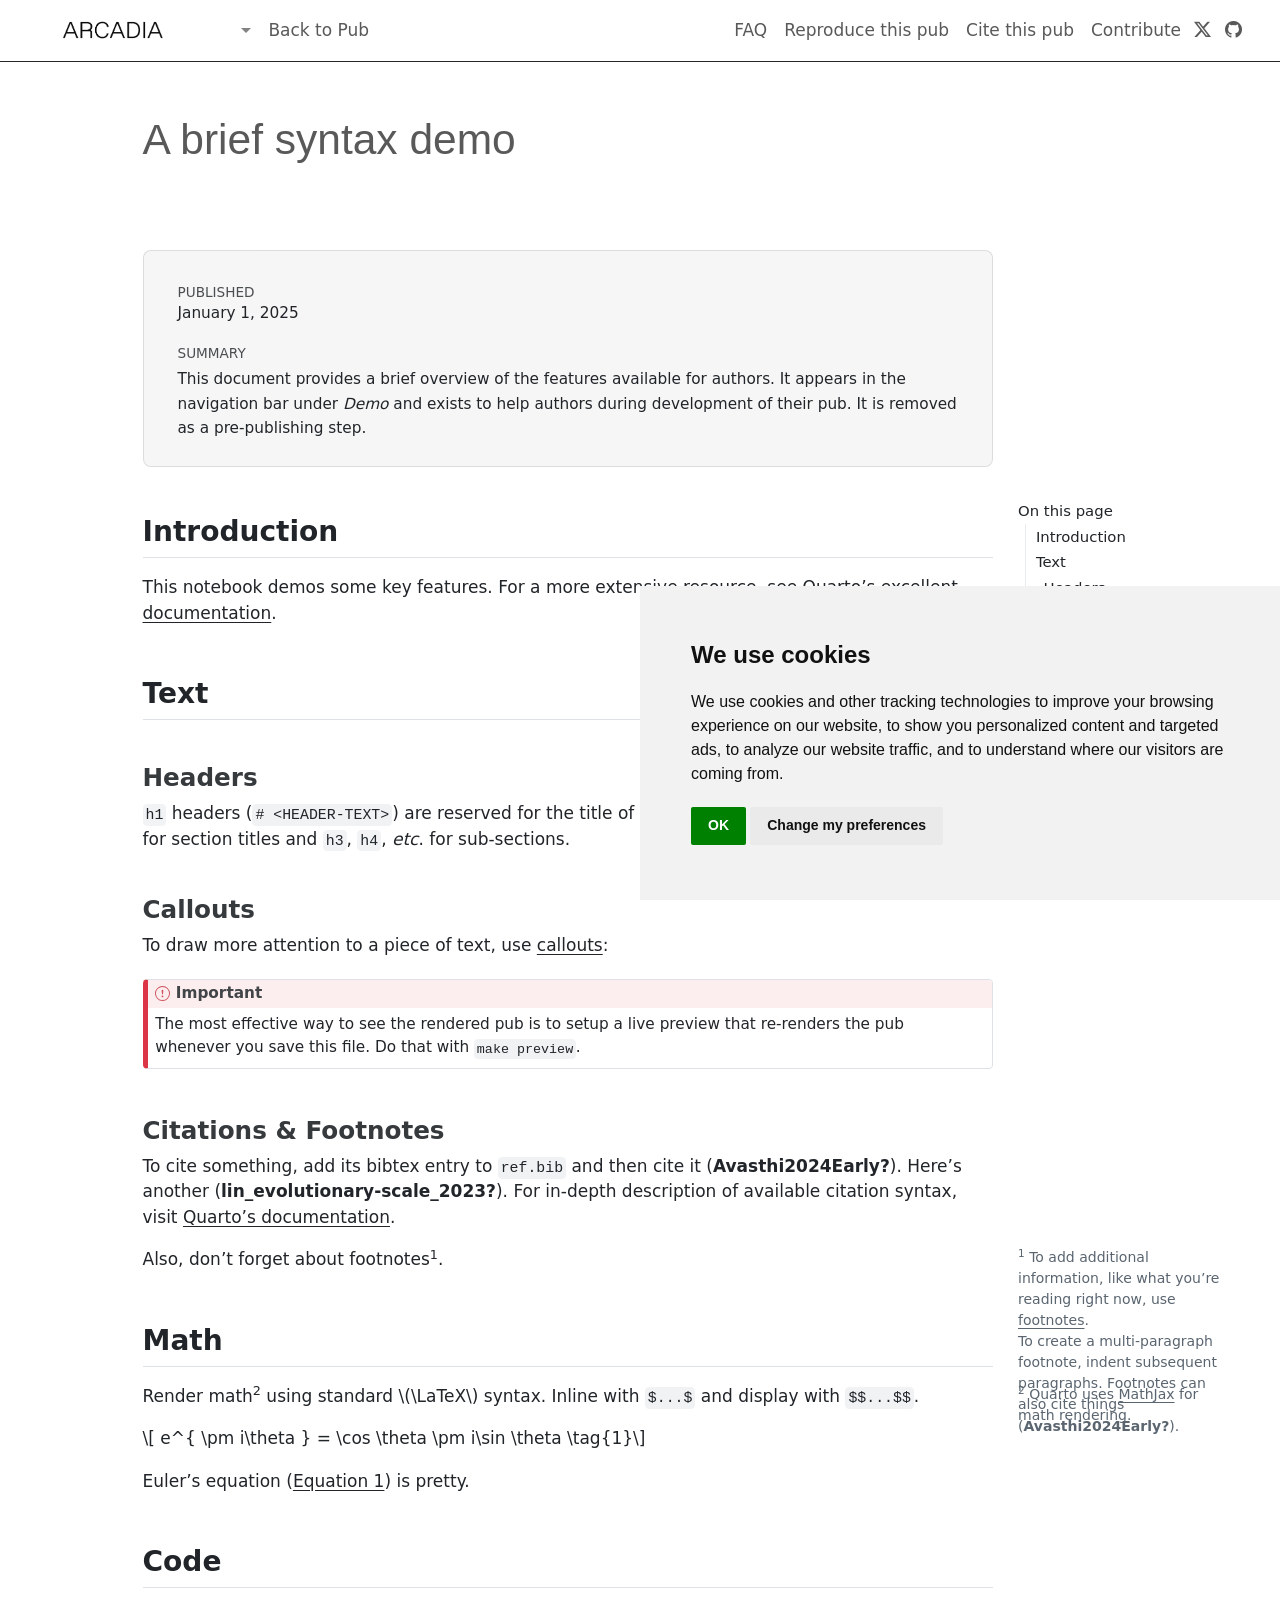
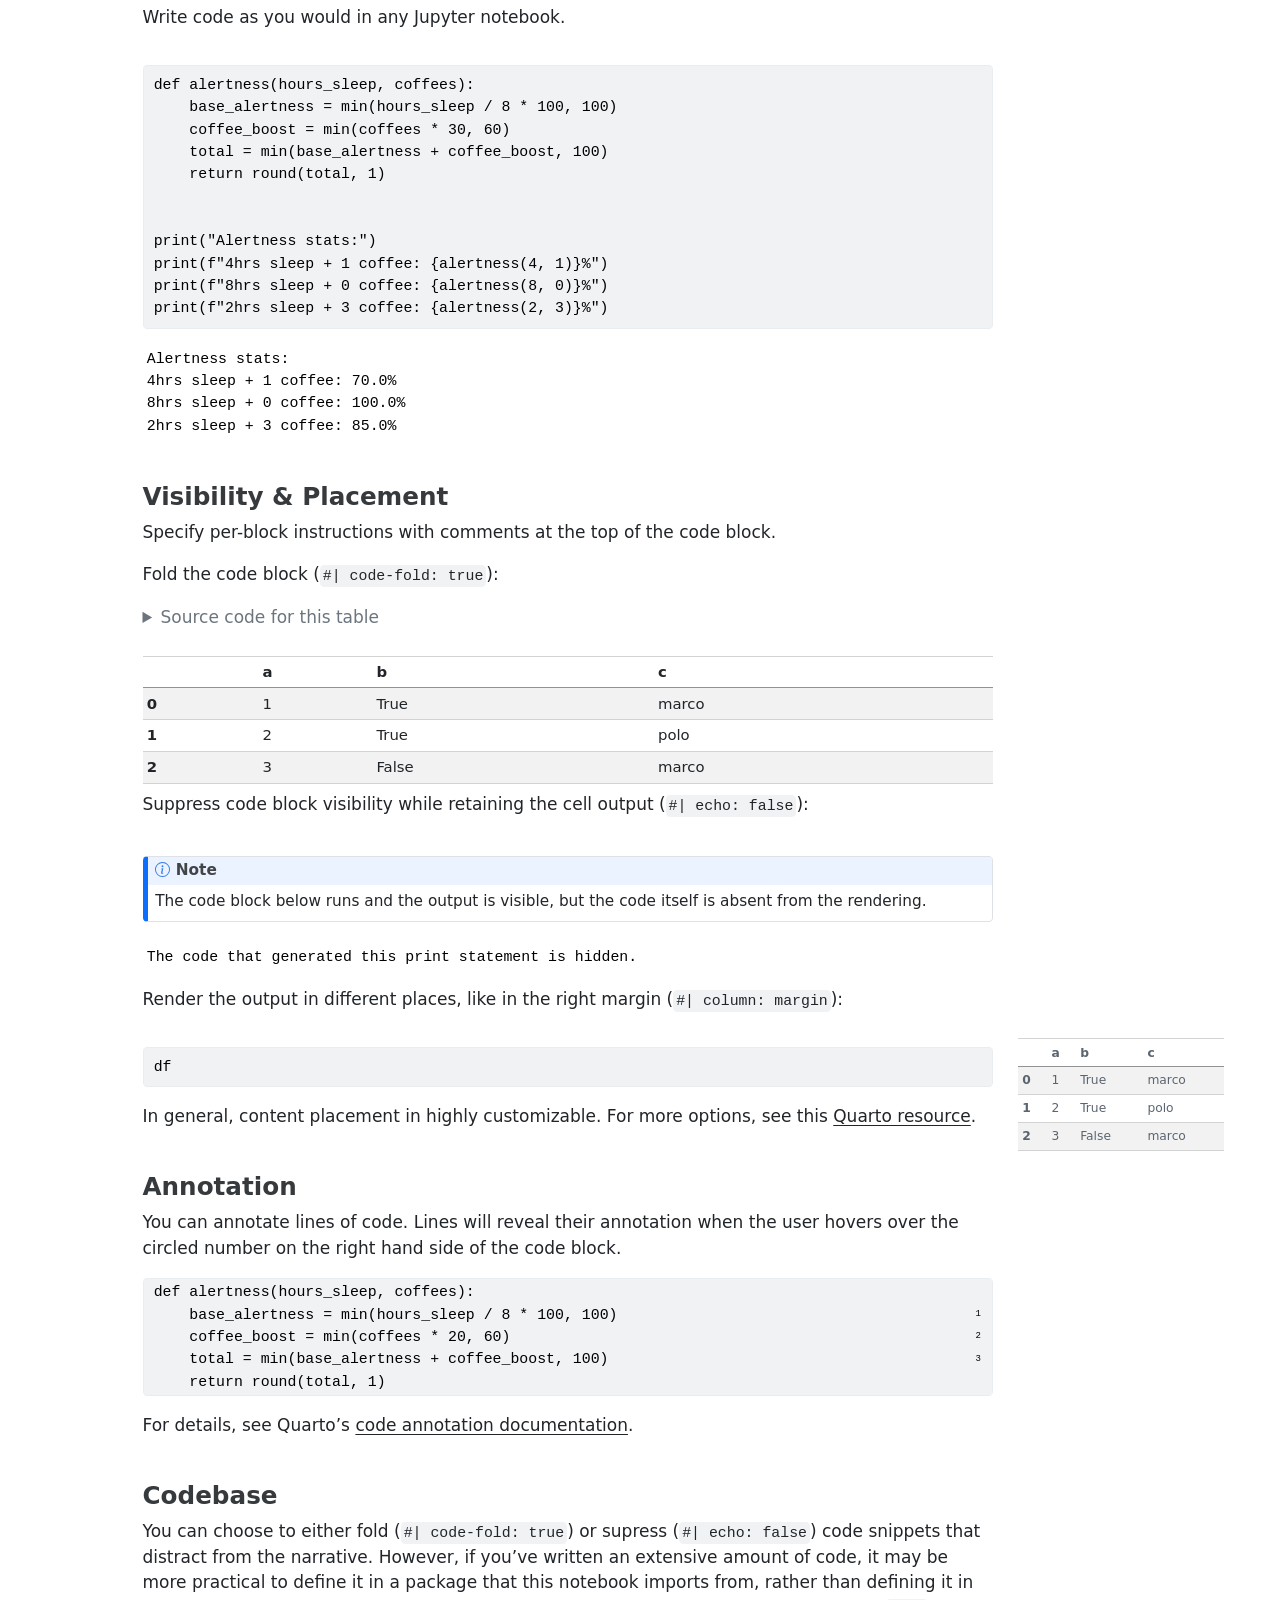
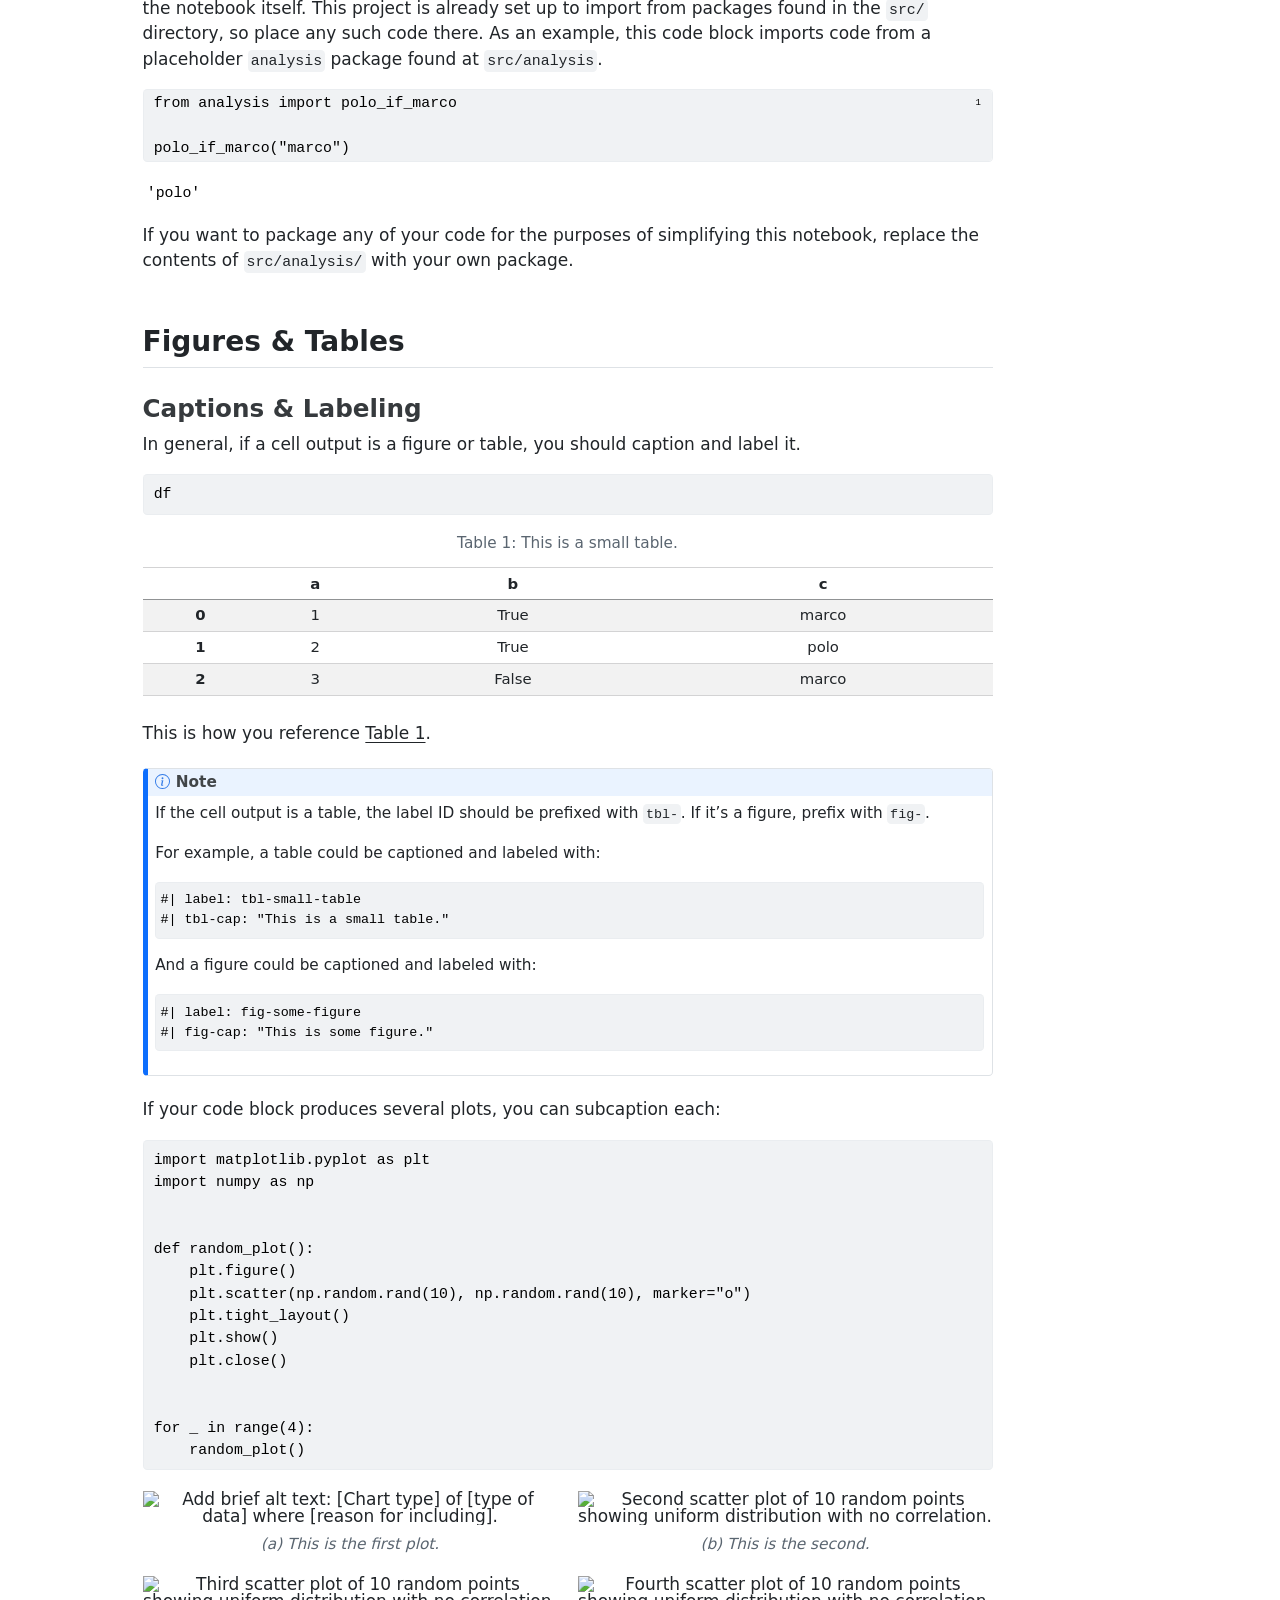
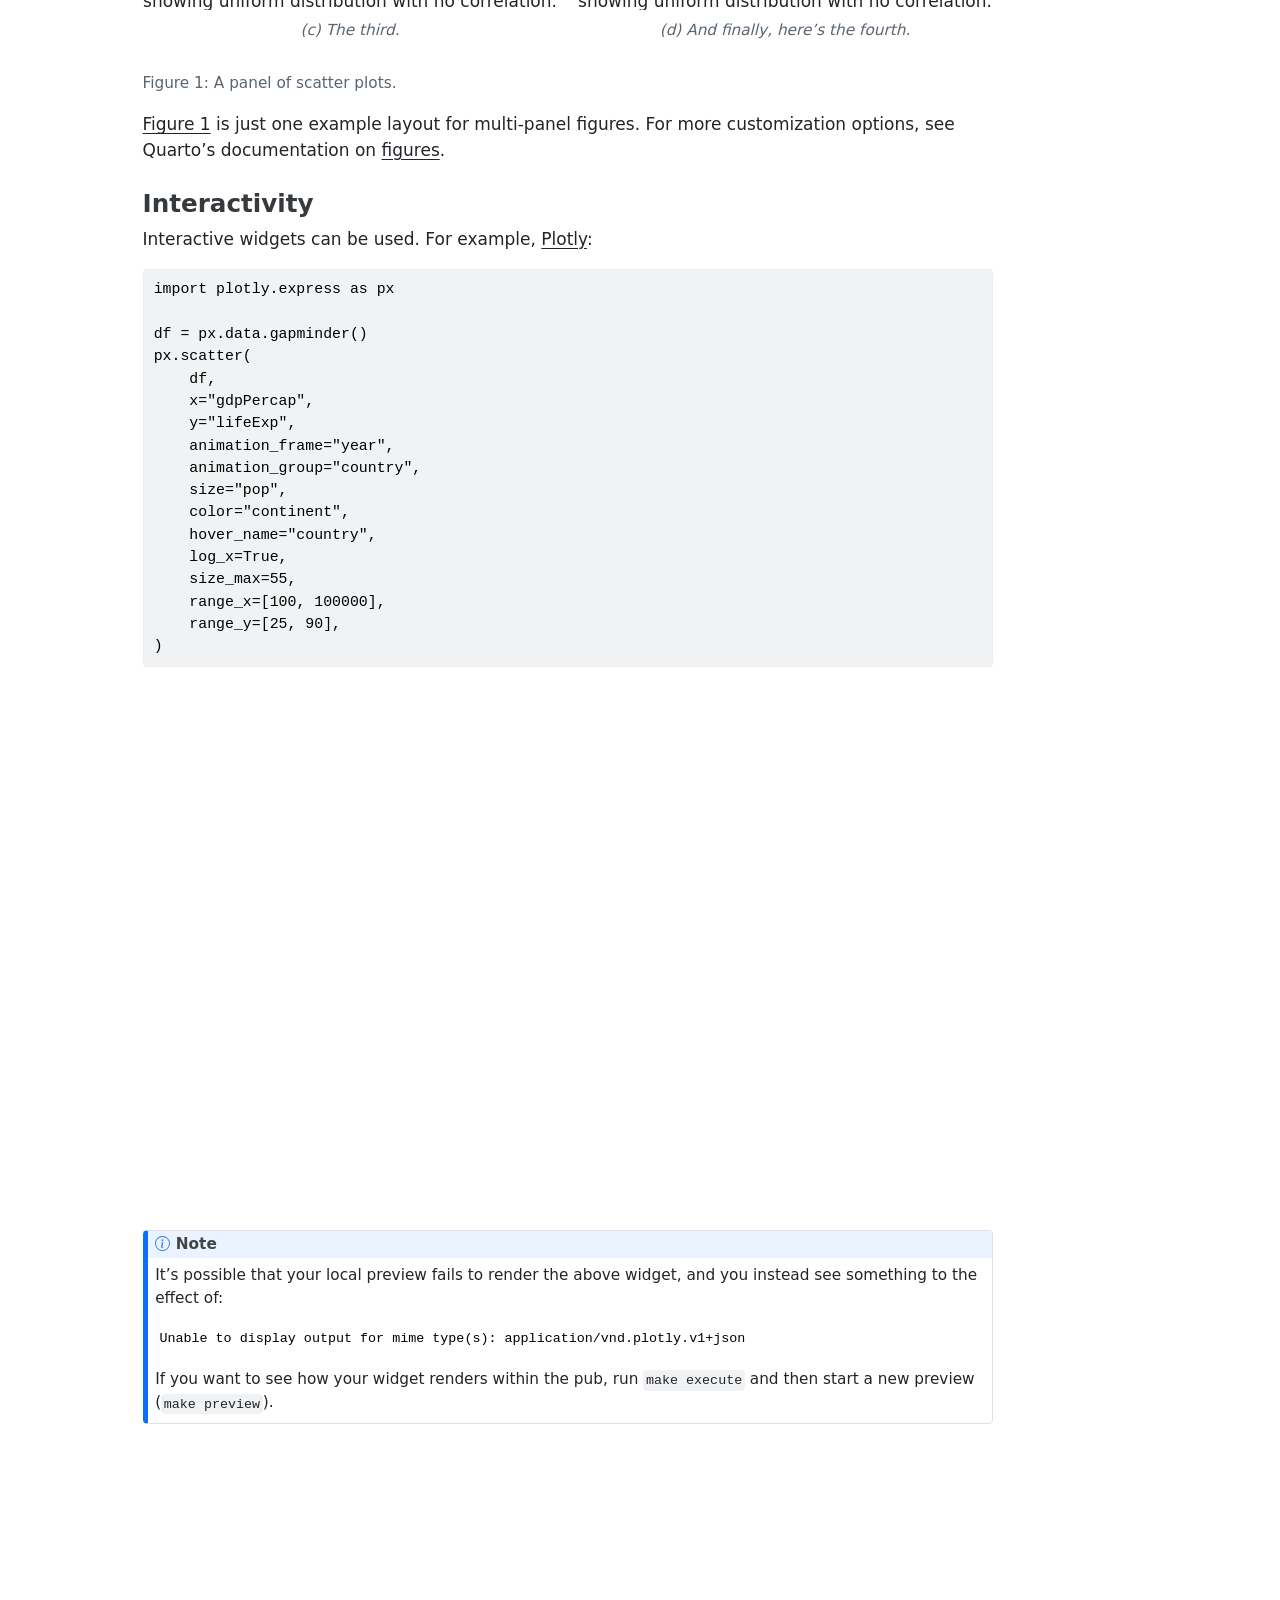
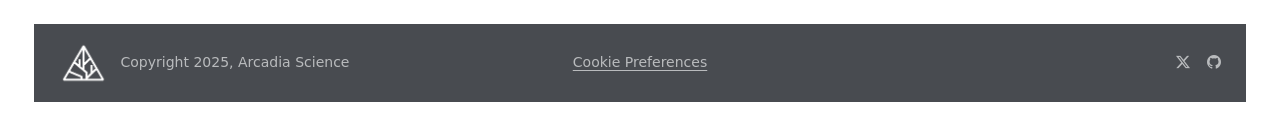
==== commit 518a8c6b: "Built site for gh-pages" ====
--- a/examples/demo.html
+++ b/examples/demo.html
@@ -66,7 +66,7 @@
 <script src="../site_libs/quarto-search/fuse.min.js"></script>
 <script src="../site_libs/quarto-search/quarto-search.js"></script>
 <meta name="quarto:offset" content="../">
-<link href="../assets/logo_white.png" rel="icon" type="image/png">
+<link href="../site_libs/quarto-contrib/quarto-project/Arcadia-Science/arcadia-pub-theme/assets/logo_white.png" rel="icon" type="image/png">
 <script src="../site_libs/cookie-consent/cookie-consent.js"></script>
 <link href="../site_libs/cookie-consent/cookie-consent.css" rel="stylesheet">
 <script src="../site_libs/quarto-html/quarto.js" type="module"></script>
@@ -108,14 +108,14 @@
     "search-label": "Search"
   }
 }</script>
-<script async="" src="https://www.googletagmanager.com/gtag/js?id=G-G0FG8RPQPH"></script>
+<script async="" src="https://www.googletagmanager.com/gtag/js?id="></script>
 
 <script type="text/plain" cookie-consent="tracking">
 
 window.dataLayer = window.dataLayer || [];
 function gtag(){dataLayer.push(arguments);}
 gtag('js', new Date());
-gtag('config', 'G-G0FG8RPQPH', { 'anonymize_ip': true});
+gtag('config', '', { 'anonymize_ip': true});
 </script>
 
 <script type="text/javascript" charset="UTF-8">
@@ -155,6 +155,8 @@
 </script>
 
 <!-- logo-animation.html -->
+<!-- Hidden preload to ensure Quarto copies the video asset -->
+<link rel="preload" href="../site_libs/quarto-contrib/quarto-project/Arcadia-Science/arcadia-pub-theme/assets/logo_movie.mp4" as="video" type="video/mp4">
 <script>
   document.addEventListener("DOMContentLoaded", function () {
     const brandLink = document.querySelector(".navbar-brand");
@@ -167,11 +169,12 @@
     video.loop = false;
     video.playbackRate = 1.0;
 
-    // Get base URL from an existing resource we know works
-    const baseUrl = logoImg.src.substring(0, logoImg.src.lastIndexOf('/assets/'));
-
     const source = document.createElement("source");
-    source.src = baseUrl + "/assets/logo_movie.mp4";
+    // Github Pages sites are served from a path like `https://arcadia-science.github.io/<repo>/`
+    // so we need to add the repo name to the path when we're on Github Pages.
+    const siteRoot = (window.location.hostname.endsWith('github.io')) ? `/${window.location.pathname.split('/')[1]}` : '';
+    const themeAssets = `${siteRoot}/site_libs/quarto-contrib/quarto-project/Arcadia-Science/arcadia-pub-theme/assets`;
+    source.src = `${themeAssets}/logo_movie.mp4`;
     source.type = "video/mp4";
     video.appendChild(source);
 
@@ -243,17 +246,10 @@
       // Function to load the YAML file
       async function loadAuthorData() {
         try {
-          // Get base URL from an existing resource we know works (navbar logo)
-          const navbarLogo = document.querySelector('.navbar-logo');
-          let baseUrl = '';
-
-          if (navbarLogo && navbarLogo.src) {
-            baseUrl = navbarLogo.src.substring(0, navbarLogo.src.lastIndexOf('/assets/'));
-          }
-
-          // Use the baseUrl to construct the path to authors.yml
-          const authorYamlPath = baseUrl + '/authors.yml';
-
+          // Github Pages sites are served from a path like `https://arcadia-science.github.io/<repo>/`
+          // so we need to add the repo name to the path when we're on Github Pages.
+          const siteRoot = (window.location.hostname.endsWith('github.io')) ? `/${window.location.pathname.split('/')[1]}` : '';
+          const authorYamlPath = `${siteRoot}/authors.yml`;
           const response = await fetch(authorYamlPath);
           if (!response.ok) {
             throw new Error(`HTTP error! status: ${response.status}`);
@@ -385,15 +381,14 @@
     const titleBanner = document.querySelector('.quarto-title-banner');
     const abstract = document.querySelector('.abstract');
     const navbar = document.querySelector('#quarto-header');
+
+    // Github Pages sites are served from a path like `https://arcadia-science.github.io/<repo>/`
+    // so we need to add the repo name to the path when we're on Github Pages.
+    const siteRoot = (window.location.hostname.endsWith('github.io')) ? `/${window.location.pathname.split('/')[1]}` : '';
+    const themeAssets = `${siteRoot}/site_libs/quarto-contrib/quarto-project/Arcadia-Science/arcadia-pub-theme/assets`;
+    template.content.querySelector('.logo-white').src = `${themeAssets}/logo_white.png`;
+
     let prevRatio = {appear: 1, disappear: 1};
-
-    // Get base URL from an existing resource we know works (navbar logo)
-    const navbarLogo = document.querySelector('.navbar-logo');
-    if (navbarLogo) {
-      const baseUrl = navbarLogo.src.substring(0, navbarLogo.src.lastIndexOf('/assets/'));
-      const logoPath = baseUrl + '/assets/logo_white.png';
-      template.content.querySelector('.logo-white').src = logoPath;
-    }
 
     if (template && titleBanner && abstract && navbar) {
       // Add the mini title to the document body
@@ -552,6 +547,222 @@
     }
   });
 </script>
+<!-- TODO: This solution currently generates the bibtex on the fly using a regex pattern. Ideally, the bibtex is a static file in the repository, similar to CITATION.cff. -->
+<template id="citation-box-template">
+  <div id="citation-popup" class="citation-popup">
+    <div class="citation-popup-content">
+      <div class="citation-header">
+        <h4>Cite this pub</h4>
+        <button id="close-citation-box" class="close-button" aria-label="Close citation box">×</button>
+      </div>
+      <div class="citation-tabs">
+        <button class="citation-tab-button active" data-format="styled">Arcadia</button>
+        <button class="citation-tab-button" data-format="bibtex">BibTeX</button>
+      </div>
+      <div class="citation-body">
+        <div id="styled-citation" class="citation-content active">
+          <p class="loading-text">Loading citation...</p>
+        </div>
+        <div id="bibtex-citation" class="citation-content">
+          <pre class="loading-text">Loading citation...</pre>
+        </div>
+      </div>
+      <div class="citation-footer">
+        <button id="copy-citation-button" class="copy-button">
+          <i class="bi bi-clipboard"></i> Copy to clipboard
+        </button>
+      </div>
+    </div>
+  </div>
+</template>
+
+<script src="https://cdnjs.cloudflare.com/ajax/libs/require.js/2.3.6/require.min.js"></script>
+<script>
+  // Initialize citation functionality after DOM is ready
+  if (document.readyState === 'loading') {
+    document.addEventListener('DOMContentLoaded', initCitationBox);
+  } else {
+    initCitationBox();
+  }
+
+  function initCitationBox() {
+    require.config({
+      paths: {
+        'js-yaml': 'https://cdnjs.cloudflare.com/ajax/libs/js-yaml/4.1.0/js-yaml.min'
+      }
+    });
+
+    require(['js-yaml'], function (jsyaml) {
+
+      // Add citation box template to the document
+      const template = document.getElementById('citation-box-template');
+      const citationBoxContent = document.importNode(template.content, true);
+      document.body.appendChild(citationBoxContent);
+
+      // Find citation button
+      const navLinks = document.querySelectorAll('.navbar-nav .nav-link');
+      let citeButton = null;
+      for (const link of navLinks) {
+        if (link.textContent && link.textContent.trim() === 'Cite this pub') {
+          citeButton = link;
+          break;
+        }
+      }
+
+      // Reference elements (assuming they exist in the template)
+      const citationPopup = document.getElementById('citation-popup');
+      const closeButton = document.getElementById('close-citation-box');
+      const copyButton = document.getElementById('copy-citation-button');
+      const tabButtons = document.querySelectorAll('.citation-tab-button');
+      const styledEl = document.getElementById('styled-citation');
+      const bibtexEl = document.getElementById('bibtex-citation');
+
+      let pubData = {};
+      let isDataLoaded = false;
+
+      // --- Function to load the citation data ---
+      async function loadCitationData() {
+        // Set loading text (will be replaced on success)
+        styledEl.innerHTML = `<p class="loading-text">Loading citation...</p>`;
+        bibtexEl.innerHTML = `<pre class="loading-text">Loading citation...</pre>`;
+
+        // Fetch and parse CFF
+        const siteRoot = (window.location.hostname.endsWith('github.io')) ? `/${window.location.pathname.split('/')[1]}` : '';
+        const citationCffPath = `${siteRoot}/CITATION.cff`;
+        const response = await fetch(citationCffPath);
+        const text = await response.text();
+        const cffData = jsyaml.load(text);
+
+        const preferredCitation = cffData['preferred-citation'];
+        const title = preferredCitation.title;
+        const year = preferredCitation.year;
+        const doi = preferredCitation.doi;
+        const authors = preferredCitation.authors;
+
+        pubData = {
+          title: String(title).trim(),
+          year: String(year).trim(),
+          doi: String(doi).trim(),
+          authors: []
+        };
+
+        for (const author of authors) {
+          pubData.authors.push({
+            family: String(author['family-names']).trim(),
+            given: String(author['given-names']).trim()
+          });
+        }
+
+        updateCitations();
+        isDataLoaded = true;
+      }
+
+      function updateCitations() {
+        const url = pubData.doi ? `https://doi.org/${pubData.doi}` : window.location.href;
+
+        // Text citation
+        const styledAuthors = pubData.authors.map(author => {
+          const initials = author.given.split(/\s+/).map(name => name.charAt(0)).join('');
+          return `${author.family} ${initials}`;
+        }).join(', ');
+        styledEl.innerHTML = `<p>${styledAuthors}. (${pubData.year}). ${pubData.title}. ${url}</p>`;
+
+        // BibTeX citation
+        const firstAuthor = pubData.authors[0]; // Assume at least one author
+        const bibtexKey = `${firstAuthor.family.replace(/[^a-zA-Z0-9]/g, '')}${pubData.year}${pubData.title.split(' ')[0].replace(/[^a-zA-Z0-9]/g, '')}`;
+        const escapedTitle = pubData.title.replace(/([{}])/g, '\\$1');
+        const titleWithCaps = escapedTitle.replace(/\b([A-Z][a-zA-Z0-9'-]*)\b/g, '{$1}');
+        const bibtexAuthors = pubData.authors.map(author => `${author.family}, ${author.given}`).join(' and ');
+
+        const bibtexContentFinal = `@article{${bibtexKey},
+    author = {${bibtexAuthors}},
+    title = {${titleWithCaps}},
+    journal = {Arcadia Science},
+    year = {${pubData.year}},${pubData.doi ? `\n    doi = {${pubData.doi}},` : ''}
+    url = {${url}}
+}`;
+        bibtexEl.innerHTML = `<pre>${bibtexContentFinal}</pre>`;
+      }
+
+      // --- Function to toggle the citation box ---
+      function toggleCitationBox() {
+        const isVisible = citationPopup.classList.contains('visible');
+        if (!isVisible) {
+          citationPopup.classList.add('visible');
+          // Load data only once on first open
+          if (!isDataLoaded) {
+            loadCitationData(); // Assuming this will succeed
+          }
+        } else {
+          citationPopup.classList.remove('visible');
+        }
+      }
+
+      // --- Event listeners ---
+      citeButton.addEventListener('click', function (e) {
+        e.preventDefault();
+        toggleCitationBox();
+      });
+
+      closeButton.addEventListener('click', function () {
+        citationPopup.classList.remove('visible');
+      });
+
+      // Tab switching
+      tabButtons.forEach(button => {
+        button.addEventListener('click', function () {
+          tabButtons.forEach(btn => btn.classList.remove('active'));
+          this.classList.add('active');
+          document.querySelectorAll('.citation-content').forEach(content => {
+            content.classList.remove('active');
+          });
+          const format = this.getAttribute('data-format');
+          document.getElementById(`${format}-citation`).classList.add('active');
+        });
+      });
+
+      // Copy to clipboard functionality
+      copyButton.addEventListener('click', function () {
+        const activeTab = document.querySelector('.citation-tab-button.active');
+        const activeFormat = activeTab.getAttribute('data-format');
+        const contentEl = document.getElementById(`${activeFormat}-citation`);
+
+        let textToCopy = '';
+        if (activeFormat === 'bibtex') {
+          textToCopy = contentEl.querySelector('pre').textContent.trim();
+        } else {
+          textToCopy = contentEl.querySelector('p').textContent.trim();
+        }
+
+        navigator.clipboard.writeText(textToCopy)
+          .then(() => {
+            copyButton.innerHTML = '<i class="bi bi-check-lg"></i> Copied!';
+            setTimeout(() => {
+              copyButton.innerHTML = '<i class="bi bi-clipboard"></i> Copy to clipboard';
+            }, 2000);
+          })
+          .catch(err => {
+            console.error('Failed to copy text to clipboard: ', err);
+            copyButton.innerHTML = '<i class="bi bi-x-lg"></i> Failed';
+            setTimeout(() => {
+              copyButton.innerHTML = '<i class="bi bi-clipboard"></i> Copy to clipboard';
+            }, 2000);
+          });
+      });
+
+      // Close on escape key
+      document.addEventListener('keydown', function (event) {
+        if (event.key === 'Escape') {
+          if (citationPopup && citationPopup.classList.contains('visible')) {
+            citationPopup.classList.remove('visible');
+          }
+        }
+      });
+
+    });
+  }
+
+</script>
 
   <script src="https://cdnjs.cloudflare.com/polyfill/v3/polyfill.min.js?features=es6"></script>
   <script src="https://cdn.jsdelivr.net/npm/mathjax@3/es5/tex-chtml-full.js" type="text/javascript"></script>
@@ -583,7 +794,8 @@
 };
 </script>
 
-<link rel="stylesheet" href="../assets/css/main.css">
+<link rel="stylesheet" href="../site_libs/quarto-contrib/quarto-project/Arcadia-Science/arcadia-pub-theme/css/main.css">
+<link rel="stylesheet" href="../site_libs/quarto-contrib/quarto-project/Arcadia-Science/arcadia-pub-theme/css/citation-box.css">
 
 
 
@@ -594,8 +806,8 @@
       <div class="navbar-container container-fluid">
       <div class="navbar-brand-container mx-auto">
     <a href="https://research.arcadiascience.com/" class="navbar-brand navbar-brand-logo">
-    <img src="../assets/logo_text.png" alt="" class="navbar-logo light-content">
-    <img src="../assets/logo_text.png" alt="" class="navbar-logo dark-content">
+    <img src="../site_libs/quarto-contrib/quarto-project/Arcadia-Science/arcadia-pub-theme/assets/logo_text.png" alt="" class="navbar-logo light-content">
+    <img src="../site_libs/quarto-contrib/quarto-project/Arcadia-Science/arcadia-pub-theme/assets/logo_text.png" alt="" class="navbar-logo dark-content">
     </a>
   </div>
             <div id="quarto-search" class="" title="Search"></div>
@@ -611,7 +823,15 @@
     <ul class="dropdown-menu" aria-labelledby="nav-menu-iconify-qlementine-iconsversion-control-16-">    
         <li>
     <a class="dropdown-item" href="../index.html">
- <span class="dropdown-text">v1.1 (latest)</span></a>
+ <span class="dropdown-text">v1.3 (latest)</span></a>
+  </li>  
+        <li>
+    <a class="dropdown-item" href="../index_v1.2.html">
+ <span class="dropdown-text">v1.2</span></a>
+  </li>  
+        <li>
+    <a class="dropdown-item" href="../index_v1.1.html">
+ <span class="dropdown-text">v1.1</span></a>
   </li>  
         <li>
     <a class="dropdown-item" href="../index_v1.0.html">
@@ -634,6 +854,10 @@
 <span class="menu-text">Reproduce this pub</span></a>
   </li>  
   <li class="nav-item">
+    <a class="nav-link" href="../#"> 
+<span class="menu-text">Cite this pub</span></a>
+  </li>  
+  <li class="nav-item">
     <a class="nav-link" href="../pages/CONTRIBUTING.html"> 
 <span class="menu-text">Contribute</span></a>
   </li>  
@@ -641,7 +865,7 @@
           </div> <!-- /navcollapse -->
             <div class="quarto-navbar-tools">
     <a href="https://twitter.com/arcadiascience" title="" class="quarto-navigation-tool px-1" aria-label=""><i class="bi bi-twitter-x"></i></a>
-    <a href="https://github.com/Arcadia-Science/2025-raman-spectrometer-comparison" title="" class="quarto-navigation-tool px-1" aria-label=""><i class="bi bi-github"></i></a>
+    <a href="https://github.com/Arcadia-Science/notebook-pub-test" title="" class="quarto-navigation-tool px-1" aria-label=""><i class="bi bi-github"></i></a>
 </div>
       </div> <!-- /container-fluid -->
     </nav>
@@ -1600,7 +1824,7 @@
 <footer class="footer">
   <div class="nav-footer">
     <div class="nav-footer-left">
-<p><a href="https://www.arcadiascience.com/"><img src="../assets/logo_white.png" class="img-fluid" alt="Arcadia-Science" width="65"></a> Copyright 2025, Arcadia Science</p>
+<p><a href="https://www.arcadiascience.com/"><img src="../site_libs/quarto-contrib/quarto-project/Arcadia-Science/arcadia-pub-theme/assets/logo_white.png" class="img-fluid" alt="Arcadia-Science" width="65"></a> Copyright 2025, Arcadia Science</p>
 </div>   
     <div class="nav-footer-center">
 
--- a/site_libs/quarto-contrib/quarto-project/Arcadia-Science/arcadia-pub-theme/css/main.css
+++ b/site_libs/quarto-contrib/quarto-project/Arcadia-Science/arcadia-pub-theme/css/main.css
@@ -0,0 +1,97 @@
+/* Import other CSS files */
+@import url("./navbar.css");
+@import url("./mini-title.css");
+@import url("./frontmatter.css");
+@import url("./sidebar.css");
+@import url("./article.css");
+@import url("./footer.css");
+@import url("./colors.css");
+@import url("./grid.css");
+
+@font-face {
+  font-family: "SuisseIntl";
+  src: url("https://www.arcadiascience.com/fonts/SuisseIntl-Regular.woff2")
+    format("woff2");
+  font-weight: normal;
+  font-style: normal;
+}
+
+@font-face {
+  font-family: "SuisseIntl-Medium";
+  src: url("https://www.arcadiascience.com/fonts/SuisseIntl-Medium.woff2")
+    format("woff2");
+  font-weight: normal;
+  font-style: normal;
+}
+
+@font-face {
+  font-family: "SuisseIntl-SemiBold";
+  src: url("https://www.arcadiascience.com/fonts/SuisseIntl-SemiBold.woff2")
+    format("woff2");
+  font-weight: normal;
+  font-style: normal;
+}
+
+@font-face {
+  font-family: "SuisseIntl-Thin";
+  src: url("https://www.arcadiascience.com/fonts/SuisseIntl-Thin.woff2")
+    format("woff2");
+  font-weight: 100;
+  font-style: normal;
+}
+
+@font-face {
+  font-family: "SuisseIntl-ThinItalic";
+  src: url("https://www.arcadiascience.com/fonts/SuisseIntl-ThinItalic.woff2")
+    format("woff2");
+  font-weight: 100;
+  font-style: italic;
+}
+
+@font-face {
+  font-family: "SuisseWorks-Italic";
+  src: url("https://www.arcadiascience.com/fonts/SuisseWorks-Italic.woff2")
+    format("woff2");
+  font-weight: normal;
+  font-style: italic;
+}
+
+@font-face {
+  font-family: "SuisseWorks";
+  src: url("https://www.arcadiascience.com/fonts/SuisseWorks.woff2")
+    format("woff2");
+  font-weight: normal;
+  font-style: normal;
+}
+
+@font-face {
+  font-family: "SuisseIntlMono";
+  src: url("https://www.arcadiascience.com/fonts/SuisseIntlMono.woff2")
+    format("woff2");
+  font-weight: normal;
+  font-style: normal;
+}
+
+:root {
+  --nb-header-font-family: "SuisseWorks", Georgia, serif;
+  --nb-header-font-weight: 100;
+  --nb-h1-font-size: 2.5rem;
+  --nb-h2-font-size: 2rem;
+  --nb-toc-title-font-size: 1.2rem;
+  --nb-main-text-font-family: "SuisseIntl", "Helvetica Neue", Arial, sans-serif;
+  --nb-banner-title-font-family: "SuisseIntl-Thin", "Helvetica Neue Light",
+    Arial, sans-serif;
+  --bs-code-color: var(--arcadia-dusk);
+  --bs-code-bg-color: #f6f6f6;
+  --bs-code-border-color: #e6e6e6;
+  --bs-code-left-border-color: #003b4f99;
+  --bs-link-color-rgb: var(--arcadia-dusk);
+
+  --callout-note-rgb: var(--arcadia-pewter);
+  --callout-warning-rgb: var(--arcadia-mustard);
+  --callout-important-rgb: var(--arcadia-dragon);
+  --callout-tip-rgb: var(--arcadia-teal);
+  --callout-caution-rgb: var(--arcadia-tumbleweed);
+
+  --arcadia-logo-size: 2rem;
+}
--- a/site_libs/quarto-contrib/quarto-project/Arcadia-Science/arcadia-pub-theme/css/citation-box.css
+++ b/site_libs/quarto-contrib/quarto-project/Arcadia-Science/arcadia-pub-theme/css/citation-box.css
@@ -0,0 +1,164 @@
+.citation-popup {
+  display: none; /* Initially hidden */
+  position: fixed;
+  top: 0;
+  left: 0;
+  width: 100%;
+  height: 100%;
+  background-color: var(--arcadia-black-50, rgba(9, 9, 10, 0.5));
+  z-index: 1050;
+  justify-content: center;
+  align-items: center;
+}
+
+.citation-popup.visible {
+  display: flex;
+}
+
+.citation-popup-content {
+  background-color: var(--arcadia-white);
+  border-radius: 8px;
+  box-shadow: 0 4px 20px rgba(0, 0, 0, 0.2);
+  width: 90%;
+  max-width: 600px;
+  max-height: 80vh;
+  overflow: hidden;
+  display: flex;
+  flex-direction: column;
+}
+
+.citation-header {
+  display: flex;
+  justify-content: space-between;
+  align-items: center;
+  padding: 15px 20px;
+  border-bottom: 1px solid var(--arcadia-brightgray);
+}
+
+.citation-header h4 {
+  margin: 0;
+  font-weight: 600;
+  color: var(--arcadia-slate);
+}
+
+.close-button {
+  background: none;
+  border: none;
+  font-size: 24px;
+  cursor: pointer;
+  color: var(--arcadia-steel);
+  padding: 0;
+  line-height: 1;
+}
+.close-button:hover {
+    color: var(--arcadia-slate);
+}
+
+.citation-tabs {
+  display: flex;
+  border-bottom: 1px solid var(--arcadia-brightgray);
+  background-color: var(--arcadia-paper);
+}
+
+.citation-tab-button {
+  padding: 12px 20px;
+  background: none;
+  border: none;
+  border-bottom: 3px solid transparent;
+  cursor: pointer;
+  font-weight: 500;
+  color: var(--arcadia-steel);
+  transition: all 0.2s ease;
+}
+
+.citation-tab-button:hover {
+  background-color: var(--arcadia-brightgray);
+  color: var(--arcadia-slate);
+}
+
+.citation-tab-button.active {
+  border-bottom-color: var(--arcadia-lapis);
+  color: var(--arcadia-lapis);
+}
+
+.citation-body {
+  padding: 20px;
+  overflow-y: auto;
+  flex: 1;
+  color: var(--arcadia-slate);
+}
+
+.citation-content {
+  display: none;
+}
+
+.citation-content.active {
+  display: block;
+}
+
+.citation-content p {
+  margin: 0;
+  line-height: 1.6;
+}
+
+.citation-content pre {
+  margin: 0;
+  white-space: pre-wrap;
+  word-wrap: break-word;
+  font-size: 0.9em;
+  background-color: var(--arcadia-brightgray);
+  color: var(--arcadia-slate);
+  border: 1px solid var(--arcadia-ice);
+  padding: 12px;
+  border-radius: 4px;
+  overflow-x: auto;
+}
+
+.loading-text {
+  color: var(--arcadia-cloud);
+  font-style: italic;
+}
+
+.citation-footer {
+  padding: 15px 20px;
+  border-top: 1px solid var(--arcadia-brightgray);
+  display: flex;
+  justify-content: flex-end;
+}
+
+.copy-button {
+  display: inline-flex;
+  align-items: center;
+  gap: 8px;
+  padding: 8px 16px;
+  background-color: var(--arcadia-lapis);
+  color: var(--arcadia-white);
+  border: none;
+  border-radius: 4px;
+  cursor: pointer;
+  font-size: 0.9em;
+  transition: background-color 0.2s;
+  white-space: nowrap;
+}
+
+.copy-button:hover {
+  background-color: var(--arcadia-dusk);
+  color: var(--arcadia-white);
+}
+.copy-button > i {
+    line-height: 0;
+}
+
+
+/* ===== Responsive Adjustments ===== */
+@media (max-width: 768px) {
+  .citation-popup-content {
+    width: 95%;
+    max-height: 90vh;
+  }
+
+  .citation-tab-button {
+    padding: 10px 12px;
+    font-size: 0.9em;
+  }
+}
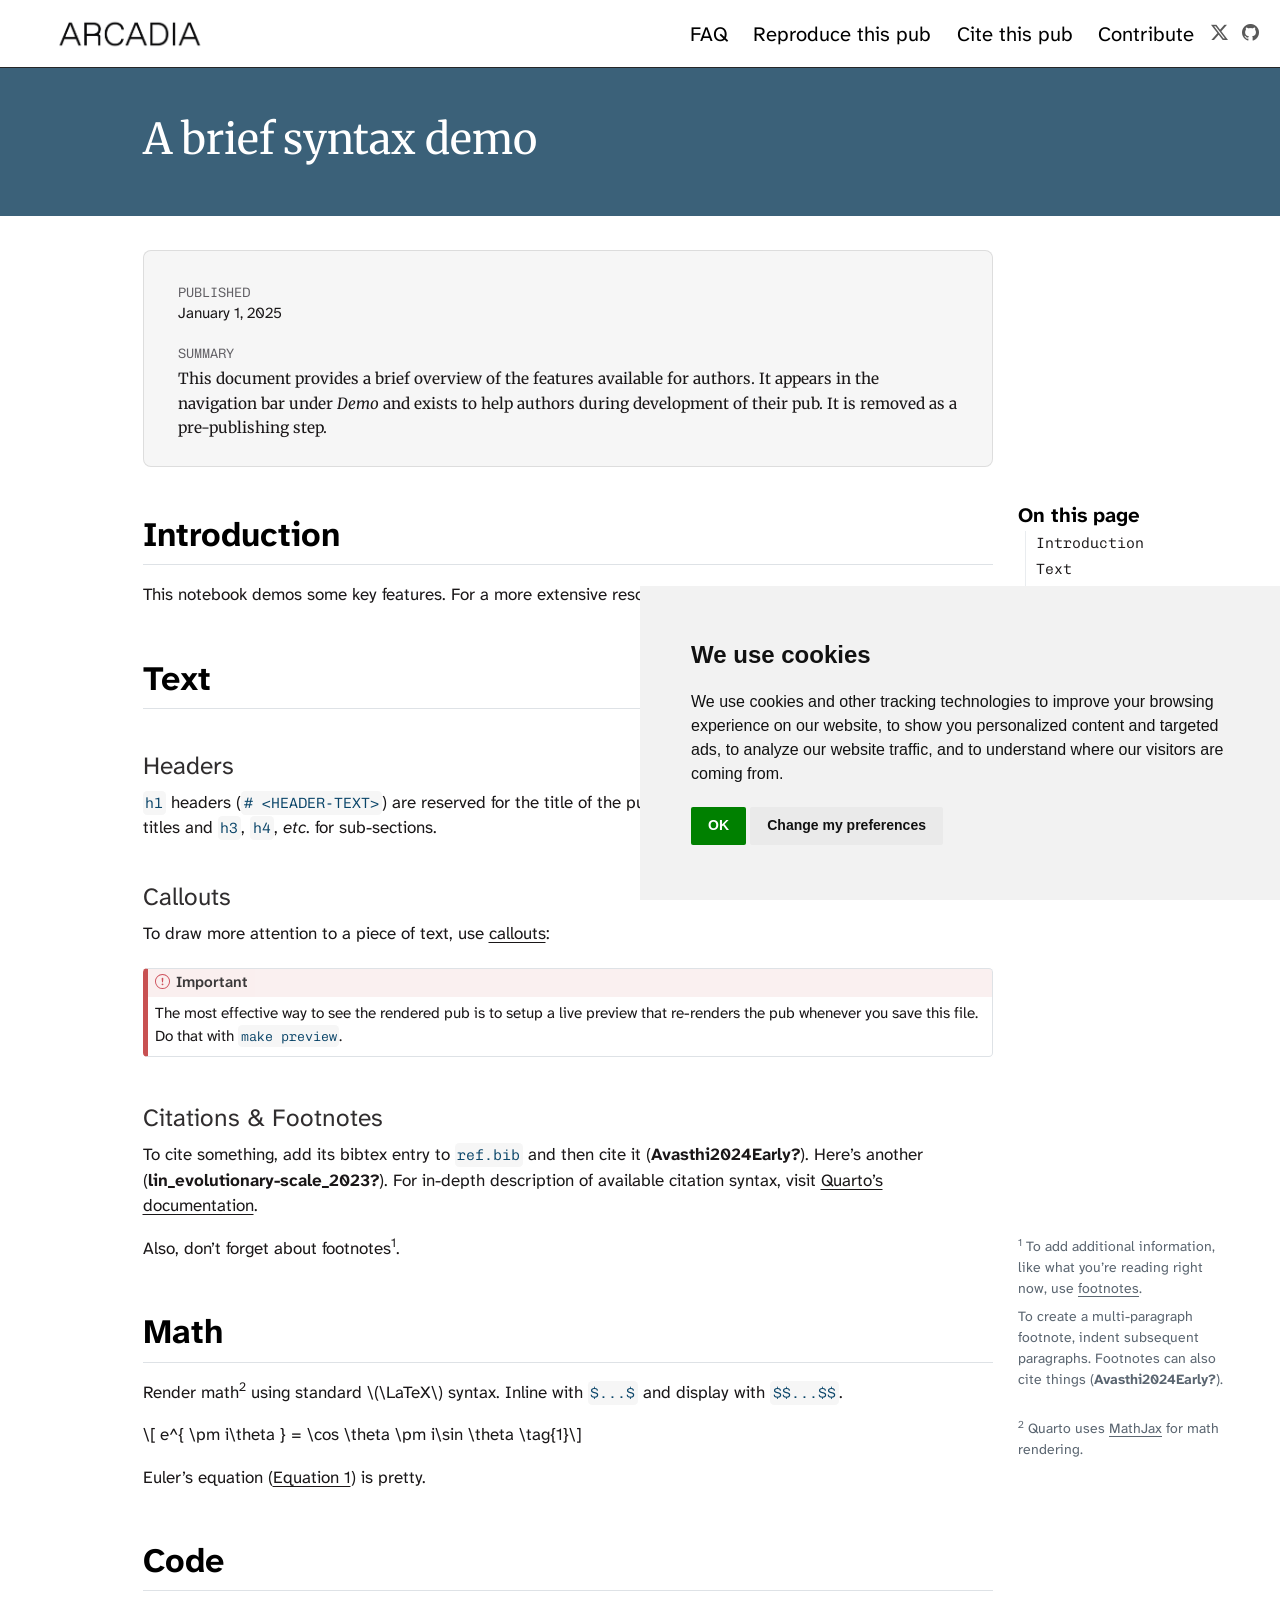
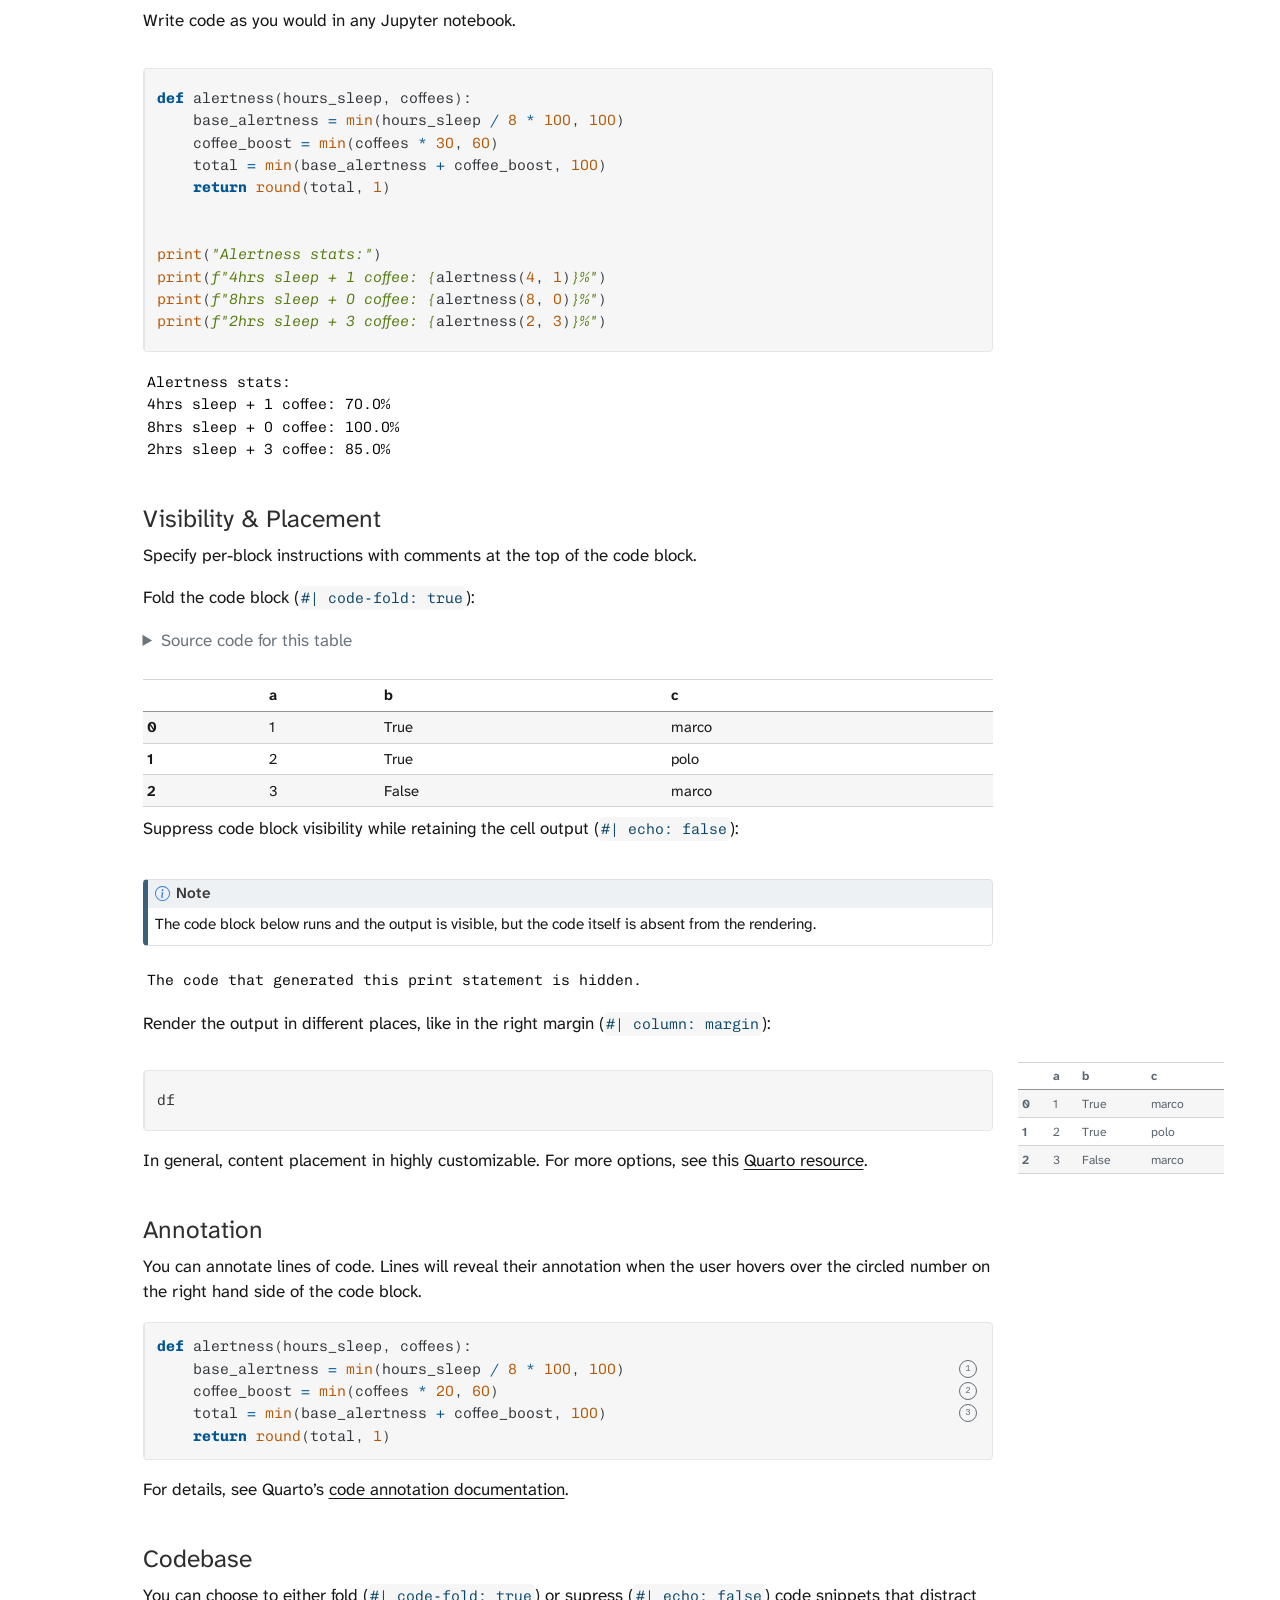
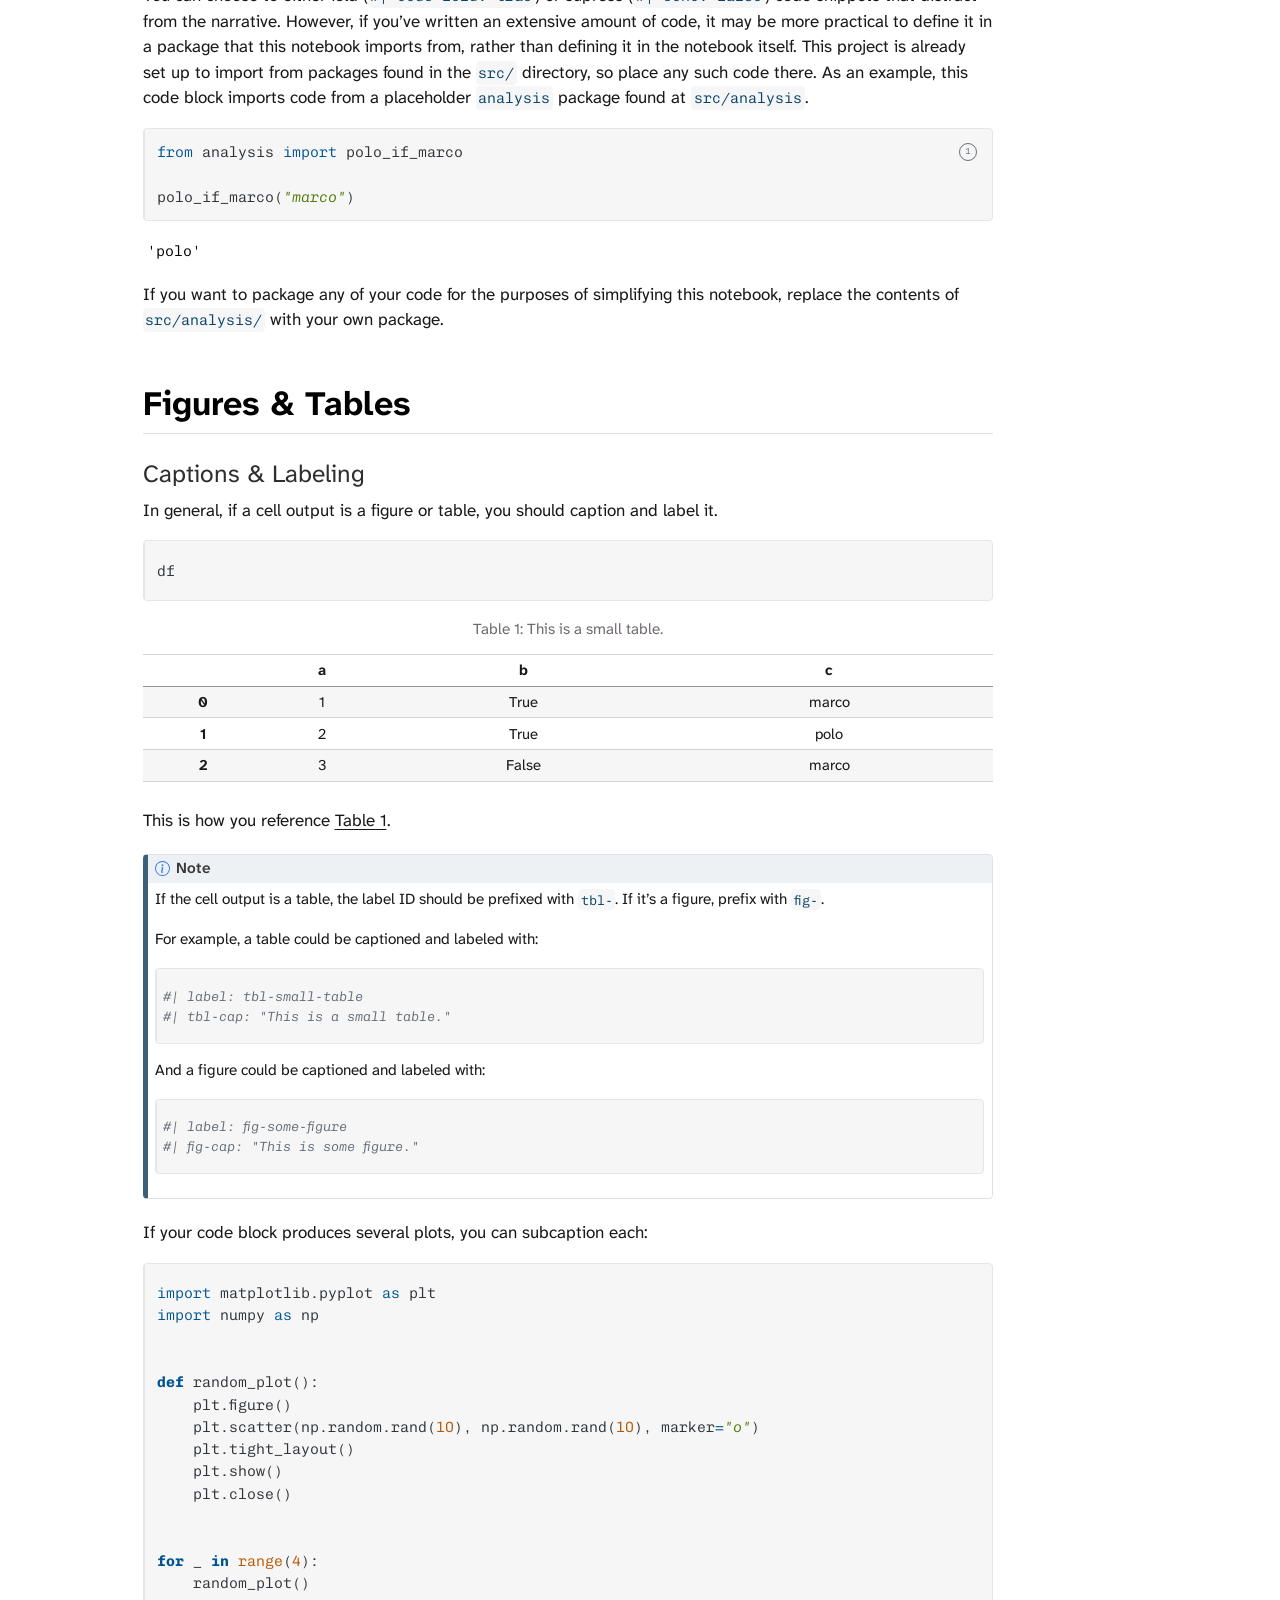
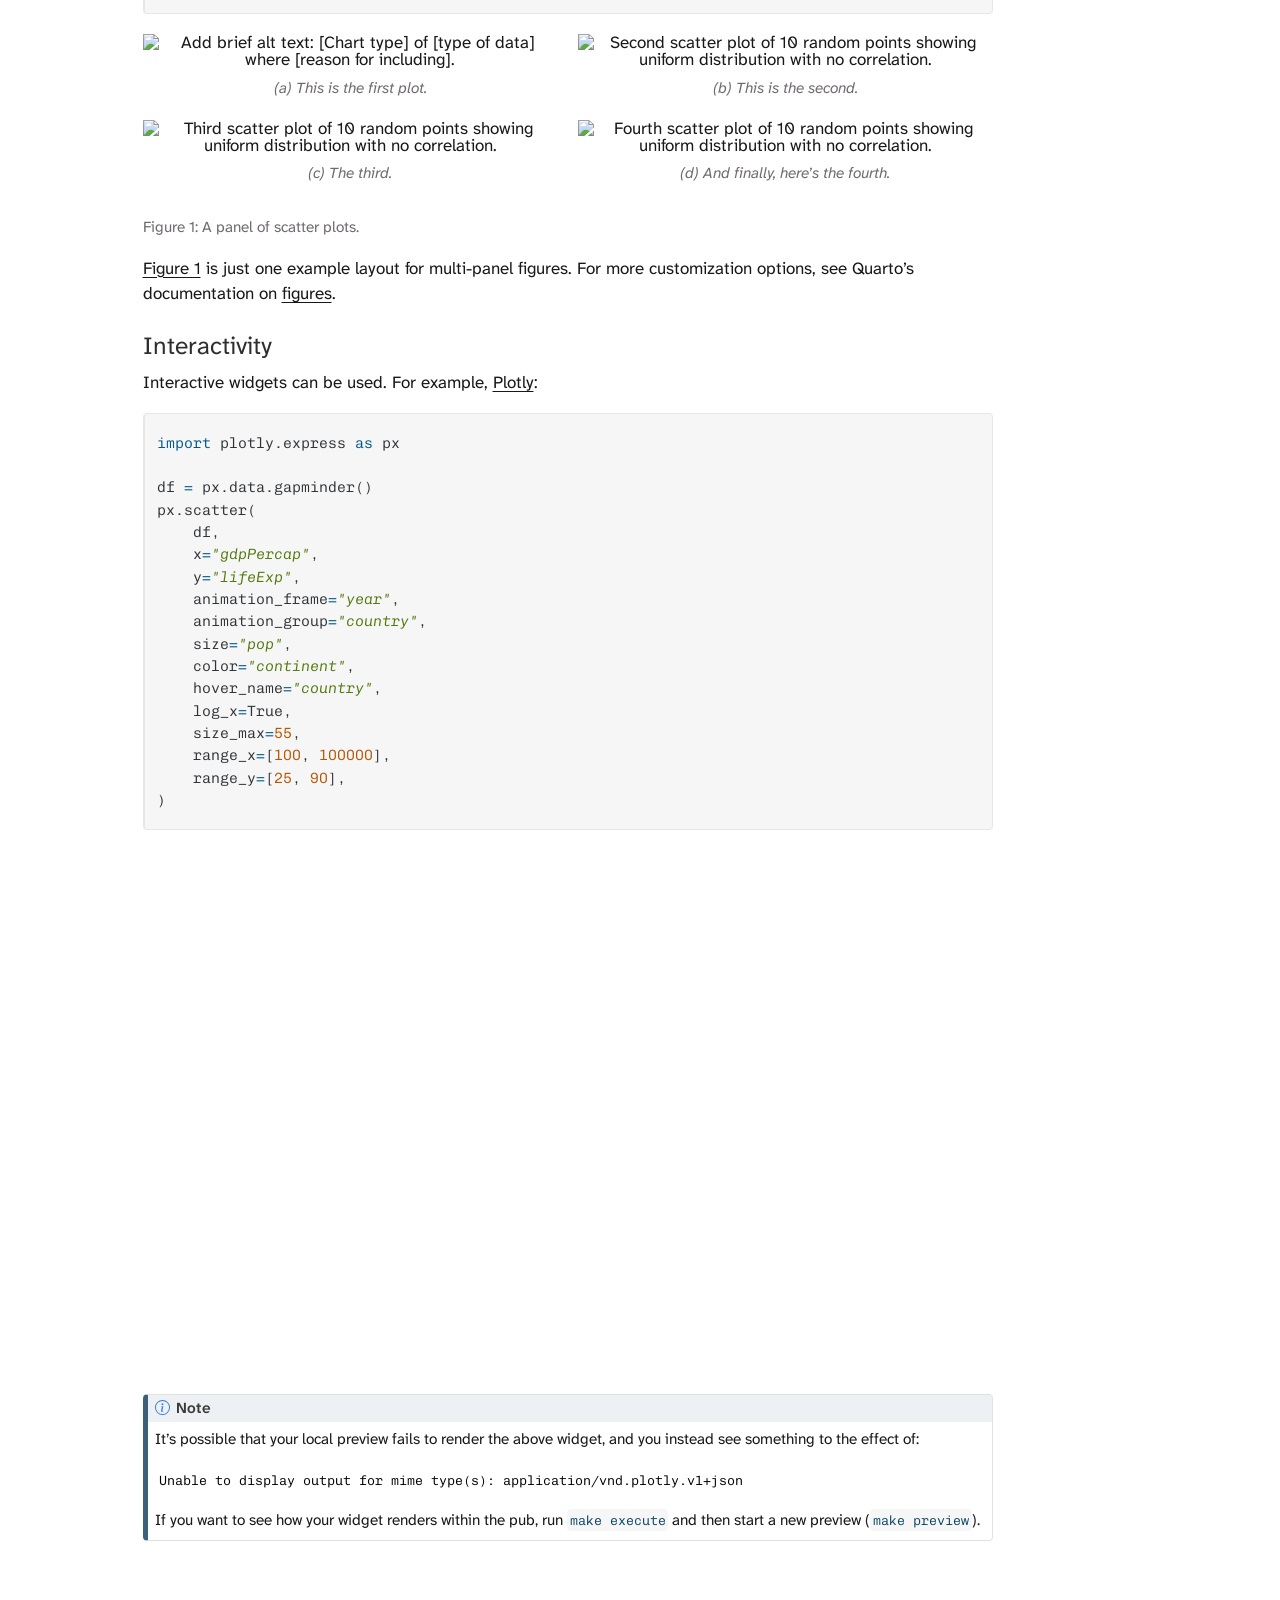
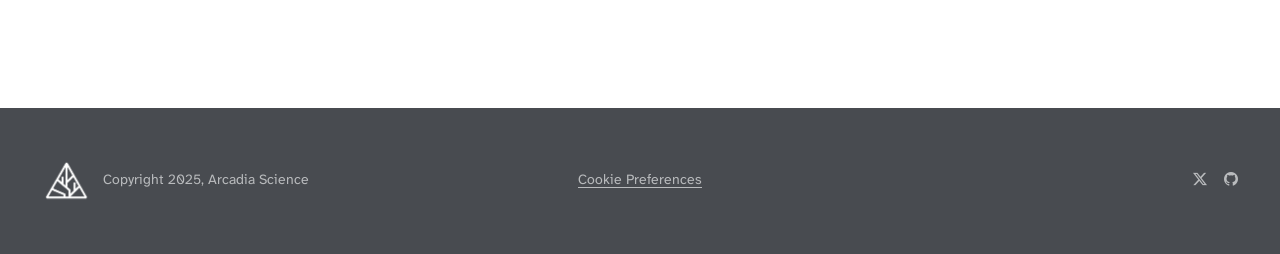
==== commit 1fe19f63: "Built site for gh-pages" ====
--- a/examples/demo.html
+++ b/examples/demo.html
@@ -76,10 +76,10 @@
 <script src="../site_libs/quarto-html/tippy.umd.min.js"></script>
 <script src="../site_libs/quarto-html/anchor.min.js"></script>
 <link href="../site_libs/quarto-html/tippy.css" rel="stylesheet">
-<link href="../site_libs/quarto-html/quarto-syntax-highlighting-ed96de9b727972fe78a7b5d16c58bf87.css" rel="stylesheet" id="quarto-text-highlighting-styles">
+<link href="../site_libs/quarto-html/quarto-syntax-highlighting-b8940f738eae8fa580d9c100a0a94d8e.css" rel="stylesheet" id="quarto-text-highlighting-styles">
 <script src="../site_libs/bootstrap/bootstrap.min.js"></script>
 <link href="../site_libs/bootstrap/bootstrap-icons.css" rel="stylesheet">
-<link href="../site_libs/bootstrap/bootstrap-0efc9ca32613c735a474efe03a7559eb.min.css" rel="stylesheet" append-hash="true" id="quarto-bootstrap" data-mode="light">
+<link href="../site_libs/bootstrap/bootstrap-32f1da01886fc290ec075b44fd66be2d.min.css" rel="stylesheet" append-hash="true" id="quarto-bootstrap" data-mode="light">
 <script src="../site_libs/quarto-contrib/iconify-2.1.0/iconify-icon.min.js"></script>
 <script id="quarto-search-options" type="application/json">{
   "location": "navbar",
@@ -154,6 +154,9 @@
 }
 </script>
 
+<link rel="preconnect" href="https://fonts.googleapis.com">
+<link rel="preconnect" href="https://fonts.gstatic.com" crossorigin="">
+<link rel="stylesheet" href="https://fonts.googleapis.com/css2?family=Atkinson+Hyperlegible+Next:ital,wght@0,200;0,300;0,400;0,500;0,600;0,700;0,800;1,200;1,300;1,400;1,500;1,600;1,700;1,800&amp;family=Merriweather:ital,wght@0,300;0,400;0,700;0,900;1,300;1,400;1,700;1,900&amp;family=Chivo+Mono:ital,wght@0,100..900;1,100..900&amp;display=swap">
 <!-- logo-animation.html -->
 <!-- Hidden preload to ensure Quarto copies the video asset -->
 <link rel="preload" href="../site_libs/quarto-contrib/quarto-project/Arcadia-Science/arcadia-pub-theme/assets/logo_movie.mp4" as="video" type="video/mp4">
--- a/site_libs/quarto-html/quarto-syntax-highlighting-b8940f738eae8fa580d9c100a0a94d8e.css
+++ b/site_libs/quarto-html/quarto-syntax-highlighting-b8940f738eae8fa580d9c100a0a94d8e.css
@@ -0,0 +1,225 @@
+/* quarto syntax highlight colors */
+:root {
+  --quarto-hl-al-color: #9E3F41;
+  --quarto-hl-an-color: #656e77;
+  --quarto-hl-at-color: #015692;
+  --quarto-hl-bn-color: #b75501;
+  --quarto-hl-bu-color: #b75501;
+  --quarto-hl-ch-color: #54790d;
+  --quarto-hl-co-color: #656e77;
+  --quarto-hl-cv-color: #656e77;
+  --quarto-hl-cn-color: #b75501;
+  --quarto-hl-cf-color: #015692;
+  --quarto-hl-dt-color: #015692;
+  --quarto-hl-dv-color: #b75501;
+  --quarto-hl-do-color: #656e77;
+  --quarto-hl-er-color: #9E3F41;
+  --quarto-hl-ex-color: inherit;
+  --quarto-hl-fl-color: #b75501;
+  --quarto-hl-fu-color: #b75501;
+  --quarto-hl-im-color: #015692;
+  --quarto-hl-in-color: inherit;
+  --quarto-hl-kw-color: #015692;
+  --quarto-hl-op-color: #015692;
+  --quarto-hl-ot-color: inherit;
+  --quarto-hl-pp-color: #015692;
+  --quarto-hl-re-color: inherit;
+  --quarto-hl-sc-color: #54790d;
+  --quarto-hl-ss-color: #54790d;
+  --quarto-hl-st-color: #54790d;
+  --quarto-hl-va-color: #2f3337;
+  --quarto-hl-vs-color: #54790d;
+  --quarto-hl-wa-color: #9E3F41;
+}
+
+/* other quarto variables */
+:root {
+  --quarto-font-monospace: SFMono-Regular, Menlo, Monaco, Consolas, "Liberation Mono", "Courier New", monospace;
+}
+
+/* syntax highlight based on Pandoc's rules */
+/* Alert */
+code span.al {
+  color: #9E3F41;
+  font-style: inherit;
+}
+
+/* Annotation */
+code span.an {
+  color: #656e77;
+  font-style: italic;
+}
+
+/* Attribute */
+code span.at {
+  color: #015692;
+  font-style: inherit;
+}
+
+/* BaseN */
+code span.bn {
+  color: #b75501;
+  font-style: inherit;
+}
+
+/* BuiltIn */
+code span.bu {
+  color: #b75501;
+  font-style: inherit;
+}
+
+/* ControlFlow */
+code span.cf {
+  color: #015692;
+  font-weight: bold;
+  font-style: inherit;
+}
+
+/* Char */
+code span.ch {
+  color: #54790d;
+  font-style: italic;
+}
+
+/* Constant */
+code span.cn {
+  color: #b75501;
+  font-style: inherit;
+}
+
+/* Comment */
+code span.co {
+  color: #656e77;
+  font-style: italic;
+}
+
+/* CommentVar */
+code span.cv {
+  color: #656e77;
+  font-style: italic;
+}
+
+/* Documentation */
+code span.do {
+  color: #656e77;
+  font-style: italic;
+}
+
+/* DataType */
+code span.dt {
+  color: #015692;
+  font-weight: bold;
+  font-style: inherit;
+}
+
+/* DecVal */
+code span.dv {
+  color: #b75501;
+  font-style: inherit;
+}
+
+/* Error */
+code span.er {
+  color: #9E3F41;
+  font-style: inherit;
+}
+
+/* Extension */
+code span.ex {
+  font-style: inherit;
+}
+
+/* Float */
+code span.fl {
+  color: #b75501;
+  font-style: inherit;
+}
+
+/* Function */
+code span.fu {
+  color: #b75501;
+  font-weight: bold;
+  font-style: inherit;
+}
+
+/* Import */
+code span.im {
+  color: #015692;
+  font-style: inherit;
+}
+
+/* Information */
+code span.in {
+  font-style: inherit;
+}
+
+/* Keyword */
+code span.kw {
+  color: #015692;
+  font-weight: bold;
+  font-style: inherit;
+}
+
+/* Operator */
+code span.op {
+  color: #015692;
+  font-style: inherit;
+}
+
+/* Other */
+code span.ot {
+  font-style: inherit;
+}
+
+/* Preprocessor */
+code span.pp {
+  color: #015692;
+  font-style: inherit;
+}
+
+/* RegionMarker */
+code span.re {
+  font-style: inherit;
+}
+
+/* SpecialChar */
+code span.sc {
+  color: #54790d;
+  font-style: italic;
+}
+
+/* SpecialString */
+code span.ss {
+  color: #54790d;
+  font-style: italic;
+}
+
+/* String */
+code span.st {
+  color: #54790d;
+  font-style: italic;
+}
+
+/* Variable */
+code span.va {
+  color: #2f3337;
+  font-style: inherit;
+}
+
+/* VerbatimString */
+code span.vs {
+  color: #54790d;
+  font-style: italic;
+}
+
+/* Warning */
+code span.wa {
+  color: #9E3F41;
+  font-style: inherit;
+}
+
+.prevent-inlining {
+  content: "</";
+}
+
+/*# sourceMappingURL=bea4acabbec7e238a88e6c5b8830f157.css.map */
--- a/site_libs/quarto-contrib/quarto-project/Arcadia-Science/arcadia-pub-theme/css/main.css
+++ b/site_libs/quarto-contrib/quarto-project/Arcadia-Science/arcadia-pub-theme/css/main.css
@@ -8,79 +8,13 @@
 @import url("./colors.css");
 @import url("./grid.css");
 
-@font-face {
-  font-family: "SuisseIntl";
-  src: url("https://www.arcadiascience.com/fonts/SuisseIntl-Regular.woff2")
-    format("woff2");
-  font-weight: normal;
-  font-style: normal;
-}
-
-@font-face {
-  font-family: "SuisseIntl-Medium";
-  src: url("https://www.arcadiascience.com/fonts/SuisseIntl-Medium.woff2")
-    format("woff2");
-  font-weight: normal;
-  font-style: normal;
-}
-
-@font-face {
-  font-family: "SuisseIntl-SemiBold";
-  src: url("https://www.arcadiascience.com/fonts/SuisseIntl-SemiBold.woff2")
-    format("woff2");
-  font-weight: normal;
-  font-style: normal;
-}
-
-@font-face {
-  font-family: "SuisseIntl-Thin";
-  src: url("https://www.arcadiascience.com/fonts/SuisseIntl-Thin.woff2")
-    format("woff2");
-  font-weight: 100;
-  font-style: normal;
-}
-
-@font-face {
-  font-family: "SuisseIntl-ThinItalic";
-  src: url("https://www.arcadiascience.com/fonts/SuisseIntl-ThinItalic.woff2")
-    format("woff2");
-  font-weight: 100;
-  font-style: italic;
-}
-
-@font-face {
-  font-family: "SuisseWorks-Italic";
-  src: url("https://www.arcadiascience.com/fonts/SuisseWorks-Italic.woff2")
-    format("woff2");
-  font-weight: normal;
-  font-style: italic;
-}
-
-@font-face {
-  font-family: "SuisseWorks";
-  src: url("https://www.arcadiascience.com/fonts/SuisseWorks.woff2")
-    format("woff2");
-  font-weight: normal;
-  font-style: normal;
-}
-
-@font-face {
-  font-family: "SuisseIntlMono";
-  src: url("https://www.arcadiascience.com/fonts/SuisseIntlMono.woff2")
-    format("woff2");
-  font-weight: normal;
-  font-style: normal;
-}
-
 :root {
-  --nb-header-font-family: "SuisseWorks", Georgia, serif;
-  --nb-header-font-weight: 100;
+  --nb-font-serif: Merriweather, Georgia, "Times New Roman", serif;
+  --nb-font-sans: "Atkinson Hyperlegible Next", ui-sans-serif, system-ui, -apple-system, "Segoe UI", Roboto, Helvetica, Arial, sans-serif;
+  --nb-font-mono: "Chivo Mono", ui-monospace, SFMono-Regular, "SF Mono", Consolas, "Liberation Mono", Menlo, monospace;
   --nb-h1-font-size: 2.5rem;
   --nb-h2-font-size: 2rem;
   --nb-toc-title-font-size: 1.2rem;
-  --nb-main-text-font-family: "SuisseIntl", "Helvetica Neue", Arial, sans-serif;
-  --nb-banner-title-font-family: "SuisseIntl-Thin", "Helvetica Neue Light",
-    Arial, sans-serif;
   --bs-code-color: var(--arcadia-dusk);
   --bs-code-bg-color: #f6f6f6;
   --bs-code-border-color: #e6e6e6;
